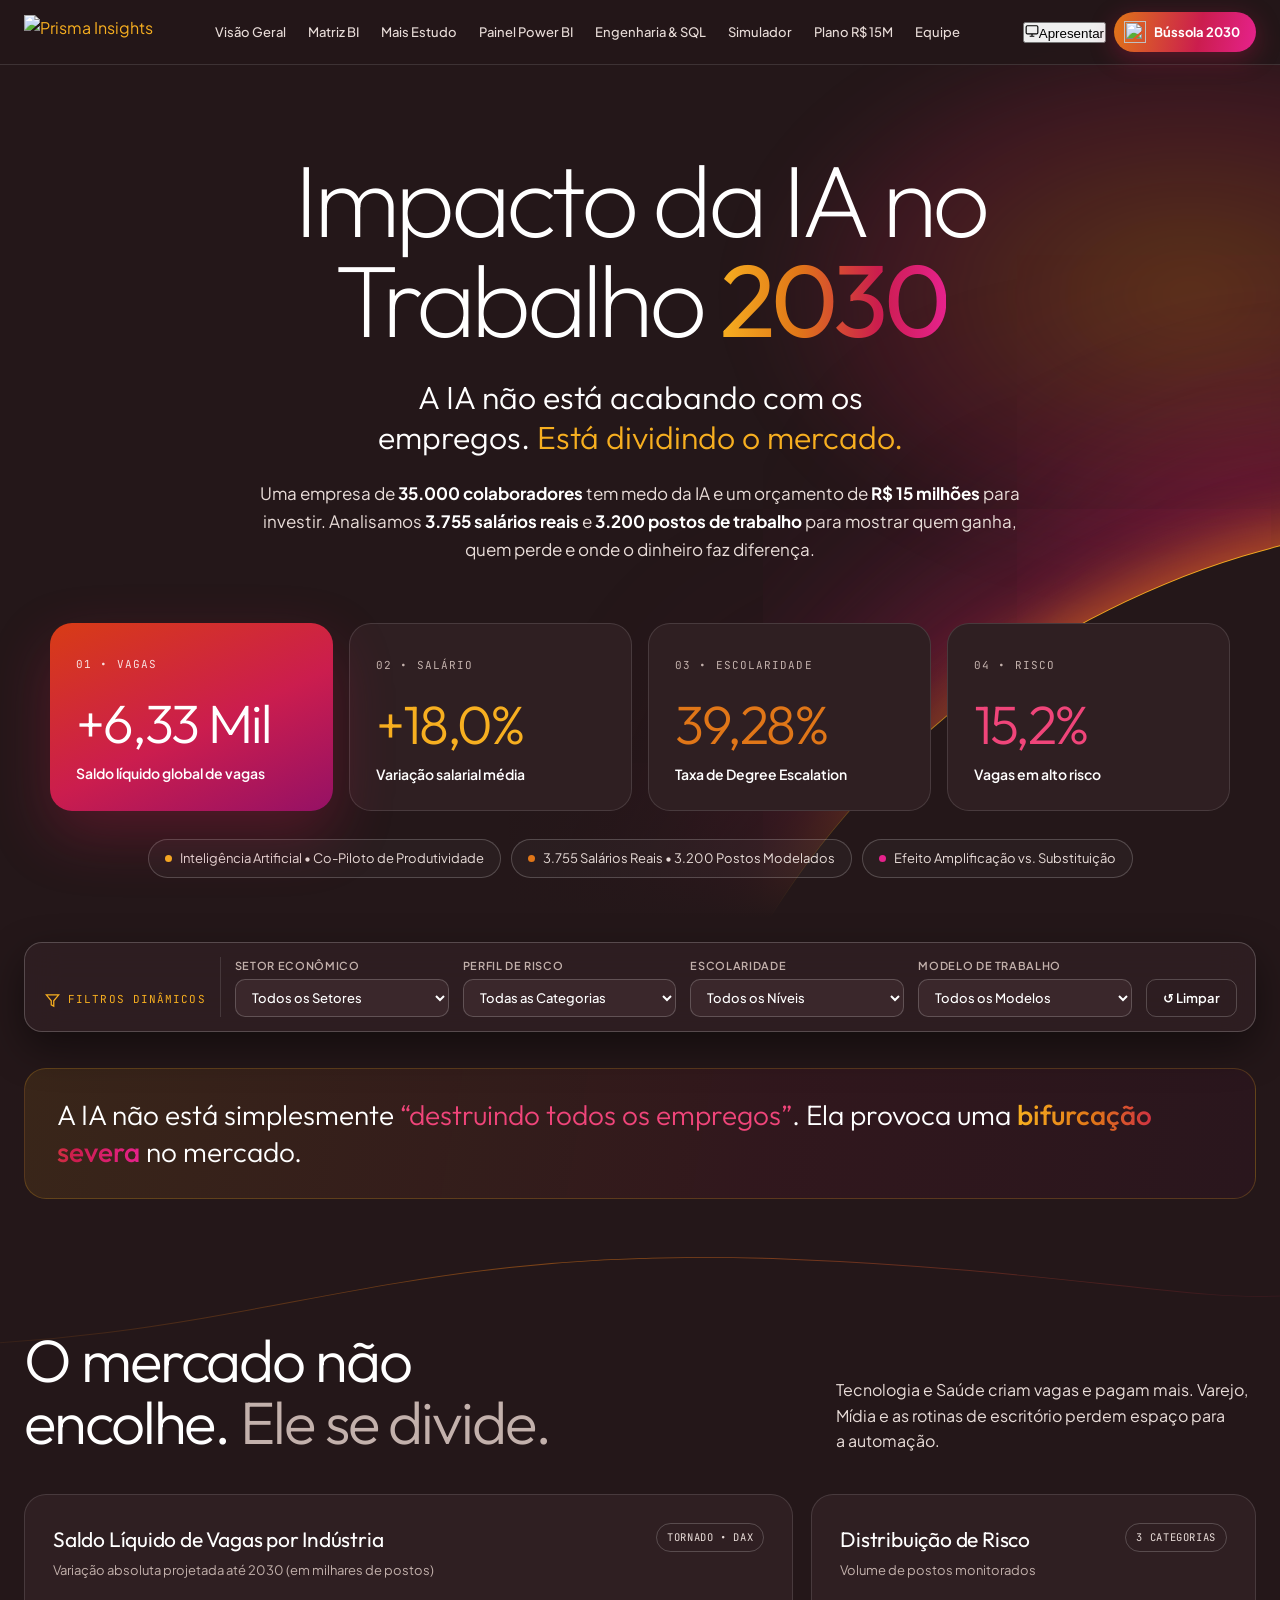
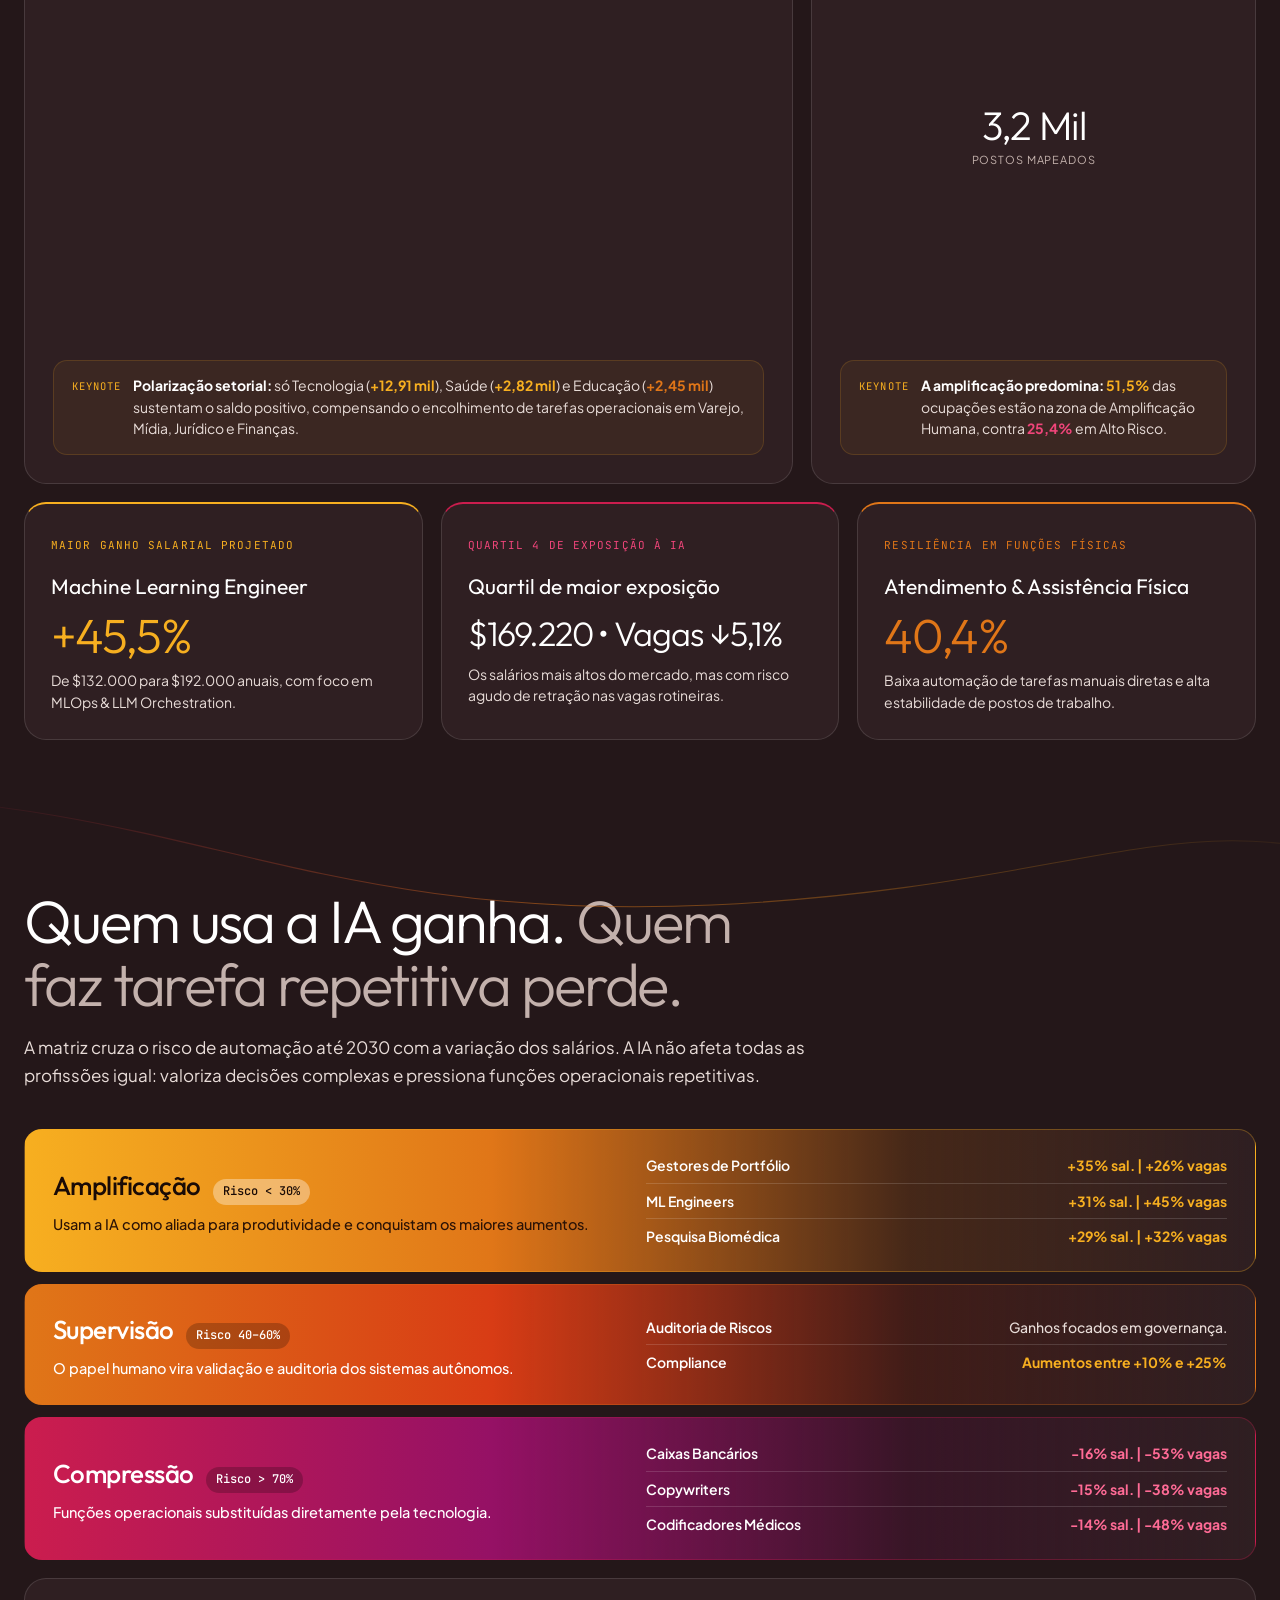
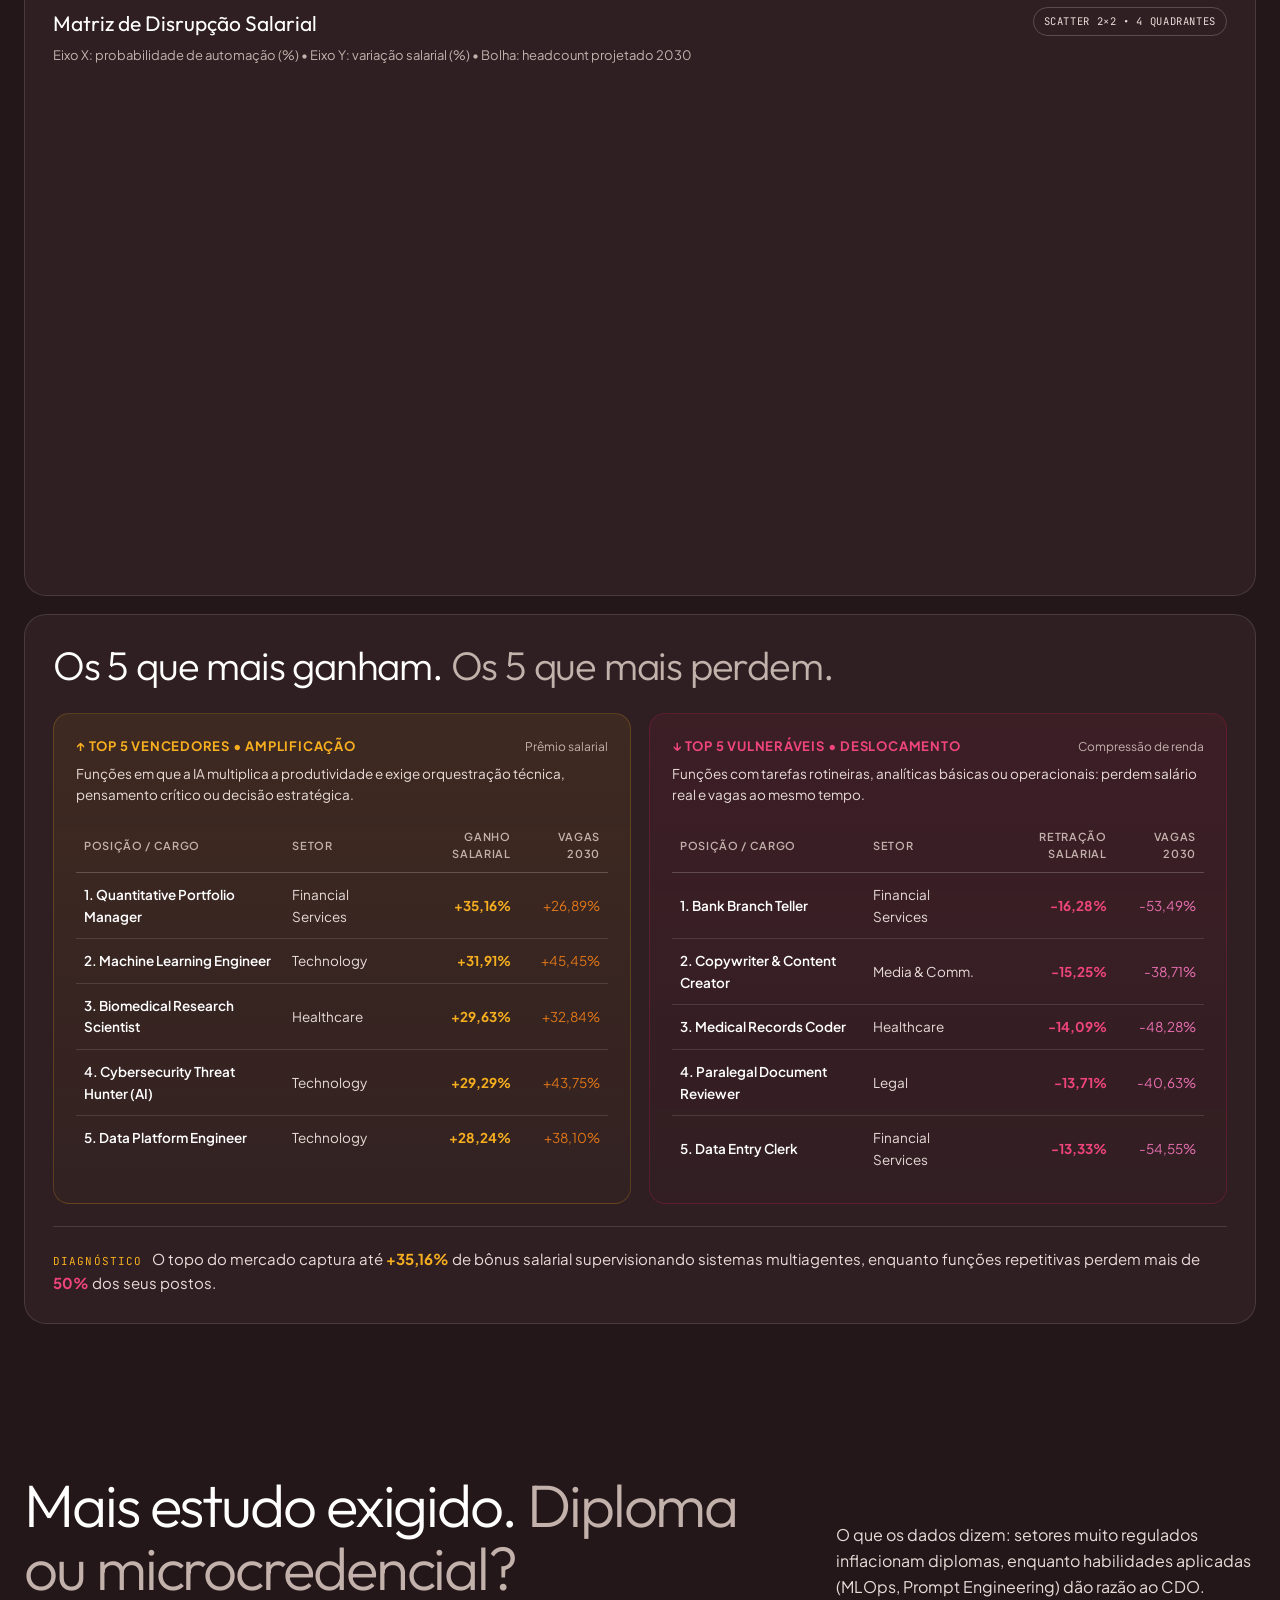
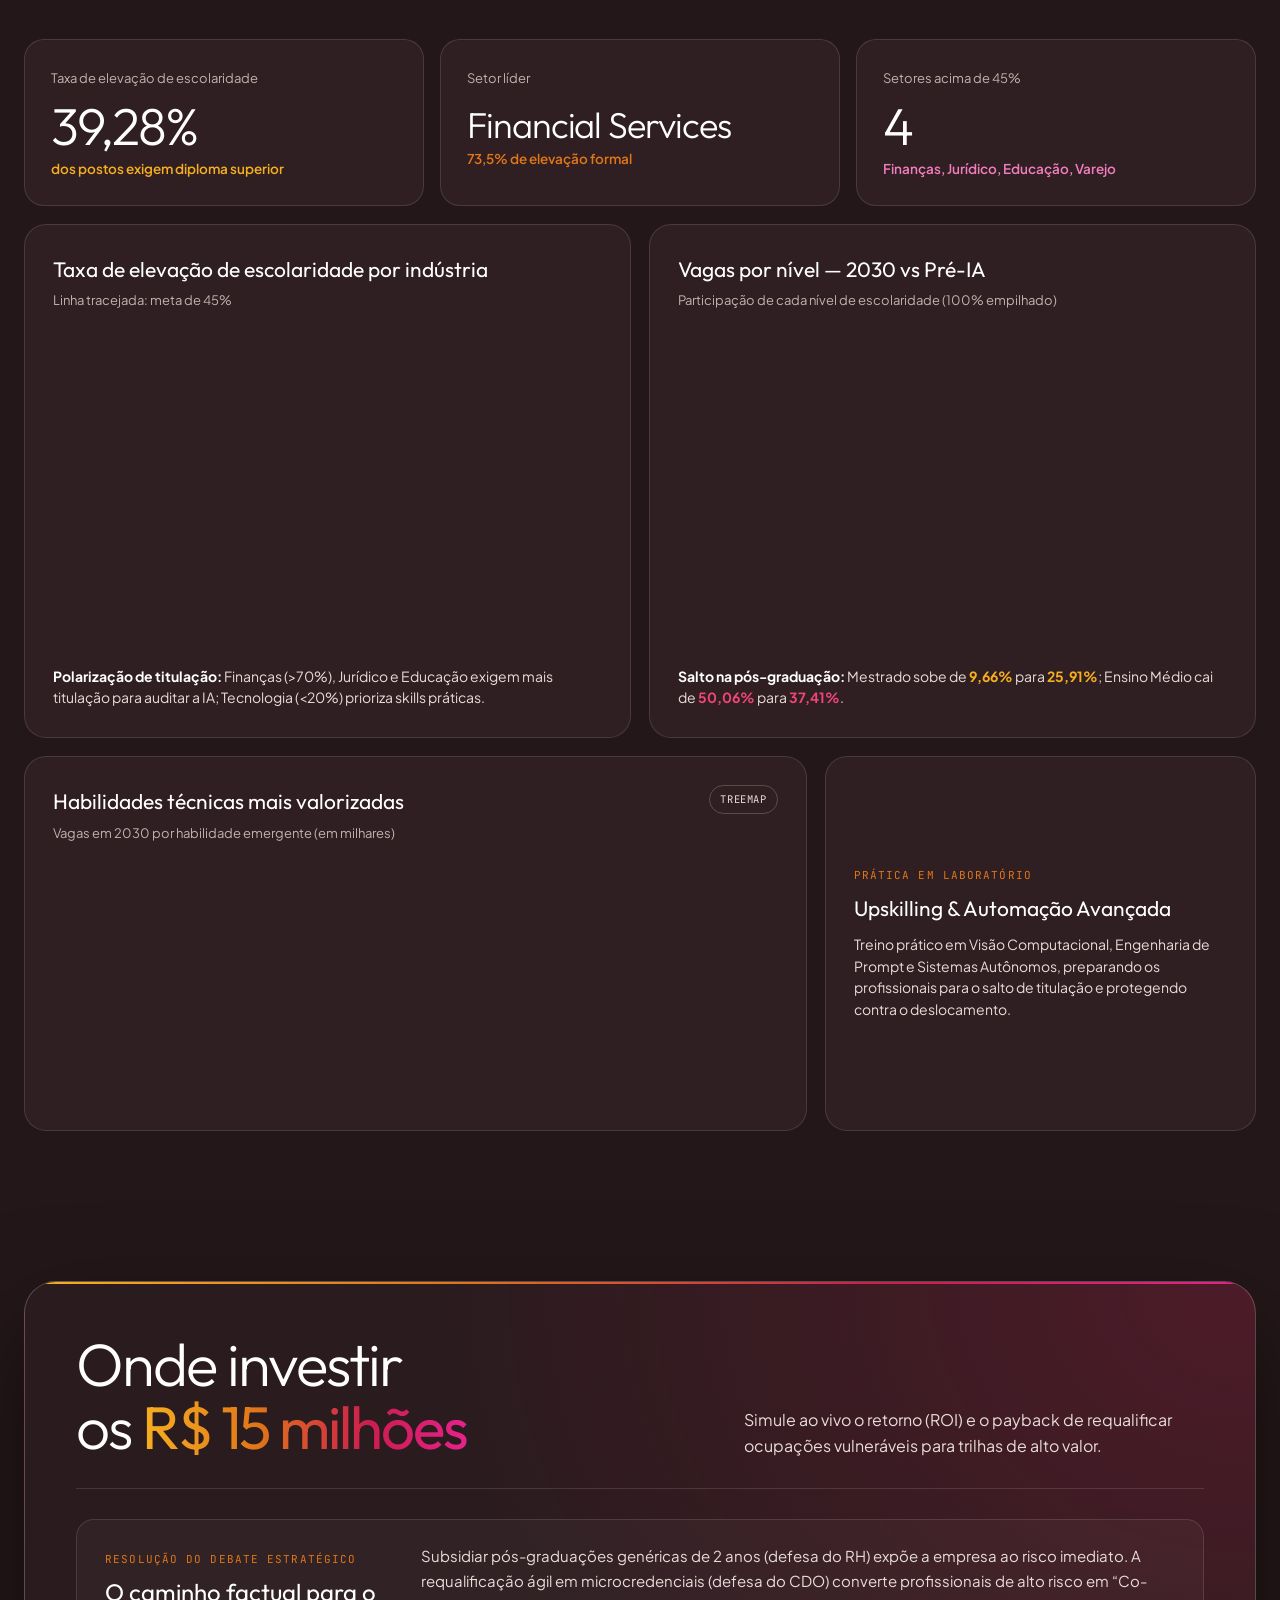
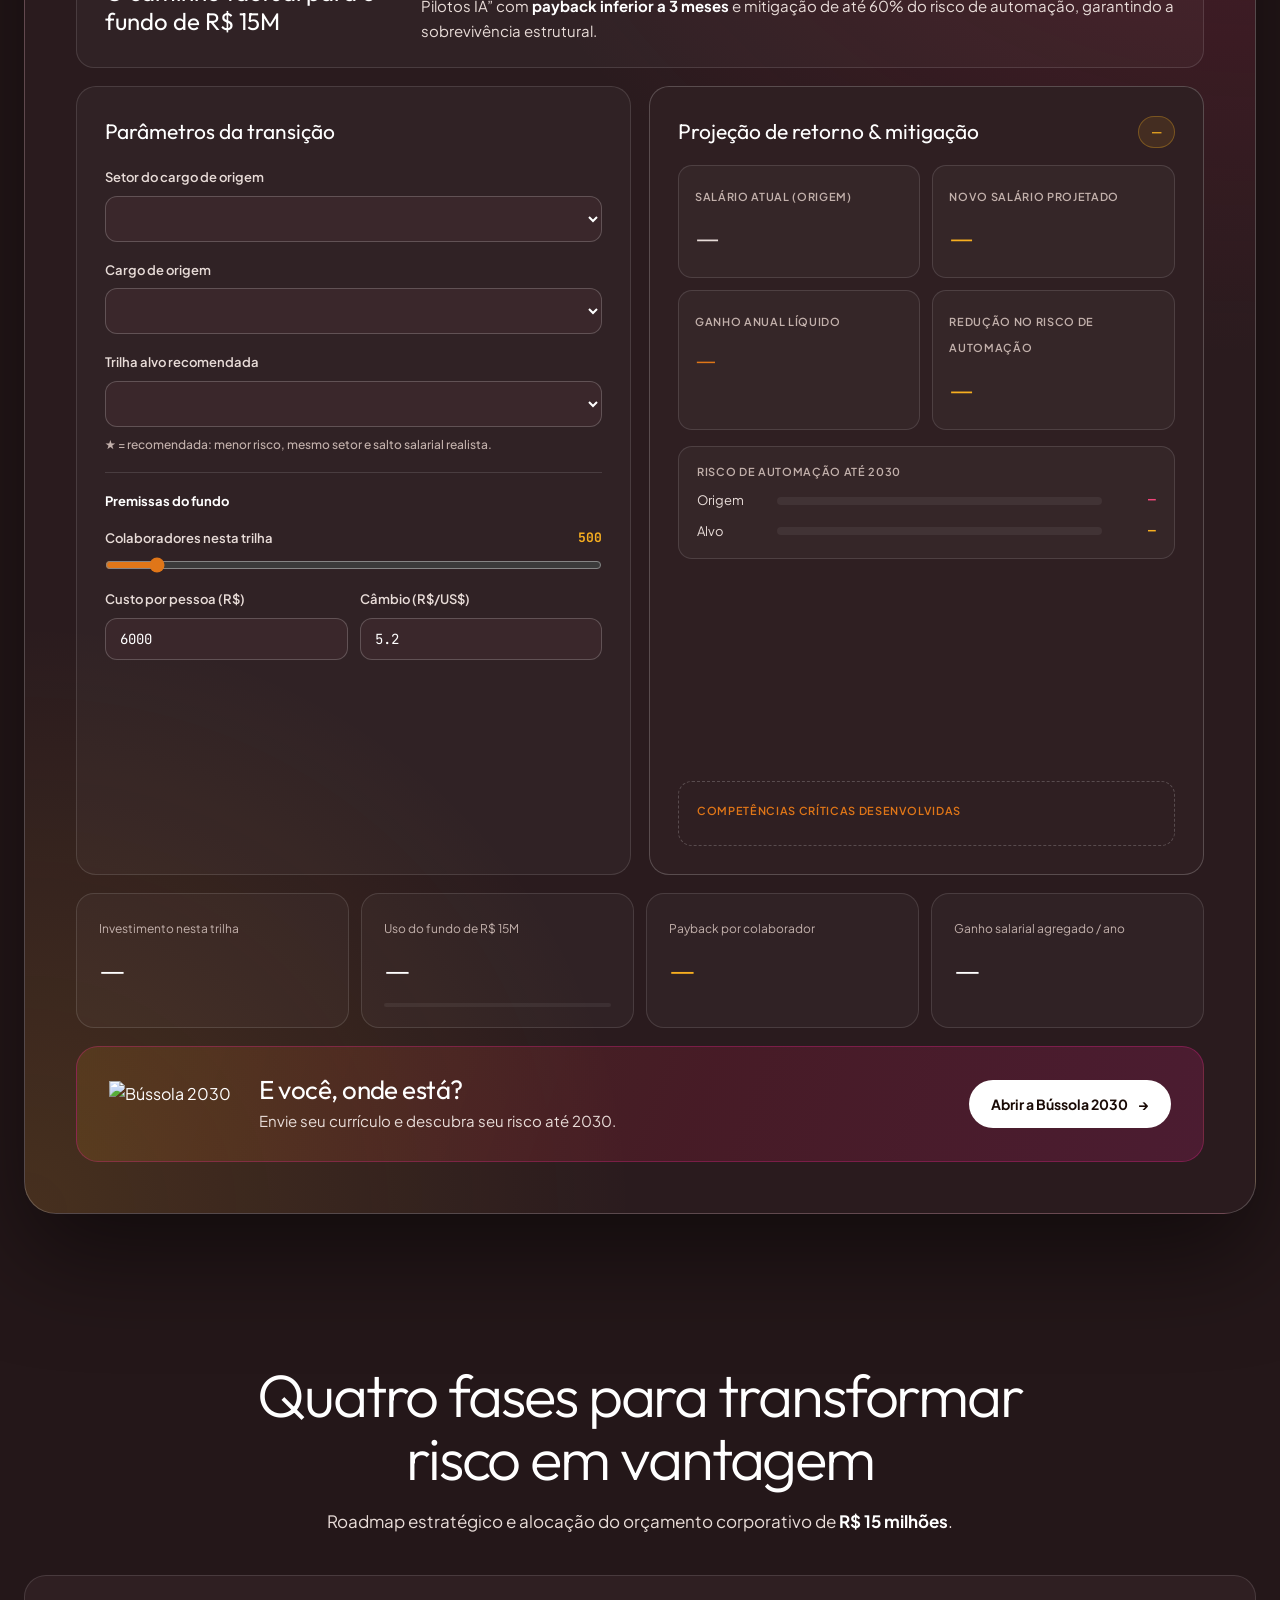
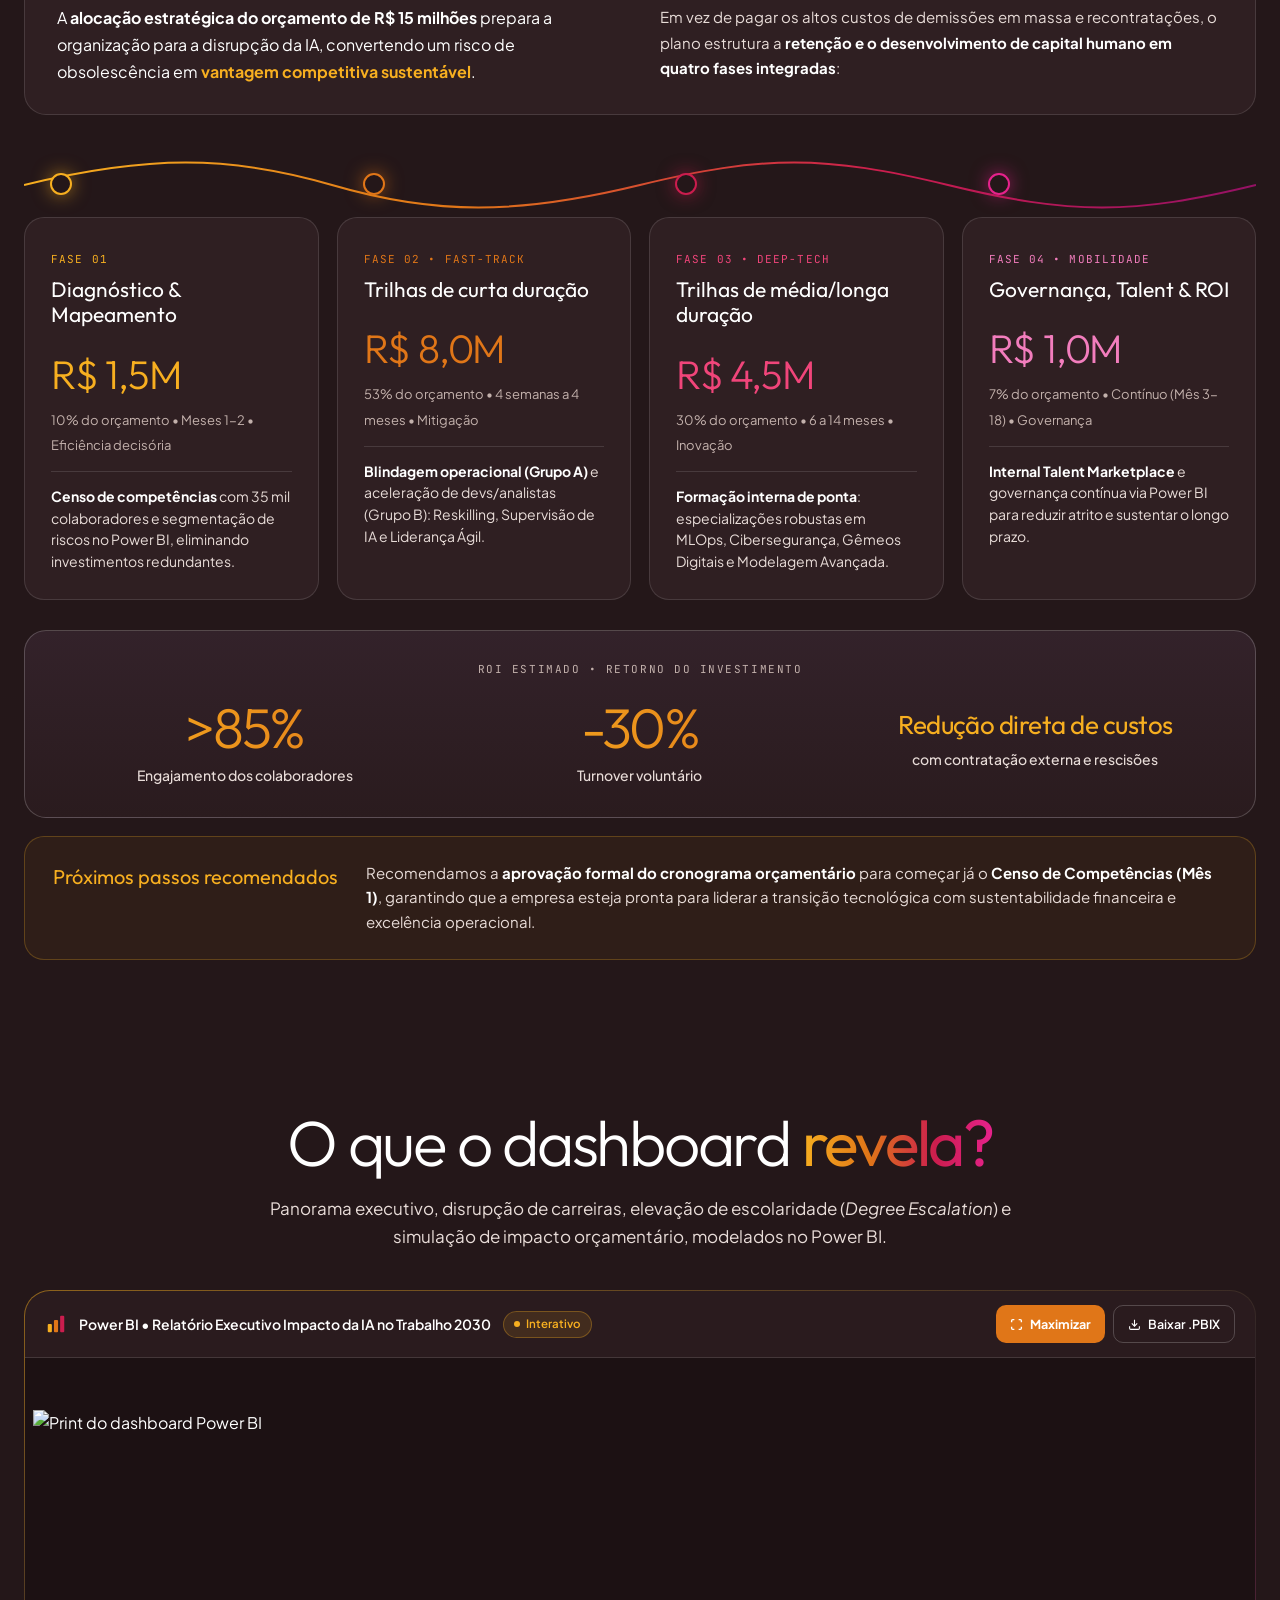
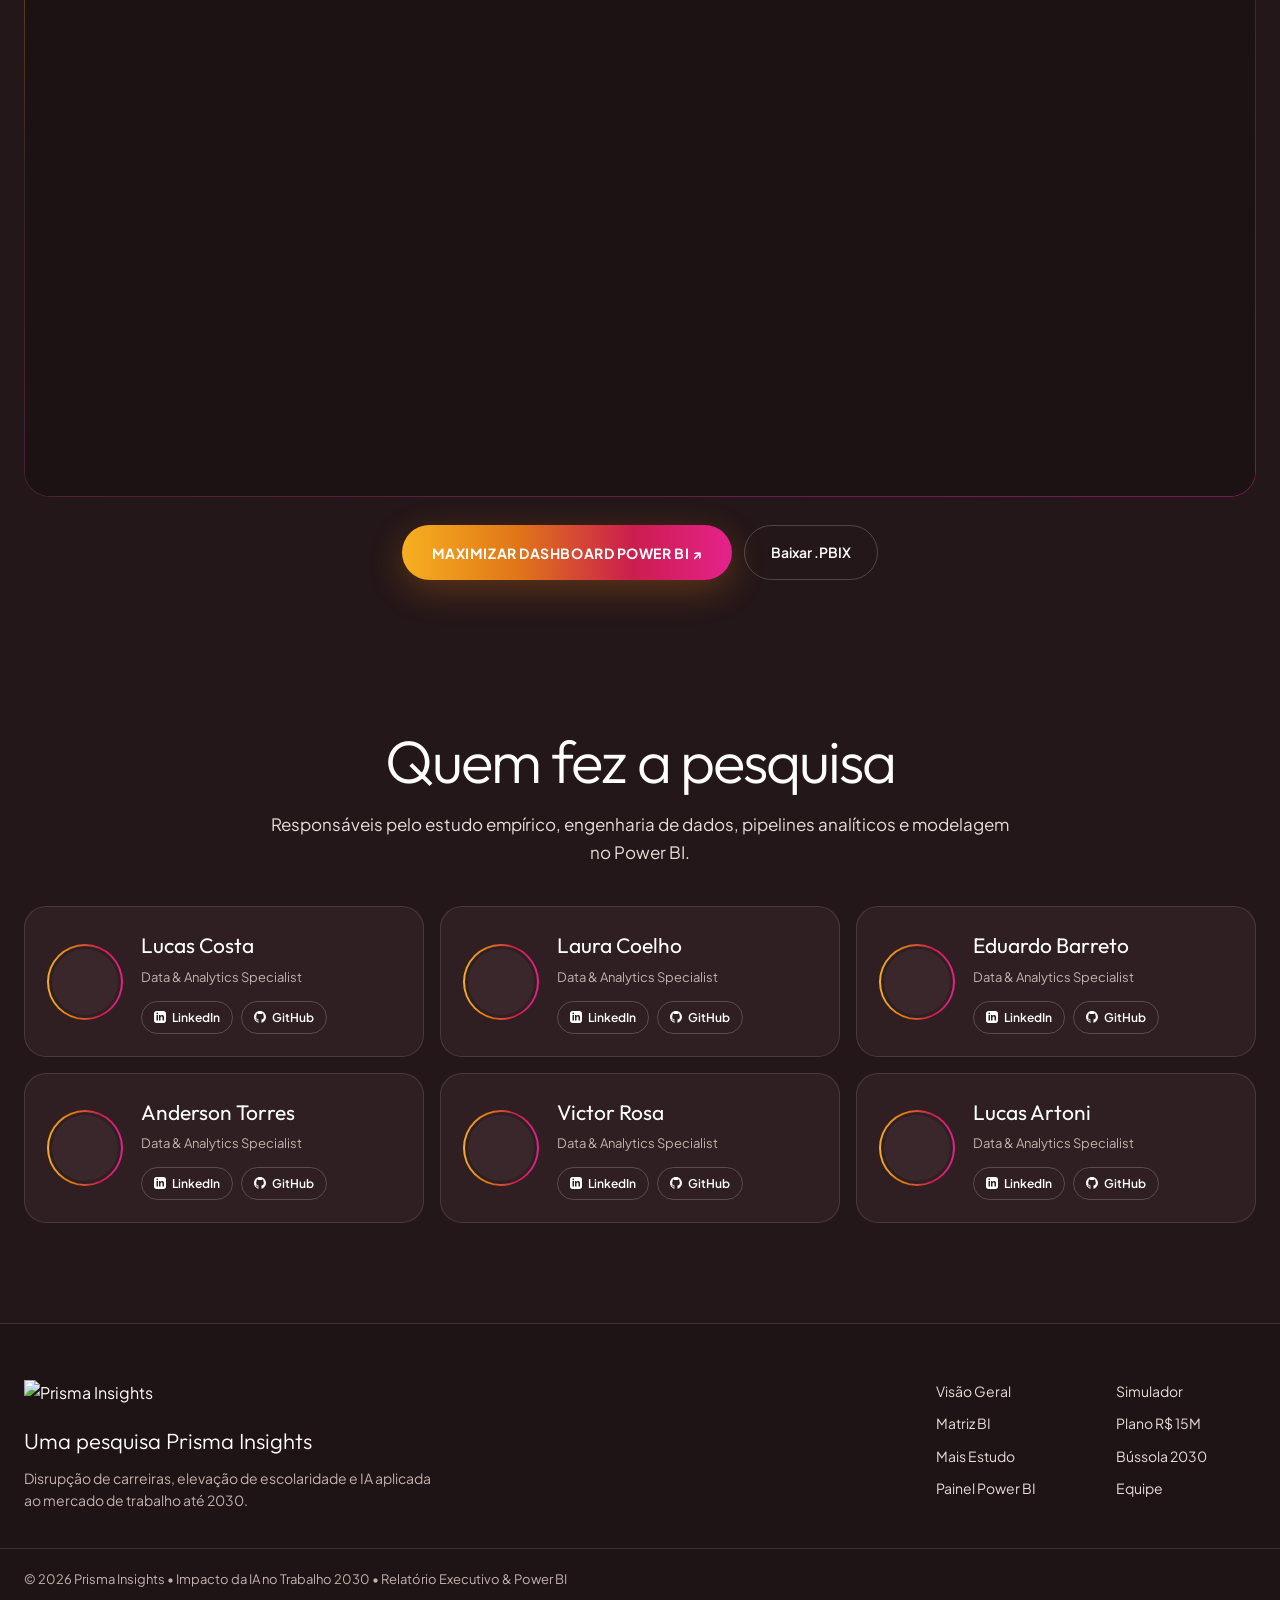
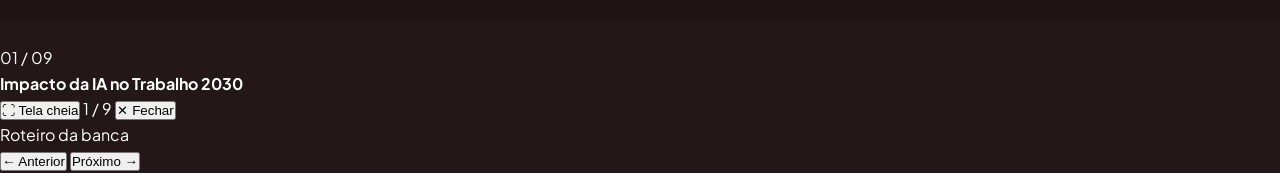
==== index.html @ dd41c708 "Add files via upload" ====
<!DOCTYPE html>
<html lang="pt-BR">
<head>
<meta charset="utf-8">
<meta name="viewport" content="width=device-width, initial-scale=1">
<link rel="icon" type="image/svg+xml" href="assets/logos/prisma-insights_icone_colorido.svg">
<title>Impacto da IA no Trabalho 2030 • Prisma Insights</title>
<link rel="preconnect" href="https://fonts.googleapis.com">
<link rel="stylesheet" href="https://fonts.googleapis.com/css2?family=Outfit:wght@200;300;400;500;600&amp;family=Plus+Jakarta+Sans:wght@400;500;600;700&amp;family=JetBrains+Mono:wght@400;500&amp;display=swap">
<style>
:root{
  --c-gold:#F7AF20;--c-amber:#E07618;--c-terracotta:#D83C15;--c-crimson:#CB1D4E;--c-magenta:#E6228C;--c-wine:#951165;--c-maroon:#780D34;--c-espresso:#580704;--c-white:#FFFFFF;
  --bg:#241719;--bg-2:#2A1B1E;--bg-card:#2F1F22;--bg-card-2:#3A272B;--line:rgba(255,255,255,0.12);--line-2:rgba(255,255,255,0.2);
  --text:#FFFFFF;--text-2:#E8DCD8;--text-3:#C3B1AC;
  --grad:linear-gradient(90deg,#F7AF20 0%,#E07618 35%,#CB1D4E 70%,#E6228C 100%);
  --grad-gain:linear-gradient(90deg,#F7AF20,#E07618);--grad-loss:linear-gradient(90deg,#CB1D4E,#951165);
  --font-display:'Outfit',system-ui,sans-serif;--font-sans:'Plus Jakarta Sans',system-ui,sans-serif;--font-mono:'JetBrains Mono',ui-monospace,monospace;
}
*,*::before,*::after{box-sizing:border-box;margin:0;padding:0}
html{scroll-behavior:smooth;scroll-padding-top:calc(var(--header-h, 64px) + 96px)}
body{background:var(--bg);color:var(--text);font-family:var(--font-sans);line-height:1.6;overflow-x:hidden;-webkit-font-smoothing:antialiased}
a{color:var(--c-gold);text-decoration:none}a:hover{color:#FFFFFF}
select option{background:#3A272B;color:#FFFFFF}
textarea::placeholder,input::placeholder{color:#A6938E}
@keyframes spin{to{transform:rotate(360deg)}}
::selection{background:rgba(230,34,140,.35)}
@keyframes glowBreath{0%,100%{opacity:.85;transform:translateX(-50%) scale(1)}50%{opacity:1;transform:translateX(-50%) scale(1.04)}}
@keyframes auroraDrift{0%,100%{transform:translate(-50%,0) rotate(0deg)}50%{transform:translate(-48%,-14px) rotate(4deg)}}
@keyframes pulseDot{0%,100%{opacity:1}50%{opacity:.35}}
</style>
<link rel="stylesheet" href="css/prisma.css?v=2">
<style>
.hv0:hover{color: #FFFFFF !important;background: rgba(255,255,255,0.06) !important}
.hv1:hover{color: #FFFFFF !important;background: rgba(255,255,255,0.06) !important}
.hv2:hover{color: #FFFFFF !important;background: rgba(255,255,255,0.06) !important}
.hv3:hover{color: #FFFFFF !important;background: rgba(255,255,255,0.06) !important}
.hv4:hover{color: #FFFFFF !important;background: rgba(255,255,255,0.06) !important}
.hv5:hover{color: #FFFFFF !important;background: rgba(255,255,255,0.06) !important}
.hv6:hover{color: #FFFFFF !important;background: rgba(255,255,255,0.06) !important}
.hv7:hover{color: #FFFFFF !important;background: rgba(255,255,255,0.06) !important}
.hv8:hover{color: #FFFFFF !important;filter: brightness(1.1) !important}
.hv9:hover{background: rgba(255,255,255,0.07) !important}
.hv10:hover{color: #FFFFFF !important;border-color: rgba(247,175,32,0.6) !important}
.hv11:hover{background: #D83C15 !important}
.hv12:hover{color: #FFFFFF !important;background: rgba(255,255,255,0.06) !important}
.hv13:hover{filter: brightness(1.1) !important}
.hv14:hover{color: #FFFFFF !important;background: rgba(255,255,255,0.06) !important}
.hv15:hover{border-color: rgba(247,175,32,0.35) !important}
.hv16:hover{color: #FFFFFF !important;background: rgba(255,255,255,0.08) !important}
.hv17:hover{color: #FFFFFF !important;background: rgba(255,255,255,0.08) !important}
.hv18:hover{border-color: rgba(247,175,32,0.35) !important}
.hv19:hover{color: #FFFFFF !important;background: rgba(255,255,255,0.08) !important}
.hv20:hover{color: #FFFFFF !important;background: rgba(255,255,255,0.08) !important}
.hv21:hover{border-color: rgba(247,175,32,0.35) !important}
.hv22:hover{color: #FFFFFF !important;background: rgba(255,255,255,0.08) !important}
.hv23:hover{color: #FFFFFF !important;background: rgba(255,255,255,0.08) !important}
.hv24:hover{border-color: rgba(247,175,32,0.35) !important}
.hv25:hover{color: #FFFFFF !important;background: rgba(255,255,255,0.08) !important}
.hv26:hover{color: #FFFFFF !important;background: rgba(255,255,255,0.08) !important}
.hv27:hover{border-color: rgba(247,175,32,0.35) !important}
.hv28:hover{color: #FFFFFF !important;background: rgba(255,255,255,0.08) !important}
.hv29:hover{color: #FFFFFF !important;background: rgba(255,255,255,0.08) !important}
.hv30:hover{border-color: rgba(247,175,32,0.35) !important}
.hv31:hover{color: #FFFFFF !important;background: rgba(255,255,255,0.08) !important}
.hv32:hover{color: #FFFFFF !important;background: rgba(255,255,255,0.08) !important}
.hv33:hover{color: #FFFFFF !important}
.hv34:hover{color: #FFFFFF !important}
.hv35:hover{color: #FFFFFF !important}
.hv36:hover{color: #FFFFFF !important}
.hv37:hover{color: #FFFFFF !important}
.hv38:hover{color: #FFFFFF !important}
.hv39:hover{color: #FFFFFF !important}
.hv40:hover{color: #FFFFFF !important}
</style>
</head>
<body>
<header id="siteHeader" data-screen-label="00 Header" style="position: fixed; top: 0; left: 0; right: 0; z-index: 100; background: rgba(36,23,25,0.86); backdrop-filter: blur(18px); -webkit-backdrop-filter: blur(18px); border-bottom: 1px solid var(--line);">
  <div style="max-width: 1400px; margin: 0 auto; padding: 12px 24px; display: flex; flex-wrap: wrap; align-items: center; justify-content: space-between; gap: 8px 20px;">
    <a href="#visao-geral" style="display: flex; align-items: center; flex-shrink: 0; order: 1;"><img src="assets/logos/prisma-insights_horizontal_branco.svg" alt="Prisma Insights" style="height: 34px; width: auto; display: block;"></a>
    <nav class="site-nav" style="flex: 1 1 0px; min-width: 0; order: 2; overflow-x: auto; scrollbar-width: none;">
      <ul style="list-style: none; display: flex; align-items: center; gap: 0; justify-content: center; white-space: nowrap; min-width: max-content; margin: 0 auto;">
        <li><a class="hv0" href="#visao-geral" style="display: block; padding: 8px 11px; border-radius: 999px; font-size: 13px; font-weight: 500; color: var(--text-2);">Visão Geral</a></li>
        <li><a class="hv1" href="#analise-bi" style="display: block; padding: 8px 11px; border-radius: 999px; font-size: 13px; font-weight: 500; color: var(--text-2);">Matriz BI</a></li>
        <li><a class="hv2" href="#painel-degree-escalation" title="Degree Escalation" style="display: block; padding: 8px 11px; border-radius: 999px; font-size: 13px; font-weight: 500; color: var(--text-2);">Mais Estudo</a></li>
        <li><a class="hv3" href="#painel-powerbi" style="display: block; padding: 8px 11px; border-radius: 999px; font-size: 13px; font-weight: 500; color: var(--text-2);">Painel Power BI</a></li>
        <li><button class="hv4" data-action="openCode" style="display: block; padding: 8px 11px; border-radius: 999px; font-size: 13px; font-weight: 500; color: var(--text-2); background: transparent; border: none; cursor: pointer; font-family: var(--font-sans);">Engenharia &amp; SQL</button></li>
        <li><a class="hv5" href="#simulador-carreira" style="display: block; padding: 8px 11px; border-radius: 999px; font-size: 13px; font-weight: 500; color: var(--text-2);">Simulador</a></li>
        <li><a class="hv6" href="#plano-orcamento-15m" style="display: block; padding: 8px 11px; border-radius: 999px; font-size: 13px; font-weight: 500; color: var(--text-2);">Plano R$ 15M</a></li>
        <li><a class="hv7" href="#equipe" style="display: block; padding: 8px 11px; border-radius: 999px; font-size: 13px; font-weight: 500; color: var(--text-2);">Equipe</a></li>
      </ul>
    </nav>
    <div style="display: flex; align-items: center; gap: 8px; flex-shrink: 0; white-space: nowrap; order: 3;">
      
      <button id="btnStartPresentation" type="button" class="hdr-present" title="Modo apresentação"><svg width="14" height="14" viewBox="0 0 24 24" fill="none" stroke="currentColor" stroke-width="2"><rect x="2" y="3" width="20" height="14" rx="2"/><path d="M8 21h8M12 17v4"/></svg><span>Apresentar</span></button>
      <a class="hv8" href="bussola.html" style="display: inline-flex; align-items: center; gap: 8px; padding: 9px 16px 9px 10px; border-radius: 999px; background: linear-gradient(100deg,#E07618 0%,#CB1D4E 60%,#E6228C 100%); color: #FFFFFF; font-size: 13px; font-weight: 700; box-shadow: 0 6px 24px rgba(203,29,78,0.35);">
        <img src="assets/logos/bussola-2030_icone_branco.svg" alt="" style="width: 22px; height: 22px;">
        <span>Bússola 2030</span>
      </a>
    </div>
  </div>
</header>

<main style="position: relative; overflow-x: clip;">

<!-- HERO -->
<section id="visao-geral" data-screen-label="01 Visão Geral" style="position: relative; padding: 150px 24px 40px; text-align: center; isolation: isolate;">
  <div aria-hidden="true" style="position:absolute;inset:0;z-index:0;pointer-events:none;overflow:hidden;"><div style="position:absolute;left:50%;top:-6%;width:1100px;height:700px;border-radius:50%;background:radial-gradient(closest-side, rgba(224,118,24,0.30), rgba(203,29,78,0.16) 55%, transparent 80%);filter:blur(30px);animation:auroraDrift 14s ease-in-out infinite;"></div><div style="position:absolute;left:50%;top:520px;width:1700px;height:1700px;border-radius:50%;background:#241719;box-shadow:0 -1px 0 rgba(247,175,32,0.95), 0 -18px 50px rgba(224,118,24,0.55), 0 -70px 160px rgba(203,29,78,0.42), 0 -140px 260px rgba(230,34,140,0.18);animation:glowBreath 9s ease-in-out infinite;"></div><div style="position:absolute;inset:0;background:linear-gradient(180deg, transparent 70%, #241719 100%);"></div></div>
  <div style="position: relative; z-index: 2; max-width: 1180px; margin: 0 auto;">
    
    <h1 style="font-family: var(--font-display); font-weight: 200; font-size: clamp(48px, 8vw, 104px); line-height: 0.98; letter-spacing: -0.045em; text-wrap: balance;">Impacto da IA no Trabalho <span style="font-weight: 400; background: var(--grad); -webkit-background-clip: text; background-clip: text; color: transparent;">2030</span></h1>
    <p style="font-family: var(--font-display); font-weight: 300; font-size: clamp(22px, 2.6vw, 32px); line-height: 1.25; color: #FFFFFF; margin: 26px auto 0; max-width: 820px; text-wrap: balance;">A IA não está acabando com os empregos. <span style="color: var(--c-gold);">Está dividindo o mercado.</span></p>
    <p style="font-size: 17px; color: var(--text-2); max-width: 760px; margin: 22px auto 0; line-height: 1.65; text-wrap: pretty;">Uma empresa de <strong style="color: #FFFFFF;">35.000 colaboradores</strong> tem medo da IA e um orçamento de <strong style="color: #FFFFFF;">R$ 15 milhões</strong> para investir. Analisamos <strong style="color: #FFFFFF;">3.755 salários reais</strong> e <strong style="color: #FFFFFF;">3.200 postos de trabalho</strong> para mostrar quem ganha, quem perde e onde o dinheiro faz diferença.</p>

    <div style="display: grid; grid-template-columns: repeat(auto-fit, minmax(230px, 1fr)); gap: 16px; margin-top: 60px; text-align: left;">
      <div data-reveal="1" style="position: relative; padding: 26px 26px 24px; border-radius: 22px; background: linear-gradient(155deg, #D83C15 0%, #CB1D4E 55%, #951165 100%); box-shadow: 0 24px 60px rgba(203,29,78,0.28); overflow: hidden;">
        <span style="font-family: var(--font-mono); font-size: 11px; letter-spacing: 0.1em; text-transform: uppercase; color: rgba(255,255,255,0.85);">01 • Vagas</span>
        <span id="kpiSaldoVagas" data-count="1" style="display: block; font-family: var(--font-display); font-weight: 300; font-size: 54px; letter-spacing: -0.04em; line-height: 1; margin-top: 22px; color: #FFFFFF;">+6,33 Mil</span>
        <span style="display: block; margin-top: 12px; font-size: 14px; font-weight: 600; color: #FFFFFF;">Saldo líquido global de vagas</span>
      </div>
      <div data-reveal="1" style="padding: 26px 26px 24px; border-radius: 22px; background: var(--bg-card); border: 1px solid var(--line);">
        <span style="font-family: var(--font-mono); font-size: 11px; letter-spacing: 0.1em; text-transform: uppercase; color: var(--text-3);">02 • Salário</span>
        <span id="kpiVariacaoSalarial" data-count="1" style="display: block; font-family: var(--font-display); font-weight: 300; font-size: 54px; letter-spacing: -0.04em; line-height: 1; margin-top: 22px; color: var(--c-gold);">+18,0%</span>
        <span style="display: block; margin-top: 12px; font-size: 14px; font-weight: 600; color: #FFFFFF;">Variação salarial média</span>
      </div>
      <div data-reveal="1" style="padding: 26px 26px 24px; border-radius: 22px; background: var(--bg-card); border: 1px solid var(--line);">
        <span style="font-family: var(--font-mono); font-size: 11px; letter-spacing: 0.1em; text-transform: uppercase; color: var(--text-3);">03 • Escolaridade</span>
        <span id="kpiElevacaoEscolaridade" data-count="1" style="display: block; font-family: var(--font-display); font-weight: 300; font-size: 54px; letter-spacing: -0.04em; line-height: 1; margin-top: 22px; color: var(--c-amber);">39,28%</span>
        <span style="display: block; margin-top: 12px; font-size: 14px; font-weight: 600; color: #FFFFFF;">Taxa de Degree Escalation</span>
      </div>
      <div data-reveal="1" style="padding: 26px 26px 24px; border-radius: 22px; background: var(--bg-card); border: 1px solid var(--line);">
        <span style="font-family: var(--font-mono); font-size: 11px; letter-spacing: 0.1em; text-transform: uppercase; color: var(--text-3);">04 • Risco</span>
        <span id="kpiVagasAltoRisco" data-count="1" style="display: block; font-family: var(--font-display); font-weight: 300; font-size: 54px; letter-spacing: -0.04em; line-height: 1; margin-top: 22px; color: #F0457A;">15,2%</span>
        <span style="display: block; margin-top: 12px; font-size: 14px; font-weight: 600; color: #FFFFFF;">Vagas em alto risco</span>
      </div>
    </div>

    <div style="display: flex; flex-wrap: wrap; justify-content: center; gap: 10px; margin-top: 28px;">
      <span style="display: inline-flex; align-items: center; gap: 8px; padding: 8px 16px; border-radius: 999px; border: 1px solid var(--line-2); background: rgba(255,255,255,0.03); font-size: 13px; color: var(--text-2);"><span style="width: 7px; height: 7px; border-radius: 50%; background: var(--c-gold);"></span>Inteligência Artificial • Co-Piloto de Produtividade</span>
      <span style="display: inline-flex; align-items: center; gap: 8px; padding: 8px 16px; border-radius: 999px; border: 1px solid var(--line-2); background: rgba(255,255,255,0.03); font-size: 13px; color: var(--text-2);"><span style="width: 7px; height: 7px; border-radius: 50%; background: var(--c-amber);"></span>3.755 Salários Reais • 3.200 Postos Modelados</span>
      <span style="display: inline-flex; align-items: center; gap: 8px; padding: 8px 16px; border-radius: 999px; border: 1px solid var(--line-2); background: rgba(255,255,255,0.03); font-size: 13px; color: var(--text-2);"><span style="width: 7px; height: 7px; border-radius: 50%; background: var(--c-magenta);"></span>Efeito Amplificação vs. Substituição</span>
    </div>
  </div>
</section>

<!-- FILTROS -->
<div style="position: sticky; top: calc(var(--header-h, 64px) + 10px); z-index: 60; max-width: 1280px; margin: 24px auto 0; padding: 0 24px;">
  <div style="display: flex; flex-wrap: wrap; align-items: flex-end; gap: 14px; padding: 14px 18px; border-radius: 18px; background: rgba(47,31,34,0.92); backdrop-filter: blur(18px); -webkit-backdrop-filter: blur(18px); border: 1px solid var(--line-2); box-shadow: 0 16px 40px rgba(0,0,0,0.45);">
    <div style="display: flex; align-items: center; gap: 8px; padding: 0 14px 9px 2px; border-right: 1px solid var(--line); font-family: var(--font-mono); font-size: 11px; letter-spacing: 0.1em; text-transform: uppercase; color: var(--c-gold); align-self: stretch;">
      <svg width="15" height="15" viewBox="0 0 24 24" fill="none" stroke="currentColor" stroke-width="2" style="align-self: flex-end;"><polygon points="22 3 2 3 10 12.46 10 19 14 21 14 12.46 22 3"></polygon></svg>
      <span style="align-self: flex-end;">Filtros dinâmicos</span>
    </div>
    <label style="flex: 1 1 150px; display: flex; flex-direction: column; gap: 5px; font-size: 11px; font-weight: 600; color: var(--text-3); text-transform: uppercase; letter-spacing: 0.06em;">Setor Econômico
      <select id="slicerSector" style="background: var(--bg-card-2); color: #FFFFFF; border: 1px solid var(--line-2); border-radius: 10px; padding: 9px 12px; font-family: var(--font-sans); font-size: 13px; font-weight: 500; text-transform: none; letter-spacing: 0; outline: none; cursor: pointer;">
        <option value="Todos">Todos os Setores</option>
      </select>
    </label>
    <label style="flex: 1 1 150px; display: flex; flex-direction: column; gap: 5px; font-size: 11px; font-weight: 600; color: var(--text-3); text-transform: uppercase; letter-spacing: 0.06em;">Perfil de Risco
      <select id="slicerRisk" style="background: var(--bg-card-2); color: #FFFFFF; border: 1px solid var(--line-2); border-radius: 10px; padding: 9px 12px; font-family: var(--font-sans); font-size: 13px; font-weight: 500; text-transform: none; letter-spacing: 0; outline: none; cursor: pointer;">
        <option value="Todos">Todas as Categorias</option>
      </select>
    </label>
    <label style="flex: 1 1 150px; display: flex; flex-direction: column; gap: 5px; font-size: 11px; font-weight: 600; color: var(--text-3); text-transform: uppercase; letter-spacing: 0.06em;">Escolaridade
      <select id="slicerEdu" style="background: var(--bg-card-2); color: #FFFFFF; border: 1px solid var(--line-2); border-radius: 10px; padding: 9px 12px; font-family: var(--font-sans); font-size: 13px; font-weight: 500; text-transform: none; letter-spacing: 0; outline: none; cursor: pointer;">
        <option value="Todos">Todos os Níveis</option>
      </select>
    </label>
    <label style="flex: 1 1 150px; display: flex; flex-direction: column; gap: 5px; font-size: 11px; font-weight: 600; color: var(--text-3); text-transform: uppercase; letter-spacing: 0.06em;">Modelo de Trabalho
      <select id="slicerWorkModel" style="background: var(--bg-card-2); color: #FFFFFF; border: 1px solid var(--line-2); border-radius: 10px; padding: 9px 12px; font-family: var(--font-sans); font-size: 13px; font-weight: 500; text-transform: none; letter-spacing: 0; outline: none; cursor: pointer;">
        <option value="Todos">Todos os Modelos</option>
      </select>
    </label>
    <button class="hv9" id="btnResetFilters" data-action="resetFilters" style="height: 38px; padding: 0 16px; border-radius: 10px; border: 1px solid var(--line-2); background: transparent; color: #FFFFFF; font-family: var(--font-sans); font-size: 13px; font-weight: 600; cursor: pointer;">↺ Limpar</button>
  </div>
</div>

<!-- DIAGNÓSTICO -->
<div data-reveal="1" style="max-width: 1280px; margin: 36px auto 0; padding: 0 24px;">
  <div style="position: relative; display: flex; flex-wrap: wrap; align-items: center; gap: 18px 32px; padding: 28px 32px; border-radius: 22px; background: linear-gradient(100deg, rgba(247,175,32,0.10) 0%, rgba(203,29,78,0.08) 60%, rgba(149,17,101,0.06) 100%); border: 1px solid rgba(247,175,32,0.22); overflow: hidden;">
    
    <p style="flex: 1 1 480px; font-family: var(--font-display); font-weight: 300; font-size: clamp(20px, 2.2vw, 28px); line-height: 1.3; color: #FFFFFF; text-wrap: pretty;">A IA não está simplesmente <span style="color: #F0457A;">“destruindo todos os empregos”</span>. Ela provoca uma <span style="font-weight: 500; background: var(--grad); -webkit-background-clip: text; background-clip: text; color: transparent;">bifurcação severa</span> no mercado.</p>
  </div>
</div>

<!-- PAINEL SALDO -->
<section id="painel-saldo" data-screen-label="02 Painel Saldo" style="position: relative; max-width: 1280px; margin: 0 auto; padding: 130px 24px 20px;">
  <svg viewBox="0 0 1280 200" preserveAspectRatio="none" style="position: absolute; top: 20px; left: -10%; width: 120%; height: 160px; pointer-events: none; opacity: 0.55;"><defs><linearGradient id="ln1" x1="0" x2="1"><stop offset="0" stop-color="#E07618" stop-opacity="0"></stop><stop offset=".5" stop-color="#E07618"></stop><stop offset="1" stop-color="#CB1D4E" stop-opacity="0"></stop></linearGradient></defs><path d="M0 160 C 320 160, 420 30, 760 50 S 1180 150, 1280 40" fill="none" stroke="url(#ln1)" stroke-width="1.2"></path></svg>
  <div data-reveal="1" style="display: flex; flex-wrap: wrap; justify-content: space-between; align-items: flex-end; gap: 20px 40px; margin-bottom: 40px;">
    <div style="max-width: 760px;">
      
      <h2 style="font-family: var(--font-display); font-weight: 300; font-size: clamp(36px, 5vw, 60px); line-height: 1.04; letter-spacing: -0.035em; text-wrap: balance;">O mercado não encolhe. <span style="color: var(--text-3);">Ele se divide.</span></h2>
    </div>
    <p style="max-width: 420px; font-size: 16px; color: var(--text-2); line-height: 1.6; text-wrap: pretty;">Tecnologia e Saúde criam vagas e pagam mais. Varejo, Mídia e as rotinas de escritório perdem espaço para a automação.</p>
  </div>

  <div style="display: flex; flex-wrap: wrap; gap: 18px;">
    <div data-reveal="1" style="flex: 2 1 560px; min-width: 0; display: flex; flex-direction: column; padding: 28px; border-radius: 22px; background: var(--bg-card); border: 1px solid var(--line);">
      <div style="display: flex; justify-content: space-between; align-items: flex-start; gap: 12px; margin-bottom: 20px;">
        <div>
          <h3 style="font-family: var(--font-display); font-weight: 400; font-size: 21px; letter-spacing: -0.01em;">Saldo Líquido de Vagas por Indústria</h3>
          <span style="font-size: 13px; color: var(--text-3);">Variação absoluta projetada até 2030 (em milhares de postos)</span>
        </div>
        <span style="flex-shrink: 0; font-family: var(--font-mono); font-size: 10.5px; letter-spacing: 0.06em; text-transform: uppercase; padding: 5px 10px; border-radius: 999px; border: 1px solid var(--line-2); color: var(--text-2);">Tornado • DAX</span>
      </div>
      <div style="position: relative; height: 340px;"><canvas id="chartNetJobs"></canvas></div>
      <div style="margin-top: 18px; padding: 14px 18px; border-radius: 14px; background: rgba(247,175,32,0.06); border: 1px solid rgba(247,175,32,0.16); display: flex; gap: 12px; align-items: flex-start;">
        <span style="flex-shrink: 0; font-family: var(--font-mono); font-size: 10.5px; letter-spacing: 0.1em; text-transform: uppercase; color: var(--c-gold); padding-top: 3px;">Keynote</span>
        <p style="font-size: 14px; color: var(--text-2); line-height: 1.55;"><strong style="color: #FFFFFF;">Polarização setorial:</strong> só Tecnologia (<span style="color: var(--c-gold); font-weight: 700;">+12,91 mil</span>), Saúde (<span style="color: var(--c-gold); font-weight: 700;">+2,82 mil</span>) e Educação (<span style="color: var(--c-amber); font-weight: 700;">+2,45 mil</span>) sustentam o saldo positivo, compensando o encolhimento de tarefas operacionais em Varejo, Mídia, Jurídico e Finanças.</p>
      </div>
    </div>

    <div data-reveal="1" style="flex: 1 1 340px; min-width: 0; display: flex; flex-direction: column; padding: 28px; border-radius: 22px; background: var(--bg-card); border: 1px solid var(--line);">
      <div style="display: flex; justify-content: space-between; align-items: flex-start; gap: 12px; margin-bottom: 20px;">
        <div>
          <h3 style="font-family: var(--font-display); font-weight: 400; font-size: 21px; letter-spacing: -0.01em;">Distribuição de Risco</h3>
          <span style="font-size: 13px; color: var(--text-3);">Volume de postos monitorados</span>
        </div>
        <span style="flex-shrink: 0; font-family: var(--font-mono); font-size: 10.5px; letter-spacing: 0.06em; text-transform: uppercase; padding: 5px 10px; border-radius: 999px; border: 1px solid var(--line-2); color: var(--text-2);">3 categorias</span>
      </div>
      <div style="position: relative; height: 340px;">
        <canvas id="chartRiskDonut"></canvas>
        <div style="position: absolute; top: 40%; left: 50%; transform: translate(-50%, -50%); text-align: center; pointer-events: none;">
          <span id="donutCenterNum" style="display: block; font-family: var(--font-display); font-weight: 300; font-size: 40px; letter-spacing: -0.03em; line-height: 1;">3,2 Mil</span>
          <span style="font-size: 11px; color: var(--text-3); text-transform: uppercase; letter-spacing: 0.08em;">Postos mapeados</span>
        </div>
      </div>
      <div style="margin-top: 18px; padding: 14px 18px; border-radius: 14px; background: rgba(247,175,32,0.06); border: 1px solid rgba(247,175,32,0.16); display: flex; gap: 12px; align-items: flex-start;">
        <span style="flex-shrink: 0; font-family: var(--font-mono); font-size: 10.5px; letter-spacing: 0.1em; text-transform: uppercase; color: var(--c-gold); padding-top: 3px;">Keynote</span>
        <p style="font-size: 14px; color: var(--text-2); line-height: 1.55;"><strong style="color: #FFFFFF;">A amplificação predomina:</strong> <span style="color: var(--c-gold); font-weight: 700;">51,5%</span> das ocupações estão na zona de Amplificação Humana, contra <span style="color: #F0457A; font-weight: 700;">25,4%</span> em Alto Risco.</p>
      </div>
    </div>
  </div>

  <div style="display: grid; grid-template-columns: repeat(auto-fit, minmax(280px, 1fr)); gap: 18px; margin-top: 18px;">
    <div data-reveal="1" style="padding: 26px; border-radius: 22px; background: var(--bg-card); border: 1px solid var(--line); border-top: 2px solid var(--c-gold);">
      <span style="font-family: var(--font-mono); font-size: 11px; letter-spacing: 0.1em; text-transform: uppercase; color: var(--c-gold);">Maior ganho salarial projetado</span>
      <h4 style="font-family: var(--font-display); font-weight: 400; font-size: 21px; margin-top: 14px;">Machine Learning Engineer</h4>
      <span id="kpiMaiorGanho" style="display: block; font-family: var(--font-display); font-weight: 300; font-size: 48px; letter-spacing: -0.035em; line-height: 1.1; color: var(--c-gold); margin-top: 6px;">+45,5%</span>
      <p style="font-size: 14px; color: var(--text-2); margin-top: 8px; line-height: 1.55;">De $132.000 para $192.000 anuais, com foco em MLOps &amp; LLM Orchestration.</p>
    </div>
    <div data-reveal="1" style="padding: 26px; border-radius: 22px; background: var(--bg-card); border: 1px solid var(--line); border-top: 2px solid var(--c-crimson);">
      <span style="font-family: var(--font-mono); font-size: 11px; letter-spacing: 0.1em; text-transform: uppercase; color: #F0457A;">Quartil 4 de exposição à IA</span>
      <h4 style="font-family: var(--font-display); font-weight: 400; font-size: 21px; margin-top: 14px;">Quartil de maior exposição</h4>
      <span id="kpiCardQ4" style="display: block; font-family: var(--font-display); font-weight: 300; font-size: 34px; letter-spacing: -0.03em; line-height: 1.25; color: #FFFFFF; margin-top: 10px;">$169.220 • Vagas ↓5,1%</span>
      <p style="font-size: 14px; color: var(--text-2); margin-top: 8px; line-height: 1.55;">Os salários mais altos do mercado, mas com risco agudo de retração nas vagas rotineiras.</p>
    </div>
    <div data-reveal="1" style="padding: 26px; border-radius: 22px; background: var(--bg-card); border: 1px solid var(--line); border-top: 2px solid var(--c-amber);">
      <span style="font-family: var(--font-mono); font-size: 11px; letter-spacing: 0.1em; text-transform: uppercase; color: var(--c-amber);">Resiliência em funções físicas</span>
      <h4 style="font-family: var(--font-display); font-weight: 400; font-size: 21px; margin-top: 14px;">Atendimento &amp; Assistência Física</h4>
      <span id="kpiAutomacaoPresencial" style="display: block; font-family: var(--font-display); font-weight: 300; font-size: 48px; letter-spacing: -0.035em; line-height: 1.1; color: var(--c-amber); margin-top: 6px;">40,4%</span>
      <p style="font-size: 14px; color: var(--text-2); margin-top: 8px; line-height: 1.55;">Baixa automação de tarefas manuais diretas e alta estabilidade de postos de trabalho.</p>
    </div>
  </div>
</section>

<!-- MATRIZ BI -->
<section id="analise-bi" data-screen-label="03 Matriz BI" style="position: relative; max-width: 1280px; margin: 0 auto; padding: 130px 24px 20px;">
  <svg viewBox="0 0 1280 200" preserveAspectRatio="none" style="position: absolute; top: 10px; left: -10%; width: 120%; height: 180px; pointer-events: none; opacity: 0.5;"><defs><linearGradient id="ln2" x1="0" x2="1"><stop offset="0" stop-color="#CB1D4E" stop-opacity="0"></stop><stop offset=".45" stop-color="#E07618"></stop><stop offset="1" stop-color="#F7AF20" stop-opacity="0"></stop></linearGradient></defs><path d="M0 30 C 260 40, 380 170, 700 150 S 1100 20, 1280 120" fill="none" stroke="url(#ln2)" stroke-width="1.2"></path></svg>
  <div data-reveal="1" style="max-width: 860px; margin-bottom: 40px;">
    
    <h2 style="font-family: var(--font-display); font-weight: 300; font-size: clamp(36px, 5vw, 60px); line-height: 1.04; letter-spacing: -0.035em; text-wrap: balance;">Quem usa a IA ganha. <span style="color: var(--text-3);">Quem faz tarefa repetitiva perde.</span></h2>
    <p style="font-size: 17px; color: var(--text-2); line-height: 1.65; margin-top: 18px; text-wrap: pretty;">A matriz cruza o risco de automação até 2030 com a variação dos salários. A IA não afeta todas as profissões igual: valoriza decisões complexas e pressiona funções operacionais repetitivas.</p>
  </div>

  <div style="display: flex; flex-direction: column; gap: 12px;">
    <div data-reveal="1" style="display: flex; flex-wrap: wrap; align-items: center; gap: 16px 32px; padding: 24px 28px; border-radius: 18px; background: linear-gradient(90deg, #F7AF20 0%, #E07618 38%, rgba(224,118,24,0.18) 72%, rgba(47,31,34,1) 100%); border: 1px solid rgba(247,175,32,0.3);">
      <div style="flex: 1 1 320px;">
        <div style="display: flex; align-items: baseline; gap: 12px; flex-wrap: wrap;">
          <h4 style="font-family: var(--font-display); font-weight: 500; font-size: 26px; color: #1A0B06; letter-spacing: -0.02em;">Amplificação</h4>
          <span style="font-family: var(--font-mono); font-size: 12px; font-weight: 500; color: #1A0B06; padding: 3px 10px; border-radius: 999px; background: rgba(255,255,255,0.35);">Risco &lt; 30%</span>
        </div>
        <p style="font-size: 14.5px; color: #2A1206; margin-top: 6px; font-weight: 500;">Usam a IA como aliada para produtividade e conquistam os maiores aumentos.</p>
      </div>
      <div style="flex: 1 1 340px; display: flex; flex-direction: column; gap: 6px; font-size: 14px; color: #FFFFFF;">
        <div style="display: flex; justify-content: space-between; gap: 12px; padding-bottom: 6px; border-bottom: 1px solid rgba(255,255,255,0.14);"><strong style="font-weight: 600;">Gestores de Portfólio</strong><span style="color: var(--c-gold); font-weight: 700; white-space: nowrap;">+35% sal. | +26% vagas</span></div>
        <div style="display: flex; justify-content: space-between; gap: 12px; padding-bottom: 6px; border-bottom: 1px solid rgba(255,255,255,0.14);"><strong style="font-weight: 600;">ML Engineers</strong><span style="color: var(--c-gold); font-weight: 700; white-space: nowrap;">+31% sal. | +45% vagas</span></div>
        <div style="display: flex; justify-content: space-between; gap: 12px;"><strong style="font-weight: 600;">Pesquisa Biomédica</strong><span style="color: var(--c-gold); font-weight: 700; white-space: nowrap;">+29% sal. | +32% vagas</span></div>
      </div>
    </div>
    <div data-reveal="1" style="display: flex; flex-wrap: wrap; align-items: center; gap: 16px 32px; padding: 24px 28px; border-radius: 18px; background: linear-gradient(90deg, #E07618 0%, #D83C15 38%, rgba(216,60,21,0.16) 72%, rgba(47,31,34,1) 100%); border: 1px solid rgba(224,118,24,0.3);">
      <div style="flex: 1 1 320px;">
        <div style="display: flex; align-items: baseline; gap: 12px; flex-wrap: wrap;">
          <h4 style="font-family: var(--font-display); font-weight: 500; font-size: 26px; color: #FFFFFF; letter-spacing: -0.02em;">Supervisão</h4>
          <span style="font-family: var(--font-mono); font-size: 12px; font-weight: 500; color: #FFFFFF; padding: 3px 10px; border-radius: 999px; background: rgba(0,0,0,0.22);">Risco 40–60%</span>
        </div>
        <p style="font-size: 14.5px; color: #FFFFFF; margin-top: 6px; font-weight: 500;">O papel humano vira validação e auditoria dos sistemas autônomos.</p>
      </div>
      <div style="flex: 1 1 340px; display: flex; flex-direction: column; gap: 6px; font-size: 14px; color: #FFFFFF;">
        <div style="display: flex; justify-content: space-between; gap: 12px; padding-bottom: 6px; border-bottom: 1px solid rgba(255,255,255,0.14);"><strong style="font-weight: 600;">Auditoria de Riscos</strong><span style="color: var(--text-2); font-weight: 500;">Ganhos focados em governança.</span></div>
        <div style="display: flex; justify-content: space-between; gap: 12px;"><strong style="font-weight: 600;">Compliance</strong><span style="color: var(--c-gold); font-weight: 700; white-space: nowrap;">Aumentos entre +10% e +25%</span></div>
      </div>
    </div>
    <div data-reveal="1" style="display: flex; flex-wrap: wrap; align-items: center; gap: 16px 32px; padding: 24px 28px; border-radius: 18px; background: linear-gradient(90deg, #CB1D4E 0%, #951165 38%, rgba(149,17,101,0.18) 72%, rgba(47,31,34,1) 100%); border: 1px solid rgba(203,29,78,0.32);">
      <div style="flex: 1 1 320px;">
        <div style="display: flex; align-items: baseline; gap: 12px; flex-wrap: wrap;">
          <h4 style="font-family: var(--font-display); font-weight: 500; font-size: 26px; color: #FFFFFF; letter-spacing: -0.02em;">Compressão</h4>
          <span style="font-family: var(--font-mono); font-size: 12px; font-weight: 500; color: #FFFFFF; padding: 3px 10px; border-radius: 999px; background: rgba(0,0,0,0.22);">Risco &gt; 70%</span>
        </div>
        <p style="font-size: 14.5px; color: #FFFFFF; margin-top: 6px; font-weight: 500;">Funções operacionais substituídas diretamente pela tecnologia.</p>
      </div>
      <div style="flex: 1 1 340px; display: flex; flex-direction: column; gap: 6px; font-size: 14px; color: #FFFFFF;">
        <div style="display: flex; justify-content: space-between; gap: 12px; padding-bottom: 6px; border-bottom: 1px solid rgba(255,255,255,0.14);"><strong style="font-weight: 600;">Caixas Bancários</strong><span style="color: #FF6B96; font-weight: 700; white-space: nowrap;">-16% sal. | -53% vagas</span></div>
        <div style="display: flex; justify-content: space-between; gap: 12px; padding-bottom: 6px; border-bottom: 1px solid rgba(255,255,255,0.14);"><strong style="font-weight: 600;">Copywriters</strong><span style="color: #FF6B96; font-weight: 700; white-space: nowrap;">-15% sal. | -38% vagas</span></div>
        <div style="display: flex; justify-content: space-between; gap: 12px;"><strong style="font-weight: 600;">Codificadores Médicos</strong><span style="color: #FF6B96; font-weight: 700; white-space: nowrap;">-14% sal. | -48% vagas</span></div>
      </div>
    </div>
  </div>

  <div data-reveal="1" style="margin-top: 18px; padding: 28px; border-radius: 22px; background: var(--bg-card); border: 1px solid var(--line);">
    <div style="display: flex; flex-wrap: wrap; justify-content: space-between; align-items: flex-start; gap: 12px; margin-bottom: 20px;">
      <div>
        <h3 style="font-family: var(--font-display); font-weight: 400; font-size: 21px;">Matriz de Disrupção Salarial</h3>
        <span style="font-size: 13px; color: var(--text-3);">Eixo X: probabilidade de automação (%) • Eixo Y: variação salarial (%) • Bolha: headcount projetado 2030</span>
      </div>
      <span style="flex-shrink: 0; font-family: var(--font-mono); font-size: 10.5px; letter-spacing: 0.06em; text-transform: uppercase; padding: 5px 10px; border-radius: 999px; border: 1px solid var(--line-2); color: var(--text-2);">Scatter 2×2 • 4 quadrantes</span>
    </div>
    <div style="position: relative; height: 480px;"><canvas id="chartScatter"></canvas></div>
  </div>

  <div data-reveal="1" style="margin-top: 18px; padding: 28px; border-radius: 22px; background: var(--bg-card); border: 1px solid var(--line);">
    
    <h3 style="font-family: var(--font-display); font-weight: 300; font-size: clamp(28px, 3.4vw, 40px); letter-spacing: -0.03em; line-height: 1.1;">Os 5 que mais ganham. <span style="color: var(--text-3);">Os 5 que mais perdem.</span></h3>
    <div style="display: grid; grid-template-columns: repeat(auto-fit, minmax(min(100%, 500px), 1fr)); gap: 18px; margin-top: 26px;">
      <div style="padding: 22px; border-radius: 16px; background: linear-gradient(180deg, rgba(247,175,32,0.08), rgba(247,175,32,0.02)); border: 1px solid rgba(247,175,32,0.2); min-width: 0;">
        <div style="display: flex; justify-content: space-between; gap: 10px; align-items: baseline;"><span style="font-size: 13px; font-weight: 700; color: var(--c-gold); text-transform: uppercase; letter-spacing: 0.06em;">↑ Top 5 Vencedores • Amplificação</span><span style="font-size: 12px; color: var(--text-3);">Prêmio salarial</span></div>
        <p style="font-size: 13.5px; color: var(--text-2); line-height: 1.5; margin: 8px 0 14px;">Funções em que a IA multiplica a produtividade e exige orquestração técnica, pensamento crítico ou decisão estratégica.</p>
        <div style="overflow-x: auto;">
          <table style="width: 100%; border-collapse: collapse; font-size: 13.5px; min-width: 440px;">
            <thead><tr><th style="text-align: left; padding: 9px 8px; font-size: 11px; font-weight: 600; color: var(--text-3); text-transform: uppercase; letter-spacing: 0.06em; border-bottom: 1px solid var(--line-2);">Posição / Cargo</th><th style="text-align: left; padding: 9px 8px; font-size: 11px; font-weight: 600; color: var(--text-3); text-transform: uppercase; letter-spacing: 0.06em; border-bottom: 1px solid var(--line-2);">Setor</th><th style="text-align: right; padding: 9px 8px; font-size: 11px; font-weight: 600; color: var(--text-3); text-transform: uppercase; letter-spacing: 0.06em; border-bottom: 1px solid var(--line-2);">Ganho salarial</th><th style="text-align: right; padding: 9px 8px; font-size: 11px; font-weight: 600; color: var(--text-3); text-transform: uppercase; letter-spacing: 0.06em; border-bottom: 1px solid var(--line-2);">Vagas 2030</th></tr></thead>
            <tbody>
              <tr><td style="padding: 11px 8px; border-bottom: 1px solid var(--line); font-weight: 600;">1. Quantitative Portfolio Manager</td><td style="padding: 11px 8px; border-bottom: 1px solid var(--line); color: var(--text-2);">Financial Services</td><td style="padding: 11px 8px; border-bottom: 1px solid var(--line); text-align: right; color: var(--c-gold); font-weight: 700;">+35,16%</td><td style="padding: 11px 8px; border-bottom: 1px solid var(--line); text-align: right; color: var(--c-amber);">+26,89%</td></tr>
              <tr><td style="padding: 11px 8px; border-bottom: 1px solid var(--line); font-weight: 600;">2. Machine Learning Engineer</td><td style="padding: 11px 8px; border-bottom: 1px solid var(--line); color: var(--text-2);">Technology</td><td style="padding: 11px 8px; border-bottom: 1px solid var(--line); text-align: right; color: var(--c-gold); font-weight: 700;">+31,91%</td><td style="padding: 11px 8px; border-bottom: 1px solid var(--line); text-align: right; color: var(--c-amber);">+45,45%</td></tr>
              <tr><td style="padding: 11px 8px; border-bottom: 1px solid var(--line); font-weight: 600;">3. Biomedical Research Scientist</td><td style="padding: 11px 8px; border-bottom: 1px solid var(--line); color: var(--text-2);">Healthcare</td><td style="padding: 11px 8px; border-bottom: 1px solid var(--line); text-align: right; color: var(--c-gold); font-weight: 700;">+29,63%</td><td style="padding: 11px 8px; border-bottom: 1px solid var(--line); text-align: right; color: var(--c-amber);">+32,84%</td></tr>
              <tr><td style="padding: 11px 8px; border-bottom: 1px solid var(--line); font-weight: 600;">4. Cybersecurity Threat Hunter (AI)</td><td style="padding: 11px 8px; border-bottom: 1px solid var(--line); color: var(--text-2);">Technology</td><td style="padding: 11px 8px; border-bottom: 1px solid var(--line); text-align: right; color: var(--c-gold); font-weight: 700;">+29,29%</td><td style="padding: 11px 8px; border-bottom: 1px solid var(--line); text-align: right; color: var(--c-amber);">+43,75%</td></tr>
              <tr><td style="padding: 11px 8px; font-weight: 600;">5. Data Platform Engineer</td><td style="padding: 11px 8px; color: var(--text-2);">Technology</td><td style="padding: 11px 8px; text-align: right; color: var(--c-gold); font-weight: 700;">+28,24%</td><td style="padding: 11px 8px; text-align: right; color: var(--c-amber);">+38,10%</td></tr>
            </tbody>
          </table>
        </div>
      </div>
      <div style="padding: 22px; border-radius: 16px; background: linear-gradient(180deg, rgba(203,29,78,0.09), rgba(203,29,78,0.02)); border: 1px solid rgba(203,29,78,0.24); min-width: 0;">
        <div style="display: flex; justify-content: space-between; gap: 10px; align-items: baseline;"><span style="font-size: 13px; font-weight: 700; color: #F0457A; text-transform: uppercase; letter-spacing: 0.06em;">↓ Top 5 Vulneráveis • Deslocamento</span><span style="font-size: 12px; color: var(--text-3);">Compressão de renda</span></div>
        <p style="font-size: 13.5px; color: var(--text-2); line-height: 1.5; margin: 8px 0 14px;">Funções com tarefas rotineiras, analíticas básicas ou operacionais: perdem salário real e vagas ao mesmo tempo.</p>
        <div style="overflow-x: auto;">
          <table style="width: 100%; border-collapse: collapse; font-size: 13.5px; min-width: 440px;">
            <thead><tr><th style="text-align: left; padding: 9px 8px; font-size: 11px; font-weight: 600; color: var(--text-3); text-transform: uppercase; letter-spacing: 0.06em; border-bottom: 1px solid var(--line-2);">Posição / Cargo</th><th style="text-align: left; padding: 9px 8px; font-size: 11px; font-weight: 600; color: var(--text-3); text-transform: uppercase; letter-spacing: 0.06em; border-bottom: 1px solid var(--line-2);">Setor</th><th style="text-align: right; padding: 9px 8px; font-size: 11px; font-weight: 600; color: var(--text-3); text-transform: uppercase; letter-spacing: 0.06em; border-bottom: 1px solid var(--line-2);">Retração salarial</th><th style="text-align: right; padding: 9px 8px; font-size: 11px; font-weight: 600; color: var(--text-3); text-transform: uppercase; letter-spacing: 0.06em; border-bottom: 1px solid var(--line-2);">Vagas 2030</th></tr></thead>
            <tbody>
              <tr><td style="padding: 11px 8px; border-bottom: 1px solid var(--line); font-weight: 600;">1. Bank Branch Teller</td><td style="padding: 11px 8px; border-bottom: 1px solid var(--line); color: var(--text-2);">Financial Services</td><td style="padding: 11px 8px; border-bottom: 1px solid var(--line); text-align: right; color: #F0457A; font-weight: 700;">-16,28%</td><td style="padding: 11px 8px; border-bottom: 1px solid var(--line); text-align: right; color: #E86FB0;">-53,49%</td></tr>
              <tr><td style="padding: 11px 8px; border-bottom: 1px solid var(--line); font-weight: 600;">2. Copywriter &amp; Content Creator</td><td style="padding: 11px 8px; border-bottom: 1px solid var(--line); color: var(--text-2);">Media &amp; Comm.</td><td style="padding: 11px 8px; border-bottom: 1px solid var(--line); text-align: right; color: #F0457A; font-weight: 700;">-15,25%</td><td style="padding: 11px 8px; border-bottom: 1px solid var(--line); text-align: right; color: #E86FB0;">-38,71%</td></tr>
              <tr><td style="padding: 11px 8px; border-bottom: 1px solid var(--line); font-weight: 600;">3. Medical Records Coder</td><td style="padding: 11px 8px; border-bottom: 1px solid var(--line); color: var(--text-2);">Healthcare</td><td style="padding: 11px 8px; border-bottom: 1px solid var(--line); text-align: right; color: #F0457A; font-weight: 700;">-14,09%</td><td style="padding: 11px 8px; border-bottom: 1px solid var(--line); text-align: right; color: #E86FB0;">-48,28%</td></tr>
              <tr><td style="padding: 11px 8px; border-bottom: 1px solid var(--line); font-weight: 600;">4. Paralegal Document Reviewer</td><td style="padding: 11px 8px; border-bottom: 1px solid var(--line); color: var(--text-2);">Legal</td><td style="padding: 11px 8px; border-bottom: 1px solid var(--line); text-align: right; color: #F0457A; font-weight: 700;">-13,71%</td><td style="padding: 11px 8px; border-bottom: 1px solid var(--line); text-align: right; color: #E86FB0;">-40,63%</td></tr>
              <tr><td style="padding: 11px 8px; font-weight: 600;">5. Data Entry Clerk</td><td style="padding: 11px 8px; color: var(--text-2);">Financial Services</td><td style="padding: 11px 8px; text-align: right; color: #F0457A; font-weight: 700;">-13,33%</td><td style="padding: 11px 8px; text-align: right; color: #E86FB0;">-54,55%</td></tr>
            </tbody>
          </table>
        </div>
      </div>
    </div>
    <p style="margin-top: 22px; padding-top: 20px; border-top: 1px solid var(--line); font-size: 15px; color: var(--text-2); line-height: 1.6;"><span style="font-family: var(--font-mono); font-size: 11px; letter-spacing: 0.1em; text-transform: uppercase; color: var(--c-gold); margin-right: 10px;">Diagnóstico</span>O topo do mercado captura até <strong style="color: var(--c-gold);">+35,16%</strong> de bônus salarial supervisionando sistemas multiagentes, enquanto funções repetitivas perdem mais de <strong style="color: #F0457A;">50%</strong> dos seus postos.</p>
  </div>
</section>

<!-- DEGREE ESCALATION -->
<section id="painel-degree-escalation" data-screen-label="04 Mais Estudo" style="position: relative; max-width: 1280px; margin: 0 auto; padding: 130px 24px 20px;">
  <div data-reveal="1" style="display: flex; flex-wrap: wrap; justify-content: space-between; align-items: flex-end; gap: 20px 40px; margin-bottom: 40px;">
    <div style="max-width: 760px;">
      
      <h2 style="font-family: var(--font-display); font-weight: 300; font-size: clamp(36px, 5vw, 60px); line-height: 1.04; letter-spacing: -0.035em; text-wrap: balance;">Mais estudo exigido. <span style="color: var(--text-3);">Diploma ou microcredencial?</span></h2>
    </div>
    <p style="max-width: 420px; font-size: 16px; color: var(--text-2); line-height: 1.6; text-wrap: pretty;">O que os dados dizem: setores muito regulados inflacionam diplomas, enquanto habilidades aplicadas (MLOps, Prompt Engineering) dão razão ao CDO.</p>
  </div>

  <div style="display: grid; grid-template-columns: repeat(auto-fit, minmax(260px, 1fr)); gap: 16px; margin-bottom: 18px;">
    <div data-reveal="1" style="padding: 24px 26px; border-radius: 20px; background: var(--bg-card); border: 1px solid var(--line);">
      <span style="font-size: 13px; color: var(--text-3);">Taxa de elevação de escolaridade</span>
      <span style="display: block; font-family: var(--font-display); font-weight: 300; font-size: 52px; letter-spacing: -0.04em; line-height: 1.1; margin-top: 8px;">39,28%</span>
      <span style="font-size: 13.5px; color: var(--c-gold); font-weight: 600;">dos postos exigem diploma superior</span>
    </div>
    <div data-reveal="1" style="padding: 24px 26px; border-radius: 20px; background: var(--bg-card); border: 1px solid var(--line);">
      <span style="font-size: 13px; color: var(--text-3);">Setor líder</span>
      <span style="display: block; font-family: var(--font-display); font-weight: 300; font-size: 36px; letter-spacing: -0.03em; line-height: 1.15; margin-top: 14px;">Financial Services</span>
      <span style="font-size: 13.5px; color: var(--c-amber); font-weight: 600;">73,5% de elevação formal</span>
    </div>
    <div data-reveal="1" style="padding: 24px 26px; border-radius: 20px; background: var(--bg-card); border: 1px solid var(--line);">
      <span style="font-size: 13px; color: var(--text-3);">Setores acima de 45%</span>
      <span style="display: block; font-family: var(--font-display); font-weight: 300; font-size: 52px; letter-spacing: -0.04em; line-height: 1.1; margin-top: 8px;">4</span>
      <span style="font-size: 13.5px; color: #F27DBD; font-weight: 600;">Finanças, Jurídico, Educação, Varejo</span>
    </div>
  </div>

  <div style="display: grid; grid-template-columns: repeat(auto-fit, minmax(min(100%, 480px), 1fr)); gap: 18px;">
    <div data-reveal="1" style="padding: 28px; border-radius: 22px; background: var(--bg-card); border: 1px solid var(--line); min-width: 0;">
      <h3 style="font-family: var(--font-display); font-weight: 400; font-size: 21px;">Taxa de elevação de escolaridade por indústria</h3>
      <span style="font-size: 13px; color: var(--text-3);">Linha tracejada: meta de 45%</span>
      <div style="position: relative; height: 320px; margin-top: 18px;"><canvas id="chartTaxaElevacaoSetor"></canvas></div>
      <p style="margin-top: 16px; font-size: 14px; color: var(--text-2); line-height: 1.55;"><strong style="color: #FFFFFF;">Polarização de titulação:</strong> Finanças (&gt;70%), Jurídico e Educação exigem mais titulação para auditar a IA; Tecnologia (&lt;20%) prioriza skills práticas.</p>
    </div>
    <div data-reveal="1" style="padding: 28px; border-radius: 22px; background: var(--bg-card); border: 1px solid var(--line); min-width: 0;">
      <h3 style="font-family: var(--font-display); font-weight: 400; font-size: 21px;">Vagas por nível — 2030 vs Pré-IA</h3>
      <span style="font-size: 13px; color: var(--text-3);">Participação de cada nível de escolaridade (100% empilhado)</span>
      <div style="position: relative; height: 320px; margin-top: 18px;"><canvas id="chartVagasPorNivelPeriodo"></canvas></div>
      <p style="margin-top: 16px; font-size: 14px; color: var(--text-2); line-height: 1.55;"><strong style="color: #FFFFFF;">Salto na pós-graduação:</strong> Mestrado sobe de <strong style="color: var(--c-gold);">9,66%</strong> para <strong style="color: var(--c-gold);">25,91%</strong>; Ensino Médio cai de <strong style="color: #F0457A;">50,06%</strong> para <strong style="color: #F0457A;">37,41%</strong>.</p>
    </div>
  </div>

  <div style="display: flex; flex-wrap: wrap; gap: 18px; margin-top: 18px;">
    <div data-reveal="1" style="flex: 2 1 560px; min-width: 0; padding: 28px; border-radius: 22px; background: var(--bg-card); border: 1px solid var(--line);">
      <div style="display: flex; justify-content: space-between; align-items: flex-start; gap: 12px; flex-wrap: wrap;">
        <div>
          <h3 style="font-family: var(--font-display); font-weight: 400; font-size: 21px;">Habilidades técnicas mais valorizadas</h3>
          <span style="font-size: 13px; color: var(--text-3);">Vagas em 2030 por habilidade emergente (em milhares)</span>
        </div>
        <span style="flex-shrink: 0; font-family: var(--font-mono); font-size: 10.5px; letter-spacing: 0.06em; text-transform: uppercase; padding: 5px 10px; border-radius: 999px; border: 1px solid var(--line-2); color: var(--text-2);">Treemap</span>
      </div>
      <div id="containerHabilidadesTecnicas" style="margin-top: 18px; min-height: 240px;"></div>
    </div>
    <div data-reveal="1" style="flex: 1 1 320px; min-width: 0; border-radius: 22px; background: var(--bg-card); border: 1px solid var(--line); overflow: hidden; display: flex; flex-direction: column;">
      <div style="padding: 28px; flex: 1; display: flex; flex-direction: column; justify-content: center;">
        <span style="font-family: var(--font-mono); font-size: 11px; letter-spacing: 0.1em; text-transform: uppercase; color: var(--c-amber);">Prática em laboratório</span>
        <h4 style="font-family: var(--font-display); font-weight: 400; font-size: 21px; margin-top: 8px;">Upskilling &amp; Automação Avançada</h4>
        <p style="font-size: 14px; color: var(--text-2); line-height: 1.55; margin-top: 8px;">Treino prático em Visão Computacional, Engenharia de Prompt e Sistemas Autônomos, preparando os profissionais para o salto de titulação e protegendo contra o deslocamento.</p>
      </div>
    </div>
  </div>
</section>

<!-- SIMULADOR -->
<section id="simulador-carreira" data-screen-label="05 Simulador" style="position: relative; max-width: 1280px; margin: 0 auto; padding: 130px 24px 20px;">
  <div data-reveal="1" style="position: relative; border-radius: 32px; padding: clamp(28px, 4vw, 52px); background: radial-gradient(120% 80% at 100% 0%, rgba(203,29,78,0.22) 0%, transparent 55%), radial-gradient(90% 70% at 0% 100%, rgba(247,175,32,0.14) 0%, transparent 55%), #2A1B1E; border: 1px solid var(--line-2); overflow: hidden; box-shadow: 0 40px 100px rgba(0,0,0,0.5);">
    <div style="position: absolute; top: 0; left: 0; right: 0; height: 2px; background: var(--grad);"></div>
    <div style="display: grid; grid-template-columns: repeat(auto-fit, minmax(min(100%, 340px), 1fr)); align-items: end; gap: 16px 48px; padding-bottom: 30px; border-bottom: 1px solid var(--line);">
      <div style="min-width: 0;">
        
        <h2 style="font-family: var(--font-display); font-weight: 300; font-size: clamp(36px, 5vw, 60px); line-height: 1.04; letter-spacing: -0.035em; text-wrap: balance;">Onde investir os <span style="background: var(--grad); -webkit-background-clip: text; background-clip: text; color: transparent; font-weight: 400;">R$ 15 milhões</span></h2>
      </div>
      <p style="max-width: 460px; font-size: 16px; color: var(--text-2); line-height: 1.6; justify-self: end;">Simule ao vivo o retorno (ROI) e o payback de requalificar ocupações vulneráveis para trilhas de alto valor.</p>
    </div>

    <div style="margin-top: 30px; display: flex; flex-wrap: wrap; gap: 16px 36px; padding: 24px 28px; border-radius: 18px; background: rgba(255,255,255,0.03); border: 1px solid var(--line);">
      <div style="flex: 0 1 280px;">
        <span style="font-family: var(--font-mono); font-size: 11px; letter-spacing: 0.1em; text-transform: uppercase; color: var(--c-amber);">Resolução do debate estratégico</span>
        <h3 style="font-family: var(--font-display); font-weight: 400; font-size: 24px; line-height: 1.2; margin-top: 8px;">O caminho factual para o fundo de R$ 15M</h3>
      </div>
      <p style="flex: 1 1 420px; font-size: 15px; color: var(--text-2); line-height: 1.65;">Subsidiar pós-graduações genéricas de 2 anos (defesa do RH) expõe a empresa ao risco imediato. A requalificação ágil em microcredenciais (defesa do CDO) converte profissionais de alto risco em “Co-Pilotos IA” com <strong style="color: #FFFFFF;">payback inferior a 3 meses</strong> e mitigação de até 60% do risco de automação, garantindo a sobrevivência estrutural.</p>
    </div>

    <div style="display: grid; grid-template-columns: repeat(auto-fit, minmax(min(100%, 380px), 1fr)); gap: 18px; margin-top: 18px;">
      <div style="padding: 28px; border-radius: 20px; background: rgba(255,255,255,0.03); border: 1px solid var(--line); display: flex; flex-direction: column; gap: 18px;">
        <h3 style="font-family: var(--font-display); font-weight: 400; font-size: 21px;">Parâmetros da transição</h3>
        <label style="display: flex; flex-direction: column; gap: 8px; font-size: 13px; font-weight: 600; color: var(--text-2);">Setor do cargo de origem
          <select id="simSector" style="background: var(--bg-card-2); color: #FFFFFF; border: 1px solid var(--line-2); border-radius: 12px; padding: 12px 14px; font-family: var(--font-sans); font-size: 14px; font-weight: 500; outline: none; cursor: pointer;">
            
          </select>
        </label>
        <label style="display: flex; flex-direction: column; gap: 8px; font-size: 13px; font-weight: 600; color: var(--text-2);">Cargo de origem
          <select id="simCurrentJob" style="background: var(--bg-card-2); color: #FFFFFF; border: 1px solid var(--line-2); border-radius: 12px; padding: 12px 14px; font-family: var(--font-sans); font-size: 14px; font-weight: 500; outline: none; cursor: pointer;">
            
          </select>
        </label>
        <label style="display: flex; flex-direction: column; gap: 8px; font-size: 13px; font-weight: 600; color: var(--text-2);">Trilha alvo recomendada
          <select id="simTargetTrack" style="background: var(--bg-card-2); color: #FFFFFF; border: 1px solid var(--line-2); border-radius: 12px; padding: 12px 14px; font-family: var(--font-sans); font-size: 14px; font-weight: 500; outline: none; cursor: pointer;">
            
          </select>
          <span style="font-size: 12px; font-weight: 500; color: var(--text-3);">★ = recomendada: menor risco, mesmo setor e salto salarial realista.</span>
        </label>
        <div style="padding-top: 18px; border-top: 1px solid var(--line); display: flex; flex-direction: column; gap: 16px;">
          <span style="font-size: 13px; font-weight: 700; color: #FFFFFF;">Premissas do fundo</span>
          <label style="display: flex; flex-direction: column; gap: 8px; font-size: 13px; font-weight: 600; color: var(--text-2);">
            <span style="display: flex; justify-content: space-between; gap: 10px;"><span>Colaboradores nesta trilha</span><strong style="color: var(--c-gold); font-family: var(--font-mono);" id="simPeopleLabel">500</strong></span>
            <input type="range" min="50" max="5000" step="50" id="simPeople" value="500" style="width: 100%; accent-color: #E07618; cursor: pointer;">
          </label>
          <div style="display: grid; grid-template-columns: repeat(2, minmax(0, 1fr)); gap: 12px;">
            <label style="display: flex; flex-direction: column; gap: 8px; font-size: 13px; font-weight: 600; color: var(--text-2);">Custo por pessoa (R$)
              <input type="number" min="0" step="500" id="simCost" value="6000" style="background: var(--bg-card-2); color: #FFFFFF; border: 1px solid var(--line-2); border-radius: 12px; padding: 11px 14px; font-family: var(--font-mono); font-size: 14px; outline: none; min-width: 0;">
            </label>
            <label style="display: flex; flex-direction: column; gap: 8px; font-size: 13px; font-weight: 600; color: var(--text-2);">Câmbio (R$/US$)
              <input type="number" min="1" step="0.1" id="simFx" value="5.2" style="background: var(--bg-card-2); color: #FFFFFF; border: 1px solid var(--line-2); border-radius: 12px; padding: 11px 14px; font-family: var(--font-mono); font-size: 14px; outline: none; min-width: 0;">
            </label>
          </div>
        </div>
      </div>
      <div style="padding: 28px; border-radius: 20px; background: var(--bg-card); border: 1px solid var(--line-2); display: flex; flex-direction: column; gap: 16px; min-width: 0;">
        <div style="display: flex; flex-wrap: wrap; justify-content: space-between; align-items: center; gap: 10px;">
          <h3 style="font-family: var(--font-display); font-weight: 400; font-size: 21px;">Projeção de retorno &amp; mitigação</h3>
          <span id="simTrackTitle" style="font-size: 12px; font-weight: 600; padding: 5px 12px; border-radius: 999px; background: rgba(247,175,32,0.1); border: 1px solid rgba(247,175,32,0.3); color: var(--c-gold);">—</span>
        </div>
        <div style="display: grid; grid-template-columns: repeat(2, minmax(0, 1fr)); gap: 12px;">
          <div style="padding: 16px; border-radius: 14px; background: rgba(255,255,255,0.03); border: 1px solid var(--line);"><span style="font-size: 11px; font-weight: 600; text-transform: uppercase; letter-spacing: 0.06em; color: var(--text-3);">Salário atual (origem)</span><span id="simOrigSalary" style="display: block; font-family: var(--font-display); font-weight: 300; font-size: 30px; letter-spacing: -0.02em; margin-top: 6px; color: var(--text-2);">—</span></div>
          <div style="padding: 16px; border-radius: 14px; background: rgba(255,255,255,0.03); border: 1px solid var(--line);"><span style="font-size: 11px; font-weight: 600; text-transform: uppercase; letter-spacing: 0.06em; color: var(--text-3);">Novo salário projetado</span><span id="simNewSalary" style="display: block; font-family: var(--font-display); font-weight: 300; font-size: 30px; letter-spacing: -0.02em; margin-top: 6px; color: var(--c-gold);">—</span></div>
          <div style="padding: 16px; border-radius: 14px; background: rgba(255,255,255,0.03); border: 1px solid var(--line);"><span style="font-size: 11px; font-weight: 600; text-transform: uppercase; letter-spacing: 0.06em; color: var(--text-3);">Ganho anual líquido</span><span id="simGainUsd" style="display: block; font-family: var(--font-display); font-weight: 300; font-size: 26px; letter-spacing: -0.02em; margin-top: 6px; color: #E07618;">—</span></div>
          <div style="padding: 16px; border-radius: 14px; background: rgba(255,255,255,0.03); border: 1px solid var(--line);"><span style="font-size: 11px; font-weight: 600; text-transform: uppercase; letter-spacing: 0.06em; color: var(--text-3);">Redução no risco de automação</span><span id="simRiskMitigation" style="display: block; font-family: var(--font-display); font-weight: 300; font-size: 30px; letter-spacing: -0.02em; margin-top: 6px; color: var(--c-gold);">—</span></div>
        </div>
        <div style="display: flex; flex-direction: column; gap: 10px; padding: 16px 18px; border-radius: 14px; background: rgba(255,255,255,0.03); border: 1px solid var(--line);">
          <span style="font-size: 11px; font-weight: 600; text-transform: uppercase; letter-spacing: 0.06em; color: var(--text-3);">Risco de automação até 2030</span>
          <div style="display: grid; grid-template-columns: 70px minmax(0, 1fr) 44px; align-items: center; gap: 10px; font-size: 13px;"><span style="color: var(--text-2);">Origem</span><div style="height: 8px; border-radius: 99px; background: rgba(255,255,255,0.06); overflow: hidden;"><div id="simOrigAutoBar" style="height: 100%; width: 0%; background: var(--grad-loss); border-radius: 99px; transition: width .5s;"></div></div><strong style="text-align: right; color: #F0457A; font-family: var(--font-mono);" id="simOrigAuto">—</strong></div>
          <div style="display: grid; grid-template-columns: 70px minmax(0, 1fr) 44px; align-items: center; gap: 10px; font-size: 13px;"><span style="color: var(--text-2);">Alvo</span><div style="height: 8px; border-radius: 99px; background: rgba(255,255,255,0.06); overflow: hidden;"><div id="simTgtAutoBar" style="height: 100%; width: 0%; background: var(--grad-gain); border-radius: 99px; transition: width .5s;"></div></div><strong style="text-align: right; color: var(--c-gold); font-family: var(--font-mono);" id="simTgtAuto">—</strong></div>
        </div>
        <div style="position: relative; height: 190px;"><canvas id="simChart"></canvas></div>
        <div style="padding: 14px 18px; border-radius: 14px; border: 1px dashed var(--line-2);">
          <span style="font-size: 11px; font-weight: 600; text-transform: uppercase; letter-spacing: 0.06em; color: var(--c-amber);">Competências críticas desenvolvidas</span>
          <div id="simSkillsList" style="display: flex; flex-wrap: wrap; gap: 8px; margin-top: 10px;">
            
          </div>
        </div>
      </div>
    </div>

    <div style="display: grid; grid-template-columns: repeat(auto-fit, minmax(200px, 1fr)); gap: 12px; margin-top: 18px;">
      <div style="padding: 20px 22px; border-radius: 18px; background: rgba(255,255,255,0.03); border: 1px solid var(--line);"><span style="font-size: 12px; color: var(--text-3);">Investimento nesta trilha</span><span style="display: block; font-family: var(--font-display); font-weight: 300; font-size: 32px; letter-spacing: -0.02em; margin-top: 4px;" id="simInvest">—</span></div>
      <div style="padding: 20px 22px; border-radius: 18px; background: rgba(255,255,255,0.03); border: 1px solid var(--line);"><span style="font-size: 12px; color: var(--text-3);">Uso do fundo de R$ 15M</span><span style="display: block; font-family: var(--font-display); font-weight: 300; font-size: 32px; letter-spacing: -0.02em; margin-top: 4px; color: #FFFFFF;" id="simFundPct">—</span><div style="height: 4px; border-radius: 99px; background: rgba(255,255,255,0.06); margin-top: 8px; overflow: hidden;"><div id="simFundBar" style="height: 100%; width: 0%; background: var(--grad);"></div></div></div>
      <div style="padding: 20px 22px; border-radius: 18px; background: rgba(255,255,255,0.03); border: 1px solid var(--line);"><span style="font-size: 12px; color: var(--text-3);">Payback por colaborador</span><span style="display: block; font-family: var(--font-display); font-weight: 300; font-size: 32px; letter-spacing: -0.02em; margin-top: 4px; color: var(--c-gold);" id="simPayback">—</span></div>
      <div style="padding: 20px 22px; border-radius: 18px; background: rgba(255,255,255,0.03); border: 1px solid var(--line);"><span style="font-size: 12px; color: var(--text-3);">Ganho salarial agregado / ano</span><span style="display: block; font-family: var(--font-display); font-weight: 300; font-size: 32px; letter-spacing: -0.02em; margin-top: 4px;" id="simAggGain">—</span></div>
    </div>

    <a class="hv10" href="bussola.html" style="margin-top: 18px; display: flex; flex-wrap: wrap; align-items: center; justify-content: space-between; gap: 22px 32px; padding: 28px 32px; border-radius: 22px; background: linear-gradient(110deg, rgba(247,175,32,0.12) 0%, rgba(203,29,78,0.18) 55%, rgba(230,34,140,0.18) 100%); border: 1px solid rgba(230,34,140,0.32); color: #FFFFFF;">
      <div style="display: flex; flex-wrap: wrap; align-items: center; gap: 18px 28px; flex: 1 1 520px;">
        <img src="assets/logos/bussola-2030_horizontal_branco.svg" alt="Bússola 2030" style="height: 46px; width: auto;">
        <div style="flex: 1 1 300px;">
          <h4 style="font-family: var(--font-display); font-weight: 400; font-size: 26px; line-height: 1.15; letter-spacing: -0.02em;">E você, onde está?</h4>
          <p style="font-size: 15px; color: var(--text-2); margin-top: 4px;">Envie seu currículo e descubra seu risco até 2030.</p>
        </div>
      </div>
      <span style="display: inline-flex; align-items: center; gap: 10px; padding: 13px 22px; border-radius: 999px; background: #FFFFFF; color: #1A0B06; font-size: 14px; font-weight: 700;">Abrir a Bússola 2030 <span>→</span></span>
    </a>
  </div>
</section>

<!-- PLANO 15M -->
<section id="plano-orcamento-15m" data-screen-label="06 Plano R$ 15M" style="position: relative; max-width: 1280px; margin: 0 auto; padding: 130px 24px 20px;">
  <div data-reveal="1" style="text-align: center; max-width: 860px; margin: 0 auto 40px;">
    
    <h2 style="font-family: var(--font-display); font-weight: 300; font-size: clamp(36px, 5vw, 60px); line-height: 1.04; letter-spacing: -0.035em; text-wrap: balance;">Quatro fases para transformar risco em vantagem</h2>
    <p style="font-size: 17px; color: var(--text-2); line-height: 1.65; margin-top: 18px;">Roadmap estratégico e alocação do orçamento corporativo de <strong style="color: #FFFFFF;">R$ 15 milhões</strong>.</p>
  </div>

  <div data-reveal="1" style="display: grid; grid-template-columns: repeat(auto-fit, minmax(min(100%, 420px), 1fr)); gap: 18px 40px; padding: 28px 32px; border-radius: 22px; background: var(--bg-card); border: 1px solid var(--line); margin-bottom: 30px;">
    <p style="font-size: 16px; line-height: 1.7; color: #FFFFFF;">A <strong>alocação estratégica do orçamento de R$ 15 milhões</strong> prepara a organização para a disrupção da IA, convertendo um risco de obsolescência em <strong style="color: var(--c-gold);">vantagem competitiva sustentável</strong>.</p>
    <p style="font-size: 15px; line-height: 1.7; color: var(--text-2);">Em vez de pagar os altos custos de demissões em massa e recontratações, o plano estrutura a <strong style="color: #FFFFFF;">retenção e o desenvolvimento de capital humano em quatro fases integradas</strong>:</p>
  </div>

  <div style="position: relative;">
    <svg viewBox="0 0 1200 80" preserveAspectRatio="none" style="position: absolute; top: 0; left: 0; width: 100%; height: 80px; pointer-events: none;"><defs><linearGradient id="lnTl" x1="0" x2="1"><stop offset="0" stop-color="#F7AF20"></stop><stop offset=".35" stop-color="#E07618"></stop><stop offset=".7" stop-color="#CB1D4E"></stop><stop offset="1" stop-color="#951165"></stop></linearGradient></defs><path d="M0 40 C 120 10, 200 10, 300 40 S 480 70, 600 40 S 780 10, 900 40 S 1080 70, 1200 40" fill="none" stroke="url(#lnTl)" stroke-width="2"></path></svg>
    <div style="position: relative; display: grid; grid-template-columns: repeat(auto-fit, minmax(240px, 1fr)); gap: 18px; padding-top: 28px;">
      <div data-reveal="1" style="display: flex; flex-direction: column;">
        <span style="width: 22px; height: 22px; border-radius: 50%; background: #241719; border: 2px solid var(--c-gold); box-shadow: 0 0 18px rgba(247,175,32,0.6); margin: 0 0 22px 26px;"></span>
        <div style="flex: 1; padding: 26px; border-radius: 20px; background: var(--bg-card); border: 1px solid var(--line);">
          <span style="font-family: var(--font-mono); font-size: 11px; letter-spacing: 0.1em; color: var(--c-gold);">FASE 01</span>
          <h4 style="font-family: var(--font-display); font-weight: 400; font-size: 21px; line-height: 1.2; margin-top: 8px;">Diagnóstico &amp; Mapeamento</h4>
          <span style="display: block; font-family: var(--font-display); font-weight: 300; font-size: 40px; letter-spacing: -0.03em; margin-top: 14px; color: var(--c-gold);">R$ 1,5M</span>
          <span style="font-size: 13px; color: var(--text-3);">10% do orçamento • Meses 1-2 • Eficiência decisória</span>
          <p style="font-size: 14px; color: var(--text-2); line-height: 1.55; margin-top: 14px; padding-top: 14px; border-top: 1px solid var(--line);"><strong style="color: #FFFFFF;">Censo de competências</strong> com 35 mil colaboradores e segmentação de riscos no Power BI, eliminando investimentos redundantes.</p>
        </div>
      </div>
      <div data-reveal="1" style="display: flex; flex-direction: column;">
        <span style="width: 22px; height: 22px; border-radius: 50%; background: #241719; border: 2px solid var(--c-amber); box-shadow: 0 0 18px rgba(224,118,24,0.6); margin: 0 0 22px 26px;"></span>
        <div style="flex: 1; padding: 26px; border-radius: 20px; background: var(--bg-card); border: 1px solid var(--line);">
          <span style="font-family: var(--font-mono); font-size: 11px; letter-spacing: 0.1em; color: var(--c-amber);">FASE 02 • FAST-TRACK</span>
          <h4 style="font-family: var(--font-display); font-weight: 400; font-size: 21px; line-height: 1.2; margin-top: 8px;">Trilhas de curta duração</h4>
          <span style="display: block; font-family: var(--font-display); font-weight: 300; font-size: 40px; letter-spacing: -0.03em; margin-top: 14px; color: var(--c-amber);">R$ 8,0M</span>
          <span style="font-size: 13px; color: var(--text-3);">53% do orçamento • 4 semanas a 4 meses • Mitigação</span>
          <p style="font-size: 14px; color: var(--text-2); line-height: 1.55; margin-top: 14px; padding-top: 14px; border-top: 1px solid var(--line);"><strong style="color: #FFFFFF;">Blindagem operacional (Grupo A)</strong> e aceleração de devs/analistas (Grupo B): Reskilling, Supervisão de IA e Liderança Ágil.</p>
        </div>
      </div>
      <div data-reveal="1" style="display: flex; flex-direction: column;">
        <span style="width: 22px; height: 22px; border-radius: 50%; background: #241719; border: 2px solid var(--c-crimson); box-shadow: 0 0 18px rgba(203,29,78,0.6); margin: 0 0 22px 26px;"></span>
        <div style="flex: 1; padding: 26px; border-radius: 20px; background: var(--bg-card); border: 1px solid var(--line);">
          <span style="font-family: var(--font-mono); font-size: 11px; letter-spacing: 0.1em; color: #F0457A;">FASE 03 • DEEP-TECH</span>
          <h4 style="font-family: var(--font-display); font-weight: 400; font-size: 21px; line-height: 1.2; margin-top: 8px;">Trilhas de média/longa duração</h4>
          <span style="display: block; font-family: var(--font-display); font-weight: 300; font-size: 40px; letter-spacing: -0.03em; margin-top: 14px; color: #F0457A;">R$ 4,5M</span>
          <span style="font-size: 13px; color: var(--text-3);">30% do orçamento • 6 a 14 meses • Inovação</span>
          <p style="font-size: 14px; color: var(--text-2); line-height: 1.55; margin-top: 14px; padding-top: 14px; border-top: 1px solid var(--line);"><strong style="color: #FFFFFF;">Formação interna de ponta</strong>: especializações robustas em MLOps, Cibersegurança, Gêmeos Digitais e Modelagem Avançada.</p>
        </div>
      </div>
      <div data-reveal="1" style="display: flex; flex-direction: column;">
        <span style="width: 22px; height: 22px; border-radius: 50%; background: #241719; border: 2px solid var(--c-magenta); box-shadow: 0 0 18px rgba(230,34,140,0.6); margin: 0 0 22px 26px;"></span>
        <div style="flex: 1; padding: 26px; border-radius: 20px; background: var(--bg-card); border: 1px solid var(--line);">
          <span style="font-family: var(--font-mono); font-size: 11px; letter-spacing: 0.1em; color: #F27DBD;">FASE 04 • MOBILIDADE</span>
          <h4 style="font-family: var(--font-display); font-weight: 400; font-size: 21px; line-height: 1.2; margin-top: 8px;">Governança, Talent &amp; ROI</h4>
          <span style="display: block; font-family: var(--font-display); font-weight: 300; font-size: 40px; letter-spacing: -0.03em; margin-top: 14px; color: #F27DBD;">R$ 1,0M</span>
          <span style="font-size: 13px; color: var(--text-3);">7% do orçamento • Contínuo (Mês 3-18) • Governança</span>
          <p style="font-size: 14px; color: var(--text-2); line-height: 1.55; margin-top: 14px; padding-top: 14px; border-top: 1px solid var(--line);"><strong style="color: #FFFFFF;">Internal Talent Marketplace</strong> e governança contínua via Power BI para reduzir atrito e sustentar o longo prazo.</p>
        </div>
      </div>
    </div>
  </div>

  <div data-reveal="1" style="margin-top: 30px; padding: 30px 32px; border-radius: 22px; background: linear-gradient(180deg, #33222A, #2A1B1E); border: 1px solid var(--line-2);">
    <span style="display: block; text-align: center; font-family: var(--font-mono); font-size: 11px; letter-spacing: 0.14em; text-transform: uppercase; color: var(--text-3); margin-bottom: 22px;">ROI estimado • Retorno do investimento</span>
    <div style="display: grid; grid-template-columns: repeat(auto-fit, minmax(220px, 1fr)); gap: 20px; text-align: center;">
      <div><span style="display: block; font-family: var(--font-display); font-weight: 300; font-size: 56px; letter-spacing: -0.04em; line-height: 1; background: var(--grad-gain); -webkit-background-clip: text; background-clip: text; color: transparent;">&gt;85%</span><span style="display: block; margin-top: 8px; font-size: 14px; color: var(--text-2); font-weight: 500;">Engajamento dos colaboradores</span></div>
      <div><span style="display: block; font-family: var(--font-display); font-weight: 300; font-size: 56px; letter-spacing: -0.04em; line-height: 1; background: var(--grad-gain); -webkit-background-clip: text; background-clip: text; color: transparent;">-30%</span><span style="display: block; margin-top: 8px; font-size: 14px; color: var(--text-2); font-weight: 500;">Turnover voluntário</span></div>
      <div><span style="display: block; font-family: var(--font-display); font-weight: 400; font-size: 26px; letter-spacing: -0.02em; line-height: 1.15; padding-top: 10px; color: var(--c-gold);">Redução direta de custos</span><span style="display: block; margin-top: 8px; font-size: 14px; color: var(--text-2); font-weight: 500;">com contratação externa e rescisões</span></div>
    </div>
  </div>

  <div data-reveal="1" style="margin-top: 18px; display: flex; flex-wrap: wrap; gap: 14px 28px; padding: 24px 28px; border-radius: 20px; border: 1px solid rgba(247,175,32,0.25); background: rgba(247,175,32,0.05);">
    <h4 style="flex: 0 0 auto; font-family: var(--font-display); font-weight: 400; font-size: 20px; color: var(--c-gold);">Próximos passos recomendados</h4>
    <p style="flex: 1 1 480px; font-size: 15px; color: var(--text-2); line-height: 1.65;">Recomendamos a <strong style="color: #FFFFFF;">aprovação formal do cronograma orçamentário</strong> para começar já o <strong style="color: #FFFFFF;">Censo de Competências (Mês 1)</strong>, garantindo que a empresa esteja pronta para liderar a transição tecnológica com sustentabilidade financeira e excelência operacional.</p>
  </div>
</section>

<!-- POWER BI -->
<section id="painel-powerbi" data-screen-label="07 Power BI" style="position: relative; max-width: 1280px; margin: 0 auto; padding: 130px 24px 20px;">
  <div data-reveal="1" style="text-align: center; max-width: 820px; margin: 0 auto 40px;">
    
    <h2 style="font-family: var(--font-display); font-weight: 300; font-size: clamp(36px, 5vw, 64px); line-height: 1.04; letter-spacing: -0.035em;">O que o dashboard <span style="font-weight: 400; background: var(--grad); -webkit-background-clip: text; background-clip: text; color: transparent;">revela?</span></h2>
    <p style="font-size: 17px; color: var(--text-2); line-height: 1.65; margin-top: 18px;">Panorama executivo, disrupção de carreiras, elevação de escolaridade (<em>Degree Escalation</em>) e simulação de impacto orçamentário, modelados no Power BI.</p>
  </div>

  <div data-reveal="1" style="position: relative; border-radius: 26px; padding: 1px; background: linear-gradient(160deg, rgba(247,175,32,0.5), rgba(255,255,255,0.06) 40%, rgba(230,34,140,0.45));">
    <div id="pbiFrame" style="border-radius: 25px; background: #2A1B1E; overflow: hidden; display: flex; flex-direction: column;">
      <div style="display: flex; flex-wrap: wrap; align-items: center; justify-content: space-between; gap: 12px; padding: 14px 20px; border-bottom: 1px solid var(--line);">
        <div style="display: flex; align-items: center; gap: 12px; flex-wrap: wrap;">
          <svg width="22" height="22" viewBox="0 0 32 32"><rect x="4" y="16" width="6" height="12" rx="1.5" fill="#F7AF20"></rect><rect x="13" y="10" width="6" height="18" rx="1.5" fill="#E07618"></rect><rect x="22" y="4" width="6" height="24" rx="1.5" fill="#CB1D4E"></rect></svg>
          <span style="font-size: 14px; font-weight: 600;">Power BI • Relatório Executivo Impacto da IA no Trabalho 2030</span>
          <span style="display: inline-flex; align-items: center; gap: 6px; font-size: 11.5px; font-weight: 600; padding: 3px 10px; border-radius: 999px; background: rgba(247,175,32,0.12); color: var(--c-gold); border: 1px solid rgba(247,175,32,0.3);"><span style="width: 6px; height: 6px; border-radius: 50%; background: var(--c-gold); animation: pulseDot 1.6s ease-in-out infinite;"></span>Interativo</span>
        </div>
        <div style="display: flex; gap: 8px;">
          <button class="hv11" data-action="maximizePbi" style="display: inline-flex; align-items: center; gap: 7px; padding: 8px 14px; border-radius: 10px; border: none; background: var(--c-amber); color: #FFFFFF; font-family: var(--font-sans); font-size: 12.5px; font-weight: 700; cursor: pointer;"><svg width="13" height="13" viewBox="0 0 24 24" fill="none" stroke="currentColor" stroke-width="2.5"><path d="M8 3H5a2 2 0 0 0-2 2v3m18 0V5a2 2 0 0 0-2-2h-3m0 18h3a2 2 0 0 0 2-2v-3M3 16v3a2 2 0 0 0 2 2h3"></path></svg>Maximizar</button>
          <a class="hv12" href="downloads/BI_Final_v2.pbix" download="" style="display: inline-flex; align-items: center; gap: 7px; padding: 8px 14px; border-radius: 10px; border: 1px solid var(--line-2); color: #FFFFFF; font-size: 12.5px; font-weight: 600;"><svg width="13" height="13" viewBox="0 0 24 24" fill="none" stroke="currentColor" stroke-width="2"><path d="M21 15v4a2 2 0 0 1-2 2H5a2 2 0 0 1-2-2v-4"></path><polyline points="7 10 12 15 17 10"></polyline><line x1="12" y1="15" x2="12" y2="3"></line></svg>Baixar .PBIX</a>
        </div>
      </div>
      <div style="position: relative; width: 100%; aspect-ratio: 16 / 9.6; min-height: 420px; flex: 1; background: #1C1113;">
        <div id="pbiTabs" class="pbi-tabs"><button type="button" class="pbi-tab active" data-pbi="01-visao-geral">Visão geral</button><button type="button" class="pbi-tab" data-pbi="02-escolaridade">Escolaridade</button><button type="button" class="pbi-tab" data-pbi="03-matriz">Matriz de disrupção</button><button type="button" class="pbi-tab" data-pbi="04-exposicao">Exposição à IA</button><button type="button" class="pbi-tab" data-pbi="05-presencial-remoto">Presencial x remoto</button><button type="button" class="pbi-tab" data-pbi="06-simulador">Simulador</button><button type="button" class="pbi-tab pbi-live" data-action="pbiLive">● Abrir relatório interativo</button></div><img id="pbiShot" src="assets/pbi/01-visao-geral.png" alt="Print do dashboard Power BI" style="position:absolute;inset:0;width:100%;height:100%;object-fit:contain;background:#1C1113;padding:52px 8px 8px;"><iframe id="pbiIframe" title="Relatório Power BI — Impacto da IA no Trabalho 2030" data-src="https://app.powerbi.com/reportEmbed?reportId=799c9a93-bc89-4f5b-9754-1f4e22e6c983&amp;autoAuth=true&amp;ctid=6f9e3b1e-1809-444a-81d3-82d40a928812" allowfullscreen="true" style="display:none;position:absolute;inset:0;width:100%;height:100%;border:0;background:#FFFFFF;"></iframe>
      </div>
    </div>
  </div>

  <div style="display: flex; flex-wrap: wrap; justify-content: center; gap: 12px; margin-top: 28px;">
    <button class="hv13" data-action="maximizePbi" style="display: inline-flex; align-items: center; gap: 10px; padding: 15px 30px; border-radius: 999px; border: none; background: var(--grad); color: #FFFFFF; font-family: var(--font-sans); font-size: 14px; font-weight: 700; letter-spacing: 0.04em; text-transform: uppercase; cursor: pointer; box-shadow: 0 10px 34px rgba(224,118,24,0.3);">Maximizar dashboard Power BI ↗</button>
    <a class="hv14" href="downloads/BI_Final_v2.pbix" download="" style="display: inline-flex; align-items: center; gap: 8px; padding: 15px 26px; border-radius: 999px; border: 1px solid var(--line-2); color: #FFFFFF; font-size: 14px; font-weight: 600;">Baixar .PBIX</a>
  </div>
</section>

<!-- EQUIPE -->
<section id="equipe" data-screen-label="09 Equipe" style="position: relative; max-width: 1280px; margin: 0 auto; padding: 130px 24px 100px;">
  <div data-reveal="1" style="text-align: center; max-width: 760px; margin: 0 auto 40px;">
    
    <h2 style="font-family: var(--font-display); font-weight: 300; font-size: clamp(36px, 5vw, 60px); line-height: 1.04; letter-spacing: -0.035em;">Quem fez a pesquisa</h2>
    <p style="font-size: 17px; color: var(--text-2); line-height: 1.65; margin-top: 18px;">Responsáveis pelo estudo empírico, engenharia de dados, pipelines analíticos e modelagem no Power BI.</p>
  </div>
  <div style="display: grid; grid-template-columns: repeat(auto-fit, minmax(min(100%, 340px), 1fr)); gap: 16px;">
    
      <div class="hv15" data-reveal="1" style="display: flex; align-items: center; gap: 18px; padding: 22px; border-radius: 22px; background: var(--bg-card); border: 1px solid var(--line);">
        <div style="flex-shrink: 0; width: 76px; height: 76px; border-radius: 50%; padding: 2px; background: var(--grad);">
          <div role="img" aria-label="Lucas Costa" style="width: 100%; height: 100%; border-radius: 50%; border: 3px solid #2F1F22; background-color: #3A272B; background-size: cover; background-position: center; background-image: url(&quot;https://lh3.googleusercontent.com/aida-public/[base64]&quot;);"></div>
        </div>
        <div style="flex: 1; min-width: 0;">
          <h3 style="font-family: var(--font-display); font-weight: 400; font-size: 21px;">Lucas Costa</h3>
          <span style="font-size: 13px; color: var(--text-3);">Data &amp; Analytics Specialist</span>
          <div style="display: flex; gap: 8px; margin-top: 12px;">
            <a class="hv16" href="https://www.linkedin.com/in/lucascostafe/" target="_blank" rel="noopener noreferrer" style="display: inline-flex; align-items: center; gap: 6px; padding: 6px 12px; border-radius: 999px; border: 1px solid var(--line-2); font-size: 12px; font-weight: 600; color: #FFFFFF;"><svg width="12" height="12" viewBox="0 0 24 24" fill="currentColor"><path d="M19 0h-14c-2.761 0-5 2.239-5 5v14c0 2.761 2.239 5 5 5h14c2.762 0 5-2.239 5-5v-14c0-2.761-2.238-5-5-5zm-11 19h-3v-11h3v11zm-1.5-12.268c-.966 0-1.75-.79-1.75-1.764s.784-1.764 1.75-1.764 1.75.79 1.75 1.764-.783 1.764-1.75 1.764zm13.5 12.268h-3v-5.604c0-3.368-4-3.113-4 0v5.604h-3v-11h3v1.765c1.396-2.586 7-2.777 7 2.476v6.759z"></path></svg>LinkedIn</a>
            <a class="hv17" href="https://github.com/costasantafe-lgtm" target="_blank" rel="noopener noreferrer" style="display: inline-flex; align-items: center; gap: 6px; padding: 6px 12px; border-radius: 999px; border: 1px solid var(--line-2); font-size: 12px; font-weight: 600; color: #FFFFFF;"><svg width="12" height="12" viewBox="0 0 24 24" fill="currentColor"><path d="M12 0c-6.626 0-12 5.373-12 12 0 5.302 3.438 9.8 8.207 11.387.599.111.793-.261.793-.577v-2.234c-3.338.726-4.033-1.416-4.033-1.416-.546-1.387-1.333-1.756-1.333-1.756-1.089-.745.083-.729.083-.729 1.205.084 1.839 1.237 1.839 1.237 1.07 1.834 2.807 1.304 3.492.997.107-.775.418-1.305.762-1.604-2.665-.305-5.467-1.334-5.467-5.931 0-1.311.469-2.381 1.236-3.221-.124-.303-.535-1.524.117-3.176 0 0 1.008-.322 3.301 1.23.957-.266 1.983-.399 3.003-.404 1.02.005 2.047.138 3.006.404 2.291-1.552 3.297-1.23 3.297-1.23.653 1.653.242 2.874.118 3.176.77.84 1.235 1.911 1.235 3.221 0 4.609-2.807 5.624-5.479 5.921.43.372.823 1.102.823 2.222v3.293c0 .319.192.694.801.576 4.765-1.589 8.199-6.086 8.199-11.386 0-6.627-5.373-12-12-12z"></path></svg>GitHub</a>
          </div>
        </div>
      </div>
    

      <div class="hv18" data-reveal="1" style="display: flex; align-items: center; gap: 18px; padding: 22px; border-radius: 22px; background: var(--bg-card); border: 1px solid var(--line);">
        <div style="flex-shrink: 0; width: 76px; height: 76px; border-radius: 50%; padding: 2px; background: var(--grad);">
          <div role="img" aria-label="Laura Coelho" style="width: 100%; height: 100%; border-radius: 50%; border: 3px solid #2F1F22; background-color: #3A272B; background-size: cover; background-position: center; background-image: url(&quot;https://lh3.googleusercontent.com/aida-public/[base64]&quot;);"></div>
        </div>
        <div style="flex: 1; min-width: 0;">
          <h3 style="font-family: var(--font-display); font-weight: 400; font-size: 21px;">Laura Coelho</h3>
          <span style="font-size: 13px; color: var(--text-3);">Data &amp; Analytics Specialist</span>
          <div style="display: flex; gap: 8px; margin-top: 12px;">
            <a class="hv19" href="https://www.linkedin.com/in/coelhoaura/" target="_blank" rel="noopener noreferrer" style="display: inline-flex; align-items: center; gap: 6px; padding: 6px 12px; border-radius: 999px; border: 1px solid var(--line-2); font-size: 12px; font-weight: 600; color: #FFFFFF;"><svg width="12" height="12" viewBox="0 0 24 24" fill="currentColor"><path d="M19 0h-14c-2.761 0-5 2.239-5 5v14c0 2.761 2.239 5 5 5h14c2.762 0 5-2.239 5-5v-14c0-2.761-2.238-5-5-5zm-11 19h-3v-11h3v11zm-1.5-12.268c-.966 0-1.75-.79-1.75-1.764s.784-1.764 1.75-1.764 1.75.79 1.75 1.764-.783 1.764-1.75 1.764zm13.5 12.268h-3v-5.604c0-3.368-4-3.113-4 0v5.604h-3v-11h3v1.765c1.396-2.586 7-2.777 7 2.476v6.759z"></path></svg>LinkedIn</a>
            <a class="hv20" href="https://github.com/coelhoaura" target="_blank" rel="noopener noreferrer" style="display: inline-flex; align-items: center; gap: 6px; padding: 6px 12px; border-radius: 999px; border: 1px solid var(--line-2); font-size: 12px; font-weight: 600; color: #FFFFFF;"><svg width="12" height="12" viewBox="0 0 24 24" fill="currentColor"><path d="M12 0c-6.626 0-12 5.373-12 12 0 5.302 3.438 9.8 8.207 11.387.599.111.793-.261.793-.577v-2.234c-3.338.726-4.033-1.416-4.033-1.416-.546-1.387-1.333-1.756-1.333-1.756-1.089-.745.083-.729.083-.729 1.205.084 1.839 1.237 1.839 1.237 1.07 1.834 2.807 1.304 3.492.997.107-.775.418-1.305.762-1.604-2.665-.305-5.467-1.334-5.467-5.931 0-1.311.469-2.381 1.236-3.221-.124-.303-.535-1.524.117-3.176 0 0 1.008-.322 3.301 1.23.957-.266 1.983-.399 3.003-.404 1.02.005 2.047.138 3.006.404 2.291-1.552 3.297-1.23 3.297-1.23.653 1.653.242 2.874.118 3.176.77.84 1.235 1.911 1.235 3.221 0 4.609-2.807 5.624-5.479 5.921.43.372.823 1.102.823 2.222v3.293c0 .319.192.694.801.576 4.765-1.589 8.199-6.086 8.199-11.386 0-6.627-5.373-12-12-12z"></path></svg>GitHub</a>
          </div>
        </div>
      </div>
    

      <div class="hv21" data-reveal="1" style="display: flex; align-items: center; gap: 18px; padding: 22px; border-radius: 22px; background: var(--bg-card); border: 1px solid var(--line);">
        <div style="flex-shrink: 0; width: 76px; height: 76px; border-radius: 50%; padding: 2px; background: var(--grad);">
          <div role="img" aria-label="Eduardo Barreto" style="width: 100%; height: 100%; border-radius: 50%; border: 3px solid #2F1F22; background-color: #3A272B; background-size: cover; background-position: center; background-image: url(&quot;https://lh3.googleusercontent.com/aida-public/[base64]&quot;);"></div>
        </div>
        <div style="flex: 1; min-width: 0;">
          <h3 style="font-family: var(--font-display); font-weight: 400; font-size: 21px;">Eduardo Barreto</h3>
          <span style="font-size: 13px; color: var(--text-3);">Data &amp; Analytics Specialist</span>
          <div style="display: flex; gap: 8px; margin-top: 12px;">
            <a class="hv22" href="https://www.linkedin.com/in/eduardo-bbbarreto/" target="_blank" rel="noopener noreferrer" style="display: inline-flex; align-items: center; gap: 6px; padding: 6px 12px; border-radius: 999px; border: 1px solid var(--line-2); font-size: 12px; font-weight: 600; color: #FFFFFF;"><svg width="12" height="12" viewBox="0 0 24 24" fill="currentColor"><path d="M19 0h-14c-2.761 0-5 2.239-5 5v14c0 2.761 2.239 5 5 5h14c2.762 0 5-2.239 5-5v-14c0-2.761-2.238-5-5-5zm-11 19h-3v-11h3v11zm-1.5-12.268c-.966 0-1.75-.79-1.75-1.764s.784-1.764 1.75-1.764 1.75.79 1.75 1.764-.783 1.764-1.75 1.764zm13.5 12.268h-3v-5.604c0-3.368-4-3.113-4 0v5.604h-3v-11h3v1.765c1.396-2.586 7-2.777 7 2.476v6.759z"></path></svg>LinkedIn</a>
            <a class="hv23" href="https://github.com/VieiraEduardo" target="_blank" rel="noopener noreferrer" style="display: inline-flex; align-items: center; gap: 6px; padding: 6px 12px; border-radius: 999px; border: 1px solid var(--line-2); font-size: 12px; font-weight: 600; color: #FFFFFF;"><svg width="12" height="12" viewBox="0 0 24 24" fill="currentColor"><path d="M12 0c-6.626 0-12 5.373-12 12 0 5.302 3.438 9.8 8.207 11.387.599.111.793-.261.793-.577v-2.234c-3.338.726-4.033-1.416-4.033-1.416-.546-1.387-1.333-1.756-1.333-1.756-1.089-.745.083-.729.083-.729 1.205.084 1.839 1.237 1.839 1.237 1.07 1.834 2.807 1.304 3.492.997.107-.775.418-1.305.762-1.604-2.665-.305-5.467-1.334-5.467-5.931 0-1.311.469-2.381 1.236-3.221-.124-.303-.535-1.524.117-3.176 0 0 1.008-.322 3.301 1.23.957-.266 1.983-.399 3.003-.404 1.02.005 2.047.138 3.006.404 2.291-1.552 3.297-1.23 3.297-1.23.653 1.653.242 2.874.118 3.176.77.84 1.235 1.911 1.235 3.221 0 4.609-2.807 5.624-5.479 5.921.43.372.823 1.102.823 2.222v3.293c0 .319.192.694.801.576 4.765-1.589 8.199-6.086 8.199-11.386 0-6.627-5.373-12-12-12z"></path></svg>GitHub</a>
          </div>
        </div>
      </div>
    

      <div class="hv24" data-reveal="1" style="display: flex; align-items: center; gap: 18px; padding: 22px; border-radius: 22px; background: var(--bg-card); border: 1px solid var(--line);">
        <div style="flex-shrink: 0; width: 76px; height: 76px; border-radius: 50%; padding: 2px; background: var(--grad);">
          <div role="img" aria-label="Anderson Torres" style="width: 100%; height: 100%; border-radius: 50%; border: 3px solid #2F1F22; background-color: #3A272B; background-size: cover; background-position: center; background-image: url(&quot;https://lh3.googleusercontent.com/aida-public/[base64]&quot;);"></div>
        </div>
        <div style="flex: 1; min-width: 0;">
          <h3 style="font-family: var(--font-display); font-weight: 400; font-size: 21px;">Anderson Torres</h3>
          <span style="font-size: 13px; color: var(--text-3);">Data &amp; Analytics Specialist</span>
          <div style="display: flex; gap: 8px; margin-top: 12px;">
            <a class="hv25" href="https://www.linkedin.com/in/anderson-torres-s/" target="_blank" rel="noopener noreferrer" style="display: inline-flex; align-items: center; gap: 6px; padding: 6px 12px; border-radius: 999px; border: 1px solid var(--line-2); font-size: 12px; font-weight: 600; color: #FFFFFF;"><svg width="12" height="12" viewBox="0 0 24 24" fill="currentColor"><path d="M19 0h-14c-2.761 0-5 2.239-5 5v14c0 2.761 2.239 5 5 5h14c2.762 0 5-2.239 5-5v-14c0-2.761-2.238-5-5-5zm-11 19h-3v-11h3v11zm-1.5-12.268c-.966 0-1.75-.79-1.75-1.764s.784-1.764 1.75-1.764 1.75.79 1.75 1.764-.783 1.764-1.75 1.764zm13.5 12.268h-3v-5.604c0-3.368-4-3.113-4 0v5.604h-3v-11h3v1.765c1.396-2.586 7-2.777 7 2.476v6.759z"></path></svg>LinkedIn</a>
            <a class="hv26" href="https://github.com/torres970823-cyber" target="_blank" rel="noopener noreferrer" style="display: inline-flex; align-items: center; gap: 6px; padding: 6px 12px; border-radius: 999px; border: 1px solid var(--line-2); font-size: 12px; font-weight: 600; color: #FFFFFF;"><svg width="12" height="12" viewBox="0 0 24 24" fill="currentColor"><path d="M12 0c-6.626 0-12 5.373-12 12 0 5.302 3.438 9.8 8.207 11.387.599.111.793-.261.793-.577v-2.234c-3.338.726-4.033-1.416-4.033-1.416-.546-1.387-1.333-1.756-1.333-1.756-1.089-.745.083-.729.083-.729 1.205.084 1.839 1.237 1.839 1.237 1.07 1.834 2.807 1.304 3.492.997.107-.775.418-1.305.762-1.604-2.665-.305-5.467-1.334-5.467-5.931 0-1.311.469-2.381 1.236-3.221-.124-.303-.535-1.524.117-3.176 0 0 1.008-.322 3.301 1.23.957-.266 1.983-.399 3.003-.404 1.02.005 2.047.138 3.006.404 2.291-1.552 3.297-1.23 3.297-1.23.653 1.653.242 2.874.118 3.176.77.84 1.235 1.911 1.235 3.221 0 4.609-2.807 5.624-5.479 5.921.43.372.823 1.102.823 2.222v3.293c0 .319.192.694.801.576 4.765-1.589 8.199-6.086 8.199-11.386 0-6.627-5.373-12-12-12z"></path></svg>GitHub</a>
          </div>
        </div>
      </div>
    

      <div class="hv27" data-reveal="1" style="display: flex; align-items: center; gap: 18px; padding: 22px; border-radius: 22px; background: var(--bg-card); border: 1px solid var(--line);">
        <div style="flex-shrink: 0; width: 76px; height: 76px; border-radius: 50%; padding: 2px; background: var(--grad);">
          <div role="img" aria-label="Victor Rosa" style="width: 100%; height: 100%; border-radius: 50%; border: 3px solid #2F1F22; background-color: #3A272B; background-size: cover; background-position: center; background-image: url(&quot;https://lh3.googleusercontent.com/aida-public/[base64]&quot;);"></div>
        </div>
        <div style="flex: 1; min-width: 0;">
          <h3 style="font-family: var(--font-display); font-weight: 400; font-size: 21px;">Victor Rosa</h3>
          <span style="font-size: 13px; color: var(--text-3);">Data &amp; Analytics Specialist</span>
          <div style="display: flex; gap: 8px; margin-top: 12px;">
            <a class="hv28" href="https://www.linkedin.com/in/victor-rosa-ribeiro-ab6306172/" target="_blank" rel="noopener noreferrer" style="display: inline-flex; align-items: center; gap: 6px; padding: 6px 12px; border-radius: 999px; border: 1px solid var(--line-2); font-size: 12px; font-weight: 600; color: #FFFFFF;"><svg width="12" height="12" viewBox="0 0 24 24" fill="currentColor"><path d="M19 0h-14c-2.761 0-5 2.239-5 5v14c0 2.761 2.239 5 5 5h14c2.762 0 5-2.239 5-5v-14c0-2.761-2.238-5-5-5zm-11 19h-3v-11h3v11zm-1.5-12.268c-.966 0-1.75-.79-1.75-1.764s.784-1.764 1.75-1.764 1.75.79 1.75 1.764-.783 1.764-1.75 1.764zm13.5 12.268h-3v-5.604c0-3.368-4-3.113-4 0v5.604h-3v-11h3v1.765c1.396-2.586 7-2.777 7 2.476v6.759z"></path></svg>LinkedIn</a>
            <a class="hv29" href="https://github.com/PaiRosa" target="_blank" rel="noopener noreferrer" style="display: inline-flex; align-items: center; gap: 6px; padding: 6px 12px; border-radius: 999px; border: 1px solid var(--line-2); font-size: 12px; font-weight: 600; color: #FFFFFF;"><svg width="12" height="12" viewBox="0 0 24 24" fill="currentColor"><path d="M12 0c-6.626 0-12 5.373-12 12 0 5.302 3.438 9.8 8.207 11.387.599.111.793-.261.793-.577v-2.234c-3.338.726-4.033-1.416-4.033-1.416-.546-1.387-1.333-1.756-1.333-1.756-1.089-.745.083-.729.083-.729 1.205.084 1.839 1.237 1.839 1.237 1.07 1.834 2.807 1.304 3.492.997.107-.775.418-1.305.762-1.604-2.665-.305-5.467-1.334-5.467-5.931 0-1.311.469-2.381 1.236-3.221-.124-.303-.535-1.524.117-3.176 0 0 1.008-.322 3.301 1.23.957-.266 1.983-.399 3.003-.404 1.02.005 2.047.138 3.006.404 2.291-1.552 3.297-1.23 3.297-1.23.653 1.653.242 2.874.118 3.176.77.84 1.235 1.911 1.235 3.221 0 4.609-2.807 5.624-5.479 5.921.43.372.823 1.102.823 2.222v3.293c0 .319.192.694.801.576 4.765-1.589 8.199-6.086 8.199-11.386 0-6.627-5.373-12-12-12z"></path></svg>GitHub</a>
          </div>
        </div>
      </div>
    

      <div class="hv30" data-reveal="1" style="display: flex; align-items: center; gap: 18px; padding: 22px; border-radius: 22px; background: var(--bg-card); border: 1px solid var(--line);">
        <div style="flex-shrink: 0; width: 76px; height: 76px; border-radius: 50%; padding: 2px; background: var(--grad);">
          <div role="img" aria-label="Lucas Artoni" style="width: 100%; height: 100%; border-radius: 50%; border: 3px solid #2F1F22; background-color: #3A272B; background-size: cover; background-position: center; background-image: url(&quot;https://lh3.googleusercontent.com/aida-public/[base64]&quot;);"></div>
        </div>
        <div style="flex: 1; min-width: 0;">
          <h3 style="font-family: var(--font-display); font-weight: 400; font-size: 21px;">Lucas Artoni</h3>
          <span style="font-size: 13px; color: var(--text-3);">Data &amp; Analytics Specialist</span>
          <div style="display: flex; gap: 8px; margin-top: 12px;">
            <a class="hv31" href="https://www.linkedin.com/in/lucas-artoni-alves-a843bb222/" target="_blank" rel="noopener noreferrer" style="display: inline-flex; align-items: center; gap: 6px; padding: 6px 12px; border-radius: 999px; border: 1px solid var(--line-2); font-size: 12px; font-weight: 600; color: #FFFFFF;"><svg width="12" height="12" viewBox="0 0 24 24" fill="currentColor"><path d="M19 0h-14c-2.761 0-5 2.239-5 5v14c0 2.761 2.239 5 5 5h14c2.762 0 5-2.239 5-5v-14c0-2.761-2.238-5-5-5zm-11 19h-3v-11h3v11zm-1.5-12.268c-.966 0-1.75-.79-1.75-1.764s.784-1.764 1.75-1.764 1.75.79 1.75 1.764-.783 1.764-1.75 1.764zm13.5 12.268h-3v-5.604c0-3.368-4-3.113-4 0v5.604h-3v-11h3v1.765c1.396-2.586 7-2.777 7 2.476v6.759z"></path></svg>LinkedIn</a>
            <a class="hv32" href="https://github.com/LucasArtoni1983" target="_blank" rel="noopener noreferrer" style="display: inline-flex; align-items: center; gap: 6px; padding: 6px 12px; border-radius: 999px; border: 1px solid var(--line-2); font-size: 12px; font-weight: 600; color: #FFFFFF;"><svg width="12" height="12" viewBox="0 0 24 24" fill="currentColor"><path d="M12 0c-6.626 0-12 5.373-12 12 0 5.302 3.438 9.8 8.207 11.387.599.111.793-.261.793-.577v-2.234c-3.338.726-4.033-1.416-4.033-1.416-.546-1.387-1.333-1.756-1.333-1.756-1.089-.745.083-.729.083-.729 1.205.084 1.839 1.237 1.839 1.237 1.07 1.834 2.807 1.304 3.492.997.107-.775.418-1.305.762-1.604-2.665-.305-5.467-1.334-5.467-5.931 0-1.311.469-2.381 1.236-3.221-.124-.303-.535-1.524.117-3.176 0 0 1.008-.322 3.301 1.23.957-.266 1.983-.399 3.003-.404 1.02.005 2.047.138 3.006.404 2.291-1.552 3.297-1.23 3.297-1.23.653 1.653.242 2.874.118 3.176.77.84 1.235 1.911 1.235 3.221 0 4.609-2.807 5.624-5.479 5.921.43.372.823 1.102.823 2.222v3.293c0 .319.192.694.801.576 4.765-1.589 8.199-6.086 8.199-11.386 0-6.627-5.373-12-12-12z"></path></svg>GitHub</a>
          </div>
        </div>
      </div>
    
  </div>
</section>
</main>

<!-- FOOTER -->
<footer data-screen-label="10 Footer" style="position: relative; border-top: 1px solid var(--line); background: #1E1315; overflow: hidden;">
  <div style="position: absolute; left: 50%; top: -1px; transform: translateX(-50%); width: 60%; height: 1px; background: var(--grad);"></div>
  <div style="max-width: 1280px; margin: 0 auto; padding: 56px 24px 36px; display: flex; flex-wrap: wrap; justify-content: space-between; gap: 32px 60px;">
    <div style="flex: 1 1 320px; max-width: 420px;">
      <img src="assets/logos/prisma-insights_horizontal_branco.svg" alt="Prisma Insights" style="height: 44px; width: auto;">
      <p style="font-family: var(--font-display); font-weight: 300; font-size: 22px; margin-top: 18px;">Uma pesquisa Prisma Insights</p>
      <p style="font-size: 14px; color: var(--text-3); margin-top: 8px; line-height: 1.6;">Disrupção de carreiras, elevação de escolaridade e IA aplicada ao mercado de trabalho até 2030.</p>
    </div>
    <nav style="display: grid; grid-template-columns: repeat(2, minmax(140px, auto)); gap: 10px 40px; font-size: 14px; align-content: start;">
      <a class="hv33" href="#visao-geral" style="color: var(--text-2);">Visão Geral</a>
      <a class="hv34" href="#simulador-carreira" style="color: var(--text-2);">Simulador</a>
      <a class="hv35" href="#analise-bi" style="color: var(--text-2);">Matriz BI</a>
      <a class="hv36" href="#plano-orcamento-15m" style="color: var(--text-2);">Plano R$ 15M</a>
      <a class="hv37" href="#painel-degree-escalation" style="color: var(--text-2);">Mais Estudo</a>
      <a class="hv38" href="bussola.html" style="color: var(--text-2);">Bússola 2030</a>
      <a class="hv39" href="#painel-powerbi" style="color: var(--text-2);">Painel Power BI</a>
      <a class="hv40" href="#equipe" style="color: var(--text-2);">Equipe</a>
    </nav>
  </div>
  <div style="max-width: 1280px; margin: 0 auto; padding: 20px 24px 30px; border-top: 1px solid var(--line); font-size: 13px; color: var(--text-3);">© 2026 Prisma Insights • Impacto da IA no Trabalho 2030 • Relatório Executivo &amp; Power BI</div>
</footer>

<!-- MODAL ENGENHARIA & SQL -->
<div id="codeModal" data-action="codeBackdrop" style="display: none; position: fixed; inset: 0; z-index: 450; background: rgba(8,4,4,0.86); backdrop-filter: blur(10px); align-items: center; justify-content: center; padding: 24px;">
  <div style="position: relative; width: 100%; max-width: 1160px; max-height: 90vh; overflow-y: auto; border-radius: 26px; background: #2A1B1E; border: 1px solid var(--line-2); padding: clamp(24px, 4vw, 40px);">
    <button data-action="closeCode" aria-label="Fechar" style="position: absolute; top: 16px; right: 18px; width: 38px; height: 38px; border-radius: 50%; border: 1px solid var(--line-2); background: transparent; color: #FFFFFF; font-size: 18px; cursor: pointer;">×</button>
    <section id="engenharia-sql">
      
      <h2 style="font-family: var(--font-display); font-weight: 300; font-size: clamp(30px, 4vw, 44px); letter-spacing: -0.03em; line-height: 1.1;">Arquitetura de Dados: SQL &amp; Métricas DAX</h2>
      <p style="font-size: 15px; color: var(--text-2); line-height: 1.6; margin-top: 10px; max-width: 820px;">Documentação técnica da ingestão, tratamento (Star Schema) e funções analíticas exigidas na rubrica de avaliação da Prisma Insights.</p>
      <div style="display: grid; grid-template-columns: repeat(auto-fit, minmax(min(100%, 440px), 1fr)); gap: 16px; margin-top: 26px;">
        <div style="border-radius: 18px; background: #1C1113; border: 1px solid var(--line); overflow: hidden; min-width: 0;">
          <div style="display: flex; justify-content: space-between; align-items: flex-start; gap: 10px; padding: 16px 20px; border-bottom: 1px solid var(--line);">
            <div><h3 style="font-size: 15px; font-weight: 600;">Consultas analíticas avançadas (SQL)</h3><span style="font-size: 12px; color: var(--text-3);">Window Functions, CTEs e NTILE • SQLite/PostgreSQL</span></div>
            <span style="flex-shrink: 0; font-family: var(--font-mono); font-size: 10.5px; padding: 4px 9px; border-radius: 999px; background: rgba(247,175,32,0.12); color: var(--c-gold);">Query Engine</span>
          </div>
          <div style="height: 380px; overflow: auto; padding: 16px 20px;"><pre style="margin:0;font-family:var(--font-mono);font-size:12.5px;line-height:1.65;color:#E8DCD8;white-space:pre"><span style="color:#B59D97;font-style:italic">-- Desafio 1: Diagnostico de Elevacao de Escolaridade</span>
<span style="color:#F7AF20">WITH</span> Vagas_Escaladas <span style="color:#F7AF20">AS</span> (
  <span style="color:#F7AF20">SELECT</span>
    s.industry,
    <span style="color:#F08A3C">COUNT</span>(f.job_record_id) <span style="color:#F7AF20">AS</span> total_vagas_escaladas
  <span style="color:#F7AF20">FROM</span> fato_ai_job_impact f
  <span style="color:#F7AF20">JOIN</span> dim_setor s <span style="color:#F7AF20">ON</span> f.setor_id = s.setor_id
  <span style="color:#F7AF20">WHERE</span> f.education_shift_type = <span style="color:#F27DBD">&#x27;Exigencia Elevada (Upgraded)&#x27;</span>
  <span style="color:#F7AF20">GROUP BY</span> s.industry
)
<span style="color:#F7AF20">SELECT</span>
  v.industry,
  v.total_vagas_escaladas,
  <span style="color:#F08A3C">SUM</span>(v.total_vagas_escaladas) <span style="color:#F7AF20">OVER</span> () <span style="color:#F7AF20">AS</span> total_geral,
  <span style="color:#F08A3C">ROUND</span>(v.total_vagas_escaladas * 100.0 / <span style="color:#F08A3C">SUM</span>(v.total_vagas_escaladas) <span style="color:#F7AF20">OVER</span> (), 2) <span style="color:#F7AF20">AS</span> pct_representatividade
<span style="color:#F7AF20">FROM</span> Vagas_Escaladas v
<span style="color:#F7AF20">ORDER BY</span> pct_representatividade <span style="color:#F7AF20">DESC</span>;

<span style="color:#B59D97;font-style:italic">-- Desafio 2 &amp; 3: Ranking e Quartis (NTILE) de Exposicao IA</span>
<span style="color:#F7AF20">SELECT</span>
  c.job_title,
  f.salary_growth_pct,
  <span style="color:#F08A3C">NTILE</span>(4) <span style="color:#F7AF20">OVER</span> (<span style="color:#F7AF20">ORDER BY</span> f.ai_exposure_index <span style="color:#F7AF20">DESC</span>) <span style="color:#F7AF20">AS</span> exposure_quartile,
  <span style="color:#F08A3C">ROW_NUMBER</span>() <span style="color:#F7AF20">OVER</span> (<span style="color:#F7AF20">ORDER BY</span> f.salary_growth_pct <span style="color:#F7AF20">DESC</span>) <span style="color:#F7AF20">AS</span> rank_vencedores
<span style="color:#F7AF20">FROM</span> fato_ai_job_impact f
<span style="color:#F7AF20">JOIN</span> dim_cargo c <span style="color:#F7AF20">ON</span> f.cargo_id = c.cargo_id;</pre></div>
        </div>
        <div style="border-radius: 18px; background: #1C1113; border: 1px solid var(--line); overflow: hidden; min-width: 0;">
          <div style="display: flex; justify-content: space-between; align-items: flex-start; gap: 10px; padding: 16px 20px; border-bottom: 1px solid var(--line);">
            <div><h3 style="font-size: 15px; font-weight: 600;">Modelagem semântica &amp; DAX (Power BI)</h3><span style="font-size: 12px; color: var(--text-3);">Measure branching e formatação condicional dinâmica</span></div>
            <span style="flex-shrink: 0; font-family: var(--font-mono); font-size: 10.5px; padding: 4px 9px; border-radius: 999px; background: rgba(230,34,140,0.14); color: #F27DBD;">DAX Measures</span>
          </div>
          <div style="height: 380px; overflow: auto; padding: 16px 20px;"><pre style="margin:0;font-family:var(--font-mono);font-size:12.5px;line-height:1.65;color:#E8DCD8;white-space:pre"><span style="color:#B59D97;font-style:italic">// Medida 1: Saldo Liquido de Vagas (Volume)</span>
<span style="color:#FFFFFF;font-weight:600">Saldo_Vagas_Liquido_k =</span>
<span style="color:#F08A3C">SUM</span>(<span style="color:#F27DBD">&#x27;fato_ai_job_impact&#x27;</span>[Job_Volume_2030_k]) -
<span style="color:#F08A3C">SUM</span>(<span style="color:#F27DBD">&#x27;fato_ai_job_impact&#x27;</span>[Job_Volume_Pre_AI_k])

<span style="color:#B59D97;font-style:italic">// Medida 2: Variacao Salarial Percentual</span>
<span style="color:#FFFFFF;font-weight:600">Variacao_Salarial_% =</span>
<span style="color:#F08A3C">DIVIDE</span>(
    <span style="color:#F08A3C">AVERAGE</span>(<span style="color:#F27DBD">&#x27;fato_ai_job_impact&#x27;</span>[Salary_Post_AI_USD]) -
    <span style="color:#F08A3C">AVERAGE</span>(<span style="color:#F27DBD">&#x27;fato_ai_job_impact&#x27;</span>[Salary_Pre_AI_USD]),
    <span style="color:#F08A3C">AVERAGE</span>(<span style="color:#F27DBD">&#x27;fato_ai_job_impact&#x27;</span>[Salary_Pre_AI_USD]),
    0
)

<span style="color:#B59D97;font-style:italic">// Medida 3: Taxa de Elevacao de Escolaridade (Degree Escalation)</span>
<span style="color:#FFFFFF;font-weight:600">Taxa_Elevacao_Escolaridade =</span>
<span style="color:#F08A3C">DIVIDE</span>(
    <span style="color:#F08A3C">CALCULATE</span>(
        <span style="color:#F08A3C">COUNTROWS</span>(<span style="color:#F27DBD">&#x27;fato_ai_job_impact&#x27;</span>),
        <span style="color:#F27DBD">&#x27;fato_ai_job_impact&#x27;</span>[Education_Shift_Type] = <span style="color:#F27DBD">&quot;Exigencia Elevada (Upgraded)&quot;</span>
    ),
    <span style="color:#F08A3C">COUNTROWS</span>(<span style="color:#F27DBD">&#x27;fato_ai_job_impact&#x27;</span>),
    0
)

<span style="color:#B59D97;font-style:italic">// Medida 4: Formatacao Condicional Dinamica (Cores)</span>
<span style="color:#FFFFFF;font-weight:600">Cor_Variacao_Salarial =</span>
<span style="color:#F08A3C">SWITCH</span>(
    <span style="color:#F7AF20">TRUE</span>(),
    [Variacao_Salarial_%] &gt; 0.15, <span style="color:#F27DBD">&quot;#10B981&quot;</span>,
    [Variacao_Salarial_%] &gt;= 0, <span style="color:#F27DBD">&quot;#0EA5E9&quot;</span>,
    <span style="color:#F27DBD">&quot;#EF4444&quot;</span>
)</pre></div>
        </div>
      </div>
    </section>
  </div>
</div>
<!-- MODO APRESENTAÇÃO (deck com roteiro da banca) -->
<div id="presentationModal" class="presentation-modal" aria-hidden="true">
  <div class="modal-deck-header">
    <div class="deck-head-left">
      <img src="assets/logos/prisma-insights_icone_branco.svg" alt="" class="deck-logo">
      <div>
        <span id="slideCategoryPill" class="deck-category-pill">01 / 09</span>
        <h4 id="slideHeaderTitle" class="deck-head-title">Impacto da IA no Trabalho 2030</h4>
        <span id="slideHeaderSub" class="deck-head-sub"></span>
      </div>
    </div>
    <div id="deckStepDots" class="deck-step-dots"></div>
    <div class="deck-head-right">
      <button id="btnToggleFullscreen" class="btn-ghost-nav" title="Tela cheia (F)">⛶ Tela cheia</button>
      <span id="slideCounter" class="deck-counter">1 / 9</span>
      <button id="btnClosePresentation" class="btn-ghost-nav" title="Fechar (Esc)">✕ Fechar</button>
    </div>
  </div>
  <div class="deck-progress-line"><div id="slideProgressFill" class="deck-progress-fill" style="width: 11.1%;"></div></div>
  <div class="modal-deck-body"><div id="presentationContent" class="deck-slide-card"></div></div>
  <div class="speaker-notes-bar">
    <div class="speaker-notes-text">
      <span class="speaker-notes-label">Roteiro da banca</span>
      <p id="speakerNoteText"></p>
    </div>
    <div class="speaker-notes-nav">
      <button id="btnPrevSlide" class="btn-ghost-nav">&larr; Anterior</button>
      <button id="btnNextSlide" class="btn-glow-primary">Próximo &rarr;</button>
    </div>
  </div>
</div>

<!-- Scripts originais do projeto (dados, gráficos, simulador, apresentação) -->
<script src="vendor/chart.umd.js"></script>
<script src="js/data.js?v=2"></script>
<script src="js/sql-engine.js?v=2"></script>
<script src="js/charts.js?v=2"></script>
<script src="js/simulator.js?v=2"></script>
<script src="js/presentation.js?v=2"></script>
<script src="js/app.js?v=2"></script>
<script src="js/site.js?v=2"></script>
</body>
</html>
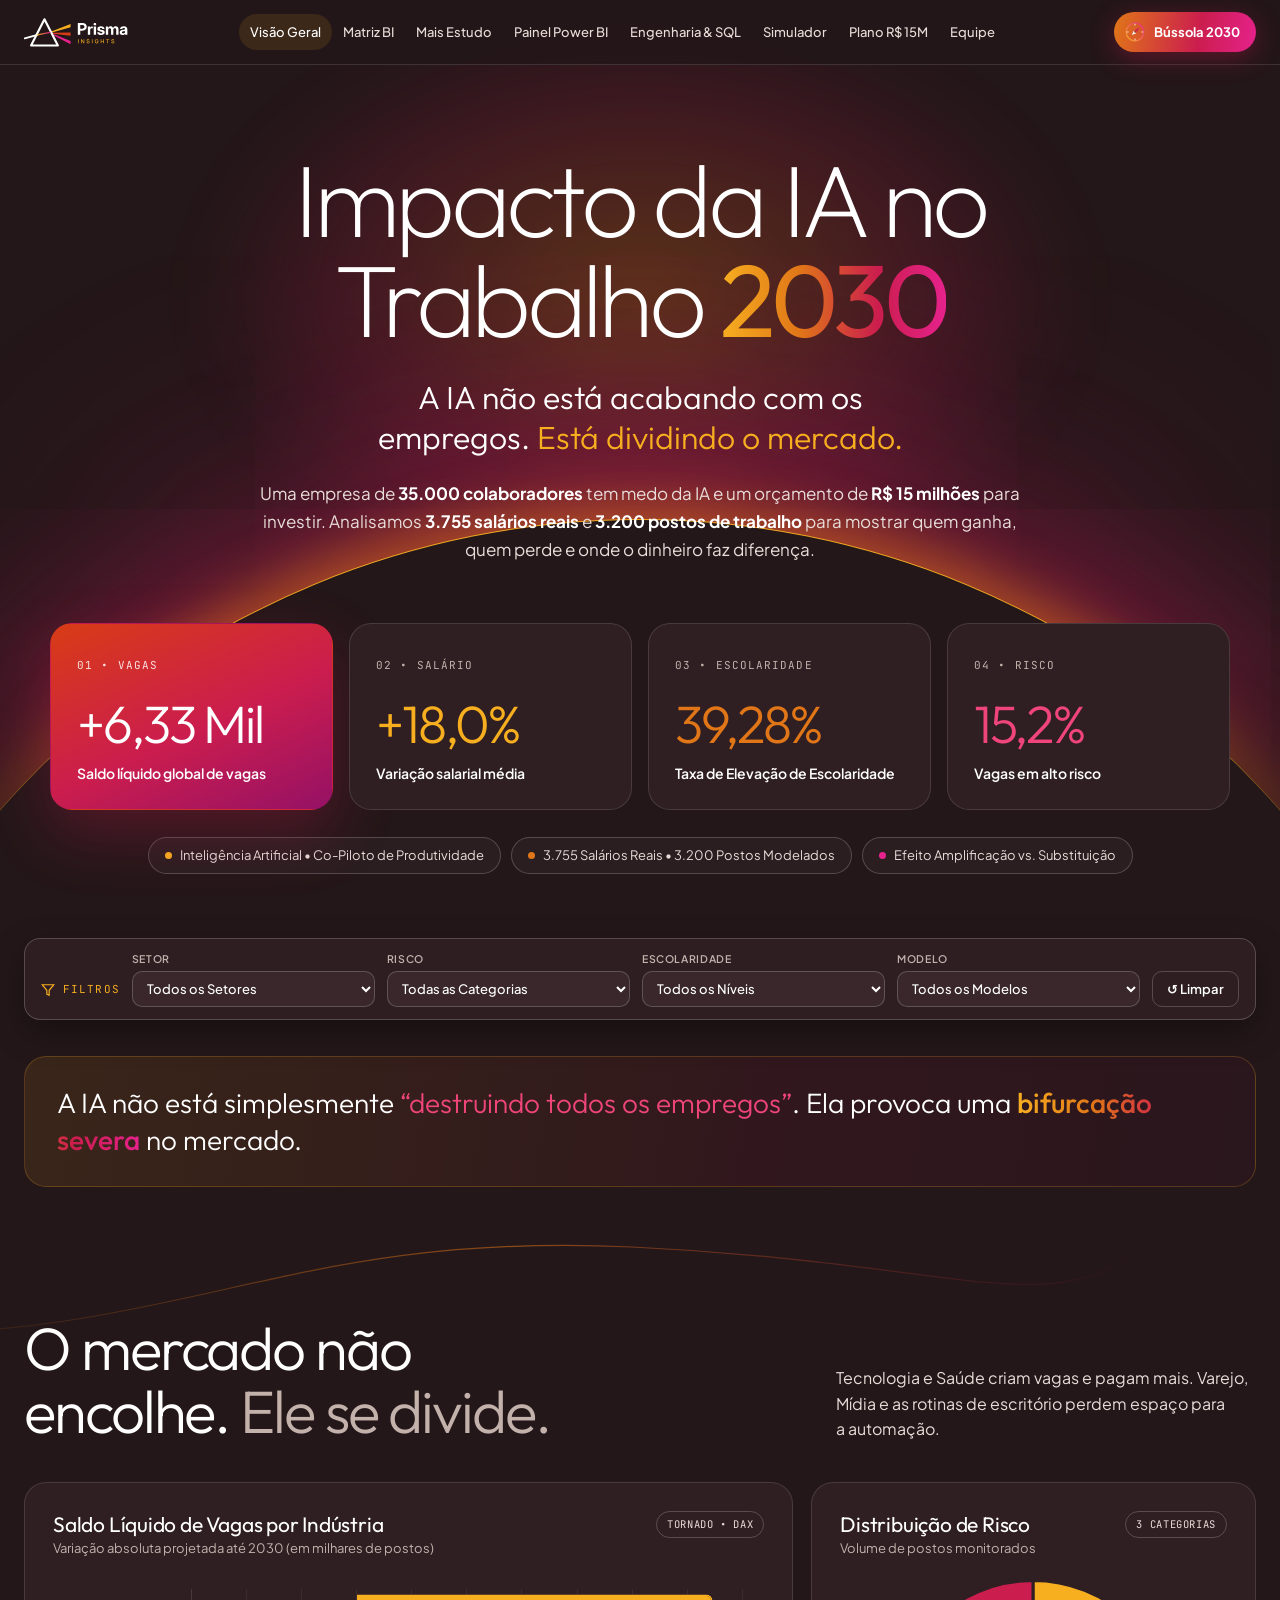
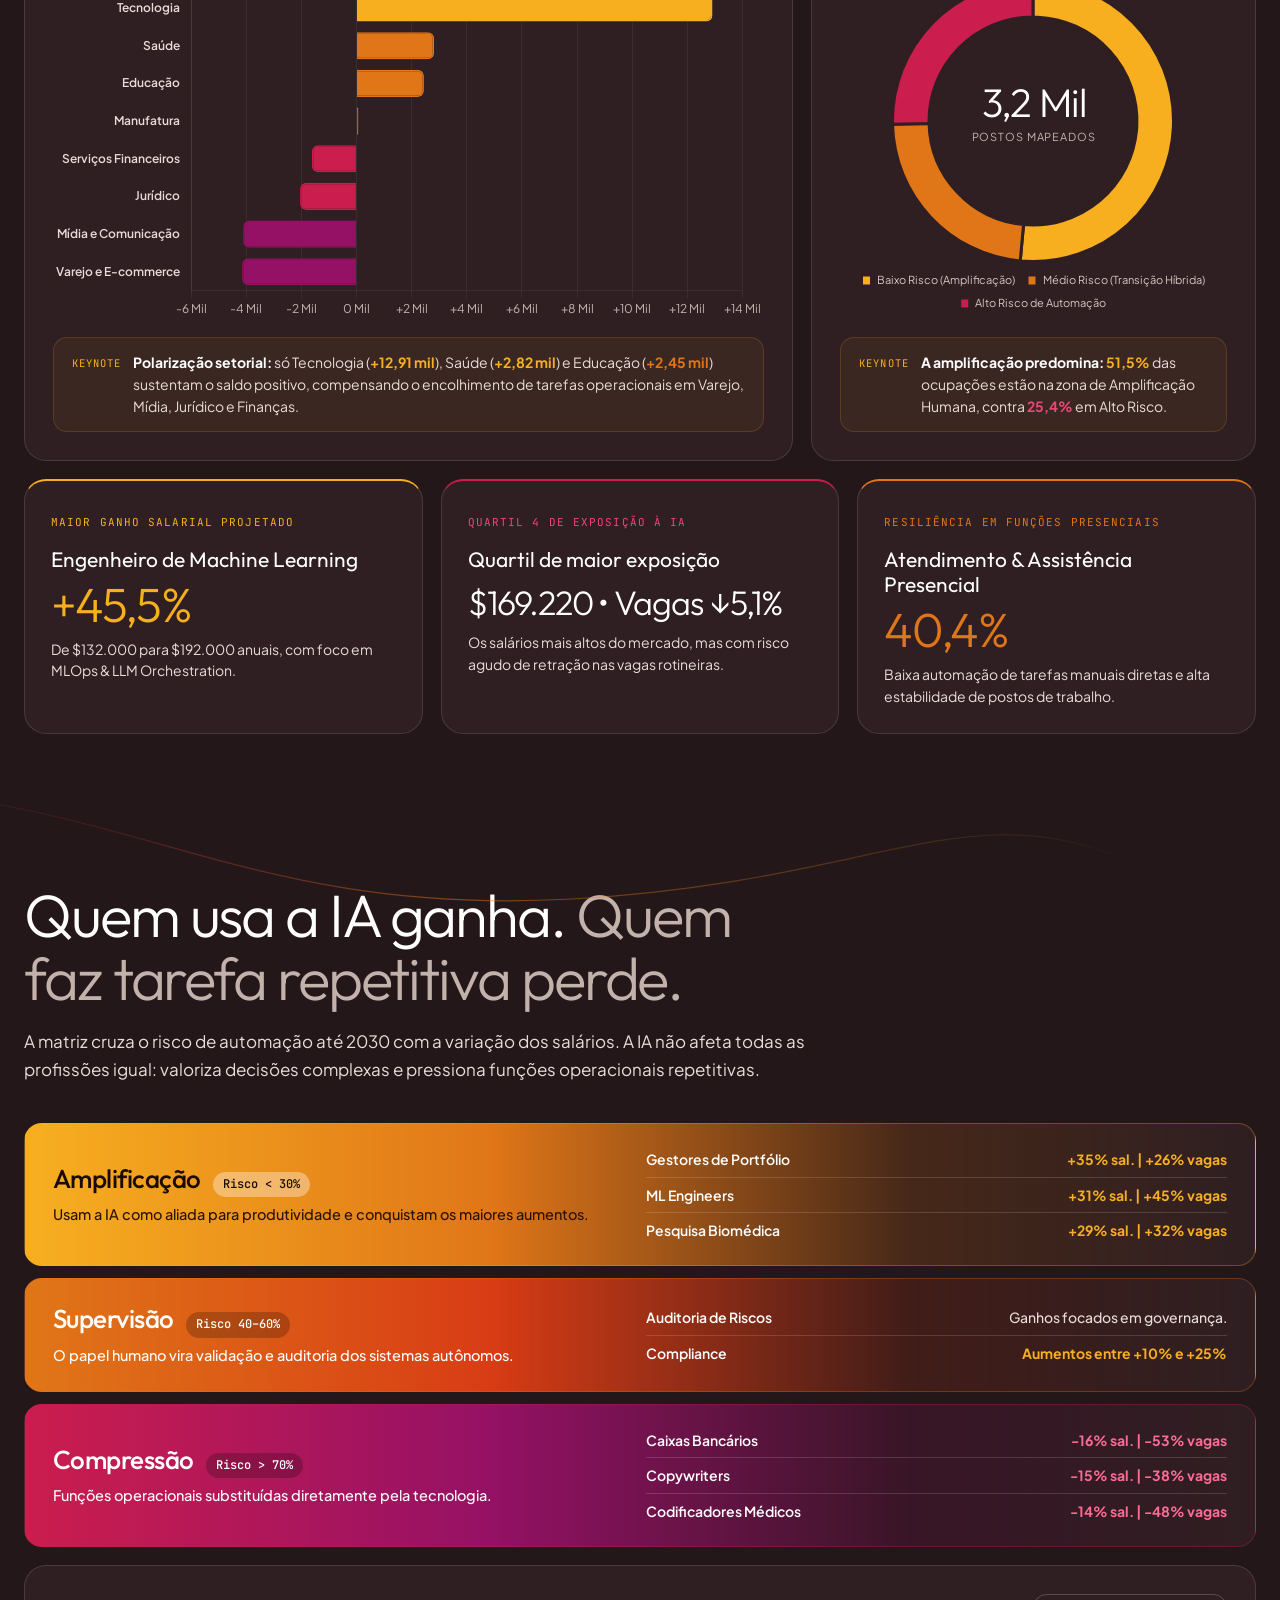
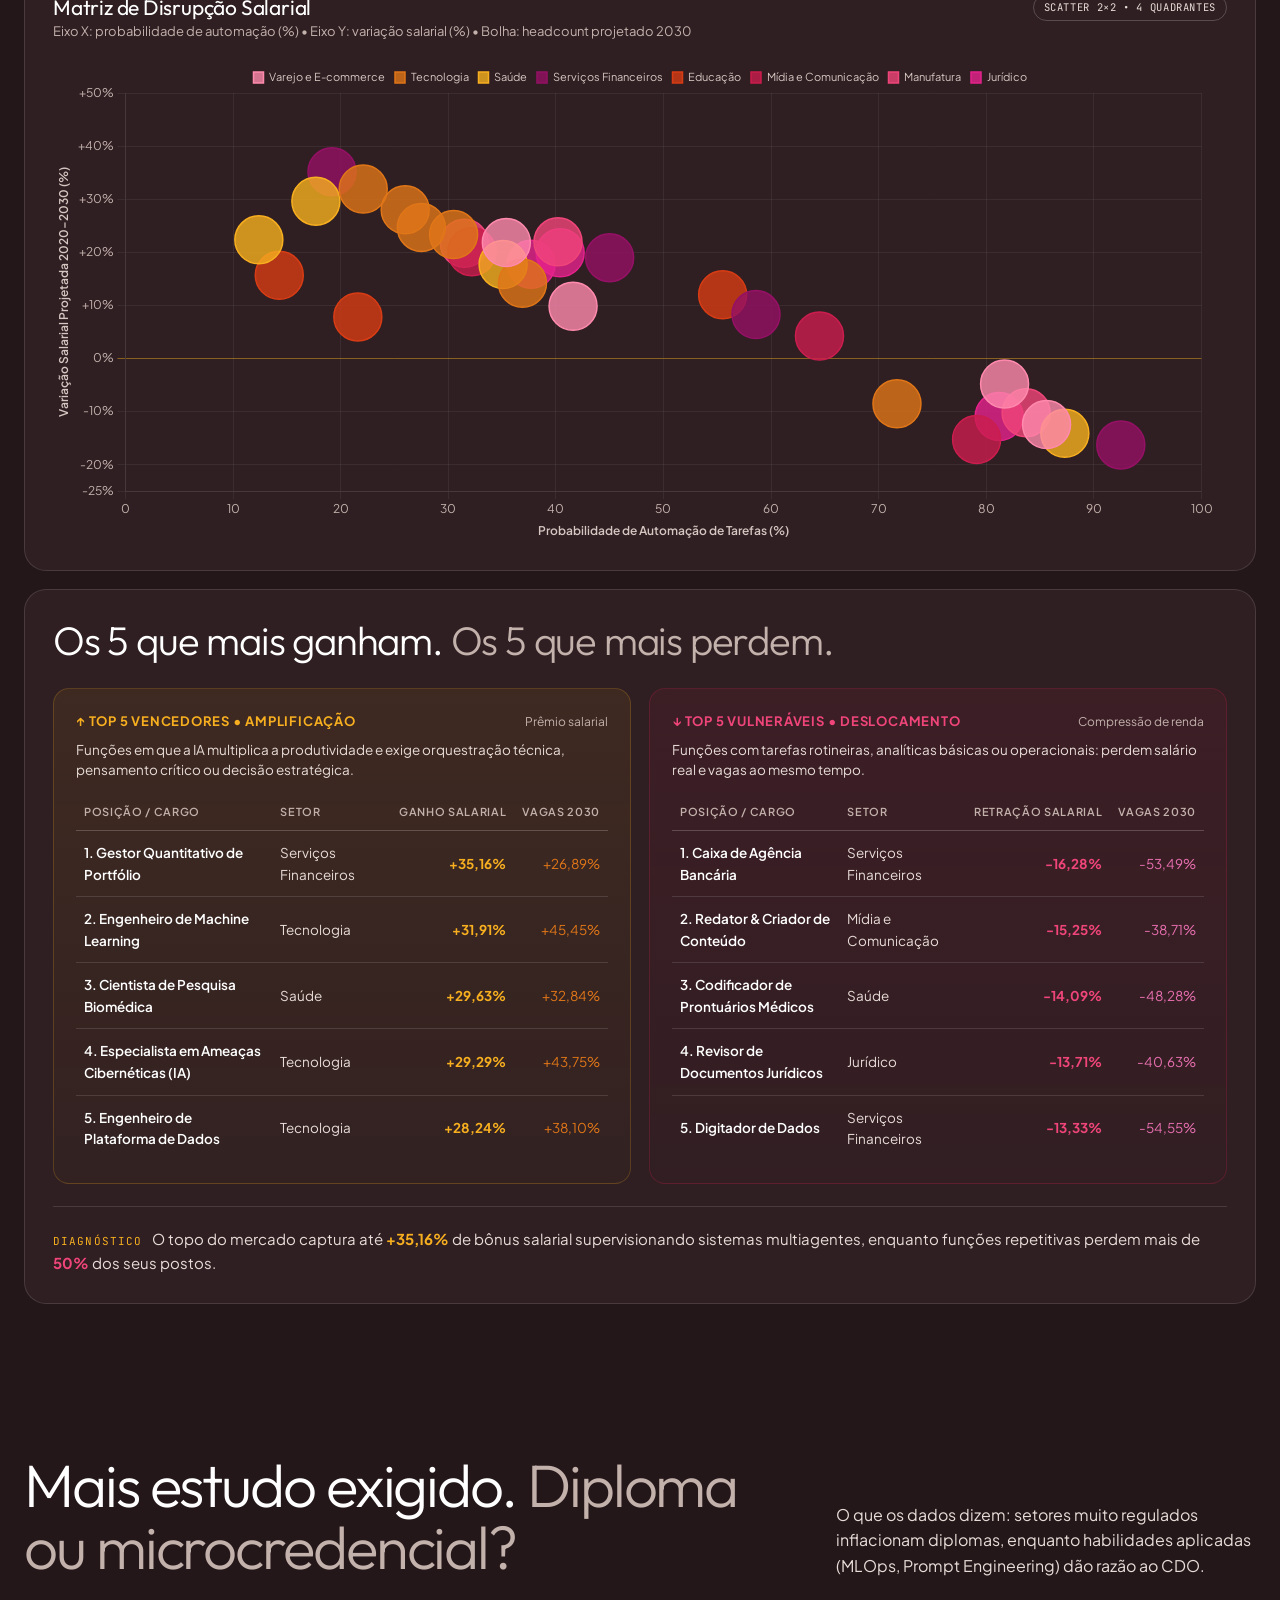
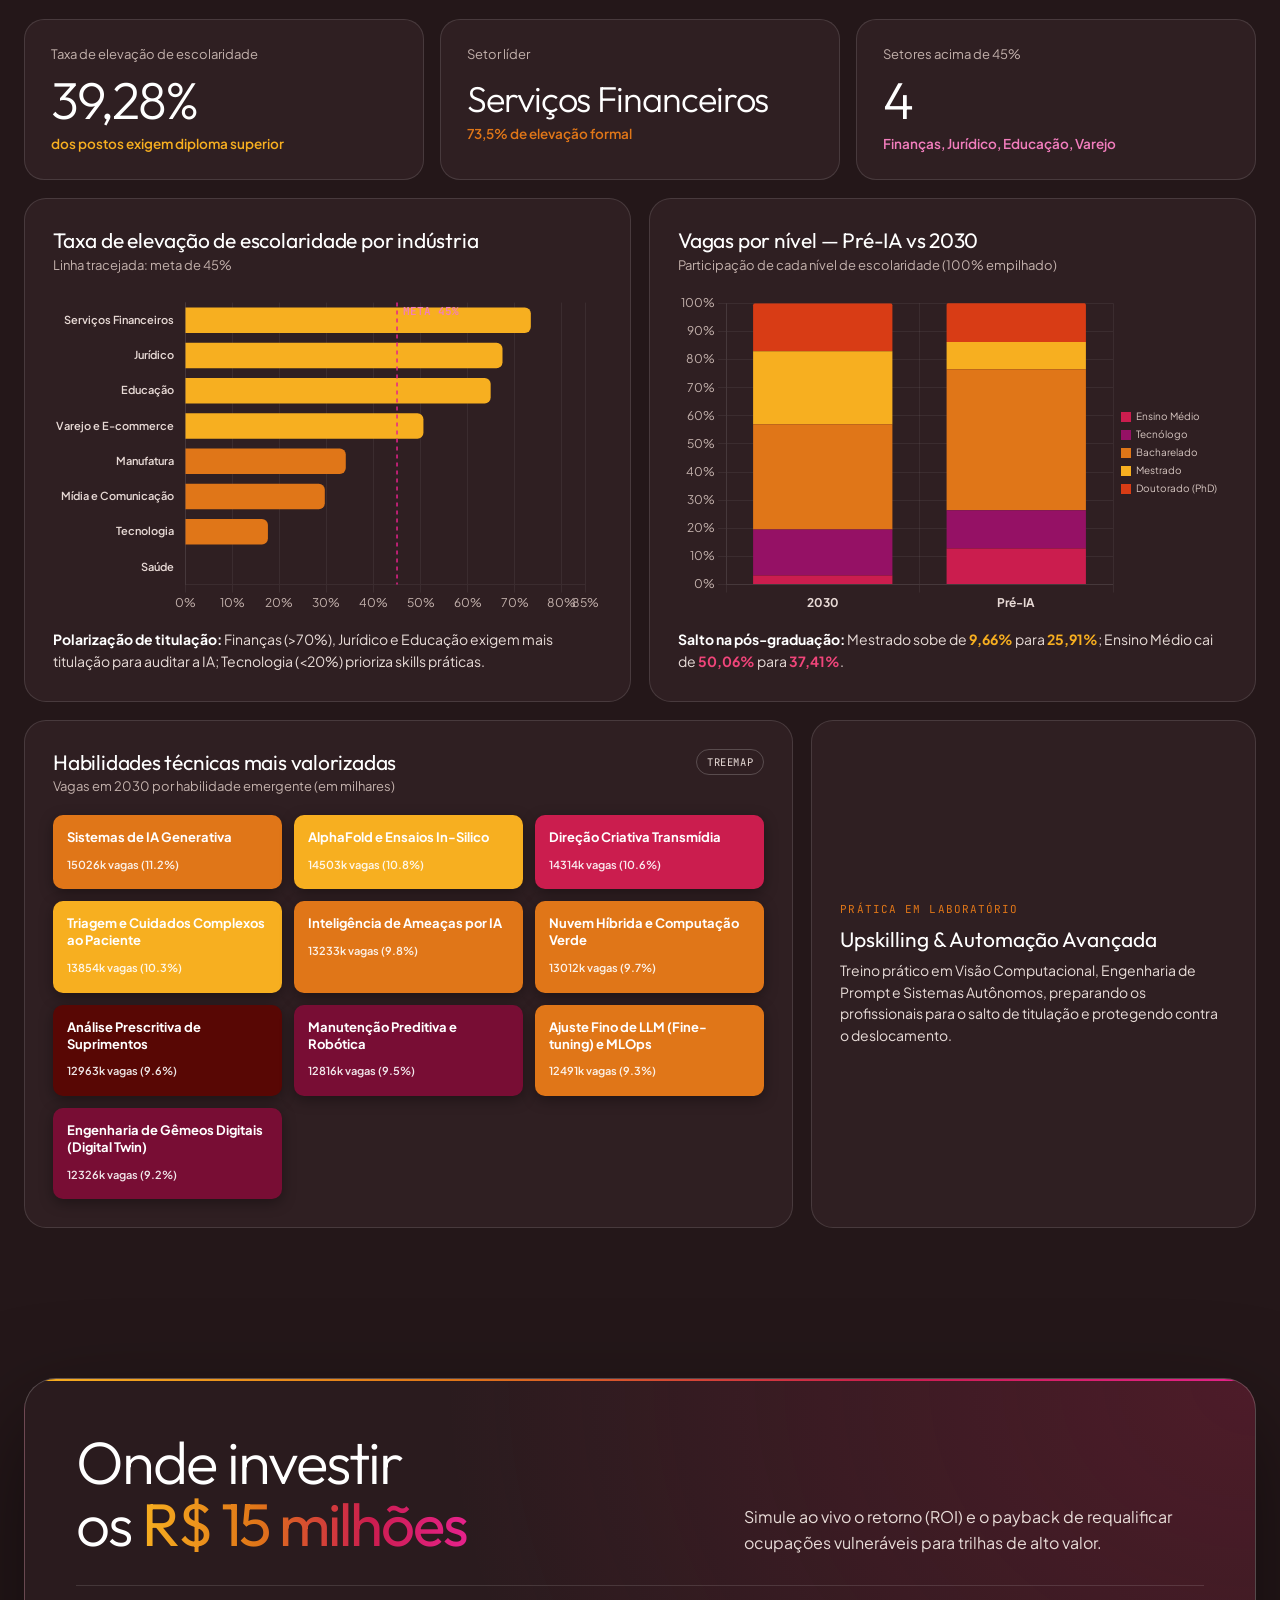
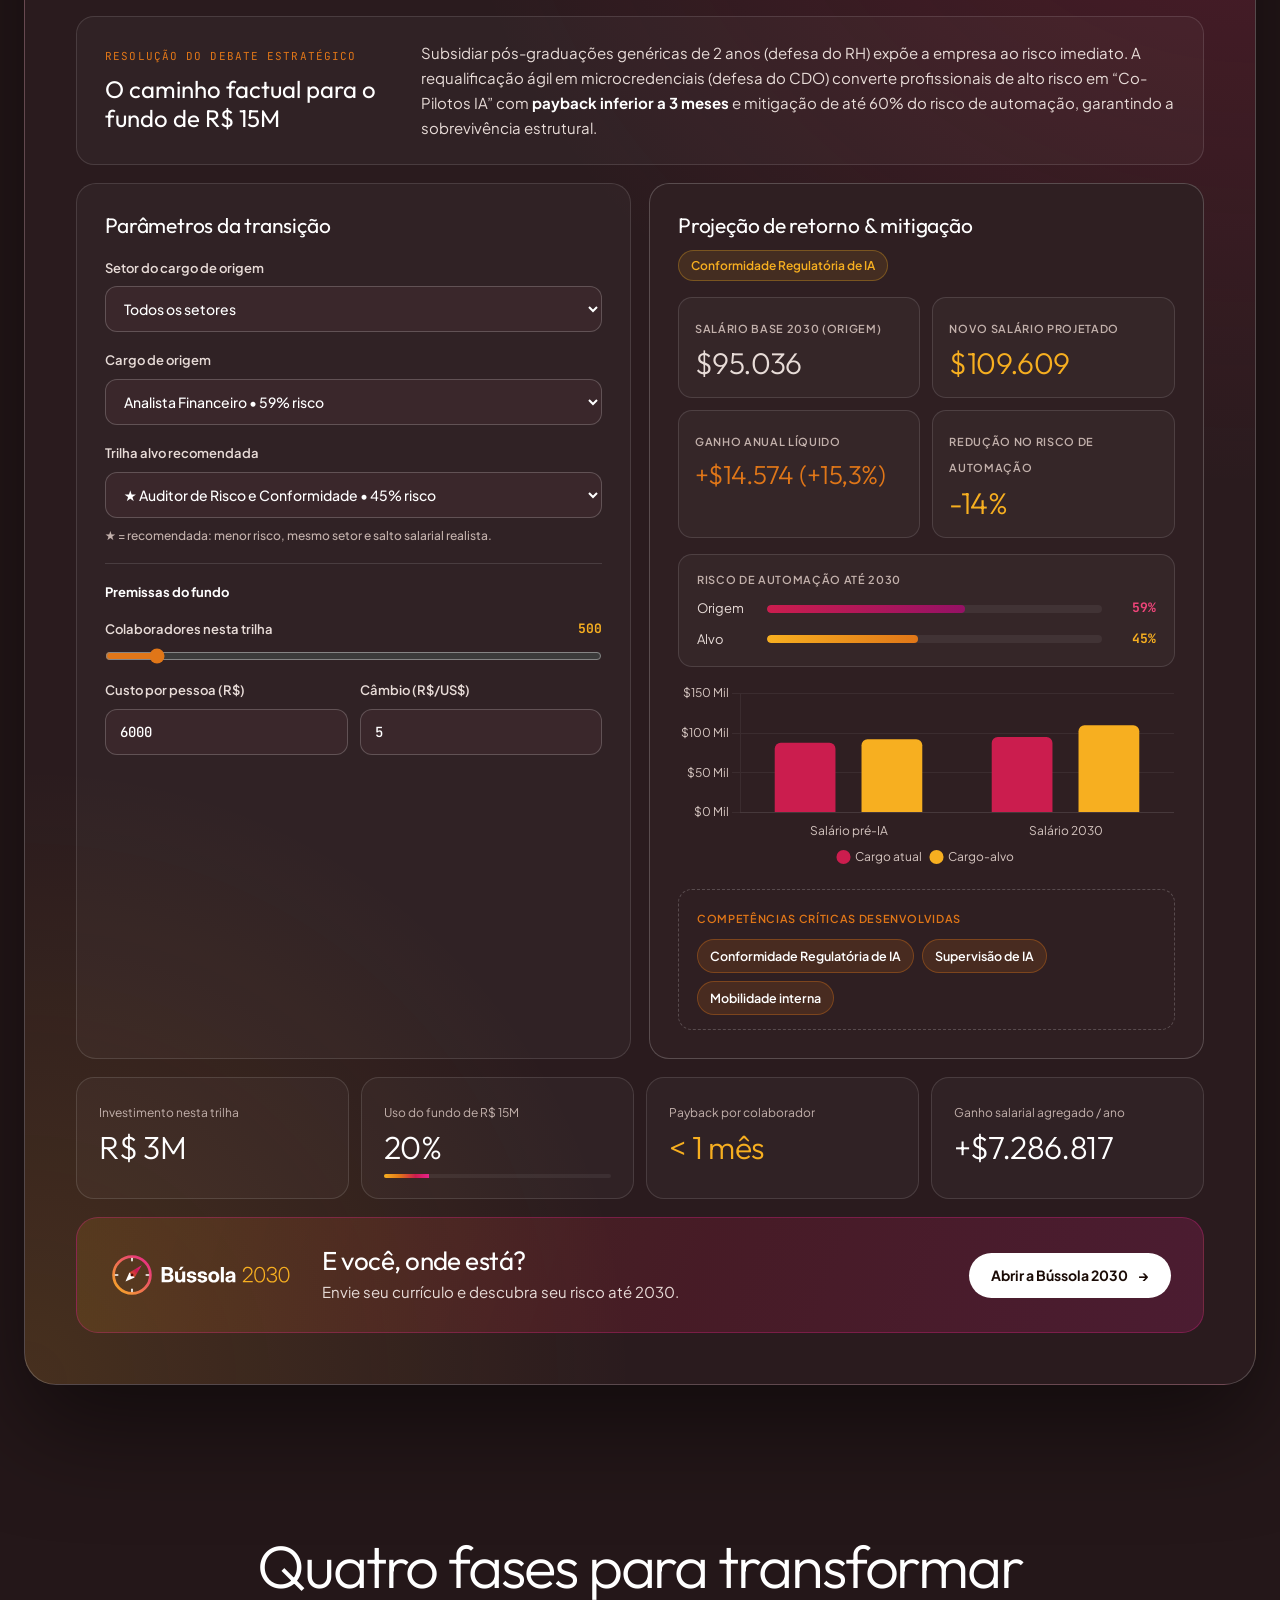
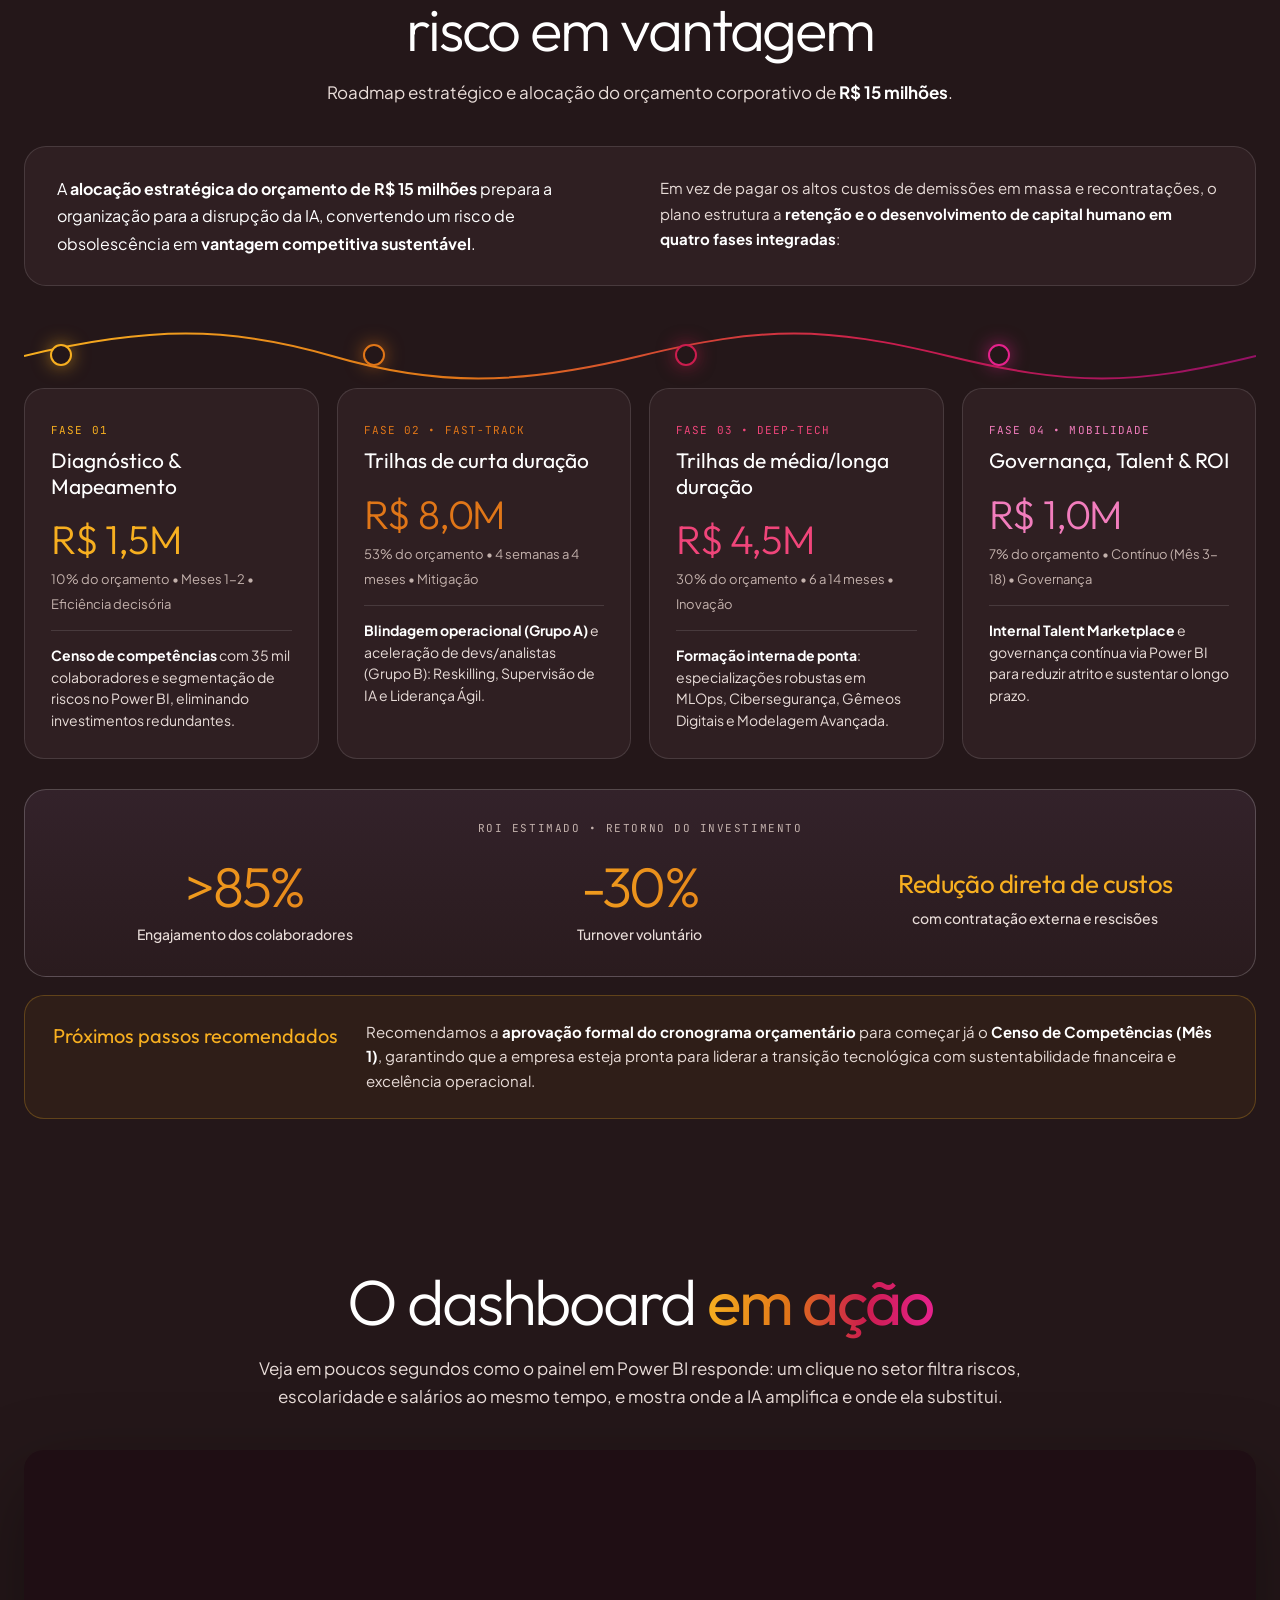
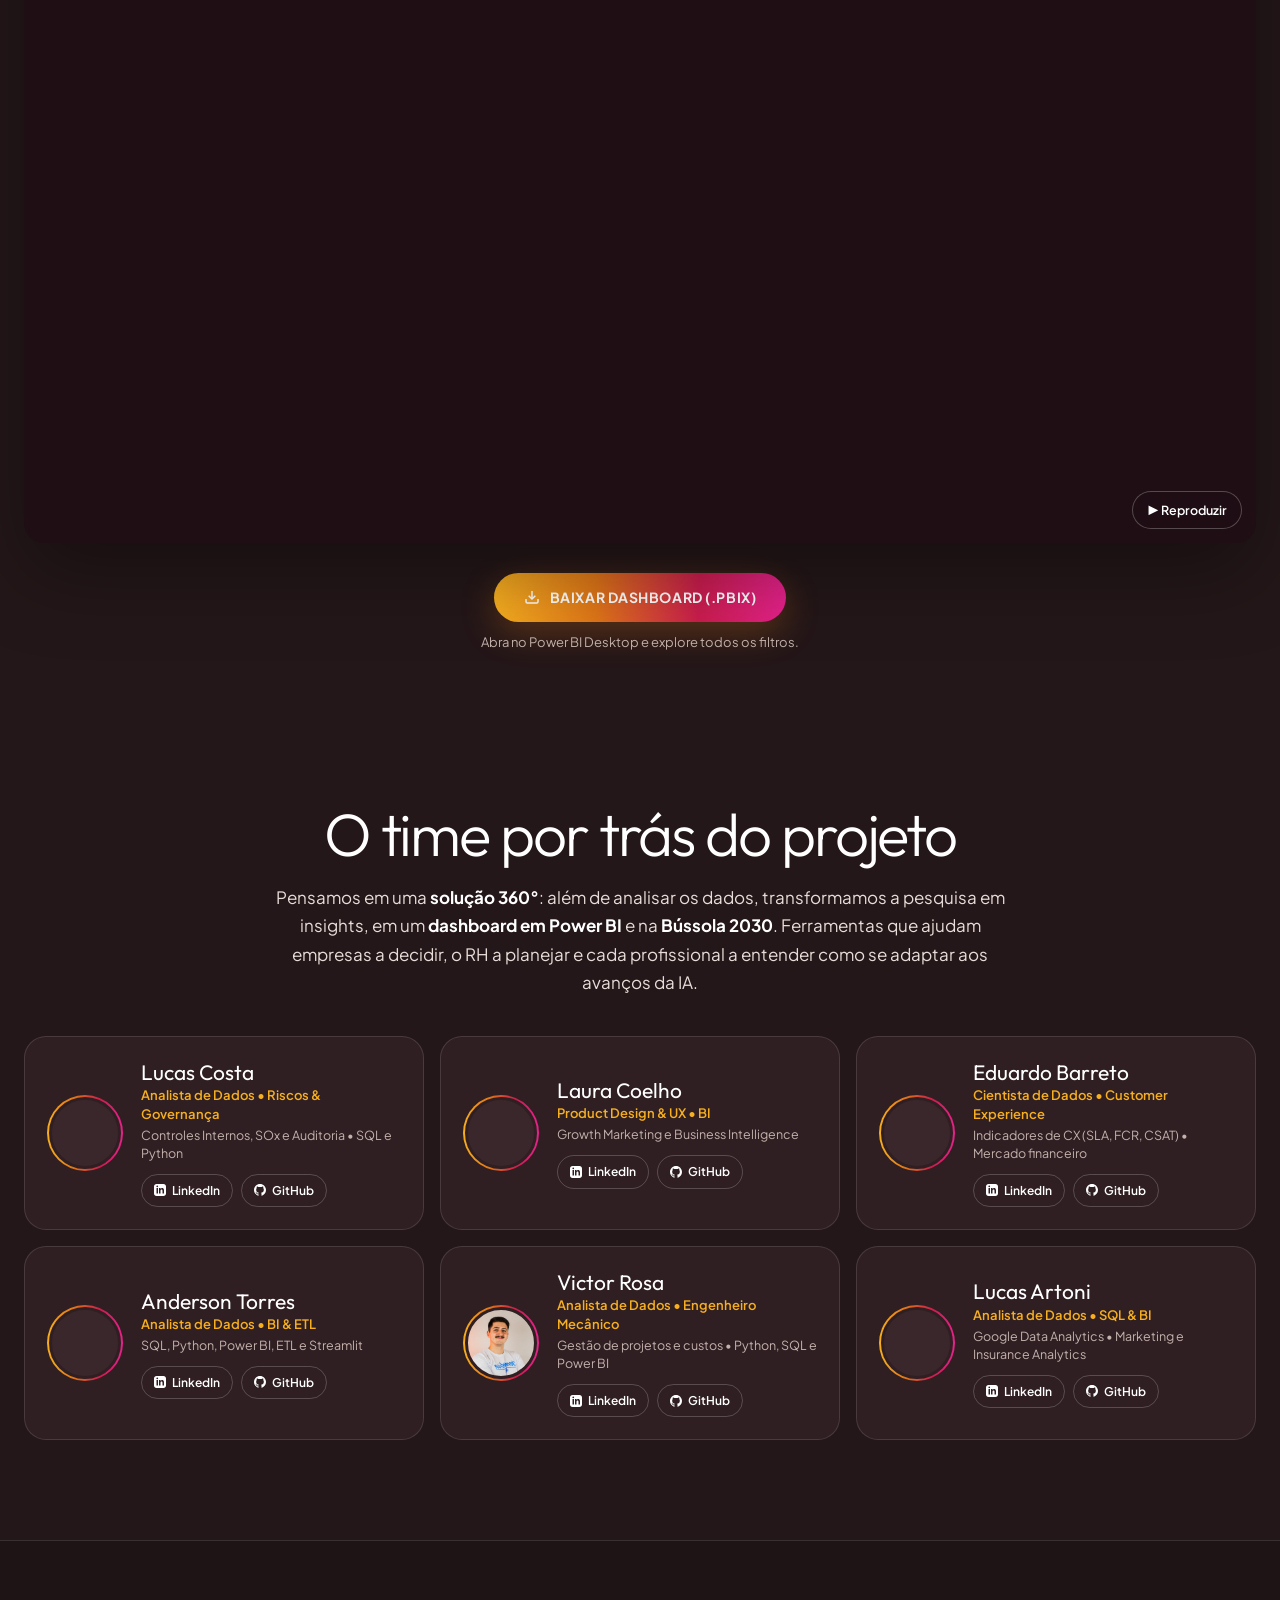
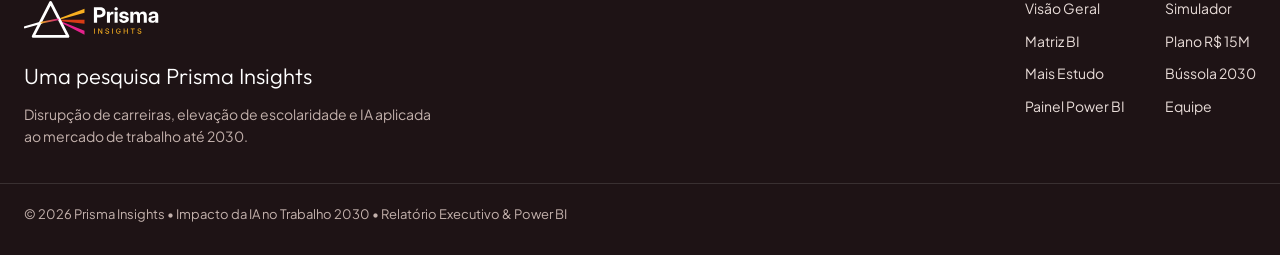
==== commit d8f89441: "feat(landing): implementa o redesign v2 da landing page - Estrutura com classes (css/landing.css) no" ====
--- a/index.html
+++ b/index.html
@@ -3,881 +3,736 @@
 <head>
 <meta charset="utf-8">
 <meta name="viewport" content="width=device-width, initial-scale=1">
+<title>Impacto da IA no Trabalho 2030 • Prisma Insights</title>
+<meta name="description" content="Pesquisa de people analytics da Prisma Insights: como a IA divide o mercado de trabalho até 2030, quem ganha, quem perde e onde investir R$ 15 milhões.">
+<meta name="theme-color" content="#241719">
 <link rel="icon" type="image/svg+xml" href="assets/logos/prisma-insights_icone_colorido.svg">
-<title>Impacto da IA no Trabalho 2030 • Prisma Insights</title>
 <link rel="preconnect" href="https://fonts.googleapis.com">
+<link rel="preconnect" href="https://fonts.gstatic.com" crossorigin>
 <link rel="stylesheet" href="https://fonts.googleapis.com/css2?family=Outfit:wght@200;300;400;500;600&amp;family=Plus+Jakarta+Sans:wght@400;500;600;700&amp;family=JetBrains+Mono:wght@400;500&amp;display=swap">
-<style>
-:root{
-  --c-gold:#F7AF20;--c-amber:#E07618;--c-terracotta:#D83C15;--c-crimson:#CB1D4E;--c-magenta:#E6228C;--c-wine:#951165;--c-maroon:#780D34;--c-espresso:#580704;--c-white:#FFFFFF;
-  --bg:#241719;--bg-2:#2A1B1E;--bg-card:#2F1F22;--bg-card-2:#3A272B;--line:rgba(255,255,255,0.12);--line-2:rgba(255,255,255,0.2);
-  --text:#FFFFFF;--text-2:#E8DCD8;--text-3:#C3B1AC;
-  --grad:linear-gradient(90deg,#F7AF20 0%,#E07618 35%,#CB1D4E 70%,#E6228C 100%);
-  --grad-gain:linear-gradient(90deg,#F7AF20,#E07618);--grad-loss:linear-gradient(90deg,#CB1D4E,#951165);
-  --font-display:'Outfit',system-ui,sans-serif;--font-sans:'Plus Jakarta Sans',system-ui,sans-serif;--font-mono:'JetBrains Mono',ui-monospace,monospace;
-}
-*,*::before,*::after{box-sizing:border-box;margin:0;padding:0}
-html{scroll-behavior:smooth;scroll-padding-top:calc(var(--header-h, 64px) + 96px)}
-body{background:var(--bg);color:var(--text);font-family:var(--font-sans);line-height:1.6;overflow-x:hidden;-webkit-font-smoothing:antialiased}
-a{color:var(--c-gold);text-decoration:none}a:hover{color:#FFFFFF}
-select option{background:#3A272B;color:#FFFFFF}
-textarea::placeholder,input::placeholder{color:#A6938E}
-@keyframes spin{to{transform:rotate(360deg)}}
-::selection{background:rgba(230,34,140,.35)}
-@keyframes glowBreath{0%,100%{opacity:.85;transform:translateX(-50%) scale(1)}50%{opacity:1;transform:translateX(-50%) scale(1.04)}}
-@keyframes auroraDrift{0%,100%{transform:translate(-50%,0) rotate(0deg)}50%{transform:translate(-48%,-14px) rotate(4deg)}}
-@keyframes pulseDot{0%,100%{opacity:1}50%{opacity:.35}}
-</style>
-<link rel="stylesheet" href="css/prisma.css?v=2">
-<style>
-.hv0:hover{color: #FFFFFF !important;background: rgba(255,255,255,0.06) !important}
-.hv1:hover{color: #FFFFFF !important;background: rgba(255,255,255,0.06) !important}
-.hv2:hover{color: #FFFFFF !important;background: rgba(255,255,255,0.06) !important}
-.hv3:hover{color: #FFFFFF !important;background: rgba(255,255,255,0.06) !important}
-.hv4:hover{color: #FFFFFF !important;background: rgba(255,255,255,0.06) !important}
-.hv5:hover{color: #FFFFFF !important;background: rgba(255,255,255,0.06) !important}
-.hv6:hover{color: #FFFFFF !important;background: rgba(255,255,255,0.06) !important}
-.hv7:hover{color: #FFFFFF !important;background: rgba(255,255,255,0.06) !important}
-.hv8:hover{color: #FFFFFF !important;filter: brightness(1.1) !important}
-.hv9:hover{background: rgba(255,255,255,0.07) !important}
-.hv10:hover{color: #FFFFFF !important;border-color: rgba(247,175,32,0.6) !important}
-.hv11:hover{background: #D83C15 !important}
-.hv12:hover{color: #FFFFFF !important;background: rgba(255,255,255,0.06) !important}
-.hv13:hover{filter: brightness(1.1) !important}
-.hv14:hover{color: #FFFFFF !important;background: rgba(255,255,255,0.06) !important}
-.hv15:hover{border-color: rgba(247,175,32,0.35) !important}
-.hv16:hover{color: #FFFFFF !important;background: rgba(255,255,255,0.08) !important}
-.hv17:hover{color: #FFFFFF !important;background: rgba(255,255,255,0.08) !important}
-.hv18:hover{border-color: rgba(247,175,32,0.35) !important}
-.hv19:hover{color: #FFFFFF !important;background: rgba(255,255,255,0.08) !important}
-.hv20:hover{color: #FFFFFF !important;background: rgba(255,255,255,0.08) !important}
-.hv21:hover{border-color: rgba(247,175,32,0.35) !important}
-.hv22:hover{color: #FFFFFF !important;background: rgba(255,255,255,0.08) !important}
-.hv23:hover{color: #FFFFFF !important;background: rgba(255,255,255,0.08) !important}
-.hv24:hover{border-color: rgba(247,175,32,0.35) !important}
-.hv25:hover{color: #FFFFFF !important;background: rgba(255,255,255,0.08) !important}
-.hv26:hover{color: #FFFFFF !important;background: rgba(255,255,255,0.08) !important}
-.hv27:hover{border-color: rgba(247,175,32,0.35) !important}
-.hv28:hover{color: #FFFFFF !important;background: rgba(255,255,255,0.08) !important}
-.hv29:hover{color: #FFFFFF !important;background: rgba(255,255,255,0.08) !important}
-.hv30:hover{border-color: rgba(247,175,32,0.35) !important}
-.hv31:hover{color: #FFFFFF !important;background: rgba(255,255,255,0.08) !important}
-.hv32:hover{color: #FFFFFF !important;background: rgba(255,255,255,0.08) !important}
-.hv33:hover{color: #FFFFFF !important}
-.hv34:hover{color: #FFFFFF !important}
-.hv35:hover{color: #FFFFFF !important}
-.hv36:hover{color: #FFFFFF !important}
-.hv37:hover{color: #FFFFFF !important}
-.hv38:hover{color: #FFFFFF !important}
-.hv39:hover{color: #FFFFFF !important}
-.hv40:hover{color: #FFFFFF !important}
-</style>
+<link rel="stylesheet" href="css/site.css?v=3">
+<link rel="stylesheet" href="css/landing.css?v=3">
 </head>
 <body>
-<header id="siteHeader" data-screen-label="00 Header" style="position: fixed; top: 0; left: 0; right: 0; z-index: 100; background: rgba(36,23,25,0.86); backdrop-filter: blur(18px); -webkit-backdrop-filter: blur(18px); border-bottom: 1px solid var(--line);">
-  <div style="max-width: 1400px; margin: 0 auto; padding: 12px 24px; display: flex; flex-wrap: wrap; align-items: center; justify-content: space-between; gap: 8px 20px;">
-    <a href="#visao-geral" style="display: flex; align-items: center; flex-shrink: 0; order: 1;"><img src="assets/logos/prisma-insights_horizontal_branco.svg" alt="Prisma Insights" style="height: 34px; width: auto; display: block;"></a>
-    <nav class="site-nav" style="flex: 1 1 0px; min-width: 0; order: 2; overflow-x: auto; scrollbar-width: none;">
-      <ul style="list-style: none; display: flex; align-items: center; gap: 0; justify-content: center; white-space: nowrap; min-width: max-content; margin: 0 auto;">
-        <li><a class="hv0" href="#visao-geral" style="display: block; padding: 8px 11px; border-radius: 999px; font-size: 13px; font-weight: 500; color: var(--text-2);">Visão Geral</a></li>
-        <li><a class="hv1" href="#analise-bi" style="display: block; padding: 8px 11px; border-radius: 999px; font-size: 13px; font-weight: 500; color: var(--text-2);">Matriz BI</a></li>
-        <li><a class="hv2" href="#painel-degree-escalation" title="Degree Escalation" style="display: block; padding: 8px 11px; border-radius: 999px; font-size: 13px; font-weight: 500; color: var(--text-2);">Mais Estudo</a></li>
-        <li><a class="hv3" href="#painel-powerbi" style="display: block; padding: 8px 11px; border-radius: 999px; font-size: 13px; font-weight: 500; color: var(--text-2);">Painel Power BI</a></li>
-        <li><button class="hv4" data-action="openCode" style="display: block; padding: 8px 11px; border-radius: 999px; font-size: 13px; font-weight: 500; color: var(--text-2); background: transparent; border: none; cursor: pointer; font-family: var(--font-sans);">Engenharia &amp; SQL</button></li>
-        <li><a class="hv5" href="#simulador-carreira" style="display: block; padding: 8px 11px; border-radius: 999px; font-size: 13px; font-weight: 500; color: var(--text-2);">Simulador</a></li>
-        <li><a class="hv6" href="#plano-orcamento-15m" style="display: block; padding: 8px 11px; border-radius: 999px; font-size: 13px; font-weight: 500; color: var(--text-2);">Plano R$ 15M</a></li>
-        <li><a class="hv7" href="#equipe" style="display: block; padding: 8px 11px; border-radius: 999px; font-size: 13px; font-weight: 500; color: var(--text-2);">Equipe</a></li>
+
+<!-- 0. HEADER -->
+<header id="siteHeader" class="site-header">
+  <div class="site-header__inner">
+    <a class="site-header__logo" href="#visao-geral"><img src="assets/logos/prisma-insights_horizontal_branco.svg" alt="Prisma Insights — início" width="150" height="34"></a>
+    <nav class="site-nav" aria-label="Seções da página">
+      <ul>
+        <li><a href="#visao-geral">Visão Geral</a></li>
+        <li><a href="#analise-bi">Matriz BI</a></li>
+        <li><a href="#painel-degree-escalation" title="Degree Escalation">Mais Estudo</a></li>
+        <li><a href="#painel-powerbi">Painel Power BI</a></li>
+        <li><button type="button" data-action="openCode" aria-haspopup="dialog" aria-controls="codeModal">Engenharia &amp; SQL</button></li>
+        <li><a href="#simulador-carreira">Simulador</a></li>
+        <li><a href="#plano-orcamento-15m">Plano R$ 15M</a></li>
+        <li><a href="#equipe">Equipe</a></li>
       </ul>
     </nav>
-    <div style="display: flex; align-items: center; gap: 8px; flex-shrink: 0; white-space: nowrap; order: 3;">
-      
-      <button id="btnStartPresentation" type="button" class="hdr-present" title="Modo apresentação"><svg width="14" height="14" viewBox="0 0 24 24" fill="none" stroke="currentColor" stroke-width="2"><rect x="2" y="3" width="20" height="14" rx="2"/><path d="M8 21h8M12 17v4"/></svg><span>Apresentar</span></button>
-      <a class="hv8" href="bussola.html" style="display: inline-flex; align-items: center; gap: 8px; padding: 9px 16px 9px 10px; border-radius: 999px; background: linear-gradient(100deg,#E07618 0%,#CB1D4E 60%,#E6228C 100%); color: #FFFFFF; font-size: 13px; font-weight: 700; box-shadow: 0 6px 24px rgba(203,29,78,0.35);">
-        <img src="assets/logos/bussola-2030_icone_branco.svg" alt="" style="width: 22px; height: 22px;">
+    <div class="site-header__actions">
+      <a class="btn-bussola" href="bussola.html">
+        <img src="assets/logos/bussola-2030_icone_branco.svg" alt="">
         <span>Bússola 2030</span>
       </a>
     </div>
   </div>
 </header>
 
-<main style="position: relative; overflow-x: clip;">
-
-<!-- HERO -->
-<section id="visao-geral" data-screen-label="01 Visão Geral" style="position: relative; padding: 150px 24px 40px; text-align: center; isolation: isolate;">
-  <div aria-hidden="true" style="position:absolute;inset:0;z-index:0;pointer-events:none;overflow:hidden;"><div style="position:absolute;left:50%;top:-6%;width:1100px;height:700px;border-radius:50%;background:radial-gradient(closest-side, rgba(224,118,24,0.30), rgba(203,29,78,0.16) 55%, transparent 80%);filter:blur(30px);animation:auroraDrift 14s ease-in-out infinite;"></div><div style="position:absolute;left:50%;top:520px;width:1700px;height:1700px;border-radius:50%;background:#241719;box-shadow:0 -1px 0 rgba(247,175,32,0.95), 0 -18px 50px rgba(224,118,24,0.55), 0 -70px 160px rgba(203,29,78,0.42), 0 -140px 260px rgba(230,34,140,0.18);animation:glowBreath 9s ease-in-out infinite;"></div><div style="position:absolute;inset:0;background:linear-gradient(180deg, transparent 70%, #241719 100%);"></div></div>
-  <div style="position: relative; z-index: 2; max-width: 1180px; margin: 0 auto;">
-    
-    <h1 style="font-family: var(--font-display); font-weight: 200; font-size: clamp(48px, 8vw, 104px); line-height: 0.98; letter-spacing: -0.045em; text-wrap: balance;">Impacto da IA no Trabalho <span style="font-weight: 400; background: var(--grad); -webkit-background-clip: text; background-clip: text; color: transparent;">2030</span></h1>
-    <p style="font-family: var(--font-display); font-weight: 300; font-size: clamp(22px, 2.6vw, 32px); line-height: 1.25; color: #FFFFFF; margin: 26px auto 0; max-width: 820px; text-wrap: balance;">A IA não está acabando com os empregos. <span style="color: var(--c-gold);">Está dividindo o mercado.</span></p>
-    <p style="font-size: 17px; color: var(--text-2); max-width: 760px; margin: 22px auto 0; line-height: 1.65; text-wrap: pretty;">Uma empresa de <strong style="color: #FFFFFF;">35.000 colaboradores</strong> tem medo da IA e um orçamento de <strong style="color: #FFFFFF;">R$ 15 milhões</strong> para investir. Analisamos <strong style="color: #FFFFFF;">3.755 salários reais</strong> e <strong style="color: #FFFFFF;">3.200 postos de trabalho</strong> para mostrar quem ganha, quem perde e onde o dinheiro faz diferença.</p>
-
-    <div style="display: grid; grid-template-columns: repeat(auto-fit, minmax(230px, 1fr)); gap: 16px; margin-top: 60px; text-align: left;">
-      <div data-reveal="1" style="position: relative; padding: 26px 26px 24px; border-radius: 22px; background: linear-gradient(155deg, #D83C15 0%, #CB1D4E 55%, #951165 100%); box-shadow: 0 24px 60px rgba(203,29,78,0.28); overflow: hidden;">
-        <span style="font-family: var(--font-mono); font-size: 11px; letter-spacing: 0.1em; text-transform: uppercase; color: rgba(255,255,255,0.85);">01 • Vagas</span>
-        <span id="kpiSaldoVagas" data-count="1" style="display: block; font-family: var(--font-display); font-weight: 300; font-size: 54px; letter-spacing: -0.04em; line-height: 1; margin-top: 22px; color: #FFFFFF;">+6,33 Mil</span>
-        <span style="display: block; margin-top: 12px; font-size: 14px; font-weight: 600; color: #FFFFFF;">Saldo líquido global de vagas</span>
-      </div>
-      <div data-reveal="1" style="padding: 26px 26px 24px; border-radius: 22px; background: var(--bg-card); border: 1px solid var(--line);">
-        <span style="font-family: var(--font-mono); font-size: 11px; letter-spacing: 0.1em; text-transform: uppercase; color: var(--text-3);">02 • Salário</span>
-        <span id="kpiVariacaoSalarial" data-count="1" style="display: block; font-family: var(--font-display); font-weight: 300; font-size: 54px; letter-spacing: -0.04em; line-height: 1; margin-top: 22px; color: var(--c-gold);">+18,0%</span>
-        <span style="display: block; margin-top: 12px; font-size: 14px; font-weight: 600; color: #FFFFFF;">Variação salarial média</span>
-      </div>
-      <div data-reveal="1" style="padding: 26px 26px 24px; border-radius: 22px; background: var(--bg-card); border: 1px solid var(--line);">
-        <span style="font-family: var(--font-mono); font-size: 11px; letter-spacing: 0.1em; text-transform: uppercase; color: var(--text-3);">03 • Escolaridade</span>
-        <span id="kpiElevacaoEscolaridade" data-count="1" style="display: block; font-family: var(--font-display); font-weight: 300; font-size: 54px; letter-spacing: -0.04em; line-height: 1; margin-top: 22px; color: var(--c-amber);">39,28%</span>
-        <span style="display: block; margin-top: 12px; font-size: 14px; font-weight: 600; color: #FFFFFF;">Taxa de Degree Escalation</span>
-      </div>
-      <div data-reveal="1" style="padding: 26px 26px 24px; border-radius: 22px; background: var(--bg-card); border: 1px solid var(--line);">
-        <span style="font-family: var(--font-mono); font-size: 11px; letter-spacing: 0.1em; text-transform: uppercase; color: var(--text-3);">04 • Risco</span>
-        <span id="kpiVagasAltoRisco" data-count="1" style="display: block; font-family: var(--font-display); font-weight: 300; font-size: 54px; letter-spacing: -0.04em; line-height: 1; margin-top: 22px; color: #F0457A;">15,2%</span>
-        <span style="display: block; margin-top: 12px; font-size: 14px; font-weight: 600; color: #FFFFFF;">Vagas em alto risco</span>
-      </div>
-    </div>
-
-    <div style="display: flex; flex-wrap: wrap; justify-content: center; gap: 10px; margin-top: 28px;">
-      <span style="display: inline-flex; align-items: center; gap: 8px; padding: 8px 16px; border-radius: 999px; border: 1px solid var(--line-2); background: rgba(255,255,255,0.03); font-size: 13px; color: var(--text-2);"><span style="width: 7px; height: 7px; border-radius: 50%; background: var(--c-gold);"></span>Inteligência Artificial • Co-Piloto de Produtividade</span>
-      <span style="display: inline-flex; align-items: center; gap: 8px; padding: 8px 16px; border-radius: 999px; border: 1px solid var(--line-2); background: rgba(255,255,255,0.03); font-size: 13px; color: var(--text-2);"><span style="width: 7px; height: 7px; border-radius: 50%; background: var(--c-amber);"></span>3.755 Salários Reais • 3.200 Postos Modelados</span>
-      <span style="display: inline-flex; align-items: center; gap: 8px; padding: 8px 16px; border-radius: 999px; border: 1px solid var(--line-2); background: rgba(255,255,255,0.03); font-size: 13px; color: var(--text-2);"><span style="width: 7px; height: 7px; border-radius: 50%; background: var(--c-magenta);"></span>Efeito Amplificação vs. Substituição</span>
+<main>
+
+<!-- 1. HERO -->
+<section id="visao-geral" class="hero">
+  <div class="hero__glow" aria-hidden="true"><div class="hero__aurora"></div><div class="hero__arc"></div><div class="hero__fade"></div></div>
+  <div class="hero__inner">
+    <h1 class="hero__title">Impacto da IA no Trabalho <span class="grad-text">2030</span></h1>
+    <p class="hero__sub">A IA não está acabando com os empregos. <span class="c-gold">Está dividindo o mercado.</span></p>
+    <p class="hero__support">Uma empresa de <strong>35.000 colaboradores</strong> tem medo da IA e um orçamento de <strong>R$ 15 milhões</strong> para investir. Analisamos <strong>3.755 salários reais</strong> e <strong>3.200 postos de trabalho</strong> para mostrar quem ganha, quem perde e onde o dinheiro faz diferença.</p>
+
+    <div class="kpi-grid">
+      <div class="kpi kpi--hot" data-reveal>
+        <span class="kpi__label">01 • Vagas</span>
+        <span id="kpiSaldoVagas" class="kpi__value" data-count>+6,33 Mil</span>
+        <span class="kpi__caption">Saldo líquido global de vagas</span>
+      </div>
+      <div class="kpi" data-reveal>
+        <span class="kpi__label">02 • Salário</span>
+        <span id="kpiVariacaoSalarial" class="kpi__value c-gold" data-count>+18,0%</span>
+        <span class="kpi__caption">Variação salarial média</span>
+      </div>
+      <div class="kpi" data-reveal>
+        <span class="kpi__label">03 • Escolaridade</span>
+        <span id="kpiElevacaoEscolaridade" class="kpi__value c-amber" data-count>39,28%</span>
+        <span class="kpi__caption">Taxa de Elevação de Escolaridade</span>
+      </div>
+      <div class="kpi" data-reveal>
+        <span class="kpi__label">04 • Risco</span>
+        <span id="kpiVagasAltoRisco" class="kpi__value c-loss" data-count>15,2%</span>
+        <span class="kpi__caption">Vagas em alto risco</span>
+      </div>
+    </div>
+
+    <div class="chips">
+      <span class="chip"><span class="chip__dot" style="--dot: var(--c-gold)"></span>Inteligência Artificial • Co-Piloto de Produtividade</span>
+      <span class="chip"><span class="chip__dot" style="--dot: var(--c-amber)"></span>3.755 Salários Reais • 3.200 Postos Modelados</span>
+      <span class="chip"><span class="chip__dot" style="--dot: var(--c-magenta)"></span>Efeito Amplificação vs. Substituição</span>
     </div>
   </div>
 </section>
 
-<!-- FILTROS -->
-<div style="position: sticky; top: calc(var(--header-h, 64px) + 10px); z-index: 60; max-width: 1280px; margin: 24px auto 0; padding: 0 24px;">
-  <div style="display: flex; flex-wrap: wrap; align-items: flex-end; gap: 14px; padding: 14px 18px; border-radius: 18px; background: rgba(47,31,34,0.92); backdrop-filter: blur(18px); -webkit-backdrop-filter: blur(18px); border: 1px solid var(--line-2); box-shadow: 0 16px 40px rgba(0,0,0,0.45);">
-    <div style="display: flex; align-items: center; gap: 8px; padding: 0 14px 9px 2px; border-right: 1px solid var(--line); font-family: var(--font-mono); font-size: 11px; letter-spacing: 0.1em; text-transform: uppercase; color: var(--c-gold); align-self: stretch;">
-      <svg width="15" height="15" viewBox="0 0 24 24" fill="none" stroke="currentColor" stroke-width="2" style="align-self: flex-end;"><polygon points="22 3 2 3 10 12.46 10 19 14 21 14 12.46 22 3"></polygon></svg>
-      <span style="align-self: flex-end;">Filtros dinâmicos</span>
-    </div>
-    <label style="flex: 1 1 150px; display: flex; flex-direction: column; gap: 5px; font-size: 11px; font-weight: 600; color: var(--text-3); text-transform: uppercase; letter-spacing: 0.06em;">Setor Econômico
-      <select id="slicerSector" style="background: var(--bg-card-2); color: #FFFFFF; border: 1px solid var(--line-2); border-radius: 10px; padding: 9px 12px; font-family: var(--font-sans); font-size: 13px; font-weight: 500; text-transform: none; letter-spacing: 0; outline: none; cursor: pointer;">
-        <option value="Todos">Todos os Setores</option>
-      </select>
-    </label>
-    <label style="flex: 1 1 150px; display: flex; flex-direction: column; gap: 5px; font-size: 11px; font-weight: 600; color: var(--text-3); text-transform: uppercase; letter-spacing: 0.06em;">Perfil de Risco
-      <select id="slicerRisk" style="background: var(--bg-card-2); color: #FFFFFF; border: 1px solid var(--line-2); border-radius: 10px; padding: 9px 12px; font-family: var(--font-sans); font-size: 13px; font-weight: 500; text-transform: none; letter-spacing: 0; outline: none; cursor: pointer;">
-        <option value="Todos">Todas as Categorias</option>
-      </select>
-    </label>
-    <label style="flex: 1 1 150px; display: flex; flex-direction: column; gap: 5px; font-size: 11px; font-weight: 600; color: var(--text-3); text-transform: uppercase; letter-spacing: 0.06em;">Escolaridade
-      <select id="slicerEdu" style="background: var(--bg-card-2); color: #FFFFFF; border: 1px solid var(--line-2); border-radius: 10px; padding: 9px 12px; font-family: var(--font-sans); font-size: 13px; font-weight: 500; text-transform: none; letter-spacing: 0; outline: none; cursor: pointer;">
-        <option value="Todos">Todos os Níveis</option>
-      </select>
-    </label>
-    <label style="flex: 1 1 150px; display: flex; flex-direction: column; gap: 5px; font-size: 11px; font-weight: 600; color: var(--text-3); text-transform: uppercase; letter-spacing: 0.06em;">Modelo de Trabalho
-      <select id="slicerWorkModel" style="background: var(--bg-card-2); color: #FFFFFF; border: 1px solid var(--line-2); border-radius: 10px; padding: 9px 12px; font-family: var(--font-sans); font-size: 13px; font-weight: 500; text-transform: none; letter-spacing: 0; outline: none; cursor: pointer;">
-        <option value="Todos">Todos os Modelos</option>
-      </select>
-    </label>
-    <button class="hv9" id="btnResetFilters" data-action="resetFilters" style="height: 38px; padding: 0 16px; border-radius: 10px; border: 1px solid var(--line-2); background: transparent; color: #FFFFFF; font-family: var(--font-sans); font-size: 13px; font-weight: 600; cursor: pointer;">↺ Limpar</button>
+<!-- Escopo dos filtros: a barra só fica fixa até o fim de "Mais Estudo" -->
+<div id="filterScope">
+
+<!-- BARRA DE FILTROS -->
+<div id="filterBar" class="filters">
+  <div class="filters__card">
+    <button type="button" id="filtersToggle" class="filters__toggle" aria-expanded="false" aria-controls="filtersPanel">
+      <svg width="15" height="15" viewBox="0 0 24 24" fill="none" stroke="#F7AF20" stroke-width="2" aria-hidden="true"><polygon points="22 3 2 3 10 12.46 10 19 14 21 14 12.46 22 3"></polygon></svg>
+      <span>Filtros</span>
+      <span id="filtersBadge" class="filters__badge" aria-label="filtros ativos"></span>
+      <span class="filters__chevron" aria-hidden="true">▾</span>
+    </button>
+    <div id="filtersPanel" class="filters__panel">
+      <div class="filters__title">
+        <svg width="14" height="14" viewBox="0 0 24 24" fill="none" stroke="currentColor" stroke-width="2" aria-hidden="true"><polygon points="22 3 2 3 10 12.46 10 19 14 21 14 12.46 22 3"></polygon></svg>
+        <span>Filtros</span>
+      </div>
+      <label class="filters__field">Setor
+        <select id="slicerSector"><option value="Todos">Todos os Setores</option></select>
+      </label>
+      <label class="filters__field">Risco
+        <select id="slicerRisk"><option value="Todos">Todas as Categorias</option></select>
+      </label>
+      <label class="filters__field">Escolaridade
+        <select id="slicerEdu"><option value="Todos">Todos os Níveis</option></select>
+      </label>
+      <label class="filters__field">Modelo
+        <select id="slicerWorkModel"><option value="Todos">Todos os Modelos</option></select>
+      </label>
+      <button type="button" id="btnResetFilters" class="filters__reset">↺ Limpar</button>
+    </div>
   </div>
 </div>
 
-<!-- DIAGNÓSTICO -->
-<div data-reveal="1" style="max-width: 1280px; margin: 36px auto 0; padding: 0 24px;">
-  <div style="position: relative; display: flex; flex-wrap: wrap; align-items: center; gap: 18px 32px; padding: 28px 32px; border-radius: 22px; background: linear-gradient(100deg, rgba(247,175,32,0.10) 0%, rgba(203,29,78,0.08) 60%, rgba(149,17,101,0.06) 100%); border: 1px solid rgba(247,175,32,0.22); overflow: hidden;">
-    
-    <p style="flex: 1 1 480px; font-family: var(--font-display); font-weight: 300; font-size: clamp(20px, 2.2vw, 28px); line-height: 1.3; color: #FFFFFF; text-wrap: pretty;">A IA não está simplesmente <span style="color: #F0457A;">“destruindo todos os empregos”</span>. Ela provoca uma <span style="font-weight: 500; background: var(--grad); -webkit-background-clip: text; background-clip: text; color: transparent;">bifurcação severa</span> no mercado.</p>
+<!-- DIAGNÓSTICO CENTRAL -->
+<div class="diag-wrap" data-reveal>
+  <div class="diag">
+    <p>A IA não está simplesmente <span class="hl-loss">“destruindo todos os empregos”</span>. Ela provoca uma <span class="hl-grad grad-text">bifurcação severa</span> no mercado.</p>
   </div>
 </div>
 
-<!-- PAINEL SALDO -->
-<section id="painel-saldo" data-screen-label="02 Painel Saldo" style="position: relative; max-width: 1280px; margin: 0 auto; padding: 130px 24px 20px;">
-  <svg viewBox="0 0 1280 200" preserveAspectRatio="none" style="position: absolute; top: 20px; left: -10%; width: 120%; height: 160px; pointer-events: none; opacity: 0.55;"><defs><linearGradient id="ln1" x1="0" x2="1"><stop offset="0" stop-color="#E07618" stop-opacity="0"></stop><stop offset=".5" stop-color="#E07618"></stop><stop offset="1" stop-color="#CB1D4E" stop-opacity="0"></stop></linearGradient></defs><path d="M0 160 C 320 160, 420 30, 760 50 S 1180 150, 1280 40" fill="none" stroke="url(#ln1)" stroke-width="1.2"></path></svg>
-  <div data-reveal="1" style="display: flex; flex-wrap: wrap; justify-content: space-between; align-items: flex-end; gap: 20px 40px; margin-bottom: 40px;">
-    <div style="max-width: 760px;">
-      
-      <h2 style="font-family: var(--font-display); font-weight: 300; font-size: clamp(36px, 5vw, 60px); line-height: 1.04; letter-spacing: -0.035em; text-wrap: balance;">O mercado não encolhe. <span style="color: var(--text-3);">Ele se divide.</span></h2>
-    </div>
-    <p style="max-width: 420px; font-size: 16px; color: var(--text-2); line-height: 1.6; text-wrap: pretty;">Tecnologia e Saúde criam vagas e pagam mais. Varejo, Mídia e as rotinas de escritório perdem espaço para a automação.</p>
-  </div>
-
-  <div style="display: flex; flex-wrap: wrap; gap: 18px;">
-    <div data-reveal="1" style="flex: 2 1 560px; min-width: 0; display: flex; flex-direction: column; padding: 28px; border-radius: 22px; background: var(--bg-card); border: 1px solid var(--line);">
-      <div style="display: flex; justify-content: space-between; align-items: flex-start; gap: 12px; margin-bottom: 20px;">
+<!-- 2. PAINEL SALDO -->
+<section id="painel-saldo" class="section">
+  <svg class="section-lines" viewBox="0 0 1280 200" preserveAspectRatio="none" style="top: 20px; height: 160px; opacity: .55;" aria-hidden="true"><defs><linearGradient id="ln1" x1="0" x2="1"><stop offset="0" stop-color="#E07618" stop-opacity="0"></stop><stop offset=".5" stop-color="#E07618"></stop><stop offset="1" stop-color="#CB1D4E" stop-opacity="0"></stop></linearGradient></defs><path d="M0 160 C 320 160, 420 30, 760 50 S 1180 150, 1280 40" fill="none" stroke="url(#ln1)" stroke-width="1.2" vector-effect="non-scaling-stroke"></path></svg>
+  <div class="section-head" data-reveal>
+    <div class="section-head__title">
+      <h2 class="h2">O mercado não encolhe. <span class="muted">Ele se divide.</span></h2>
+    </div>
+    <p class="section-head__aside">Tecnologia e Saúde criam vagas e pagam mais. Varejo, Mídia e as rotinas de escritório perdem espaço para a automação.</p>
+  </div>
+
+  <div class="flex-row">
+    <div class="card card--flex flex-2" data-reveal>
+      <div class="card-head">
         <div>
-          <h3 style="font-family: var(--font-display); font-weight: 400; font-size: 21px; letter-spacing: -0.01em;">Saldo Líquido de Vagas por Indústria</h3>
-          <span style="font-size: 13px; color: var(--text-3);">Variação absoluta projetada até 2030 (em milhares de postos)</span>
-        </div>
-        <span style="flex-shrink: 0; font-family: var(--font-mono); font-size: 10.5px; letter-spacing: 0.06em; text-transform: uppercase; padding: 5px 10px; border-radius: 999px; border: 1px solid var(--line-2); color: var(--text-2);">Tornado • DAX</span>
-      </div>
-      <div style="position: relative; height: 340px;"><canvas id="chartNetJobs"></canvas></div>
-      <div style="margin-top: 18px; padding: 14px 18px; border-radius: 14px; background: rgba(247,175,32,0.06); border: 1px solid rgba(247,175,32,0.16); display: flex; gap: 12px; align-items: flex-start;">
-        <span style="flex-shrink: 0; font-family: var(--font-mono); font-size: 10.5px; letter-spacing: 0.1em; text-transform: uppercase; color: var(--c-gold); padding-top: 3px;">Keynote</span>
-        <p style="font-size: 14px; color: var(--text-2); line-height: 1.55;"><strong style="color: #FFFFFF;">Polarização setorial:</strong> só Tecnologia (<span style="color: var(--c-gold); font-weight: 700;">+12,91 mil</span>), Saúde (<span style="color: var(--c-gold); font-weight: 700;">+2,82 mil</span>) e Educação (<span style="color: var(--c-amber); font-weight: 700;">+2,45 mil</span>) sustentam o saldo positivo, compensando o encolhimento de tarefas operacionais em Varejo, Mídia, Jurídico e Finanças.</p>
-      </div>
-    </div>
-
-    <div data-reveal="1" style="flex: 1 1 340px; min-width: 0; display: flex; flex-direction: column; padding: 28px; border-radius: 22px; background: var(--bg-card); border: 1px solid var(--line);">
-      <div style="display: flex; justify-content: space-between; align-items: flex-start; gap: 12px; margin-bottom: 20px;">
+          <h3 class="h3">Saldo Líquido de Vagas por Indústria</h3>
+          <span class="meta">Variação absoluta projetada até 2030 (em milhares de postos)</span>
+        </div>
+        <span class="tag">Tornado • DAX</span>
+      </div>
+      <div class="chart" style="--h: 340px;"><canvas id="chartNetJobs" role="img" aria-label="Gráfico de barras: saldo líquido de vagas por indústria até 2030"></canvas></div>
+      <div class="keynote">
+        <span class="keynote__label">Keynote</span>
+        <p><strong>Polarização setorial:</strong> só Tecnologia (<span class="c-gold b">+12,91 mil</span>), Saúde (<span class="c-gold b">+2,82 mil</span>) e Educação (<span class="c-amber b">+2,45 mil</span>) sustentam o saldo positivo, compensando o encolhimento de tarefas operacionais em Varejo, Mídia, Jurídico e Finanças.</p>
+      </div>
+    </div>
+
+    <div class="card card--flex flex-1" data-reveal>
+      <div class="card-head">
         <div>
-          <h3 style="font-family: var(--font-display); font-weight: 400; font-size: 21px; letter-spacing: -0.01em;">Distribuição de Risco</h3>
-          <span style="font-size: 13px; color: var(--text-3);">Volume de postos monitorados</span>
-        </div>
-        <span style="flex-shrink: 0; font-family: var(--font-mono); font-size: 10.5px; letter-spacing: 0.06em; text-transform: uppercase; padding: 5px 10px; border-radius: 999px; border: 1px solid var(--line-2); color: var(--text-2);">3 categorias</span>
-      </div>
-      <div style="position: relative; height: 340px;">
-        <canvas id="chartRiskDonut"></canvas>
-        <div style="position: absolute; top: 40%; left: 50%; transform: translate(-50%, -50%); text-align: center; pointer-events: none;">
-          <span id="donutCenterNum" style="display: block; font-family: var(--font-display); font-weight: 300; font-size: 40px; letter-spacing: -0.03em; line-height: 1;">3,2 Mil</span>
-          <span style="font-size: 11px; color: var(--text-3); text-transform: uppercase; letter-spacing: 0.08em;">Postos mapeados</span>
-        </div>
-      </div>
-      <div style="margin-top: 18px; padding: 14px 18px; border-radius: 14px; background: rgba(247,175,32,0.06); border: 1px solid rgba(247,175,32,0.16); display: flex; gap: 12px; align-items: flex-start;">
-        <span style="flex-shrink: 0; font-family: var(--font-mono); font-size: 10.5px; letter-spacing: 0.1em; text-transform: uppercase; color: var(--c-gold); padding-top: 3px;">Keynote</span>
-        <p style="font-size: 14px; color: var(--text-2); line-height: 1.55;"><strong style="color: #FFFFFF;">A amplificação predomina:</strong> <span style="color: var(--c-gold); font-weight: 700;">51,5%</span> das ocupações estão na zona de Amplificação Humana, contra <span style="color: #F0457A; font-weight: 700;">25,4%</span> em Alto Risco.</p>
-      </div>
-    </div>
-  </div>
-
-  <div style="display: grid; grid-template-columns: repeat(auto-fit, minmax(280px, 1fr)); gap: 18px; margin-top: 18px;">
-    <div data-reveal="1" style="padding: 26px; border-radius: 22px; background: var(--bg-card); border: 1px solid var(--line); border-top: 2px solid var(--c-gold);">
-      <span style="font-family: var(--font-mono); font-size: 11px; letter-spacing: 0.1em; text-transform: uppercase; color: var(--c-gold);">Maior ganho salarial projetado</span>
-      <h4 style="font-family: var(--font-display); font-weight: 400; font-size: 21px; margin-top: 14px;">Machine Learning Engineer</h4>
-      <span id="kpiMaiorGanho" style="display: block; font-family: var(--font-display); font-weight: 300; font-size: 48px; letter-spacing: -0.035em; line-height: 1.1; color: var(--c-gold); margin-top: 6px;">+45,5%</span>
-      <p style="font-size: 14px; color: var(--text-2); margin-top: 8px; line-height: 1.55;">De $132.000 para $192.000 anuais, com foco em MLOps &amp; LLM Orchestration.</p>
-    </div>
-    <div data-reveal="1" style="padding: 26px; border-radius: 22px; background: var(--bg-card); border: 1px solid var(--line); border-top: 2px solid var(--c-crimson);">
-      <span style="font-family: var(--font-mono); font-size: 11px; letter-spacing: 0.1em; text-transform: uppercase; color: #F0457A;">Quartil 4 de exposição à IA</span>
-      <h4 style="font-family: var(--font-display); font-weight: 400; font-size: 21px; margin-top: 14px;">Quartil de maior exposição</h4>
-      <span id="kpiCardQ4" style="display: block; font-family: var(--font-display); font-weight: 300; font-size: 34px; letter-spacing: -0.03em; line-height: 1.25; color: #FFFFFF; margin-top: 10px;">$169.220 • Vagas ↓5,1%</span>
-      <p style="font-size: 14px; color: var(--text-2); margin-top: 8px; line-height: 1.55;">Os salários mais altos do mercado, mas com risco agudo de retração nas vagas rotineiras.</p>
-    </div>
-    <div data-reveal="1" style="padding: 26px; border-radius: 22px; background: var(--bg-card); border: 1px solid var(--line); border-top: 2px solid var(--c-amber);">
-      <span style="font-family: var(--font-mono); font-size: 11px; letter-spacing: 0.1em; text-transform: uppercase; color: var(--c-amber);">Resiliência em funções físicas</span>
-      <h4 style="font-family: var(--font-display); font-weight: 400; font-size: 21px; margin-top: 14px;">Atendimento &amp; Assistência Física</h4>
-      <span id="kpiAutomacaoPresencial" style="display: block; font-family: var(--font-display); font-weight: 300; font-size: 48px; letter-spacing: -0.035em; line-height: 1.1; color: var(--c-amber); margin-top: 6px;">40,4%</span>
-      <p style="font-size: 14px; color: var(--text-2); margin-top: 8px; line-height: 1.55;">Baixa automação de tarefas manuais diretas e alta estabilidade de postos de trabalho.</p>
+          <h3 class="h3">Distribuição de Risco</h3>
+          <span class="meta">Volume de postos monitorados</span>
+        </div>
+        <span class="tag">3 categorias</span>
+      </div>
+      <div class="chart" style="--h: 340px; --h-mobile: 1;">
+        <canvas id="chartRiskDonut" role="img" aria-label="Gráfico de rosca: distribuição dos postos por categoria de risco"></canvas>
+        <div class="donut-center">
+          <span id="donutCenterNum" class="donut-center__num">3,2 Mil</span>
+          <span class="donut-center__label">Postos mapeados</span>
+        </div>
+      </div>
+      <div class="keynote">
+        <span class="keynote__label">Keynote</span>
+        <p><strong>A amplificação predomina:</strong> <span class="c-gold b">51,5%</span> das ocupações estão na zona de Amplificação Humana, contra <span class="c-loss b">25,4%</span> em Alto Risco.</p>
+      </div>
+    </div>
+  </div>
+
+  <div class="grid-auto mt-18" style="--min: 280px;">
+    <div class="card card--accent highlight-card" style="--accent: var(--c-gold);" data-reveal>
+      <span class="highlight-card__label">Maior ganho salarial projetado</span>
+      <h4 class="h4">Engenheiro de Machine Learning</h4>
+      <span id="kpiMaiorGanho" class="stat-big">+45,5%</span>
+      <p>De $132.000 para $192.000 anuais, com foco em MLOps &amp; LLM Orchestration.</p>
+    </div>
+    <div class="card card--accent highlight-card" style="--accent: var(--c-crimson); --accent-text: var(--loss);" data-reveal>
+      <span class="highlight-card__label">Quartil 4 de exposição à IA</span>
+      <h4 class="h4">Quartil de maior exposição</h4>
+      <span id="kpiCardQ4" class="stat-big stat-big--sm">$169.220 • Vagas ↓5,1%</span>
+      <p>Os salários mais altos do mercado, mas com risco agudo de retração nas vagas rotineiras.</p>
+    </div>
+    <div class="card card--accent highlight-card" style="--accent: var(--c-amber);" data-reveal>
+      <span class="highlight-card__label">Resiliência em funções presenciais</span>
+      <h4 class="h4">Atendimento &amp; Assistência Presencial</h4>
+      <span id="kpiAutomacaoPresencial" class="stat-big">40,4%</span>
+      <p>Baixa automação de tarefas manuais diretas e alta estabilidade de postos de trabalho.</p>
     </div>
   </div>
 </section>
 
-<!-- MATRIZ BI -->
-<section id="analise-bi" data-screen-label="03 Matriz BI" style="position: relative; max-width: 1280px; margin: 0 auto; padding: 130px 24px 20px;">
-  <svg viewBox="0 0 1280 200" preserveAspectRatio="none" style="position: absolute; top: 10px; left: -10%; width: 120%; height: 180px; pointer-events: none; opacity: 0.5;"><defs><linearGradient id="ln2" x1="0" x2="1"><stop offset="0" stop-color="#CB1D4E" stop-opacity="0"></stop><stop offset=".45" stop-color="#E07618"></stop><stop offset="1" stop-color="#F7AF20" stop-opacity="0"></stop></linearGradient></defs><path d="M0 30 C 260 40, 380 170, 700 150 S 1100 20, 1280 120" fill="none" stroke="url(#ln2)" stroke-width="1.2"></path></svg>
-  <div data-reveal="1" style="max-width: 860px; margin-bottom: 40px;">
-    
-    <h2 style="font-family: var(--font-display); font-weight: 300; font-size: clamp(36px, 5vw, 60px); line-height: 1.04; letter-spacing: -0.035em; text-wrap: balance;">Quem usa a IA ganha. <span style="color: var(--text-3);">Quem faz tarefa repetitiva perde.</span></h2>
-    <p style="font-size: 17px; color: var(--text-2); line-height: 1.65; margin-top: 18px; text-wrap: pretty;">A matriz cruza o risco de automação até 2030 com a variação dos salários. A IA não afeta todas as profissões igual: valoriza decisões complexas e pressiona funções operacionais repetitivas.</p>
-  </div>
-
-  <div style="display: flex; flex-direction: column; gap: 12px;">
-    <div data-reveal="1" style="display: flex; flex-wrap: wrap; align-items: center; gap: 16px 32px; padding: 24px 28px; border-radius: 18px; background: linear-gradient(90deg, #F7AF20 0%, #E07618 38%, rgba(224,118,24,0.18) 72%, rgba(47,31,34,1) 100%); border: 1px solid rgba(247,175,32,0.3);">
-      <div style="flex: 1 1 320px;">
-        <div style="display: flex; align-items: baseline; gap: 12px; flex-wrap: wrap;">
-          <h4 style="font-family: var(--font-display); font-weight: 500; font-size: 26px; color: #1A0B06; letter-spacing: -0.02em;">Amplificação</h4>
-          <span style="font-family: var(--font-mono); font-size: 12px; font-weight: 500; color: #1A0B06; padding: 3px 10px; border-radius: 999px; background: rgba(255,255,255,0.35);">Risco &lt; 30%</span>
-        </div>
-        <p style="font-size: 14.5px; color: #2A1206; margin-top: 6px; font-weight: 500;">Usam a IA como aliada para produtividade e conquistam os maiores aumentos.</p>
-      </div>
-      <div style="flex: 1 1 340px; display: flex; flex-direction: column; gap: 6px; font-size: 14px; color: #FFFFFF;">
-        <div style="display: flex; justify-content: space-between; gap: 12px; padding-bottom: 6px; border-bottom: 1px solid rgba(255,255,255,0.14);"><strong style="font-weight: 600;">Gestores de Portfólio</strong><span style="color: var(--c-gold); font-weight: 700; white-space: nowrap;">+35% sal. | +26% vagas</span></div>
-        <div style="display: flex; justify-content: space-between; gap: 12px; padding-bottom: 6px; border-bottom: 1px solid rgba(255,255,255,0.14);"><strong style="font-weight: 600;">ML Engineers</strong><span style="color: var(--c-gold); font-weight: 700; white-space: nowrap;">+31% sal. | +45% vagas</span></div>
-        <div style="display: flex; justify-content: space-between; gap: 12px;"><strong style="font-weight: 600;">Pesquisa Biomédica</strong><span style="color: var(--c-gold); font-weight: 700; white-space: nowrap;">+29% sal. | +32% vagas</span></div>
-      </div>
-    </div>
-    <div data-reveal="1" style="display: flex; flex-wrap: wrap; align-items: center; gap: 16px 32px; padding: 24px 28px; border-radius: 18px; background: linear-gradient(90deg, #E07618 0%, #D83C15 38%, rgba(216,60,21,0.16) 72%, rgba(47,31,34,1) 100%); border: 1px solid rgba(224,118,24,0.3);">
-      <div style="flex: 1 1 320px;">
-        <div style="display: flex; align-items: baseline; gap: 12px; flex-wrap: wrap;">
-          <h4 style="font-family: var(--font-display); font-weight: 500; font-size: 26px; color: #FFFFFF; letter-spacing: -0.02em;">Supervisão</h4>
-          <span style="font-family: var(--font-mono); font-size: 12px; font-weight: 500; color: #FFFFFF; padding: 3px 10px; border-radius: 999px; background: rgba(0,0,0,0.22);">Risco 40–60%</span>
-        </div>
-        <p style="font-size: 14.5px; color: #FFFFFF; margin-top: 6px; font-weight: 500;">O papel humano vira validação e auditoria dos sistemas autônomos.</p>
-      </div>
-      <div style="flex: 1 1 340px; display: flex; flex-direction: column; gap: 6px; font-size: 14px; color: #FFFFFF;">
-        <div style="display: flex; justify-content: space-between; gap: 12px; padding-bottom: 6px; border-bottom: 1px solid rgba(255,255,255,0.14);"><strong style="font-weight: 600;">Auditoria de Riscos</strong><span style="color: var(--text-2); font-weight: 500;">Ganhos focados em governança.</span></div>
-        <div style="display: flex; justify-content: space-between; gap: 12px;"><strong style="font-weight: 600;">Compliance</strong><span style="color: var(--c-gold); font-weight: 700; white-space: nowrap;">Aumentos entre +10% e +25%</span></div>
-      </div>
-    </div>
-    <div data-reveal="1" style="display: flex; flex-wrap: wrap; align-items: center; gap: 16px 32px; padding: 24px 28px; border-radius: 18px; background: linear-gradient(90deg, #CB1D4E 0%, #951165 38%, rgba(149,17,101,0.18) 72%, rgba(47,31,34,1) 100%); border: 1px solid rgba(203,29,78,0.32);">
-      <div style="flex: 1 1 320px;">
-        <div style="display: flex; align-items: baseline; gap: 12px; flex-wrap: wrap;">
-          <h4 style="font-family: var(--font-display); font-weight: 500; font-size: 26px; color: #FFFFFF; letter-spacing: -0.02em;">Compressão</h4>
-          <span style="font-family: var(--font-mono); font-size: 12px; font-weight: 500; color: #FFFFFF; padding: 3px 10px; border-radius: 999px; background: rgba(0,0,0,0.22);">Risco &gt; 70%</span>
-        </div>
-        <p style="font-size: 14.5px; color: #FFFFFF; margin-top: 6px; font-weight: 500;">Funções operacionais substituídas diretamente pela tecnologia.</p>
-      </div>
-      <div style="flex: 1 1 340px; display: flex; flex-direction: column; gap: 6px; font-size: 14px; color: #FFFFFF;">
-        <div style="display: flex; justify-content: space-between; gap: 12px; padding-bottom: 6px; border-bottom: 1px solid rgba(255,255,255,0.14);"><strong style="font-weight: 600;">Caixas Bancários</strong><span style="color: #FF6B96; font-weight: 700; white-space: nowrap;">-16% sal. | -53% vagas</span></div>
-        <div style="display: flex; justify-content: space-between; gap: 12px; padding-bottom: 6px; border-bottom: 1px solid rgba(255,255,255,0.14);"><strong style="font-weight: 600;">Copywriters</strong><span style="color: #FF6B96; font-weight: 700; white-space: nowrap;">-15% sal. | -38% vagas</span></div>
-        <div style="display: flex; justify-content: space-between; gap: 12px;"><strong style="font-weight: 600;">Codificadores Médicos</strong><span style="color: #FF6B96; font-weight: 700; white-space: nowrap;">-14% sal. | -48% vagas</span></div>
-      </div>
-    </div>
-  </div>
-
-  <div data-reveal="1" style="margin-top: 18px; padding: 28px; border-radius: 22px; background: var(--bg-card); border: 1px solid var(--line);">
-    <div style="display: flex; flex-wrap: wrap; justify-content: space-between; align-items: flex-start; gap: 12px; margin-bottom: 20px;">
+<!-- 3. MATRIZ BI -->
+<section id="analise-bi" class="section">
+  <svg class="section-lines" viewBox="0 0 1280 200" preserveAspectRatio="none" style="top: 10px; height: 180px; opacity: .5;" aria-hidden="true"><defs><linearGradient id="ln2" x1="0" x2="1"><stop offset="0" stop-color="#CB1D4E" stop-opacity="0"></stop><stop offset=".45" stop-color="#E07618"></stop><stop offset="1" stop-color="#F7AF20" stop-opacity="0"></stop></linearGradient></defs><path d="M0 30 C 260 40, 380 170, 700 150 S 1100 20, 1280 120" fill="none" stroke="url(#ln2)" stroke-width="1.2" vector-effect="non-scaling-stroke"></path></svg>
+  <div class="section-head section-head--stack" data-reveal>
+    <h2 class="h2">Quem usa a IA ganha. <span class="muted">Quem faz tarefa repetitiva perde.</span></h2>
+    <p class="lead">A matriz cruza o risco de automação até 2030 com a variação dos salários. A IA não afeta todas as profissões igual: valoriza decisões complexas e pressiona funções operacionais repetitivas.</p>
+  </div>
+
+  <div class="zones">
+    <div class="zone zone--gain" data-reveal>
+      <div class="zone__intro">
+        <div class="zone__title-row"><h4 class="zone__title">Amplificação</h4><span class="zone__pill">Risco &lt; 30%</span></div>
+        <p class="zone__desc">Usam a IA como aliada para produtividade e conquistam os maiores aumentos.</p>
+      </div>
+      <div class="zone__list">
+        <div class="zone__row"><strong>Gestores de Portfólio</strong><span class="zone__val">+35% sal. | +26% vagas</span></div>
+        <div class="zone__row"><strong>ML Engineers</strong><span class="zone__val">+31% sal. | +45% vagas</span></div>
+        <div class="zone__row"><strong>Pesquisa Biomédica</strong><span class="zone__val">+29% sal. | +32% vagas</span></div>
+      </div>
+    </div>
+    <div class="zone zone--mid" data-reveal>
+      <div class="zone__intro">
+        <div class="zone__title-row"><h4 class="zone__title">Supervisão</h4><span class="zone__pill">Risco 40–60%</span></div>
+        <p class="zone__desc">O papel humano vira validação e auditoria dos sistemas autônomos.</p>
+      </div>
+      <div class="zone__list">
+        <div class="zone__row"><strong>Auditoria de Riscos</strong><span class="zone__val zone__val--muted">Ganhos focados em governança.</span></div>
+        <div class="zone__row"><strong>Compliance</strong><span class="zone__val">Aumentos entre +10% e +25%</span></div>
+      </div>
+    </div>
+    <div class="zone zone--loss" data-reveal>
+      <div class="zone__intro">
+        <div class="zone__title-row"><h4 class="zone__title">Compressão</h4><span class="zone__pill">Risco &gt; 70%</span></div>
+        <p class="zone__desc">Funções operacionais substituídas diretamente pela tecnologia.</p>
+      </div>
+      <div class="zone__list">
+        <div class="zone__row"><strong>Caixas Bancários</strong><span class="zone__val zone__val--loss">-16% sal. | -53% vagas</span></div>
+        <div class="zone__row"><strong>Copywriters</strong><span class="zone__val zone__val--loss">-15% sal. | -38% vagas</span></div>
+        <div class="zone__row"><strong>Codificadores Médicos</strong><span class="zone__val zone__val--loss">-14% sal. | -48% vagas</span></div>
+      </div>
+    </div>
+  </div>
+
+  <div class="card mt-18" data-reveal>
+    <div class="card-head">
       <div>
-        <h3 style="font-family: var(--font-display); font-weight: 400; font-size: 21px;">Matriz de Disrupção Salarial</h3>
-        <span style="font-size: 13px; color: var(--text-3);">Eixo X: probabilidade de automação (%) • Eixo Y: variação salarial (%) • Bolha: headcount projetado 2030</span>
-      </div>
-      <span style="flex-shrink: 0; font-family: var(--font-mono); font-size: 10.5px; letter-spacing: 0.06em; text-transform: uppercase; padding: 5px 10px; border-radius: 999px; border: 1px solid var(--line-2); color: var(--text-2);">Scatter 2×2 • 4 quadrantes</span>
-    </div>
-    <div style="position: relative; height: 480px;"><canvas id="chartScatter"></canvas></div>
-  </div>
-
-  <div data-reveal="1" style="margin-top: 18px; padding: 28px; border-radius: 22px; background: var(--bg-card); border: 1px solid var(--line);">
-    
-    <h3 style="font-family: var(--font-display); font-weight: 300; font-size: clamp(28px, 3.4vw, 40px); letter-spacing: -0.03em; line-height: 1.1;">Os 5 que mais ganham. <span style="color: var(--text-3);">Os 5 que mais perdem.</span></h3>
-    <div style="display: grid; grid-template-columns: repeat(auto-fit, minmax(min(100%, 500px), 1fr)); gap: 18px; margin-top: 26px;">
-      <div style="padding: 22px; border-radius: 16px; background: linear-gradient(180deg, rgba(247,175,32,0.08), rgba(247,175,32,0.02)); border: 1px solid rgba(247,175,32,0.2); min-width: 0;">
-        <div style="display: flex; justify-content: space-between; gap: 10px; align-items: baseline;"><span style="font-size: 13px; font-weight: 700; color: var(--c-gold); text-transform: uppercase; letter-spacing: 0.06em;">↑ Top 5 Vencedores • Amplificação</span><span style="font-size: 12px; color: var(--text-3);">Prêmio salarial</span></div>
-        <p style="font-size: 13.5px; color: var(--text-2); line-height: 1.5; margin: 8px 0 14px;">Funções em que a IA multiplica a produtividade e exige orquestração técnica, pensamento crítico ou decisão estratégica.</p>
-        <div style="overflow-x: auto;">
-          <table style="width: 100%; border-collapse: collapse; font-size: 13.5px; min-width: 440px;">
-            <thead><tr><th style="text-align: left; padding: 9px 8px; font-size: 11px; font-weight: 600; color: var(--text-3); text-transform: uppercase; letter-spacing: 0.06em; border-bottom: 1px solid var(--line-2);">Posição / Cargo</th><th style="text-align: left; padding: 9px 8px; font-size: 11px; font-weight: 600; color: var(--text-3); text-transform: uppercase; letter-spacing: 0.06em; border-bottom: 1px solid var(--line-2);">Setor</th><th style="text-align: right; padding: 9px 8px; font-size: 11px; font-weight: 600; color: var(--text-3); text-transform: uppercase; letter-spacing: 0.06em; border-bottom: 1px solid var(--line-2);">Ganho salarial</th><th style="text-align: right; padding: 9px 8px; font-size: 11px; font-weight: 600; color: var(--text-3); text-transform: uppercase; letter-spacing: 0.06em; border-bottom: 1px solid var(--line-2);">Vagas 2030</th></tr></thead>
+        <h3 class="h3">Matriz de Disrupção Salarial</h3>
+        <span class="meta">Eixo X: probabilidade de automação (%) • Eixo Y: variação salarial (%) • Bolha: headcount projetado 2030</span>
+      </div>
+      <span class="tag">Scatter 2×2 • 4 quadrantes</span>
+    </div>
+    <div class="chart" style="--h: 480px; --h-mobile: .8;"><canvas id="chartScatter" role="img" aria-label="Gráfico de bolhas: probabilidade de automação versus variação salarial por cargo"></canvas></div>
+  </div>
+
+  <div class="card mt-18" data-reveal>
+    <h3 class="rank-title">Os 5 que mais ganham. <span class="muted">Os 5 que mais perdem.</span></h3>
+    <div class="rank-grid">
+      <div class="rank rank--gain">
+        <div class="rank__head"><span class="rank__kicker">↑ Top 5 Vencedores • Amplificação</span><span class="rank__note">Prêmio salarial</span></div>
+        <p class="rank__desc">Funções em que a IA multiplica a produtividade e exige orquestração técnica, pensamento crítico ou decisão estratégica.</p>
+        <div class="table-scroll" tabindex="0" role="region" aria-label="Top 5 vencedores">
+          <table class="rank-table">
+            <thead><tr><th scope="col">Posição / Cargo</th><th scope="col">Setor</th><th scope="col" class="num">Ganho salarial</th><th scope="col" class="num">Vagas 2030</th></tr></thead>
             <tbody>
-              <tr><td style="padding: 11px 8px; border-bottom: 1px solid var(--line); font-weight: 600;">1. Quantitative Portfolio Manager</td><td style="padding: 11px 8px; border-bottom: 1px solid var(--line); color: var(--text-2);">Financial Services</td><td style="padding: 11px 8px; border-bottom: 1px solid var(--line); text-align: right; color: var(--c-gold); font-weight: 700;">+35,16%</td><td style="padding: 11px 8px; border-bottom: 1px solid var(--line); text-align: right; color: var(--c-amber);">+26,89%</td></tr>
-              <tr><td style="padding: 11px 8px; border-bottom: 1px solid var(--line); font-weight: 600;">2. Machine Learning Engineer</td><td style="padding: 11px 8px; border-bottom: 1px solid var(--line); color: var(--text-2);">Technology</td><td style="padding: 11px 8px; border-bottom: 1px solid var(--line); text-align: right; color: var(--c-gold); font-weight: 700;">+31,91%</td><td style="padding: 11px 8px; border-bottom: 1px solid var(--line); text-align: right; color: var(--c-amber);">+45,45%</td></tr>
-              <tr><td style="padding: 11px 8px; border-bottom: 1px solid var(--line); font-weight: 600;">3. Biomedical Research Scientist</td><td style="padding: 11px 8px; border-bottom: 1px solid var(--line); color: var(--text-2);">Healthcare</td><td style="padding: 11px 8px; border-bottom: 1px solid var(--line); text-align: right; color: var(--c-gold); font-weight: 700;">+29,63%</td><td style="padding: 11px 8px; border-bottom: 1px solid var(--line); text-align: right; color: var(--c-amber);">+32,84%</td></tr>
-              <tr><td style="padding: 11px 8px; border-bottom: 1px solid var(--line); font-weight: 600;">4. Cybersecurity Threat Hunter (AI)</td><td style="padding: 11px 8px; border-bottom: 1px solid var(--line); color: var(--text-2);">Technology</td><td style="padding: 11px 8px; border-bottom: 1px solid var(--line); text-align: right; color: var(--c-gold); font-weight: 700;">+29,29%</td><td style="padding: 11px 8px; border-bottom: 1px solid var(--line); text-align: right; color: var(--c-amber);">+43,75%</td></tr>
-              <tr><td style="padding: 11px 8px; font-weight: 600;">5. Data Platform Engineer</td><td style="padding: 11px 8px; color: var(--text-2);">Technology</td><td style="padding: 11px 8px; text-align: right; color: var(--c-gold); font-weight: 700;">+28,24%</td><td style="padding: 11px 8px; text-align: right; color: var(--c-amber);">+38,10%</td></tr>
+              <tr><td>1. Gestor Quantitativo de Portfólio</td><td data-label="Setor">Serviços Financeiros</td><td class="num num-main" data-label="Ganho salarial">+35,16%</td><td class="num num-sub" data-label="Vagas 2030">+26,89%</td></tr>
+              <tr><td>2. Engenheiro de Machine Learning</td><td data-label="Setor">Tecnologia</td><td class="num num-main" data-label="Ganho salarial">+31,91%</td><td class="num num-sub" data-label="Vagas 2030">+45,45%</td></tr>
+              <tr><td>3. Cientista de Pesquisa Biomédica</td><td data-label="Setor">Saúde</td><td class="num num-main" data-label="Ganho salarial">+29,63%</td><td class="num num-sub" data-label="Vagas 2030">+32,84%</td></tr>
+              <tr><td>4. Especialista em Ameaças Cibernéticas (IA)</td><td data-label="Setor">Tecnologia</td><td class="num num-main" data-label="Ganho salarial">+29,29%</td><td class="num num-sub" data-label="Vagas 2030">+43,75%</td></tr>
+              <tr><td>5. Engenheiro de Plataforma de Dados</td><td data-label="Setor">Tecnologia</td><td class="num num-main" data-label="Ganho salarial">+28,24%</td><td class="num num-sub" data-label="Vagas 2030">+38,10%</td></tr>
             </tbody>
           </table>
         </div>
       </div>
-      <div style="padding: 22px; border-radius: 16px; background: linear-gradient(180deg, rgba(203,29,78,0.09), rgba(203,29,78,0.02)); border: 1px solid rgba(203,29,78,0.24); min-width: 0;">
-        <div style="display: flex; justify-content: space-between; gap: 10px; align-items: baseline;"><span style="font-size: 13px; font-weight: 700; color: #F0457A; text-transform: uppercase; letter-spacing: 0.06em;">↓ Top 5 Vulneráveis • Deslocamento</span><span style="font-size: 12px; color: var(--text-3);">Compressão de renda</span></div>
-        <p style="font-size: 13.5px; color: var(--text-2); line-height: 1.5; margin: 8px 0 14px;">Funções com tarefas rotineiras, analíticas básicas ou operacionais: perdem salário real e vagas ao mesmo tempo.</p>
-        <div style="overflow-x: auto;">
-          <table style="width: 100%; border-collapse: collapse; font-size: 13.5px; min-width: 440px;">
-            <thead><tr><th style="text-align: left; padding: 9px 8px; font-size: 11px; font-weight: 600; color: var(--text-3); text-transform: uppercase; letter-spacing: 0.06em; border-bottom: 1px solid var(--line-2);">Posição / Cargo</th><th style="text-align: left; padding: 9px 8px; font-size: 11px; font-weight: 600; color: var(--text-3); text-transform: uppercase; letter-spacing: 0.06em; border-bottom: 1px solid var(--line-2);">Setor</th><th style="text-align: right; padding: 9px 8px; font-size: 11px; font-weight: 600; color: var(--text-3); text-transform: uppercase; letter-spacing: 0.06em; border-bottom: 1px solid var(--line-2);">Retração salarial</th><th style="text-align: right; padding: 9px 8px; font-size: 11px; font-weight: 600; color: var(--text-3); text-transform: uppercase; letter-spacing: 0.06em; border-bottom: 1px solid var(--line-2);">Vagas 2030</th></tr></thead>
+      <div class="rank rank--loss">
+        <div class="rank__head"><span class="rank__kicker">↓ Top 5 Vulneráveis • Deslocamento</span><span class="rank__note">Compressão de renda</span></div>
+        <p class="rank__desc">Funções com tarefas rotineiras, analíticas básicas ou operacionais: perdem salário real e vagas ao mesmo tempo.</p>
+        <div class="table-scroll" tabindex="0" role="region" aria-label="Top 5 vulneráveis">
+          <table class="rank-table">
+            <thead><tr><th scope="col">Posição / Cargo</th><th scope="col">Setor</th><th scope="col" class="num">Retração salarial</th><th scope="col" class="num">Vagas 2030</th></tr></thead>
             <tbody>
-              <tr><td style="padding: 11px 8px; border-bottom: 1px solid var(--line); font-weight: 600;">1. Bank Branch Teller</td><td style="padding: 11px 8px; border-bottom: 1px solid var(--line); color: var(--text-2);">Financial Services</td><td style="padding: 11px 8px; border-bottom: 1px solid var(--line); text-align: right; color: #F0457A; font-weight: 700;">-16,28%</td><td style="padding: 11px 8px; border-bottom: 1px solid var(--line); text-align: right; color: #E86FB0;">-53,49%</td></tr>
-              <tr><td style="padding: 11px 8px; border-bottom: 1px solid var(--line); font-weight: 600;">2. Copywriter &amp; Content Creator</td><td style="padding: 11px 8px; border-bottom: 1px solid var(--line); color: var(--text-2);">Media &amp; Comm.</td><td style="padding: 11px 8px; border-bottom: 1px solid var(--line); text-align: right; color: #F0457A; font-weight: 700;">-15,25%</td><td style="padding: 11px 8px; border-bottom: 1px solid var(--line); text-align: right; color: #E86FB0;">-38,71%</td></tr>
-              <tr><td style="padding: 11px 8px; border-bottom: 1px solid var(--line); font-weight: 600;">3. Medical Records Coder</td><td style="padding: 11px 8px; border-bottom: 1px solid var(--line); color: var(--text-2);">Healthcare</td><td style="padding: 11px 8px; border-bottom: 1px solid var(--line); text-align: right; color: #F0457A; font-weight: 700;">-14,09%</td><td style="padding: 11px 8px; border-bottom: 1px solid var(--line); text-align: right; color: #E86FB0;">-48,28%</td></tr>
-              <tr><td style="padding: 11px 8px; border-bottom: 1px solid var(--line); font-weight: 600;">4. Paralegal Document Reviewer</td><td style="padding: 11px 8px; border-bottom: 1px solid var(--line); color: var(--text-2);">Legal</td><td style="padding: 11px 8px; border-bottom: 1px solid var(--line); text-align: right; color: #F0457A; font-weight: 700;">-13,71%</td><td style="padding: 11px 8px; border-bottom: 1px solid var(--line); text-align: right; color: #E86FB0;">-40,63%</td></tr>
-              <tr><td style="padding: 11px 8px; font-weight: 600;">5. Data Entry Clerk</td><td style="padding: 11px 8px; color: var(--text-2);">Financial Services</td><td style="padding: 11px 8px; text-align: right; color: #F0457A; font-weight: 700;">-13,33%</td><td style="padding: 11px 8px; text-align: right; color: #E86FB0;">-54,55%</td></tr>
+              <tr><td>1. Caixa de Agência Bancária</td><td data-label="Setor">Serviços Financeiros</td><td class="num num-main" data-label="Retração salarial">-16,28%</td><td class="num num-sub" data-label="Vagas 2030">-53,49%</td></tr>
+              <tr><td>2. Redator &amp; Criador de Conteúdo</td><td data-label="Setor">Mídia e Comunicação</td><td class="num num-main" data-label="Retração salarial">-15,25%</td><td class="num num-sub" data-label="Vagas 2030">-38,71%</td></tr>
+              <tr><td>3. Codificador de Prontuários Médicos</td><td data-label="Setor">Saúde</td><td class="num num-main" data-label="Retração salarial">-14,09%</td><td class="num num-sub" data-label="Vagas 2030">-48,28%</td></tr>
+              <tr><td>4. Revisor de Documentos Jurídicos</td><td data-label="Setor">Jurídico</td><td class="num num-main" data-label="Retração salarial">-13,71%</td><td class="num num-sub" data-label="Vagas 2030">-40,63%</td></tr>
+              <tr><td>5. Digitador de Dados</td><td data-label="Setor">Serviços Financeiros</td><td class="num num-main" data-label="Retração salarial">-13,33%</td><td class="num num-sub" data-label="Vagas 2030">-54,55%</td></tr>
             </tbody>
           </table>
         </div>
       </div>
     </div>
-    <p style="margin-top: 22px; padding-top: 20px; border-top: 1px solid var(--line); font-size: 15px; color: var(--text-2); line-height: 1.6;"><span style="font-family: var(--font-mono); font-size: 11px; letter-spacing: 0.1em; text-transform: uppercase; color: var(--c-gold); margin-right: 10px;">Diagnóstico</span>O topo do mercado captura até <strong style="color: var(--c-gold);">+35,16%</strong> de bônus salarial supervisionando sistemas multiagentes, enquanto funções repetitivas perdem mais de <strong style="color: #F0457A;">50%</strong> dos seus postos.</p>
+    <p class="rank-diag"><span class="mono-label">Diagnóstico</span>O topo do mercado captura até <strong class="c-gold">+35,16%</strong> de bônus salarial supervisionando sistemas multiagentes, enquanto funções repetitivas perdem mais de <strong class="c-loss">50%</strong> dos seus postos.</p>
   </div>
 </section>
 
-<!-- DEGREE ESCALATION -->
-<section id="painel-degree-escalation" data-screen-label="04 Mais Estudo" style="position: relative; max-width: 1280px; margin: 0 auto; padding: 130px 24px 20px;">
-  <div data-reveal="1" style="display: flex; flex-wrap: wrap; justify-content: space-between; align-items: flex-end; gap: 20px 40px; margin-bottom: 40px;">
-    <div style="max-width: 760px;">
-      
-      <h2 style="font-family: var(--font-display); font-weight: 300; font-size: clamp(36px, 5vw, 60px); line-height: 1.04; letter-spacing: -0.035em; text-wrap: balance;">Mais estudo exigido. <span style="color: var(--text-3);">Diploma ou microcredencial?</span></h2>
-    </div>
-    <p style="max-width: 420px; font-size: 16px; color: var(--text-2); line-height: 1.6; text-wrap: pretty;">O que os dados dizem: setores muito regulados inflacionam diplomas, enquanto habilidades aplicadas (MLOps, Prompt Engineering) dão razão ao CDO.</p>
-  </div>
-
-  <div style="display: grid; grid-template-columns: repeat(auto-fit, minmax(260px, 1fr)); gap: 16px; margin-bottom: 18px;">
-    <div data-reveal="1" style="padding: 24px 26px; border-radius: 20px; background: var(--bg-card); border: 1px solid var(--line);">
-      <span style="font-size: 13px; color: var(--text-3);">Taxa de elevação de escolaridade</span>
-      <span style="display: block; font-family: var(--font-display); font-weight: 300; font-size: 52px; letter-spacing: -0.04em; line-height: 1.1; margin-top: 8px;">39,28%</span>
-      <span style="font-size: 13.5px; color: var(--c-gold); font-weight: 600;">dos postos exigem diploma superior</span>
-    </div>
-    <div data-reveal="1" style="padding: 24px 26px; border-radius: 20px; background: var(--bg-card); border: 1px solid var(--line);">
-      <span style="font-size: 13px; color: var(--text-3);">Setor líder</span>
-      <span style="display: block; font-family: var(--font-display); font-weight: 300; font-size: 36px; letter-spacing: -0.03em; line-height: 1.15; margin-top: 14px;">Financial Services</span>
-      <span style="font-size: 13.5px; color: var(--c-amber); font-weight: 600;">73,5% de elevação formal</span>
-    </div>
-    <div data-reveal="1" style="padding: 24px 26px; border-radius: 20px; background: var(--bg-card); border: 1px solid var(--line);">
-      <span style="font-size: 13px; color: var(--text-3);">Setores acima de 45%</span>
-      <span style="display: block; font-family: var(--font-display); font-weight: 300; font-size: 52px; letter-spacing: -0.04em; line-height: 1.1; margin-top: 8px;">4</span>
-      <span style="font-size: 13.5px; color: #F27DBD; font-weight: 600;">Finanças, Jurídico, Educação, Varejo</span>
-    </div>
-  </div>
-
-  <div style="display: grid; grid-template-columns: repeat(auto-fit, minmax(min(100%, 480px), 1fr)); gap: 18px;">
-    <div data-reveal="1" style="padding: 28px; border-radius: 22px; background: var(--bg-card); border: 1px solid var(--line); min-width: 0;">
-      <h3 style="font-family: var(--font-display); font-weight: 400; font-size: 21px;">Taxa de elevação de escolaridade por indústria</h3>
-      <span style="font-size: 13px; color: var(--text-3);">Linha tracejada: meta de 45%</span>
-      <div style="position: relative; height: 320px; margin-top: 18px;"><canvas id="chartTaxaElevacaoSetor"></canvas></div>
-      <p style="margin-top: 16px; font-size: 14px; color: var(--text-2); line-height: 1.55;"><strong style="color: #FFFFFF;">Polarização de titulação:</strong> Finanças (&gt;70%), Jurídico e Educação exigem mais titulação para auditar a IA; Tecnologia (&lt;20%) prioriza skills práticas.</p>
-    </div>
-    <div data-reveal="1" style="padding: 28px; border-radius: 22px; background: var(--bg-card); border: 1px solid var(--line); min-width: 0;">
-      <h3 style="font-family: var(--font-display); font-weight: 400; font-size: 21px;">Vagas por nível — 2030 vs Pré-IA</h3>
-      <span style="font-size: 13px; color: var(--text-3);">Participação de cada nível de escolaridade (100% empilhado)</span>
-      <div style="position: relative; height: 320px; margin-top: 18px;"><canvas id="chartVagasPorNivelPeriodo"></canvas></div>
-      <p style="margin-top: 16px; font-size: 14px; color: var(--text-2); line-height: 1.55;"><strong style="color: #FFFFFF;">Salto na pós-graduação:</strong> Mestrado sobe de <strong style="color: var(--c-gold);">9,66%</strong> para <strong style="color: var(--c-gold);">25,91%</strong>; Ensino Médio cai de <strong style="color: #F0457A;">50,06%</strong> para <strong style="color: #F0457A;">37,41%</strong>.</p>
-    </div>
-  </div>
-
-  <div style="display: flex; flex-wrap: wrap; gap: 18px; margin-top: 18px;">
-    <div data-reveal="1" style="flex: 2 1 560px; min-width: 0; padding: 28px; border-radius: 22px; background: var(--bg-card); border: 1px solid var(--line);">
-      <div style="display: flex; justify-content: space-between; align-items: flex-start; gap: 12px; flex-wrap: wrap;">
+<!-- 4. MAIS ESTUDO (DEGREE ESCALATION) -->
+<section id="painel-degree-escalation" class="section">
+  <div class="section-head" data-reveal>
+    <div class="section-head__title">
+      <h2 class="h2">Mais estudo exigido. <span class="muted">Diploma ou microcredencial?</span></h2>
+    </div>
+    <p class="section-head__aside">O que os dados dizem: setores muito regulados inflacionam diplomas, enquanto habilidades aplicadas (MLOps, Prompt Engineering) dão razão ao CDO.</p>
+  </div>
+
+  <div class="grid-auto" style="--min: 260px; gap: 16px; margin-bottom: 18px;">
+    <div class="edu-kpi" data-reveal>
+      <span class="edu-kpi__label">Taxa de elevação de escolaridade</span>
+      <span class="edu-kpi__value">39,28%</span>
+      <span class="edu-kpi__note c-gold">dos postos exigem diploma superior</span>
+    </div>
+    <div class="edu-kpi" data-reveal>
+      <span class="edu-kpi__label">Setor líder</span>
+      <span class="edu-kpi__value edu-kpi__value--text">Serviços Financeiros</span>
+      <span class="edu-kpi__note c-amber">73,5% de elevação formal</span>
+    </div>
+    <div class="edu-kpi" data-reveal>
+      <span class="edu-kpi__label">Setores acima de 45%</span>
+      <span class="edu-kpi__value">4</span>
+      <span class="edu-kpi__note c-magenta">Finanças, Jurídico, Educação, Varejo</span>
+    </div>
+  </div>
+
+  <div class="grid-auto" style="--min: 480px;">
+    <div class="card" data-reveal>
+      <h3 class="h3">Taxa de elevação de escolaridade por indústria</h3>
+      <span class="meta">Linha tracejada: meta de 45%</span>
+      <div class="chart" style="--h: 320px; margin-top: 18px;"><canvas id="chartTaxaElevacaoSetor" role="img" aria-label="Gráfico de barras: taxa de elevação de escolaridade por indústria, com meta de 45%"></canvas></div>
+      <p class="body-sm" style="margin-top: 16px;"><strong class="c-white">Polarização de titulação:</strong> Finanças (&gt;70%), Jurídico e Educação exigem mais titulação para auditar a IA; Tecnologia (&lt;20%) prioriza skills práticas.</p>
+    </div>
+    <div class="card" data-reveal>
+      <h3 class="h3">Vagas por nível — Pré-IA vs 2030</h3>
+      <span class="meta">Participação de cada nível de escolaridade (100% empilhado)</span>
+      <div class="chart" style="--h: 320px; --h-mobile: 1.15; margin-top: 18px;"><canvas id="chartVagasPorNivelPeriodo" role="img" aria-label="Gráfico de colunas 100% empilhadas: vagas por nível de escolaridade, pré-IA e 2030"></canvas></div>
+      <p class="body-sm" style="margin-top: 16px;"><strong class="c-white">Salto na pós-graduação:</strong> Mestrado sobe de <strong class="c-gold">9,66%</strong> para <strong class="c-gold">25,91%</strong>; Ensino Médio cai de <strong class="c-loss">50,06%</strong> para <strong class="c-loss">37,41%</strong>.</p>
+    </div>
+  </div>
+
+  <div class="flex-row mt-18">
+    <div class="card flex-2" data-reveal>
+      <div class="card-head" style="margin-bottom: 0;">
         <div>
-          <h3 style="font-family: var(--font-display); font-weight: 400; font-size: 21px;">Habilidades técnicas mais valorizadas</h3>
-          <span style="font-size: 13px; color: var(--text-3);">Vagas em 2030 por habilidade emergente (em milhares)</span>
-        </div>
-        <span style="flex-shrink: 0; font-family: var(--font-mono); font-size: 10.5px; letter-spacing: 0.06em; text-transform: uppercase; padding: 5px 10px; border-radius: 999px; border: 1px solid var(--line-2); color: var(--text-2);">Treemap</span>
-      </div>
-      <div id="containerHabilidadesTecnicas" style="margin-top: 18px; min-height: 240px;"></div>
-    </div>
-    <div data-reveal="1" style="flex: 1 1 320px; min-width: 0; border-radius: 22px; background: var(--bg-card); border: 1px solid var(--line); overflow: hidden; display: flex; flex-direction: column;">
-      <div style="padding: 28px; flex: 1; display: flex; flex-direction: column; justify-content: center;">
-        <span style="font-family: var(--font-mono); font-size: 11px; letter-spacing: 0.1em; text-transform: uppercase; color: var(--c-amber);">Prática em laboratório</span>
-        <h4 style="font-family: var(--font-display); font-weight: 400; font-size: 21px; margin-top: 8px;">Upskilling &amp; Automação Avançada</h4>
-        <p style="font-size: 14px; color: var(--text-2); line-height: 1.55; margin-top: 8px;">Treino prático em Visão Computacional, Engenharia de Prompt e Sistemas Autônomos, preparando os profissionais para o salto de titulação e protegendo contra o deslocamento.</p>
-      </div>
+          <h3 class="h3">Habilidades técnicas mais valorizadas</h3>
+          <span class="meta">Vagas em 2030 por habilidade emergente (em milhares)</span>
+        </div>
+        <span class="tag">Treemap</span>
+      </div>
+      <div id="containerHabilidadesTecnicas" class="treemap"></div>
+    </div>
+    <div class="card flex-1 lab-card" data-reveal>
+      <span class="mono-label c-amber">Prática em laboratório</span>
+      <h4 class="h4" style="margin-top: 8px;">Upskilling &amp; Automação Avançada</h4>
+      <p>Treino prático em Visão Computacional, Engenharia de Prompt e Sistemas Autônomos, preparando os profissionais para o salto de titulação e protegendo contra o deslocamento.</p>
     </div>
   </div>
 </section>
 
-<!-- SIMULADOR -->
-<section id="simulador-carreira" data-screen-label="05 Simulador" style="position: relative; max-width: 1280px; margin: 0 auto; padding: 130px 24px 20px;">
-  <div data-reveal="1" style="position: relative; border-radius: 32px; padding: clamp(28px, 4vw, 52px); background: radial-gradient(120% 80% at 100% 0%, rgba(203,29,78,0.22) 0%, transparent 55%), radial-gradient(90% 70% at 0% 100%, rgba(247,175,32,0.14) 0%, transparent 55%), #2A1B1E; border: 1px solid var(--line-2); overflow: hidden; box-shadow: 0 40px 100px rgba(0,0,0,0.5);">
-    <div style="position: absolute; top: 0; left: 0; right: 0; height: 2px; background: var(--grad);"></div>
-    <div style="display: grid; grid-template-columns: repeat(auto-fit, minmax(min(100%, 340px), 1fr)); align-items: end; gap: 16px 48px; padding-bottom: 30px; border-bottom: 1px solid var(--line);">
+</div><!-- /#filterScope -->
+
+<!-- 5. SIMULADOR -->
+<section id="simulador-carreira" class="section">
+  <div class="sim" data-reveal>
+    <div class="sim__head">
       <div style="min-width: 0;">
-        
-        <h2 style="font-family: var(--font-display); font-weight: 300; font-size: clamp(36px, 5vw, 60px); line-height: 1.04; letter-spacing: -0.035em; text-wrap: balance;">Onde investir os <span style="background: var(--grad); -webkit-background-clip: text; background-clip: text; color: transparent; font-weight: 400;">R$ 15 milhões</span></h2>
-      </div>
-      <p style="max-width: 460px; font-size: 16px; color: var(--text-2); line-height: 1.6; justify-self: end;">Simule ao vivo o retorno (ROI) e o payback de requalificar ocupações vulneráveis para trilhas de alto valor.</p>
-    </div>
-
-    <div style="margin-top: 30px; display: flex; flex-wrap: wrap; gap: 16px 36px; padding: 24px 28px; border-radius: 18px; background: rgba(255,255,255,0.03); border: 1px solid var(--line);">
-      <div style="flex: 0 1 280px;">
-        <span style="font-family: var(--font-mono); font-size: 11px; letter-spacing: 0.1em; text-transform: uppercase; color: var(--c-amber);">Resolução do debate estratégico</span>
-        <h3 style="font-family: var(--font-display); font-weight: 400; font-size: 24px; line-height: 1.2; margin-top: 8px;">O caminho factual para o fundo de R$ 15M</h3>
-      </div>
-      <p style="flex: 1 1 420px; font-size: 15px; color: var(--text-2); line-height: 1.65;">Subsidiar pós-graduações genéricas de 2 anos (defesa do RH) expõe a empresa ao risco imediato. A requalificação ágil em microcredenciais (defesa do CDO) converte profissionais de alto risco em “Co-Pilotos IA” com <strong style="color: #FFFFFF;">payback inferior a 3 meses</strong> e mitigação de até 60% do risco de automação, garantindo a sobrevivência estrutural.</p>
-    </div>
-
-    <div style="display: grid; grid-template-columns: repeat(auto-fit, minmax(min(100%, 380px), 1fr)); gap: 18px; margin-top: 18px;">
-      <div style="padding: 28px; border-radius: 20px; background: rgba(255,255,255,0.03); border: 1px solid var(--line); display: flex; flex-direction: column; gap: 18px;">
-        <h3 style="font-family: var(--font-display); font-weight: 400; font-size: 21px;">Parâmetros da transição</h3>
-        <label style="display: flex; flex-direction: column; gap: 8px; font-size: 13px; font-weight: 600; color: var(--text-2);">Setor do cargo de origem
-          <select id="simSector" style="background: var(--bg-card-2); color: #FFFFFF; border: 1px solid var(--line-2); border-radius: 12px; padding: 12px 14px; font-family: var(--font-sans); font-size: 14px; font-weight: 500; outline: none; cursor: pointer;">
-            
-          </select>
+        <h2 class="h2">Onde investir os <span class="grad-text">R$ 15 milhões</span></h2>
+      </div>
+      <p>Simule ao vivo o retorno (ROI) e o payback de requalificar ocupações vulneráveis para trilhas de alto valor.</p>
+    </div>
+
+    <div class="sim__debate">
+      <div>
+        <span class="mono-label c-amber">Resolução do debate estratégico</span>
+        <h3>O caminho factual para o fundo de R$ 15M</h3>
+      </div>
+      <p>Subsidiar pós-graduações genéricas de 2 anos (defesa do RH) expõe a empresa ao risco imediato. A requalificação ágil em microcredenciais (defesa do CDO) converte profissionais de alto risco em “Co-Pilotos IA” com <strong>payback inferior a 3 meses</strong> e mitigação de até 60% do risco de automação, garantindo a sobrevivência estrutural.</p>
+    </div>
+
+    <div class="sim__cols">
+      <div class="sim-panel">
+        <h3 class="h3">Parâmetros da transição</h3>
+        <label class="sim-field">Setor do cargo de origem
+          <select id="simSector"></select>
         </label>
-        <label style="display: flex; flex-direction: column; gap: 8px; font-size: 13px; font-weight: 600; color: var(--text-2);">Cargo de origem
-          <select id="simCurrentJob" style="background: var(--bg-card-2); color: #FFFFFF; border: 1px solid var(--line-2); border-radius: 12px; padding: 12px 14px; font-family: var(--font-sans); font-size: 14px; font-weight: 500; outline: none; cursor: pointer;">
-            
-          </select>
+        <label class="sim-field">Cargo de origem
+          <select id="simCurrentJob"></select>
         </label>
-        <label style="display: flex; flex-direction: column; gap: 8px; font-size: 13px; font-weight: 600; color: var(--text-2);">Trilha alvo recomendada
-          <select id="simTargetTrack" style="background: var(--bg-card-2); color: #FFFFFF; border: 1px solid var(--line-2); border-radius: 12px; padding: 12px 14px; font-family: var(--font-sans); font-size: 14px; font-weight: 500; outline: none; cursor: pointer;">
-            
-          </select>
-          <span style="font-size: 12px; font-weight: 500; color: var(--text-3);">★ = recomendada: menor risco, mesmo setor e salto salarial realista.</span>
+        <label class="sim-field">Trilha alvo recomendada
+          <select id="simTargetTrack"></select>
+          <span class="sim-field__hint">★ = recomendada: menor risco, mesmo setor e salto salarial realista.</span>
         </label>
-        <div style="padding-top: 18px; border-top: 1px solid var(--line); display: flex; flex-direction: column; gap: 16px;">
-          <span style="font-size: 13px; font-weight: 700; color: #FFFFFF;">Premissas do fundo</span>
-          <label style="display: flex; flex-direction: column; gap: 8px; font-size: 13px; font-weight: 600; color: var(--text-2);">
-            <span style="display: flex; justify-content: space-between; gap: 10px;"><span>Colaboradores nesta trilha</span><strong style="color: var(--c-gold); font-family: var(--font-mono);" id="simPeopleLabel">500</strong></span>
-            <input type="range" min="50" max="5000" step="50" id="simPeople" value="500" style="width: 100%; accent-color: #E07618; cursor: pointer;">
+        <div class="sim-premises">
+          <span class="sim-premises__title">Premissas do fundo</span>
+          <label class="sim-field">
+            <span class="sim-field__top"><span>Colaboradores nesta trilha</span><strong id="simPeopleLabel">500</strong></span>
+            <input type="range" id="simPeople" min="50" max="5000" step="50" value="500">
           </label>
-          <div style="display: grid; grid-template-columns: repeat(2, minmax(0, 1fr)); gap: 12px;">
-            <label style="display: flex; flex-direction: column; gap: 8px; font-size: 13px; font-weight: 600; color: var(--text-2);">Custo por pessoa (R$)
-              <input type="number" min="0" step="500" id="simCost" value="6000" style="background: var(--bg-card-2); color: #FFFFFF; border: 1px solid var(--line-2); border-radius: 12px; padding: 11px 14px; font-family: var(--font-mono); font-size: 14px; outline: none; min-width: 0;">
+          <div class="sim-2col">
+            <label class="sim-field">Custo por pessoa (R$)
+              <input type="number" id="simCost" min="0" step="500" value="6000" inputmode="numeric">
             </label>
-            <label style="display: flex; flex-direction: column; gap: 8px; font-size: 13px; font-weight: 600; color: var(--text-2);">Câmbio (R$/US$)
-              <input type="number" min="1" step="0.1" id="simFx" value="5.2" style="background: var(--bg-card-2); color: #FFFFFF; border: 1px solid var(--line-2); border-radius: 12px; padding: 11px 14px; font-family: var(--font-mono); font-size: 14px; outline: none; min-width: 0;">
+            <label class="sim-field">Câmbio (R$/US$)
+              <input type="number" id="simFx" min="1" step="0.1" value="5" inputmode="decimal">
             </label>
           </div>
         </div>
       </div>
-      <div style="padding: 28px; border-radius: 20px; background: var(--bg-card); border: 1px solid var(--line-2); display: flex; flex-direction: column; gap: 16px; min-width: 0;">
-        <div style="display: flex; flex-wrap: wrap; justify-content: space-between; align-items: center; gap: 10px;">
-          <h3 style="font-family: var(--font-display); font-weight: 400; font-size: 21px;">Projeção de retorno &amp; mitigação</h3>
-          <span id="simTrackTitle" style="font-size: 12px; font-weight: 600; padding: 5px 12px; border-radius: 999px; background: rgba(247,175,32,0.1); border: 1px solid rgba(247,175,32,0.3); color: var(--c-gold);">—</span>
-        </div>
-        <div style="display: grid; grid-template-columns: repeat(2, minmax(0, 1fr)); gap: 12px;">
-          <div style="padding: 16px; border-radius: 14px; background: rgba(255,255,255,0.03); border: 1px solid var(--line);"><span style="font-size: 11px; font-weight: 600; text-transform: uppercase; letter-spacing: 0.06em; color: var(--text-3);">Salário atual (origem)</span><span id="simOrigSalary" style="display: block; font-family: var(--font-display); font-weight: 300; font-size: 30px; letter-spacing: -0.02em; margin-top: 6px; color: var(--text-2);">—</span></div>
-          <div style="padding: 16px; border-radius: 14px; background: rgba(255,255,255,0.03); border: 1px solid var(--line);"><span style="font-size: 11px; font-weight: 600; text-transform: uppercase; letter-spacing: 0.06em; color: var(--text-3);">Novo salário projetado</span><span id="simNewSalary" style="display: block; font-family: var(--font-display); font-weight: 300; font-size: 30px; letter-spacing: -0.02em; margin-top: 6px; color: var(--c-gold);">—</span></div>
-          <div style="padding: 16px; border-radius: 14px; background: rgba(255,255,255,0.03); border: 1px solid var(--line);"><span style="font-size: 11px; font-weight: 600; text-transform: uppercase; letter-spacing: 0.06em; color: var(--text-3);">Ganho anual líquido</span><span id="simGainUsd" style="display: block; font-family: var(--font-display); font-weight: 300; font-size: 26px; letter-spacing: -0.02em; margin-top: 6px; color: #E07618;">—</span></div>
-          <div style="padding: 16px; border-radius: 14px; background: rgba(255,255,255,0.03); border: 1px solid var(--line);"><span style="font-size: 11px; font-weight: 600; text-transform: uppercase; letter-spacing: 0.06em; color: var(--text-3);">Redução no risco de automação</span><span id="simRiskMitigation" style="display: block; font-family: var(--font-display); font-weight: 300; font-size: 30px; letter-spacing: -0.02em; margin-top: 6px; color: var(--c-gold);">—</span></div>
-        </div>
-        <div style="display: flex; flex-direction: column; gap: 10px; padding: 16px 18px; border-radius: 14px; background: rgba(255,255,255,0.03); border: 1px solid var(--line);">
-          <span style="font-size: 11px; font-weight: 600; text-transform: uppercase; letter-spacing: 0.06em; color: var(--text-3);">Risco de automação até 2030</span>
-          <div style="display: grid; grid-template-columns: 70px minmax(0, 1fr) 44px; align-items: center; gap: 10px; font-size: 13px;"><span style="color: var(--text-2);">Origem</span><div style="height: 8px; border-radius: 99px; background: rgba(255,255,255,0.06); overflow: hidden;"><div id="simOrigAutoBar" style="height: 100%; width: 0%; background: var(--grad-loss); border-radius: 99px; transition: width .5s;"></div></div><strong style="text-align: right; color: #F0457A; font-family: var(--font-mono);" id="simOrigAuto">—</strong></div>
-          <div style="display: grid; grid-template-columns: 70px minmax(0, 1fr) 44px; align-items: center; gap: 10px; font-size: 13px;"><span style="color: var(--text-2);">Alvo</span><div style="height: 8px; border-radius: 99px; background: rgba(255,255,255,0.06); overflow: hidden;"><div id="simTgtAutoBar" style="height: 100%; width: 0%; background: var(--grad-gain); border-radius: 99px; transition: width .5s;"></div></div><strong style="text-align: right; color: var(--c-gold); font-family: var(--font-mono);" id="simTgtAuto">—</strong></div>
-        </div>
-        <div style="position: relative; height: 190px;"><canvas id="simChart"></canvas></div>
-        <div style="padding: 14px 18px; border-radius: 14px; border: 1px dashed var(--line-2);">
-          <span style="font-size: 11px; font-weight: 600; text-transform: uppercase; letter-spacing: 0.06em; color: var(--c-amber);">Competências críticas desenvolvidas</span>
-          <div id="simSkillsList" style="display: flex; flex-wrap: wrap; gap: 8px; margin-top: 10px;">
-            
+
+      <div class="sim-panel sim-panel--out" aria-live="polite">
+        <div class="sim-out-head">
+          <h3 class="h3">Projeção de retorno &amp; mitigação</h3>
+          <span id="simTrackTitle" class="sim-pill">—</span>
+        </div>
+        <div class="sim-metrics">
+          <div class="sim-metric"><span class="sim-metric__label">Salário base 2030 (origem)</span><span id="simOrigSalary" class="sim-metric__value" style="color: var(--text-2);">—</span></div>
+          <div class="sim-metric"><span class="sim-metric__label">Novo salário projetado</span><span id="simNewSalary" class="sim-metric__value c-gold">—</span></div>
+          <div class="sim-metric"><span class="sim-metric__label">Ganho anual líquido</span><span id="simGainUsd" class="sim-metric__value sim-metric__value--sm c-amber">—</span></div>
+          <div class="sim-metric"><span class="sim-metric__label">Redução no risco de automação</span><span id="simRiskMitigation" class="sim-metric__value c-gold">—</span></div>
+        </div>
+        <div class="sim-bars">
+          <span class="sim-small-label">Risco de automação até 2030</span>
+          <div class="sim-bar"><span>Origem</span><div class="sim-bar__track"><div id="simOrigAutoBar" class="sim-bar__fill sim-bar__fill--loss"></div></div><strong id="simOrigAuto" class="c-loss">—</strong></div>
+          <div class="sim-bar"><span>Alvo</span><div class="sim-bar__track"><div id="simTgtAutoBar" class="sim-bar__fill sim-bar__fill--gain"></div></div><strong id="simTgtAuto" class="c-gold">—</strong></div>
+        </div>
+        <div class="chart" style="--h: 190px; --h-mobile: 1.1;"><canvas id="simChart" role="img" aria-label="Gráfico de barras: salário pré-IA e 2030 do cargo atual e do cargo-alvo"></canvas></div>
+        <div class="sim-skills">
+          <span class="sim-small-label">Competências críticas desenvolvidas</span>
+          <div id="simSkillsList" class="sim-skills__list"></div>
+        </div>
+      </div>
+    </div>
+
+    <div class="sim-results" aria-live="polite">
+      <div class="sim-result"><span class="sim-result__label">Investimento nesta trilha</span><span id="simInvest" class="sim-result__value">—</span></div>
+      <div class="sim-result"><span class="sim-result__label">Uso do fundo de R$ 15M</span><span id="simFundPct" class="sim-result__value">—</span><div id="simFundBarWrap" class="sim-fund-bar"><div id="simFundBar"></div></div></div>
+      <div class="sim-result"><span class="sim-result__label">Payback por colaborador</span><span id="simPayback" class="sim-result__value c-gold">—</span></div>
+      <div class="sim-result"><span class="sim-result__label">Ganho salarial agregado / ano</span><span id="simAggGain" class="sim-result__value">—</span></div>
+    </div>
+
+    <a class="cta-bussola" href="bussola.html">
+      <div class="cta-bussola__main">
+        <img src="assets/logos/bussola-2030_horizontal_branco.svg" alt="Bússola 2030">
+        <div>
+          <h4>E você, onde está?</h4>
+          <p>Envie seu currículo e descubra seu risco até 2030.</p>
+        </div>
+      </div>
+      <span class="btn btn--white">Abrir a Bússola 2030 <span aria-hidden="true">→</span></span>
+    </a>
+  </div>
+</section>
+
+<!-- 6. PLANO R$ 15M -->
+<section id="plano-orcamento-15m" class="section">
+  <div class="section-head--center" data-reveal>
+    <h2 class="h2">Quatro fases para transformar risco em vantagem</h2>
+    <p class="lead">Roadmap estratégico e alocação do orçamento corporativo de <strong class="c-white">R$ 15 milhões</strong>.</p>
+  </div>
+
+  <div class="plan-intro" data-reveal>
+    <p>A <strong>alocação estratégica do orçamento de R$ 15 milhões</strong> prepara a organização para a disrupção da IA, convertendo um risco de obsolescência em <strong class="c-gold">vantagem competitiva sustentável</strong>.</p>
+    <p>Em vez de pagar os altos custos de demissões em massa e recontratações, o plano estrutura a <strong>retenção e o desenvolvimento de capital humano em quatro fases integradas</strong>:</p>
+  </div>
+
+  <div class="timeline">
+    <svg class="timeline__wave" viewBox="0 0 1200 80" preserveAspectRatio="none" aria-hidden="true"><defs><linearGradient id="lnTl" x1="0" x2="1"><stop offset="0" stop-color="#F7AF20"></stop><stop offset=".35" stop-color="#E07618"></stop><stop offset=".7" stop-color="#CB1D4E"></stop><stop offset="1" stop-color="#951165"></stop></linearGradient></defs><path d="M0 40 C 120 10, 200 10, 300 40 S 480 70, 600 40 S 780 10, 900 40 S 1080 70, 1200 40" fill="none" stroke="url(#lnTl)" stroke-width="2" vector-effect="non-scaling-stroke"></path></svg>
+    <div class="timeline__grid">
+      <div class="phase" style="--node: var(--c-gold); --node-glow: rgba(247,175,32,0.6); --phase-text: var(--c-gold);" data-reveal>
+        <span class="phase__node"></span>
+        <div class="phase__card">
+          <span class="phase__tag">FASE 01</span>
+          <h4 class="h4">Diagnóstico &amp; Mapeamento</h4>
+          <span class="phase__value">R$ 1,5M</span>
+          <span class="phase__meta">10% do orçamento • Meses 1-2 • Eficiência decisória</span>
+          <p><strong>Censo de competências</strong> com 35 mil colaboradores e segmentação de riscos no Power BI, eliminando investimentos redundantes.</p>
+        </div>
+      </div>
+      <div class="phase" style="--node: var(--c-amber); --node-glow: rgba(224,118,24,0.6); --phase-text: var(--c-amber);" data-reveal>
+        <span class="phase__node"></span>
+        <div class="phase__card">
+          <span class="phase__tag">FASE 02 • FAST-TRACK</span>
+          <h4 class="h4">Trilhas de curta duração</h4>
+          <span class="phase__value">R$ 8,0M</span>
+          <span class="phase__meta">53% do orçamento • 4 semanas a 4 meses • Mitigação</span>
+          <p><strong>Blindagem operacional (Grupo A)</strong> e aceleração de devs/analistas (Grupo B): Reskilling, Supervisão de IA e Liderança Ágil.</p>
+        </div>
+      </div>
+      <div class="phase" style="--node: var(--c-crimson); --node-glow: rgba(203,29,78,0.6); --phase-text: var(--loss);" data-reveal>
+        <span class="phase__node"></span>
+        <div class="phase__card">
+          <span class="phase__tag">FASE 03 • DEEP-TECH</span>
+          <h4 class="h4">Trilhas de média/longa duração</h4>
+          <span class="phase__value">R$ 4,5M</span>
+          <span class="phase__meta">30% do orçamento • 6 a 14 meses • Inovação</span>
+          <p><strong>Formação interna de ponta</strong>: especializações robustas em MLOps, Cibersegurança, Gêmeos Digitais e Modelagem Avançada.</p>
+        </div>
+      </div>
+      <div class="phase" style="--node: var(--c-magenta); --node-glow: rgba(230,34,140,0.6); --phase-text: var(--magenta-soft);" data-reveal>
+        <span class="phase__node"></span>
+        <div class="phase__card">
+          <span class="phase__tag">FASE 04 • MOBILIDADE</span>
+          <h4 class="h4">Governança, Talent &amp; ROI</h4>
+          <span class="phase__value">R$ 1,0M</span>
+          <span class="phase__meta">7% do orçamento • Contínuo (Mês 3-18) • Governança</span>
+          <p><strong>Internal Talent Marketplace</strong> e governança contínua via Power BI para reduzir atrito e sustentar o longo prazo.</p>
+        </div>
+      </div>
+    </div>
+  </div>
+
+  <div class="roi" data-reveal>
+    <span class="roi__label">ROI estimado • Retorno do investimento</span>
+    <div class="roi__grid">
+      <div><span class="roi__num grad-gain-text">&gt;85%</span><span class="roi__desc">Engajamento dos colaboradores</span></div>
+      <div><span class="roi__num grad-gain-text">-30%</span><span class="roi__desc">Turnover voluntário</span></div>
+      <div><span class="roi__num roi__num--text">Redução direta de custos</span><span class="roi__desc">com contratação externa e rescisões</span></div>
+    </div>
+  </div>
+
+  <div class="next-steps" data-reveal>
+    <h4>Próximos passos recomendados</h4>
+    <p>Recomendamos a <strong>aprovação formal do cronograma orçamentário</strong> para começar já o <strong>Censo de Competências (Mês 1)</strong>, garantindo que a empresa esteja pronta para liderar a transição tecnológica com sustentabilidade financeira e excelência operacional.</p>
+  </div>
+</section>
+
+<!-- 7. DASHBOARD EM AÇÃO (VÍDEO) -->
+<section id="painel-powerbi" class="section">
+  <div class="section-head--center" data-reveal style="max-width: 820px;">
+    <h2 class="h2 h2--xl">O dashboard <span class="grad-text" style="font-weight: 400;">em ação</span></h2>
+    <p class="lead">Veja em poucos segundos como o painel em Power BI responde: um clique no setor filtra riscos, escolaridade e salários ao mesmo tempo, e mostra onde a IA amplifica e onde ela substitui.</p>
+  </div>
+
+  <div data-reveal>
+    <div class="video-frame">
+      <video id="dashVideo" data-src="assets/video/dashboard-demo.mp4" data-start="12" muted playsinline preload="none" aria-label="Demonstração do dashboard Power BI: filtros por setor atualizando riscos, escolaridade e salários"></video>
+      <button type="button" id="dashVideoToggle" class="video-frame__play" aria-pressed="false">Pausar</button>
+    </div>
+  </div>
+
+  <div class="download-cta" data-reveal>
+    <a class="btn btn--grad" href="downloads/BI_Final_v2.pbix" download>
+      <svg width="16" height="16" viewBox="0 0 24 24" fill="none" stroke="currentColor" stroke-width="2.2" aria-hidden="true"><path d="M21 15v4a2 2 0 0 1-2 2H5a2 2 0 0 1-2-2v-4"></path><polyline points="7 10 12 15 17 10"></polyline><line x1="12" y1="15" x2="12" y2="3"></line></svg>
+      Baixar dashboard (.PBIX)
+    </a>
+    <span>Abra no Power BI Desktop e explore todos os filtros.</span>
+  </div>
+</section>
+
+<!-- 9. EQUIPE -->
+<section id="equipe" class="section" style="padding-bottom: 100px;">
+  <div class="section-head--center" data-reveal style="max-width: 760px;">
+    <h2 class="h2">O time por trás do projeto</h2>
+    <p class="lead">Pensamos em uma <strong class="c-white">solução 360°</strong>: além de analisar os dados, transformamos a pesquisa em insights, em um <strong class="c-white">dashboard em Power BI</strong> e na <strong class="c-white">Bússola 2030</strong>. Ferramentas que ajudam empresas a decidir, o RH a planejar e cada profissional a entender como se adaptar aos avanços da IA.</p>
+  </div>
+  <div class="team-grid">
+    <article class="member" data-reveal>
+      <div class="member__ring"><div class="member__photo" role="img" aria-label="Foto de Lucas Costa" style="background-image: url('https://lh3.googleusercontent.com/aida-public/[base64]');"></div></div>
+      <div class="member__body">
+        <h3 class="member__name">Lucas Costa</h3>
+        <span class="member__role">Analista de Dados • Riscos &amp; Governança</span>
+        <span class="member__sub">Controles Internos, SOx e Auditoria • SQL e Python</span>
+        <div class="member__links">
+          <a href="https://www.linkedin.com/in/lucascostafe/" target="_blank" rel="noopener noreferrer" aria-label="LinkedIn de Lucas Costa"><svg width="12" height="12" viewBox="0 0 24 24" fill="currentColor" aria-hidden="true"><path d="M19 0h-14c-2.761 0-5 2.239-5 5v14c0 2.761 2.239 5 5 5h14c2.762 0 5-2.239 5-5v-14c0-2.761-2.238-5-5-5zm-11 19h-3v-11h3v11zm-1.5-12.268c-.966 0-1.75-.79-1.75-1.764s.784-1.764 1.75-1.764 1.75.79 1.75 1.764-.783 1.764-1.75 1.764zm13.5 12.268h-3v-5.604c0-3.368-4-3.113-4 0v5.604h-3v-11h3v1.765c1.396-2.586 7-2.777 7 2.476v6.759z"></path></svg>LinkedIn</a>
+          <a href="https://github.com/costasantafe-lgtm" target="_blank" rel="noopener noreferrer" aria-label="GitHub de Lucas Costa"><svg width="12" height="12" viewBox="0 0 24 24" fill="currentColor" aria-hidden="true"><path d="M12 0c-6.626 0-12 5.373-12 12 0 5.302 3.438 9.8 8.207 11.387.599.111.793-.261.793-.577v-2.234c-3.338.726-4.033-1.416-4.033-1.416-.546-1.387-1.333-1.756-1.333-1.756-1.089-.745.083-.729.083-.729 1.205.084 1.839 1.237 1.839 1.237 1.07 1.834 2.807 1.304 3.492.997.107-.775.418-1.305.762-1.604-2.665-.305-5.467-1.334-5.467-5.931 0-1.311.469-2.381 1.236-3.221-.124-.303-.535-1.524.117-3.176 0 0 1.008-.322 3.301 1.23.957-.266 1.983-.399 3.003-.404 1.02.005 2.047.138 3.006.404 2.291-1.552 3.297-1.23 3.297-1.23.653 1.653.242 2.874.118 3.176.77.84 1.235 1.911 1.235 3.221 0 4.609-2.807 5.624-5.479 5.921.43.372.823 1.102.823 2.222v3.293c0 .319.192.694.801.576 4.765-1.589 8.199-6.086 8.199-11.386 0-6.627-5.373-12-12-12z"></path></svg>GitHub</a>
+        </div>
+      </div>
+    </article>
+    <article class="member" data-reveal>
+      <div class="member__ring"><div class="member__photo" role="img" aria-label="Foto de Laura Coelho" style="background-image: url('https://lh3.googleusercontent.com/aida-public/[base64]');"></div></div>
+      <div class="member__body">
+        <h3 class="member__name">Laura Coelho</h3>
+        <span class="member__role">Product Design &amp; UX • BI</span>
+        <span class="member__sub">Growth Marketing e Business Intelligence</span>
+        <div class="member__links">
+          <a href="https://www.linkedin.com/in/coelhoaura/" target="_blank" rel="noopener noreferrer" aria-label="LinkedIn de Laura Coelho"><svg width="12" height="12" viewBox="0 0 24 24" fill="currentColor" aria-hidden="true"><path d="M19 0h-14c-2.761 0-5 2.239-5 5v14c0 2.761 2.239 5 5 5h14c2.762 0 5-2.239 5-5v-14c0-2.761-2.238-5-5-5zm-11 19h-3v-11h3v11zm-1.5-12.268c-.966 0-1.75-.79-1.75-1.764s.784-1.764 1.75-1.764 1.75.79 1.75 1.764-.783 1.764-1.75 1.764zm13.5 12.268h-3v-5.604c0-3.368-4-3.113-4 0v5.604h-3v-11h3v1.765c1.396-2.586 7-2.777 7 2.476v6.759z"></path></svg>LinkedIn</a>
+          <a href="https://github.com/coelhoaura" target="_blank" rel="noopener noreferrer" aria-label="GitHub de Laura Coelho"><svg width="12" height="12" viewBox="0 0 24 24" fill="currentColor" aria-hidden="true"><path d="M12 0c-6.626 0-12 5.373-12 12 0 5.302 3.438 9.8 8.207 11.387.599.111.793-.261.793-.577v-2.234c-3.338.726-4.033-1.416-4.033-1.416-.546-1.387-1.333-1.756-1.333-1.756-1.089-.745.083-.729.083-.729 1.205.084 1.839 1.237 1.839 1.237 1.07 1.834 2.807 1.304 3.492.997.107-.775.418-1.305.762-1.604-2.665-.305-5.467-1.334-5.467-5.931 0-1.311.469-2.381 1.236-3.221-.124-.303-.535-1.524.117-3.176 0 0 1.008-.322 3.301 1.23.957-.266 1.983-.399 3.003-.404 1.02.005 2.047.138 3.006.404 2.291-1.552 3.297-1.23 3.297-1.23.653 1.653.242 2.874.118 3.176.77.84 1.235 1.911 1.235 3.221 0 4.609-2.807 5.624-5.479 5.921.43.372.823 1.102.823 2.222v3.293c0 .319.192.694.801.576 4.765-1.589 8.199-6.086 8.199-11.386 0-6.627-5.373-12-12-12z"></path></svg>GitHub</a>
+        </div>
+      </div>
+    </article>
+    <article class="member" data-reveal>
+      <div class="member__ring"><div class="member__photo" role="img" aria-label="Foto de Eduardo Barreto" style="background-image: url('https://lh3.googleusercontent.com/aida-public/[base64]');"></div></div>
+      <div class="member__body">
+        <h3 class="member__name">Eduardo Barreto</h3>
+        <span class="member__role">Cientista de Dados • Customer Experience</span>
+        <span class="member__sub">Indicadores de CX (SLA, FCR, CSAT) • Mercado financeiro</span>
+        <div class="member__links">
+          <a href="https://www.linkedin.com/in/eduardo-bbbarreto/" target="_blank" rel="noopener noreferrer" aria-label="LinkedIn de Eduardo Barreto"><svg width="12" height="12" viewBox="0 0 24 24" fill="currentColor" aria-hidden="true"><path d="M19 0h-14c-2.761 0-5 2.239-5 5v14c0 2.761 2.239 5 5 5h14c2.762 0 5-2.239 5-5v-14c0-2.761-2.238-5-5-5zm-11 19h-3v-11h3v11zm-1.5-12.268c-.966 0-1.75-.79-1.75-1.764s.784-1.764 1.75-1.764 1.75.79 1.75 1.764-.783 1.764-1.75 1.764zm13.5 12.268h-3v-5.604c0-3.368-4-3.113-4 0v5.604h-3v-11h3v1.765c1.396-2.586 7-2.777 7 2.476v6.759z"></path></svg>LinkedIn</a>
+          <a href="https://github.com/VieiraEduardo" target="_blank" rel="noopener noreferrer" aria-label="GitHub de Eduardo Barreto"><svg width="12" height="12" viewBox="0 0 24 24" fill="currentColor" aria-hidden="true"><path d="M12 0c-6.626 0-12 5.373-12 12 0 5.302 3.438 9.8 8.207 11.387.599.111.793-.261.793-.577v-2.234c-3.338.726-4.033-1.416-4.033-1.416-.546-1.387-1.333-1.756-1.333-1.756-1.089-.745.083-.729.083-.729 1.205.084 1.839 1.237 1.839 1.237 1.07 1.834 2.807 1.304 3.492.997.107-.775.418-1.305.762-1.604-2.665-.305-5.467-1.334-5.467-5.931 0-1.311.469-2.381 1.236-3.221-.124-.303-.535-1.524.117-3.176 0 0 1.008-.322 3.301 1.23.957-.266 1.983-.399 3.003-.404 1.02.005 2.047.138 3.006.404 2.291-1.552 3.297-1.23 3.297-1.23.653 1.653.242 2.874.118 3.176.77.84 1.235 1.911 1.235 3.221 0 4.609-2.807 5.624-5.479 5.921.43.372.823 1.102.823 2.222v3.293c0 .319.192.694.801.576 4.765-1.589 8.199-6.086 8.199-11.386 0-6.627-5.373-12-12-12z"></path></svg>GitHub</a>
+        </div>
+      </div>
+    </article>
+    <article class="member" data-reveal>
+      <div class="member__ring"><div class="member__photo" role="img" aria-label="Foto de Anderson Torres" style="background-image: url('https://lh3.googleusercontent.com/aida-public/[base64]');"></div></div>
+      <div class="member__body">
+        <h3 class="member__name">Anderson Torres</h3>
+        <span class="member__role">Analista de Dados • BI &amp; ETL</span>
+        <span class="member__sub">SQL, Python, Power BI, ETL e Streamlit</span>
+        <div class="member__links">
+          <a href="https://www.linkedin.com/in/anderson-torres-s/" target="_blank" rel="noopener noreferrer" aria-label="LinkedIn de Anderson Torres"><svg width="12" height="12" viewBox="0 0 24 24" fill="currentColor" aria-hidden="true"><path d="M19 0h-14c-2.761 0-5 2.239-5 5v14c0 2.761 2.239 5 5 5h14c2.762 0 5-2.239 5-5v-14c0-2.761-2.238-5-5-5zm-11 19h-3v-11h3v11zm-1.5-12.268c-.966 0-1.75-.79-1.75-1.764s.784-1.764 1.75-1.764 1.75.79 1.75 1.764-.783 1.764-1.75 1.764zm13.5 12.268h-3v-5.604c0-3.368-4-3.113-4 0v5.604h-3v-11h3v1.765c1.396-2.586 7-2.777 7 2.476v6.759z"></path></svg>LinkedIn</a>
+          <a href="https://github.com/torres970823-cyber" target="_blank" rel="noopener noreferrer" aria-label="GitHub de Anderson Torres"><svg width="12" height="12" viewBox="0 0 24 24" fill="currentColor" aria-hidden="true"><path d="M12 0c-6.626 0-12 5.373-12 12 0 5.302 3.438 9.8 8.207 11.387.599.111.793-.261.793-.577v-2.234c-3.338.726-4.033-1.416-4.033-1.416-.546-1.387-1.333-1.756-1.333-1.756-1.089-.745.083-.729.083-.729 1.205.084 1.839 1.237 1.839 1.237 1.07 1.834 2.807 1.304 3.492.997.107-.775.418-1.305.762-1.604-2.665-.305-5.467-1.334-5.467-5.931 0-1.311.469-2.381 1.236-3.221-.124-.303-.535-1.524.117-3.176 0 0 1.008-.322 3.301 1.23.957-.266 1.983-.399 3.003-.404 1.02.005 2.047.138 3.006.404 2.291-1.552 3.297-1.23 3.297-1.23.653 1.653.242 2.874.118 3.176.77.84 1.235 1.911 1.235 3.221 0 4.609-2.807 5.624-5.479 5.921.43.372.823 1.102.823 2.222v3.293c0 .319.192.694.801.576 4.765-1.589 8.199-6.086 8.199-11.386 0-6.627-5.373-12-12-12z"></path></svg>GitHub</a>
+        </div>
+      </div>
+    </article>
+    <article class="member" data-reveal>
+      <div class="member__ring"><div class="member__photo" role="img" aria-label="Foto de Victor Rosa" style="background-image: url('assets/equipe/victor-rosa.png');"></div></div>
+      <div class="member__body">
+        <h3 class="member__name">Victor Rosa</h3>
+        <span class="member__role">Analista de Dados • Engenheiro Mecânico</span>
+        <span class="member__sub">Gestão de projetos e custos • Python, SQL e Power BI</span>
+        <div class="member__links">
+          <a href="https://www.linkedin.com/in/victor-rosa-ribeiro-ab6306172/" target="_blank" rel="noopener noreferrer" aria-label="LinkedIn de Victor Rosa"><svg width="12" height="12" viewBox="0 0 24 24" fill="currentColor" aria-hidden="true"><path d="M19 0h-14c-2.761 0-5 2.239-5 5v14c0 2.761 2.239 5 5 5h14c2.762 0 5-2.239 5-5v-14c0-2.761-2.238-5-5-5zm-11 19h-3v-11h3v11zm-1.5-12.268c-.966 0-1.75-.79-1.75-1.764s.784-1.764 1.75-1.764 1.75.79 1.75 1.764-.783 1.764-1.75 1.764zm13.5 12.268h-3v-5.604c0-3.368-4-3.113-4 0v5.604h-3v-11h3v1.765c1.396-2.586 7-2.777 7 2.476v6.759z"></path></svg>LinkedIn</a>
+          <a href="https://github.com/PaiRosa" target="_blank" rel="noopener noreferrer" aria-label="GitHub de Victor Rosa"><svg width="12" height="12" viewBox="0 0 24 24" fill="currentColor" aria-hidden="true"><path d="M12 0c-6.626 0-12 5.373-12 12 0 5.302 3.438 9.8 8.207 11.387.599.111.793-.261.793-.577v-2.234c-3.338.726-4.033-1.416-4.033-1.416-.546-1.387-1.333-1.756-1.333-1.756-1.089-.745.083-.729.083-.729 1.205.084 1.839 1.237 1.839 1.237 1.07 1.834 2.807 1.304 3.492.997.107-.775.418-1.305.762-1.604-2.665-.305-5.467-1.334-5.467-5.931 0-1.311.469-2.381 1.236-3.221-.124-.303-.535-1.524.117-3.176 0 0 1.008-.322 3.301 1.23.957-.266 1.983-.399 3.003-.404 1.02.005 2.047.138 3.006.404 2.291-1.552 3.297-1.23 3.297-1.23.653 1.653.242 2.874.118 3.176.77.84 1.235 1.911 1.235 3.221 0 4.609-2.807 5.624-5.479 5.921.43.372.823 1.102.823 2.222v3.293c0 .319.192.694.801.576 4.765-1.589 8.199-6.086 8.199-11.386 0-6.627-5.373-12-12-12z"></path></svg>GitHub</a>
+        </div>
+      </div>
+    </article>
+    <article class="member" data-reveal>
+      <div class="member__ring"><div class="member__photo" role="img" aria-label="Foto de Lucas Artoni" style="background-image: url('https://lh3.googleusercontent.com/aida-public/[base64]'); --photo-size: 145%; --photo-pos: 50% 28%;"></div></div>
+      <div class="member__body">
+        <h3 class="member__name">Lucas Artoni</h3>
+        <span class="member__role">Analista de Dados • SQL &amp; BI</span>
+        <span class="member__sub">Google Data Analytics • Marketing e Insurance Analytics</span>
+        <div class="member__links">
+          <a href="https://www.linkedin.com/in/lucas-artoni-alves-a843bb222/" target="_blank" rel="noopener noreferrer" aria-label="LinkedIn de Lucas Artoni"><svg width="12" height="12" viewBox="0 0 24 24" fill="currentColor" aria-hidden="true"><path d="M19 0h-14c-2.761 0-5 2.239-5 5v14c0 2.761 2.239 5 5 5h14c2.762 0 5-2.239 5-5v-14c0-2.761-2.238-5-5-5zm-11 19h-3v-11h3v11zm-1.5-12.268c-.966 0-1.75-.79-1.75-1.764s.784-1.764 1.75-1.764 1.75.79 1.75 1.764-.783 1.764-1.75 1.764zm13.5 12.268h-3v-5.604c0-3.368-4-3.113-4 0v5.604h-3v-11h3v1.765c1.396-2.586 7-2.777 7 2.476v6.759z"></path></svg>LinkedIn</a>
+          <a href="https://github.com/LucasArtoni1983" target="_blank" rel="noopener noreferrer" aria-label="GitHub de Lucas Artoni"><svg width="12" height="12" viewBox="0 0 24 24" fill="currentColor" aria-hidden="true"><path d="M12 0c-6.626 0-12 5.373-12 12 0 5.302 3.438 9.8 8.207 11.387.599.111.793-.261.793-.577v-2.234c-3.338.726-4.033-1.416-4.033-1.416-.546-1.387-1.333-1.756-1.333-1.756-1.089-.745.083-.729.083-.729 1.205.084 1.839 1.237 1.839 1.237 1.07 1.834 2.807 1.304 3.492.997.107-.775.418-1.305.762-1.604-2.665-.305-5.467-1.334-5.467-5.931 0-1.311.469-2.381 1.236-3.221-.124-.303-.535-1.524.117-3.176 0 0 1.008-.322 3.301 1.23.957-.266 1.983-.399 3.003-.404 1.02.005 2.047.138 3.006.404 2.291-1.552 3.297-1.23 3.297-1.23.653 1.653.242 2.874.118 3.176.77.84 1.235 1.911 1.235 3.221 0 4.609-2.807 5.624-5.479 5.921.43.372.823 1.102.823 2.222v3.293c0 .319.192.694.801.576 4.765-1.589 8.199-6.086 8.199-11.386 0-6.627-5.373-12-12-12z"></path></svg>GitHub</a>
+        </div>
+      </div>
+    </article>
+  </div>
+</section>
+
+</main>
+
+<!-- 10. FOOTER -->
+<footer class="site-footer">
+  <div class="site-footer__inner">
+    <div class="site-footer__brand">
+      <img src="assets/logos/prisma-insights_horizontal_branco.svg" alt="Prisma Insights" width="194" height="44">
+      <p class="site-footer__title">Uma pesquisa Prisma Insights</p>
+      <p class="site-footer__desc">Disrupção de carreiras, elevação de escolaridade e IA aplicada ao mercado de trabalho até 2030.</p>
+    </div>
+    <nav class="site-footer__nav" aria-label="Rodapé">
+      <a href="#visao-geral">Visão Geral</a>
+      <a href="#simulador-carreira">Simulador</a>
+      <a href="#analise-bi">Matriz BI</a>
+      <a href="#plano-orcamento-15m">Plano R$ 15M</a>
+      <a href="#painel-degree-escalation">Mais Estudo</a>
+      <a href="bussola.html">Bússola 2030</a>
+      <a href="#painel-powerbi">Painel Power BI</a>
+      <a href="#equipe">Equipe</a>
+    </nav>
+  </div>
+  <div class="site-footer__copy">© 2026 Prisma Insights • Impacto da IA no Trabalho 2030 • Relatório Executivo &amp; Power BI</div>
+</footer>
+
+<!-- MODAL ENGENHARIA & SQL -->
+<div id="codeModal" class="code-modal" role="dialog" aria-modal="true" aria-labelledby="engenharia-sql-title" hidden>
+  <div class="code-modal__card" tabindex="-1">
+    <button type="button" class="code-modal__close" data-action="closeCode" aria-label="Fechar">×</button>
+    <section id="engenharia-sql">
+      <h2 id="engenharia-sql-title">Arquitetura de Dados: SQL &amp; Métricas DAX</h2>
+      <p class="code-modal__intro">Documentação técnica da ingestão, tratamento (Star Schema) e funções analíticas exigidas na rubrica de avaliação da Prisma Insights.</p>
+      <div class="code-grid">
+        <div class="code-box">
+          <div class="code-box__head">
+            <div><h3>Consultas analíticas avançadas (SQL)</h3><span class="meta">Window Functions, CTEs e NTILE • SQLite/PostgreSQL</span></div>
+            <span class="code-box__tag" style="background: rgba(247,175,32,0.12); color: var(--c-gold);">Query Engine</span>
           </div>
-        </div>
-      </div>
-    </div>
-
-    <div style="display: grid; grid-template-columns: repeat(auto-fit, minmax(200px, 1fr)); gap: 12px; margin-top: 18px;">
-      <div style="padding: 20px 22px; border-radius: 18px; background: rgba(255,255,255,0.03); border: 1px solid var(--line);"><span style="font-size: 12px; color: var(--text-3);">Investimento nesta trilha</span><span style="display: block; font-family: var(--font-display); font-weight: 300; font-size: 32px; letter-spacing: -0.02em; margin-top: 4px;" id="simInvest">—</span></div>
-      <div style="padding: 20px 22px; border-radius: 18px; background: rgba(255,255,255,0.03); border: 1px solid var(--line);"><span style="font-size: 12px; color: var(--text-3);">Uso do fundo de R$ 15M</span><span style="display: block; font-family: var(--font-display); font-weight: 300; font-size: 32px; letter-spacing: -0.02em; margin-top: 4px; color: #FFFFFF;" id="simFundPct">—</span><div style="height: 4px; border-radius: 99px; background: rgba(255,255,255,0.06); margin-top: 8px; overflow: hidden;"><div id="simFundBar" style="height: 100%; width: 0%; background: var(--grad);"></div></div></div>
-      <div style="padding: 20px 22px; border-radius: 18px; background: rgba(255,255,255,0.03); border: 1px solid var(--line);"><span style="font-size: 12px; color: var(--text-3);">Payback por colaborador</span><span style="display: block; font-family: var(--font-display); font-weight: 300; font-size: 32px; letter-spacing: -0.02em; margin-top: 4px; color: var(--c-gold);" id="simPayback">—</span></div>
-      <div style="padding: 20px 22px; border-radius: 18px; background: rgba(255,255,255,0.03); border: 1px solid var(--line);"><span style="font-size: 12px; color: var(--text-3);">Ganho salarial agregado / ano</span><span style="display: block; font-family: var(--font-display); font-weight: 300; font-size: 32px; letter-spacing: -0.02em; margin-top: 4px;" id="simAggGain">—</span></div>
-    </div>
-
-    <a class="hv10" href="bussola.html" style="margin-top: 18px; display: flex; flex-wrap: wrap; align-items: center; justify-content: space-between; gap: 22px 32px; padding: 28px 32px; border-radius: 22px; background: linear-gradient(110deg, rgba(247,175,32,0.12) 0%, rgba(203,29,78,0.18) 55%, rgba(230,34,140,0.18) 100%); border: 1px solid rgba(230,34,140,0.32); color: #FFFFFF;">
-      <div style="display: flex; flex-wrap: wrap; align-items: center; gap: 18px 28px; flex: 1 1 520px;">
-        <img src="assets/logos/bussola-2030_horizontal_branco.svg" alt="Bússola 2030" style="height: 46px; width: auto;">
-        <div style="flex: 1 1 300px;">
-          <h4 style="font-family: var(--font-display); font-weight: 400; font-size: 26px; line-height: 1.15; letter-spacing: -0.02em;">E você, onde está?</h4>
-          <p style="font-size: 15px; color: var(--text-2); margin-top: 4px;">Envie seu currículo e descubra seu risco até 2030.</p>
-        </div>
-      </div>
-      <span style="display: inline-flex; align-items: center; gap: 10px; padding: 13px 22px; border-radius: 999px; background: #FFFFFF; color: #1A0B06; font-size: 14px; font-weight: 700;">Abrir a Bússola 2030 <span>→</span></span>
-    </a>
-  </div>
-</section>
-
-<!-- PLANO 15M -->
-<section id="plano-orcamento-15m" data-screen-label="06 Plano R$ 15M" style="position: relative; max-width: 1280px; margin: 0 auto; padding: 130px 24px 20px;">
-  <div data-reveal="1" style="text-align: center; max-width: 860px; margin: 0 auto 40px;">
-    
-    <h2 style="font-family: var(--font-display); font-weight: 300; font-size: clamp(36px, 5vw, 60px); line-height: 1.04; letter-spacing: -0.035em; text-wrap: balance;">Quatro fases para transformar risco em vantagem</h2>
-    <p style="font-size: 17px; color: var(--text-2); line-height: 1.65; margin-top: 18px;">Roadmap estratégico e alocação do orçamento corporativo de <strong style="color: #FFFFFF;">R$ 15 milhões</strong>.</p>
-  </div>
-
-  <div data-reveal="1" style="display: grid; grid-template-columns: repeat(auto-fit, minmax(min(100%, 420px), 1fr)); gap: 18px 40px; padding: 28px 32px; border-radius: 22px; background: var(--bg-card); border: 1px solid var(--line); margin-bottom: 30px;">
-    <p style="font-size: 16px; line-height: 1.7; color: #FFFFFF;">A <strong>alocação estratégica do orçamento de R$ 15 milhões</strong> prepara a organização para a disrupção da IA, convertendo um risco de obsolescência em <strong style="color: var(--c-gold);">vantagem competitiva sustentável</strong>.</p>
-    <p style="font-size: 15px; line-height: 1.7; color: var(--text-2);">Em vez de pagar os altos custos de demissões em massa e recontratações, o plano estrutura a <strong style="color: #FFFFFF;">retenção e o desenvolvimento de capital humano em quatro fases integradas</strong>:</p>
-  </div>
-
-  <div style="position: relative;">
-    <svg viewBox="0 0 1200 80" preserveAspectRatio="none" style="position: absolute; top: 0; left: 0; width: 100%; height: 80px; pointer-events: none;"><defs><linearGradient id="lnTl" x1="0" x2="1"><stop offset="0" stop-color="#F7AF20"></stop><stop offset=".35" stop-color="#E07618"></stop><stop offset=".7" stop-color="#CB1D4E"></stop><stop offset="1" stop-color="#951165"></stop></linearGradient></defs><path d="M0 40 C 120 10, 200 10, 300 40 S 480 70, 600 40 S 780 10, 900 40 S 1080 70, 1200 40" fill="none" stroke="url(#lnTl)" stroke-width="2"></path></svg>
-    <div style="position: relative; display: grid; grid-template-columns: repeat(auto-fit, minmax(240px, 1fr)); gap: 18px; padding-top: 28px;">
-      <div data-reveal="1" style="display: flex; flex-direction: column;">
-        <span style="width: 22px; height: 22px; border-radius: 50%; background: #241719; border: 2px solid var(--c-gold); box-shadow: 0 0 18px rgba(247,175,32,0.6); margin: 0 0 22px 26px;"></span>
-        <div style="flex: 1; padding: 26px; border-radius: 20px; background: var(--bg-card); border: 1px solid var(--line);">
-          <span style="font-family: var(--font-mono); font-size: 11px; letter-spacing: 0.1em; color: var(--c-gold);">FASE 01</span>
-          <h4 style="font-family: var(--font-display); font-weight: 400; font-size: 21px; line-height: 1.2; margin-top: 8px;">Diagnóstico &amp; Mapeamento</h4>
-          <span style="display: block; font-family: var(--font-display); font-weight: 300; font-size: 40px; letter-spacing: -0.03em; margin-top: 14px; color: var(--c-gold);">R$ 1,5M</span>
-          <span style="font-size: 13px; color: var(--text-3);">10% do orçamento • Meses 1-2 • Eficiência decisória</span>
-          <p style="font-size: 14px; color: var(--text-2); line-height: 1.55; margin-top: 14px; padding-top: 14px; border-top: 1px solid var(--line);"><strong style="color: #FFFFFF;">Censo de competências</strong> com 35 mil colaboradores e segmentação de riscos no Power BI, eliminando investimentos redundantes.</p>
-        </div>
-      </div>
-      <div data-reveal="1" style="display: flex; flex-direction: column;">
-        <span style="width: 22px; height: 22px; border-radius: 50%; background: #241719; border: 2px solid var(--c-amber); box-shadow: 0 0 18px rgba(224,118,24,0.6); margin: 0 0 22px 26px;"></span>
-        <div style="flex: 1; padding: 26px; border-radius: 20px; background: var(--bg-card); border: 1px solid var(--line);">
-          <span style="font-family: var(--font-mono); font-size: 11px; letter-spacing: 0.1em; color: var(--c-amber);">FASE 02 • FAST-TRACK</span>
-          <h4 style="font-family: var(--font-display); font-weight: 400; font-size: 21px; line-height: 1.2; margin-top: 8px;">Trilhas de curta duração</h4>
-          <span style="display: block; font-family: var(--font-display); font-weight: 300; font-size: 40px; letter-spacing: -0.03em; margin-top: 14px; color: var(--c-amber);">R$ 8,0M</span>
-          <span style="font-size: 13px; color: var(--text-3);">53% do orçamento • 4 semanas a 4 meses • Mitigação</span>
-          <p style="font-size: 14px; color: var(--text-2); line-height: 1.55; margin-top: 14px; padding-top: 14px; border-top: 1px solid var(--line);"><strong style="color: #FFFFFF;">Blindagem operacional (Grupo A)</strong> e aceleração de devs/analistas (Grupo B): Reskilling, Supervisão de IA e Liderança Ágil.</p>
-        </div>
-      </div>
-      <div data-reveal="1" style="display: flex; flex-direction: column;">
-        <span style="width: 22px; height: 22px; border-radius: 50%; background: #241719; border: 2px solid var(--c-crimson); box-shadow: 0 0 18px rgba(203,29,78,0.6); margin: 0 0 22px 26px;"></span>
-        <div style="flex: 1; padding: 26px; border-radius: 20px; background: var(--bg-card); border: 1px solid var(--line);">
-          <span style="font-family: var(--font-mono); font-size: 11px; letter-spacing: 0.1em; color: #F0457A;">FASE 03 • DEEP-TECH</span>
-          <h4 style="font-family: var(--font-display); font-weight: 400; font-size: 21px; line-height: 1.2; margin-top: 8px;">Trilhas de média/longa duração</h4>
-          <span style="display: block; font-family: var(--font-display); font-weight: 300; font-size: 40px; letter-spacing: -0.03em; margin-top: 14px; color: #F0457A;">R$ 4,5M</span>
-          <span style="font-size: 13px; color: var(--text-3);">30% do orçamento • 6 a 14 meses • Inovação</span>
-          <p style="font-size: 14px; color: var(--text-2); line-height: 1.55; margin-top: 14px; padding-top: 14px; border-top: 1px solid var(--line);"><strong style="color: #FFFFFF;">Formação interna de ponta</strong>: especializações robustas em MLOps, Cibersegurança, Gêmeos Digitais e Modelagem Avançada.</p>
-        </div>
-      </div>
-      <div data-reveal="1" style="display: flex; flex-direction: column;">
-        <span style="width: 22px; height: 22px; border-radius: 50%; background: #241719; border: 2px solid var(--c-magenta); box-shadow: 0 0 18px rgba(230,34,140,0.6); margin: 0 0 22px 26px;"></span>
-        <div style="flex: 1; padding: 26px; border-radius: 20px; background: var(--bg-card); border: 1px solid var(--line);">
-          <span style="font-family: var(--font-mono); font-size: 11px; letter-spacing: 0.1em; color: #F27DBD;">FASE 04 • MOBILIDADE</span>
-          <h4 style="font-family: var(--font-display); font-weight: 400; font-size: 21px; line-height: 1.2; margin-top: 8px;">Governança, Talent &amp; ROI</h4>
-          <span style="display: block; font-family: var(--font-display); font-weight: 300; font-size: 40px; letter-spacing: -0.03em; margin-top: 14px; color: #F27DBD;">R$ 1,0M</span>
-          <span style="font-size: 13px; color: var(--text-3);">7% do orçamento • Contínuo (Mês 3-18) • Governança</span>
-          <p style="font-size: 14px; color: var(--text-2); line-height: 1.55; margin-top: 14px; padding-top: 14px; border-top: 1px solid var(--line);"><strong style="color: #FFFFFF;">Internal Talent Marketplace</strong> e governança contínua via Power BI para reduzir atrito e sustentar o longo prazo.</p>
-        </div>
-      </div>
-    </div>
-  </div>
-
-  <div data-reveal="1" style="margin-top: 30px; padding: 30px 32px; border-radius: 22px; background: linear-gradient(180deg, #33222A, #2A1B1E); border: 1px solid var(--line-2);">
-    <span style="display: block; text-align: center; font-family: var(--font-mono); font-size: 11px; letter-spacing: 0.14em; text-transform: uppercase; color: var(--text-3); margin-bottom: 22px;">ROI estimado • Retorno do investimento</span>
-    <div style="display: grid; grid-template-columns: repeat(auto-fit, minmax(220px, 1fr)); gap: 20px; text-align: center;">
-      <div><span style="display: block; font-family: var(--font-display); font-weight: 300; font-size: 56px; letter-spacing: -0.04em; line-height: 1; background: var(--grad-gain); -webkit-background-clip: text; background-clip: text; color: transparent;">&gt;85%</span><span style="display: block; margin-top: 8px; font-size: 14px; color: var(--text-2); font-weight: 500;">Engajamento dos colaboradores</span></div>
-      <div><span style="display: block; font-family: var(--font-display); font-weight: 300; font-size: 56px; letter-spacing: -0.04em; line-height: 1; background: var(--grad-gain); -webkit-background-clip: text; background-clip: text; color: transparent;">-30%</span><span style="display: block; margin-top: 8px; font-size: 14px; color: var(--text-2); font-weight: 500;">Turnover voluntário</span></div>
-      <div><span style="display: block; font-family: var(--font-display); font-weight: 400; font-size: 26px; letter-spacing: -0.02em; line-height: 1.15; padding-top: 10px; color: var(--c-gold);">Redução direta de custos</span><span style="display: block; margin-top: 8px; font-size: 14px; color: var(--text-2); font-weight: 500;">com contratação externa e rescisões</span></div>
-    </div>
-  </div>
-
-  <div data-reveal="1" style="margin-top: 18px; display: flex; flex-wrap: wrap; gap: 14px 28px; padding: 24px 28px; border-radius: 20px; border: 1px solid rgba(247,175,32,0.25); background: rgba(247,175,32,0.05);">
-    <h4 style="flex: 0 0 auto; font-family: var(--font-display); font-weight: 400; font-size: 20px; color: var(--c-gold);">Próximos passos recomendados</h4>
-    <p style="flex: 1 1 480px; font-size: 15px; color: var(--text-2); line-height: 1.65;">Recomendamos a <strong style="color: #FFFFFF;">aprovação formal do cronograma orçamentário</strong> para começar já o <strong style="color: #FFFFFF;">Censo de Competências (Mês 1)</strong>, garantindo que a empresa esteja pronta para liderar a transição tecnológica com sustentabilidade financeira e excelência operacional.</p>
-  </div>
-</section>
-
-<!-- POWER BI -->
-<section id="painel-powerbi" data-screen-label="07 Power BI" style="position: relative; max-width: 1280px; margin: 0 auto; padding: 130px 24px 20px;">
-  <div data-reveal="1" style="text-align: center; max-width: 820px; margin: 0 auto 40px;">
-    
-    <h2 style="font-family: var(--font-display); font-weight: 300; font-size: clamp(36px, 5vw, 64px); line-height: 1.04; letter-spacing: -0.035em;">O que o dashboard <span style="font-weight: 400; background: var(--grad); -webkit-background-clip: text; background-clip: text; color: transparent;">revela?</span></h2>
-    <p style="font-size: 17px; color: var(--text-2); line-height: 1.65; margin-top: 18px;">Panorama executivo, disrupção de carreiras, elevação de escolaridade (<em>Degree Escalation</em>) e simulação de impacto orçamentário, modelados no Power BI.</p>
-  </div>
-
-  <div data-reveal="1" style="position: relative; border-radius: 26px; padding: 1px; background: linear-gradient(160deg, rgba(247,175,32,0.5), rgba(255,255,255,0.06) 40%, rgba(230,34,140,0.45));">
-    <div id="pbiFrame" style="border-radius: 25px; background: #2A1B1E; overflow: hidden; display: flex; flex-direction: column;">
-      <div style="display: flex; flex-wrap: wrap; align-items: center; justify-content: space-between; gap: 12px; padding: 14px 20px; border-bottom: 1px solid var(--line);">
-        <div style="display: flex; align-items: center; gap: 12px; flex-wrap: wrap;">
-          <svg width="22" height="22" viewBox="0 0 32 32"><rect x="4" y="16" width="6" height="12" rx="1.5" fill="#F7AF20"></rect><rect x="13" y="10" width="6" height="18" rx="1.5" fill="#E07618"></rect><rect x="22" y="4" width="6" height="24" rx="1.5" fill="#CB1D4E"></rect></svg>
-          <span style="font-size: 14px; font-weight: 600;">Power BI • Relatório Executivo Impacto da IA no Trabalho 2030</span>
-          <span style="display: inline-flex; align-items: center; gap: 6px; font-size: 11.5px; font-weight: 600; padding: 3px 10px; border-radius: 999px; background: rgba(247,175,32,0.12); color: var(--c-gold); border: 1px solid rgba(247,175,32,0.3);"><span style="width: 6px; height: 6px; border-radius: 50%; background: var(--c-gold); animation: pulseDot 1.6s ease-in-out infinite;"></span>Interativo</span>
-        </div>
-        <div style="display: flex; gap: 8px;">
-          <button class="hv11" data-action="maximizePbi" style="display: inline-flex; align-items: center; gap: 7px; padding: 8px 14px; border-radius: 10px; border: none; background: var(--c-amber); color: #FFFFFF; font-family: var(--font-sans); font-size: 12.5px; font-weight: 700; cursor: pointer;"><svg width="13" height="13" viewBox="0 0 24 24" fill="none" stroke="currentColor" stroke-width="2.5"><path d="M8 3H5a2 2 0 0 0-2 2v3m18 0V5a2 2 0 0 0-2-2h-3m0 18h3a2 2 0 0 0 2-2v-3M3 16v3a2 2 0 0 0 2 2h3"></path></svg>Maximizar</button>
-          <a class="hv12" href="downloads/BI_Final_v2.pbix" download="" style="display: inline-flex; align-items: center; gap: 7px; padding: 8px 14px; border-radius: 10px; border: 1px solid var(--line-2); color: #FFFFFF; font-size: 12.5px; font-weight: 600;"><svg width="13" height="13" viewBox="0 0 24 24" fill="none" stroke="currentColor" stroke-width="2"><path d="M21 15v4a2 2 0 0 1-2 2H5a2 2 0 0 1-2-2v-4"></path><polyline points="7 10 12 15 17 10"></polyline><line x1="12" y1="15" x2="12" y2="3"></line></svg>Baixar .PBIX</a>
-        </div>
-      </div>
-      <div style="position: relative; width: 100%; aspect-ratio: 16 / 9.6; min-height: 420px; flex: 1; background: #1C1113;">
-        <div id="pbiTabs" class="pbi-tabs"><button type="button" class="pbi-tab active" data-pbi="01-visao-geral">Visão geral</button><button type="button" class="pbi-tab" data-pbi="02-escolaridade">Escolaridade</button><button type="button" class="pbi-tab" data-pbi="03-matriz">Matriz de disrupção</button><button type="button" class="pbi-tab" data-pbi="04-exposicao">Exposição à IA</button><button type="button" class="pbi-tab" data-pbi="05-presencial-remoto">Presencial x remoto</button><button type="button" class="pbi-tab" data-pbi="06-simulador">Simulador</button><button type="button" class="pbi-tab pbi-live" data-action="pbiLive">● Abrir relatório interativo</button></div><img id="pbiShot" src="assets/pbi/01-visao-geral.png" alt="Print do dashboard Power BI" style="position:absolute;inset:0;width:100%;height:100%;object-fit:contain;background:#1C1113;padding:52px 8px 8px;"><iframe id="pbiIframe" title="Relatório Power BI — Impacto da IA no Trabalho 2030" data-src="https://app.powerbi.com/reportEmbed?reportId=799c9a93-bc89-4f5b-9754-1f4e22e6c983&amp;autoAuth=true&amp;ctid=6f9e3b1e-1809-444a-81d3-82d40a928812" allowfullscreen="true" style="display:none;position:absolute;inset:0;width:100%;height:100%;border:0;background:#FFFFFF;"></iframe>
-      </div>
-    </div>
-  </div>
-
-  <div style="display: flex; flex-wrap: wrap; justify-content: center; gap: 12px; margin-top: 28px;">
-    <button class="hv13" data-action="maximizePbi" style="display: inline-flex; align-items: center; gap: 10px; padding: 15px 30px; border-radius: 999px; border: none; background: var(--grad); color: #FFFFFF; font-family: var(--font-sans); font-size: 14px; font-weight: 700; letter-spacing: 0.04em; text-transform: uppercase; cursor: pointer; box-shadow: 0 10px 34px rgba(224,118,24,0.3);">Maximizar dashboard Power BI ↗</button>
-    <a class="hv14" href="downloads/BI_Final_v2.pbix" download="" style="display: inline-flex; align-items: center; gap: 8px; padding: 15px 26px; border-radius: 999px; border: 1px solid var(--line-2); color: #FFFFFF; font-size: 14px; font-weight: 600;">Baixar .PBIX</a>
-  </div>
-</section>
-
-<!-- EQUIPE -->
-<section id="equipe" data-screen-label="09 Equipe" style="position: relative; max-width: 1280px; margin: 0 auto; padding: 130px 24px 100px;">
-  <div data-reveal="1" style="text-align: center; max-width: 760px; margin: 0 auto 40px;">
-    
-    <h2 style="font-family: var(--font-display); font-weight: 300; font-size: clamp(36px, 5vw, 60px); line-height: 1.04; letter-spacing: -0.035em;">Quem fez a pesquisa</h2>
-    <p style="font-size: 17px; color: var(--text-2); line-height: 1.65; margin-top: 18px;">Responsáveis pelo estudo empírico, engenharia de dados, pipelines analíticos e modelagem no Power BI.</p>
-  </div>
-  <div style="display: grid; grid-template-columns: repeat(auto-fit, minmax(min(100%, 340px), 1fr)); gap: 16px;">
-    
-      <div class="hv15" data-reveal="1" style="display: flex; align-items: center; gap: 18px; padding: 22px; border-radius: 22px; background: var(--bg-card); border: 1px solid var(--line);">
-        <div style="flex-shrink: 0; width: 76px; height: 76px; border-radius: 50%; padding: 2px; background: var(--grad);">
-          <div role="img" aria-label="Lucas Costa" style="width: 100%; height: 100%; border-radius: 50%; border: 3px solid #2F1F22; background-color: #3A272B; background-size: cover; background-position: center; background-image: url(&quot;https://lh3.googleusercontent.com/aida-public/[base64]&quot;);"></div>
-        </div>
-        <div style="flex: 1; min-width: 0;">
-          <h3 style="font-family: var(--font-display); font-weight: 400; font-size: 21px;">Lucas Costa</h3>
-          <span style="font-size: 13px; color: var(--text-3);">Data &amp; Analytics Specialist</span>
-          <div style="display: flex; gap: 8px; margin-top: 12px;">
-            <a class="hv16" href="https://www.linkedin.com/in/lucascostafe/" target="_blank" rel="noopener noreferrer" style="display: inline-flex; align-items: center; gap: 6px; padding: 6px 12px; border-radius: 999px; border: 1px solid var(--line-2); font-size: 12px; font-weight: 600; color: #FFFFFF;"><svg width="12" height="12" viewBox="0 0 24 24" fill="currentColor"><path d="M19 0h-14c-2.761 0-5 2.239-5 5v14c0 2.761 2.239 5 5 5h14c2.762 0 5-2.239 5-5v-14c0-2.761-2.238-5-5-5zm-11 19h-3v-11h3v11zm-1.5-12.268c-.966 0-1.75-.79-1.75-1.764s.784-1.764 1.75-1.764 1.75.79 1.75 1.764-.783 1.764-1.75 1.764zm13.5 12.268h-3v-5.604c0-3.368-4-3.113-4 0v5.604h-3v-11h3v1.765c1.396-2.586 7-2.777 7 2.476v6.759z"></path></svg>LinkedIn</a>
-            <a class="hv17" href="https://github.com/costasantafe-lgtm" target="_blank" rel="noopener noreferrer" style="display: inline-flex; align-items: center; gap: 6px; padding: 6px 12px; border-radius: 999px; border: 1px solid var(--line-2); font-size: 12px; font-weight: 600; color: #FFFFFF;"><svg width="12" height="12" viewBox="0 0 24 24" fill="currentColor"><path d="M12 0c-6.626 0-12 5.373-12 12 0 5.302 3.438 9.8 8.207 11.387.599.111.793-.261.793-.577v-2.234c-3.338.726-4.033-1.416-4.033-1.416-.546-1.387-1.333-1.756-1.333-1.756-1.089-.745.083-.729.083-.729 1.205.084 1.839 1.237 1.839 1.237 1.07 1.834 2.807 1.304 3.492.997.107-.775.418-1.305.762-1.604-2.665-.305-5.467-1.334-5.467-5.931 0-1.311.469-2.381 1.236-3.221-.124-.303-.535-1.524.117-3.176 0 0 1.008-.322 3.301 1.23.957-.266 1.983-.399 3.003-.404 1.02.005 2.047.138 3.006.404 2.291-1.552 3.297-1.23 3.297-1.23.653 1.653.242 2.874.118 3.176.77.84 1.235 1.911 1.235 3.221 0 4.609-2.807 5.624-5.479 5.921.43.372.823 1.102.823 2.222v3.293c0 .319.192.694.801.576 4.765-1.589 8.199-6.086 8.199-11.386 0-6.627-5.373-12-12-12z"></path></svg>GitHub</a>
-          </div>
-        </div>
-      </div>
-    
-
-      <div class="hv18" data-reveal="1" style="display: flex; align-items: center; gap: 18px; padding: 22px; border-radius: 22px; background: var(--bg-card); border: 1px solid var(--line);">
-        <div style="flex-shrink: 0; width: 76px; height: 76px; border-radius: 50%; padding: 2px; background: var(--grad);">
-          <div role="img" aria-label="Laura Coelho" style="width: 100%; height: 100%; border-radius: 50%; border: 3px solid #2F1F22; background-color: #3A272B; background-size: cover; background-position: center; background-image: url(&quot;https://lh3.googleusercontent.com/aida-public/[base64]&quot;);"></div>
-        </div>
-        <div style="flex: 1; min-width: 0;">
-          <h3 style="font-family: var(--font-display); font-weight: 400; font-size: 21px;">Laura Coelho</h3>
-          <span style="font-size: 13px; color: var(--text-3);">Data &amp; Analytics Specialist</span>
-          <div style="display: flex; gap: 8px; margin-top: 12px;">
-            <a class="hv19" href="https://www.linkedin.com/in/coelhoaura/" target="_blank" rel="noopener noreferrer" style="display: inline-flex; align-items: center; gap: 6px; padding: 6px 12px; border-radius: 999px; border: 1px solid var(--line-2); font-size: 12px; font-weight: 600; color: #FFFFFF;"><svg width="12" height="12" viewBox="0 0 24 24" fill="currentColor"><path d="M19 0h-14c-2.761 0-5 2.239-5 5v14c0 2.761 2.239 5 5 5h14c2.762 0 5-2.239 5-5v-14c0-2.761-2.238-5-5-5zm-11 19h-3v-11h3v11zm-1.5-12.268c-.966 0-1.75-.79-1.75-1.764s.784-1.764 1.75-1.764 1.75.79 1.75 1.764-.783 1.764-1.75 1.764zm13.5 12.268h-3v-5.604c0-3.368-4-3.113-4 0v5.604h-3v-11h3v1.765c1.396-2.586 7-2.777 7 2.476v6.759z"></path></svg>LinkedIn</a>
-            <a class="hv20" href="https://github.com/coelhoaura" target="_blank" rel="noopener noreferrer" style="display: inline-flex; align-items: center; gap: 6px; padding: 6px 12px; border-radius: 999px; border: 1px solid var(--line-2); font-size: 12px; font-weight: 600; color: #FFFFFF;"><svg width="12" height="12" viewBox="0 0 24 24" fill="currentColor"><path d="M12 0c-6.626 0-12 5.373-12 12 0 5.302 3.438 9.8 8.207 11.387.599.111.793-.261.793-.577v-2.234c-3.338.726-4.033-1.416-4.033-1.416-.546-1.387-1.333-1.756-1.333-1.756-1.089-.745.083-.729.083-.729 1.205.084 1.839 1.237 1.839 1.237 1.07 1.834 2.807 1.304 3.492.997.107-.775.418-1.305.762-1.604-2.665-.305-5.467-1.334-5.467-5.931 0-1.311.469-2.381 1.236-3.221-.124-.303-.535-1.524.117-3.176 0 0 1.008-.322 3.301 1.23.957-.266 1.983-.399 3.003-.404 1.02.005 2.047.138 3.006.404 2.291-1.552 3.297-1.23 3.297-1.23.653 1.653.242 2.874.118 3.176.77.84 1.235 1.911 1.235 3.221 0 4.609-2.807 5.624-5.479 5.921.43.372.823 1.102.823 2.222v3.293c0 .319.192.694.801.576 4.765-1.589 8.199-6.086 8.199-11.386 0-6.627-5.373-12-12-12z"></path></svg>GitHub</a>
-          </div>
-        </div>
-      </div>
-    
-
-      <div class="hv21" data-reveal="1" style="display: flex; align-items: center; gap: 18px; padding: 22px; border-radius: 22px; background: var(--bg-card); border: 1px solid var(--line);">
-        <div style="flex-shrink: 0; width: 76px; height: 76px; border-radius: 50%; padding: 2px; background: var(--grad);">
-          <div role="img" aria-label="Eduardo Barreto" style="width: 100%; height: 100%; border-radius: 50%; border: 3px solid #2F1F22; background-color: #3A272B; background-size: cover; background-position: center; background-image: url(&quot;https://lh3.googleusercontent.com/aida-public/[base64]&quot;);"></div>
-        </div>
-        <div style="flex: 1; min-width: 0;">
-          <h3 style="font-family: var(--font-display); font-weight: 400; font-size: 21px;">Eduardo Barreto</h3>
-          <span style="font-size: 13px; color: var(--text-3);">Data &amp; Analytics Specialist</span>
-          <div style="display: flex; gap: 8px; margin-top: 12px;">
-            <a class="hv22" href="https://www.linkedin.com/in/eduardo-bbbarreto/" target="_blank" rel="noopener noreferrer" style="display: inline-flex; align-items: center; gap: 6px; padding: 6px 12px; border-radius: 999px; border: 1px solid var(--line-2); font-size: 12px; font-weight: 600; color: #FFFFFF;"><svg width="12" height="12" viewBox="0 0 24 24" fill="currentColor"><path d="M19 0h-14c-2.761 0-5 2.239-5 5v14c0 2.761 2.239 5 5 5h14c2.762 0 5-2.239 5-5v-14c0-2.761-2.238-5-5-5zm-11 19h-3v-11h3v11zm-1.5-12.268c-.966 0-1.75-.79-1.75-1.764s.784-1.764 1.75-1.764 1.75.79 1.75 1.764-.783 1.764-1.75 1.764zm13.5 12.268h-3v-5.604c0-3.368-4-3.113-4 0v5.604h-3v-11h3v1.765c1.396-2.586 7-2.777 7 2.476v6.759z"></path></svg>LinkedIn</a>
-            <a class="hv23" href="https://github.com/VieiraEduardo" target="_blank" rel="noopener noreferrer" style="display: inline-flex; align-items: center; gap: 6px; padding: 6px 12px; border-radius: 999px; border: 1px solid var(--line-2); font-size: 12px; font-weight: 600; color: #FFFFFF;"><svg width="12" height="12" viewBox="0 0 24 24" fill="currentColor"><path d="M12 0c-6.626 0-12 5.373-12 12 0 5.302 3.438 9.8 8.207 11.387.599.111.793-.261.793-.577v-2.234c-3.338.726-4.033-1.416-4.033-1.416-.546-1.387-1.333-1.756-1.333-1.756-1.089-.745.083-.729.083-.729 1.205.084 1.839 1.237 1.839 1.237 1.07 1.834 2.807 1.304 3.492.997.107-.775.418-1.305.762-1.604-2.665-.305-5.467-1.334-5.467-5.931 0-1.311.469-2.381 1.236-3.221-.124-.303-.535-1.524.117-3.176 0 0 1.008-.322 3.301 1.23.957-.266 1.983-.399 3.003-.404 1.02.005 2.047.138 3.006.404 2.291-1.552 3.297-1.23 3.297-1.23.653 1.653.242 2.874.118 3.176.77.84 1.235 1.911 1.235 3.221 0 4.609-2.807 5.624-5.479 5.921.43.372.823 1.102.823 2.222v3.293c0 .319.192.694.801.576 4.765-1.589 8.199-6.086 8.199-11.386 0-6.627-5.373-12-12-12z"></path></svg>GitHub</a>
-          </div>
-        </div>
-      </div>
-    
-
-      <div class="hv24" data-reveal="1" style="display: flex; align-items: center; gap: 18px; padding: 22px; border-radius: 22px; background: var(--bg-card); border: 1px solid var(--line);">
-        <div style="flex-shrink: 0; width: 76px; height: 76px; border-radius: 50%; padding: 2px; background: var(--grad);">
-          <div role="img" aria-label="Anderson Torres" style="width: 100%; height: 100%; border-radius: 50%; border: 3px solid #2F1F22; background-color: #3A272B; background-size: cover; background-position: center; background-image: url(&quot;https://lh3.googleusercontent.com/aida-public/[base64]&quot;);"></div>
-        </div>
-        <div style="flex: 1; min-width: 0;">
-          <h3 style="font-family: var(--font-display); font-weight: 400; font-size: 21px;">Anderson Torres</h3>
-          <span style="font-size: 13px; color: var(--text-3);">Data &amp; Analytics Specialist</span>
-          <div style="display: flex; gap: 8px; margin-top: 12px;">
-            <a class="hv25" href="https://www.linkedin.com/in/anderson-torres-s/" target="_blank" rel="noopener noreferrer" style="display: inline-flex; align-items: center; gap: 6px; padding: 6px 12px; border-radius: 999px; border: 1px solid var(--line-2); font-size: 12px; font-weight: 600; color: #FFFFFF;"><svg width="12" height="12" viewBox="0 0 24 24" fill="currentColor"><path d="M19 0h-14c-2.761 0-5 2.239-5 5v14c0 2.761 2.239 5 5 5h14c2.762 0 5-2.239 5-5v-14c0-2.761-2.238-5-5-5zm-11 19h-3v-11h3v11zm-1.5-12.268c-.966 0-1.75-.79-1.75-1.764s.784-1.764 1.75-1.764 1.75.79 1.75 1.764-.783 1.764-1.75 1.764zm13.5 12.268h-3v-5.604c0-3.368-4-3.113-4 0v5.604h-3v-11h3v1.765c1.396-2.586 7-2.777 7 2.476v6.759z"></path></svg>LinkedIn</a>
-            <a class="hv26" href="https://github.com/torres970823-cyber" target="_blank" rel="noopener noreferrer" style="display: inline-flex; align-items: center; gap: 6px; padding: 6px 12px; border-radius: 999px; border: 1px solid var(--line-2); font-size: 12px; font-weight: 600; color: #FFFFFF;"><svg width="12" height="12" viewBox="0 0 24 24" fill="currentColor"><path d="M12 0c-6.626 0-12 5.373-12 12 0 5.302 3.438 9.8 8.207 11.387.599.111.793-.261.793-.577v-2.234c-3.338.726-4.033-1.416-4.033-1.416-.546-1.387-1.333-1.756-1.333-1.756-1.089-.745.083-.729.083-.729 1.205.084 1.839 1.237 1.839 1.237 1.07 1.834 2.807 1.304 3.492.997.107-.775.418-1.305.762-1.604-2.665-.305-5.467-1.334-5.467-5.931 0-1.311.469-2.381 1.236-3.221-.124-.303-.535-1.524.117-3.176 0 0 1.008-.322 3.301 1.23.957-.266 1.983-.399 3.003-.404 1.02.005 2.047.138 3.006.404 2.291-1.552 3.297-1.23 3.297-1.23.653 1.653.242 2.874.118 3.176.77.84 1.235 1.911 1.235 3.221 0 4.609-2.807 5.624-5.479 5.921.43.372.823 1.102.823 2.222v3.293c0 .319.192.694.801.576 4.765-1.589 8.199-6.086 8.199-11.386 0-6.627-5.373-12-12-12z"></path></svg>GitHub</a>
-          </div>
-        </div>
-      </div>
-    
-
-      <div class="hv27" data-reveal="1" style="display: flex; align-items: center; gap: 18px; padding: 22px; border-radius: 22px; background: var(--bg-card); border: 1px solid var(--line);">
-        <div style="flex-shrink: 0; width: 76px; height: 76px; border-radius: 50%; padding: 2px; background: var(--grad);">
-          <div role="img" aria-label="Victor Rosa" style="width: 100%; height: 100%; border-radius: 50%; border: 3px solid #2F1F22; background-color: #3A272B; background-size: cover; background-position: center; background-image: url(&quot;https://lh3.googleusercontent.com/aida-public/[base64]&quot;);"></div>
-        </div>
-        <div style="flex: 1; min-width: 0;">
-          <h3 style="font-family: var(--font-display); font-weight: 400; font-size: 21px;">Victor Rosa</h3>
-          <span style="font-size: 13px; color: var(--text-3);">Data &amp; Analytics Specialist</span>
-          <div style="display: flex; gap: 8px; margin-top: 12px;">
-            <a class="hv28" href="https://www.linkedin.com/in/victor-rosa-ribeiro-ab6306172/" target="_blank" rel="noopener noreferrer" style="display: inline-flex; align-items: center; gap: 6px; padding: 6px 12px; border-radius: 999px; border: 1px solid var(--line-2); font-size: 12px; font-weight: 600; color: #FFFFFF;"><svg width="12" height="12" viewBox="0 0 24 24" fill="currentColor"><path d="M19 0h-14c-2.761 0-5 2.239-5 5v14c0 2.761 2.239 5 5 5h14c2.762 0 5-2.239 5-5v-14c0-2.761-2.238-5-5-5zm-11 19h-3v-11h3v11zm-1.5-12.268c-.966 0-1.75-.79-1.75-1.764s.784-1.764 1.75-1.764 1.75.79 1.75 1.764-.783 1.764-1.75 1.764zm13.5 12.268h-3v-5.604c0-3.368-4-3.113-4 0v5.604h-3v-11h3v1.765c1.396-2.586 7-2.777 7 2.476v6.759z"></path></svg>LinkedIn</a>
-            <a class="hv29" href="https://github.com/PaiRosa" target="_blank" rel="noopener noreferrer" style="display: inline-flex; align-items: center; gap: 6px; padding: 6px 12px; border-radius: 999px; border: 1px solid var(--line-2); font-size: 12px; font-weight: 600; color: #FFFFFF;"><svg width="12" height="12" viewBox="0 0 24 24" fill="currentColor"><path d="M12 0c-6.626 0-12 5.373-12 12 0 5.302 3.438 9.8 8.207 11.387.599.111.793-.261.793-.577v-2.234c-3.338.726-4.033-1.416-4.033-1.416-.546-1.387-1.333-1.756-1.333-1.756-1.089-.745.083-.729.083-.729 1.205.084 1.839 1.237 1.839 1.237 1.07 1.834 2.807 1.304 3.492.997.107-.775.418-1.305.762-1.604-2.665-.305-5.467-1.334-5.467-5.931 0-1.311.469-2.381 1.236-3.221-.124-.303-.535-1.524.117-3.176 0 0 1.008-.322 3.301 1.23.957-.266 1.983-.399 3.003-.404 1.02.005 2.047.138 3.006.404 2.291-1.552 3.297-1.23 3.297-1.23.653 1.653.242 2.874.118 3.176.77.84 1.235 1.911 1.235 3.221 0 4.609-2.807 5.624-5.479 5.921.43.372.823 1.102.823 2.222v3.293c0 .319.192.694.801.576 4.765-1.589 8.199-6.086 8.199-11.386 0-6.627-5.373-12-12-12z"></path></svg>GitHub</a>
-          </div>
-        </div>
-      </div>
-    
-
-      <div class="hv30" data-reveal="1" style="display: flex; align-items: center; gap: 18px; padding: 22px; border-radius: 22px; background: var(--bg-card); border: 1px solid var(--line);">
-        <div style="flex-shrink: 0; width: 76px; height: 76px; border-radius: 50%; padding: 2px; background: var(--grad);">
-          <div role="img" aria-label="Lucas Artoni" style="width: 100%; height: 100%; border-radius: 50%; border: 3px solid #2F1F22; background-color: #3A272B; background-size: cover; background-position: center; background-image: url(&quot;https://lh3.googleusercontent.com/aida-public/[base64]&quot;);"></div>
-        </div>
-        <div style="flex: 1; min-width: 0;">
-          <h3 style="font-family: var(--font-display); font-weight: 400; font-size: 21px;">Lucas Artoni</h3>
-          <span style="font-size: 13px; color: var(--text-3);">Data &amp; Analytics Specialist</span>
-          <div style="display: flex; gap: 8px; margin-top: 12px;">
-            <a class="hv31" href="https://www.linkedin.com/in/lucas-artoni-alves-a843bb222/" target="_blank" rel="noopener noreferrer" style="display: inline-flex; align-items: center; gap: 6px; padding: 6px 12px; border-radius: 999px; border: 1px solid var(--line-2); font-size: 12px; font-weight: 600; color: #FFFFFF;"><svg width="12" height="12" viewBox="0 0 24 24" fill="currentColor"><path d="M19 0h-14c-2.761 0-5 2.239-5 5v14c0 2.761 2.239 5 5 5h14c2.762 0 5-2.239 5-5v-14c0-2.761-2.238-5-5-5zm-11 19h-3v-11h3v11zm-1.5-12.268c-.966 0-1.75-.79-1.75-1.764s.784-1.764 1.75-1.764 1.75.79 1.75 1.764-.783 1.764-1.75 1.764zm13.5 12.268h-3v-5.604c0-3.368-4-3.113-4 0v5.604h-3v-11h3v1.765c1.396-2.586 7-2.777 7 2.476v6.759z"></path></svg>LinkedIn</a>
-            <a class="hv32" href="https://github.com/LucasArtoni1983" target="_blank" rel="noopener noreferrer" style="display: inline-flex; align-items: center; gap: 6px; padding: 6px 12px; border-radius: 999px; border: 1px solid var(--line-2); font-size: 12px; font-weight: 600; color: #FFFFFF;"><svg width="12" height="12" viewBox="0 0 24 24" fill="currentColor"><path d="M12 0c-6.626 0-12 5.373-12 12 0 5.302 3.438 9.8 8.207 11.387.599.111.793-.261.793-.577v-2.234c-3.338.726-4.033-1.416-4.033-1.416-.546-1.387-1.333-1.756-1.333-1.756-1.089-.745.083-.729.083-.729 1.205.084 1.839 1.237 1.839 1.237 1.07 1.834 2.807 1.304 3.492.997.107-.775.418-1.305.762-1.604-2.665-.305-5.467-1.334-5.467-5.931 0-1.311.469-2.381 1.236-3.221-.124-.303-.535-1.524.117-3.176 0 0 1.008-.322 3.301 1.23.957-.266 1.983-.399 3.003-.404 1.02.005 2.047.138 3.006.404 2.291-1.552 3.297-1.23 3.297-1.23.653 1.653.242 2.874.118 3.176.77.84 1.235 1.911 1.235 3.221 0 4.609-2.807 5.624-5.479 5.921.43.372.823 1.102.823 2.222v3.293c0 .319.192.694.801.576 4.765-1.589 8.199-6.086 8.199-11.386 0-6.627-5.373-12-12-12z"></path></svg>GitHub</a>
-          </div>
-        </div>
-      </div>
-    
-  </div>
-</section>
-</main>
-
-<!-- FOOTER -->
-<footer data-screen-label="10 Footer" style="position: relative; border-top: 1px solid var(--line); background: #1E1315; overflow: hidden;">
-  <div style="position: absolute; left: 50%; top: -1px; transform: translateX(-50%); width: 60%; height: 1px; background: var(--grad);"></div>
-  <div style="max-width: 1280px; margin: 0 auto; padding: 56px 24px 36px; display: flex; flex-wrap: wrap; justify-content: space-between; gap: 32px 60px;">
-    <div style="flex: 1 1 320px; max-width: 420px;">
-      <img src="assets/logos/prisma-insights_horizontal_branco.svg" alt="Prisma Insights" style="height: 44px; width: auto;">
-      <p style="font-family: var(--font-display); font-weight: 300; font-size: 22px; margin-top: 18px;">Uma pesquisa Prisma Insights</p>
-      <p style="font-size: 14px; color: var(--text-3); margin-top: 8px; line-height: 1.6;">Disrupção de carreiras, elevação de escolaridade e IA aplicada ao mercado de trabalho até 2030.</p>
-    </div>
-    <nav style="display: grid; grid-template-columns: repeat(2, minmax(140px, auto)); gap: 10px 40px; font-size: 14px; align-content: start;">
-      <a class="hv33" href="#visao-geral" style="color: var(--text-2);">Visão Geral</a>
-      <a class="hv34" href="#simulador-carreira" style="color: var(--text-2);">Simulador</a>
-      <a class="hv35" href="#analise-bi" style="color: var(--text-2);">Matriz BI</a>
-      <a class="hv36" href="#plano-orcamento-15m" style="color: var(--text-2);">Plano R$ 15M</a>
-      <a class="hv37" href="#painel-degree-escalation" style="color: var(--text-2);">Mais Estudo</a>
-      <a class="hv38" href="bussola.html" style="color: var(--text-2);">Bússola 2030</a>
-      <a class="hv39" href="#painel-powerbi" style="color: var(--text-2);">Painel Power BI</a>
-      <a class="hv40" href="#equipe" style="color: var(--text-2);">Equipe</a>
-    </nav>
-  </div>
-  <div style="max-width: 1280px; margin: 0 auto; padding: 20px 24px 30px; border-top: 1px solid var(--line); font-size: 13px; color: var(--text-3);">© 2026 Prisma Insights • Impacto da IA no Trabalho 2030 • Relatório Executivo &amp; Power BI</div>
-</footer>
-
-<!-- MODAL ENGENHARIA & SQL -->
-<div id="codeModal" data-action="codeBackdrop" style="display: none; position: fixed; inset: 0; z-index: 450; background: rgba(8,4,4,0.86); backdrop-filter: blur(10px); align-items: center; justify-content: center; padding: 24px;">
-  <div style="position: relative; width: 100%; max-width: 1160px; max-height: 90vh; overflow-y: auto; border-radius: 26px; background: #2A1B1E; border: 1px solid var(--line-2); padding: clamp(24px, 4vw, 40px);">
-    <button data-action="closeCode" aria-label="Fechar" style="position: absolute; top: 16px; right: 18px; width: 38px; height: 38px; border-radius: 50%; border: 1px solid var(--line-2); background: transparent; color: #FFFFFF; font-size: 18px; cursor: pointer;">×</button>
-    <section id="engenharia-sql">
-      
-      <h2 style="font-family: var(--font-display); font-weight: 300; font-size: clamp(30px, 4vw, 44px); letter-spacing: -0.03em; line-height: 1.1;">Arquitetura de Dados: SQL &amp; Métricas DAX</h2>
-      <p style="font-size: 15px; color: var(--text-2); line-height: 1.6; margin-top: 10px; max-width: 820px;">Documentação técnica da ingestão, tratamento (Star Schema) e funções analíticas exigidas na rubrica de avaliação da Prisma Insights.</p>
-      <div style="display: grid; grid-template-columns: repeat(auto-fit, minmax(min(100%, 440px), 1fr)); gap: 16px; margin-top: 26px;">
-        <div style="border-radius: 18px; background: #1C1113; border: 1px solid var(--line); overflow: hidden; min-width: 0;">
-          <div style="display: flex; justify-content: space-between; align-items: flex-start; gap: 10px; padding: 16px 20px; border-bottom: 1px solid var(--line);">
-            <div><h3 style="font-size: 15px; font-weight: 600;">Consultas analíticas avançadas (SQL)</h3><span style="font-size: 12px; color: var(--text-3);">Window Functions, CTEs e NTILE • SQLite/PostgreSQL</span></div>
-            <span style="flex-shrink: 0; font-family: var(--font-mono); font-size: 10.5px; padding: 4px 9px; border-radius: 999px; background: rgba(247,175,32,0.12); color: var(--c-gold);">Query Engine</span>
-          </div>
-          <div style="height: 380px; overflow: auto; padding: 16px 20px;"><pre style="margin:0;font-family:var(--font-mono);font-size:12.5px;line-height:1.65;color:#E8DCD8;white-space:pre"><span style="color:#B59D97;font-style:italic">-- Desafio 1: Diagnostico de Elevacao de Escolaridade</span>
-<span style="color:#F7AF20">WITH</span> Vagas_Escaladas <span style="color:#F7AF20">AS</span> (
-  <span style="color:#F7AF20">SELECT</span>
+          <div class="code-box__body" tabindex="0"><pre><span class="tk-c">-- Desafio 1: Diagnostico de Elevacao de Escolaridade</span>
+<span class="tk-k">WITH</span> Vagas_Escaladas <span class="tk-k">AS</span> (
+  <span class="tk-k">SELECT</span>
     s.industry,
-    <span style="color:#F08A3C">COUNT</span>(f.job_record_id) <span style="color:#F7AF20">AS</span> total_vagas_escaladas
-  <span style="color:#F7AF20">FROM</span> fato_ai_job_impact f
-  <span style="color:#F7AF20">JOIN</span> dim_setor s <span style="color:#F7AF20">ON</span> f.setor_id = s.setor_id
-  <span style="color:#F7AF20">WHERE</span> f.education_shift_type = <span style="color:#F27DBD">&#x27;Exigencia Elevada (Upgraded)&#x27;</span>
-  <span style="color:#F7AF20">GROUP BY</span> s.industry
+    <span class="tk-f">COUNT</span>(f.job_record_id) <span class="tk-k">AS</span> total_vagas_escaladas
+  <span class="tk-k">FROM</span> fato_ai_job_impact f
+  <span class="tk-k">JOIN</span> dim_setor s <span class="tk-k">ON</span> f.setor_id = s.setor_id
+  <span class="tk-k">WHERE</span> f.education_shift_type = <span class="tk-s">'Exigencia Elevada (Upgraded)'</span>
+  <span class="tk-k">GROUP BY</span> s.industry
 )
-<span style="color:#F7AF20">SELECT</span>
+<span class="tk-k">SELECT</span>
   v.industry,
   v.total_vagas_escaladas,
-  <span style="color:#F08A3C">SUM</span>(v.total_vagas_escaladas) <span style="color:#F7AF20">OVER</span> () <span style="color:#F7AF20">AS</span> total_geral,
-  <span style="color:#F08A3C">ROUND</span>(v.total_vagas_escaladas * 100.0 / <span style="color:#F08A3C">SUM</span>(v.total_vagas_escaladas) <span style="color:#F7AF20">OVER</span> (), 2) <span style="color:#F7AF20">AS</span> pct_representatividade
-<span style="color:#F7AF20">FROM</span> Vagas_Escaladas v
-<span style="color:#F7AF20">ORDER BY</span> pct_representatividade <span style="color:#F7AF20">DESC</span>;
-
-<span style="color:#B59D97;font-style:italic">-- Desafio 2 &amp; 3: Ranking e Quartis (NTILE) de Exposicao IA</span>
-<span style="color:#F7AF20">SELECT</span>
+  <span class="tk-f">SUM</span>(v.total_vagas_escaladas) <span class="tk-k">OVER</span> () <span class="tk-k">AS</span> total_geral,
+  <span class="tk-f">ROUND</span>(v.total_vagas_escaladas * 100.0 / <span class="tk-f">SUM</span>(v.total_vagas_escaladas) <span class="tk-k">OVER</span> (), 2) <span class="tk-k">AS</span> pct_representatividade
+<span class="tk-k">FROM</span> Vagas_Escaladas v
+<span class="tk-k">ORDER BY</span> pct_representatividade <span class="tk-k">DESC</span>;
+
+<span class="tk-c">-- Desafio 2 &amp; 3: Ranking e Quartis (NTILE) de Exposicao IA</span>
+<span class="tk-k">SELECT</span>
   c.job_title,
   f.salary_growth_pct,
-  <span style="color:#F08A3C">NTILE</span>(4) <span style="color:#F7AF20">OVER</span> (<span style="color:#F7AF20">ORDER BY</span> f.ai_exposure_index <span style="color:#F7AF20">DESC</span>) <span style="color:#F7AF20">AS</span> exposure_quartile,
-  <span style="color:#F08A3C">ROW_NUMBER</span>() <span style="color:#F7AF20">OVER</span> (<span style="color:#F7AF20">ORDER BY</span> f.salary_growth_pct <span style="color:#F7AF20">DESC</span>) <span style="color:#F7AF20">AS</span> rank_vencedores
-<span style="color:#F7AF20">FROM</span> fato_ai_job_impact f
-<span style="color:#F7AF20">JOIN</span> dim_cargo c <span style="color:#F7AF20">ON</span> f.cargo_id = c.cargo_id;</pre></div>
-        </div>
-        <div style="border-radius: 18px; background: #1C1113; border: 1px solid var(--line); overflow: hidden; min-width: 0;">
-          <div style="display: flex; justify-content: space-between; align-items: flex-start; gap: 10px; padding: 16px 20px; border-bottom: 1px solid var(--line);">
-            <div><h3 style="font-size: 15px; font-weight: 600;">Modelagem semântica &amp; DAX (Power BI)</h3><span style="font-size: 12px; color: var(--text-3);">Measure branching e formatação condicional dinâmica</span></div>
-            <span style="flex-shrink: 0; font-family: var(--font-mono); font-size: 10.5px; padding: 4px 9px; border-radius: 999px; background: rgba(230,34,140,0.14); color: #F27DBD;">DAX Measures</span>
+  <span class="tk-f">NTILE</span>(4) <span class="tk-k">OVER</span> (<span class="tk-k">ORDER BY</span> f.ai_exposure_index <span class="tk-k">DESC</span>) <span class="tk-k">AS</span> exposure_quartile,
+  <span class="tk-f">ROW_NUMBER</span>() <span class="tk-k">OVER</span> (<span class="tk-k">ORDER BY</span> f.salary_growth_pct <span class="tk-k">DESC</span>) <span class="tk-k">AS</span> rank_vencedores
+<span class="tk-k">FROM</span> fato_ai_job_impact f
+<span class="tk-k">JOIN</span> dim_cargo c <span class="tk-k">ON</span> f.cargo_id = c.cargo_id;</pre></div>
+        </div>
+        <div class="code-box">
+          <div class="code-box__head">
+            <div><h3>Modelagem semântica &amp; DAX (Power BI)</h3><span class="meta">Measure branching e formatação condicional dinâmica</span></div>
+            <span class="code-box__tag" style="background: rgba(230,34,140,0.14); color: var(--magenta-soft);">DAX Measures</span>
           </div>
-          <div style="height: 380px; overflow: auto; padding: 16px 20px;"><pre style="margin:0;font-family:var(--font-mono);font-size:12.5px;line-height:1.65;color:#E8DCD8;white-space:pre"><span style="color:#B59D97;font-style:italic">// Medida 1: Saldo Liquido de Vagas (Volume)</span>
-<span style="color:#FFFFFF;font-weight:600">Saldo_Vagas_Liquido_k =</span>
-<span style="color:#F08A3C">SUM</span>(<span style="color:#F27DBD">&#x27;fato_ai_job_impact&#x27;</span>[Job_Volume_2030_k]) -
-<span style="color:#F08A3C">SUM</span>(<span style="color:#F27DBD">&#x27;fato_ai_job_impact&#x27;</span>[Job_Volume_Pre_AI_k])
-
-<span style="color:#B59D97;font-style:italic">// Medida 2: Variacao Salarial Percentual</span>
-<span style="color:#FFFFFF;font-weight:600">Variacao_Salarial_% =</span>
-<span style="color:#F08A3C">DIVIDE</span>(
-    <span style="color:#F08A3C">AVERAGE</span>(<span style="color:#F27DBD">&#x27;fato_ai_job_impact&#x27;</span>[Salary_Post_AI_USD]) -
-    <span style="color:#F08A3C">AVERAGE</span>(<span style="color:#F27DBD">&#x27;fato_ai_job_impact&#x27;</span>[Salary_Pre_AI_USD]),
-    <span style="color:#F08A3C">AVERAGE</span>(<span style="color:#F27DBD">&#x27;fato_ai_job_impact&#x27;</span>[Salary_Pre_AI_USD]),
+          <div class="code-box__body" tabindex="0"><pre><span class="tk-c">// Medida 1: Saldo Liquido de Vagas (Volume)</span>
+<span class="tk-m">Saldo_Vagas_Liquido_k =</span>
+<span class="tk-f">SUM</span>(<span class="tk-s">'fato_ai_job_impact'</span>[Job_Volume_2030_k]) -
+<span class="tk-f">SUM</span>(<span class="tk-s">'fato_ai_job_impact'</span>[Job_Volume_Pre_AI_k])
+
+<span class="tk-c">// Medida 2: Variacao Salarial Percentual</span>
+<span class="tk-m">Variacao_Salarial_% =</span>
+<span class="tk-f">DIVIDE</span>(
+    <span class="tk-f">AVERAGE</span>(<span class="tk-s">'fato_ai_job_impact'</span>[Salary_Post_AI_USD]) -
+    <span class="tk-f">AVERAGE</span>(<span class="tk-s">'fato_ai_job_impact'</span>[Salary_Pre_AI_USD]),
+    <span class="tk-f">AVERAGE</span>(<span class="tk-s">'fato_ai_job_impact'</span>[Salary_Pre_AI_USD]),
     0
 )
 
-<span style="color:#B59D97;font-style:italic">// Medida 3: Taxa de Elevacao de Escolaridade (Degree Escalation)</span>
-<span style="color:#FFFFFF;font-weight:600">Taxa_Elevacao_Escolaridade =</span>
-<span style="color:#F08A3C">DIVIDE</span>(
-    <span style="color:#F08A3C">CALCULATE</span>(
-        <span style="color:#F08A3C">COUNTROWS</span>(<span style="color:#F27DBD">&#x27;fato_ai_job_impact&#x27;</span>),
-        <span style="color:#F27DBD">&#x27;fato_ai_job_impact&#x27;</span>[Education_Shift_Type] = <span style="color:#F27DBD">&quot;Exigencia Elevada (Upgraded)&quot;</span>
+<span class="tk-c">// Medida 3: Taxa de Elevacao de Escolaridade (Degree Escalation)</span>
+<span class="tk-m">Taxa_Elevacao_Escolaridade =</span>
+<span class="tk-f">DIVIDE</span>(
+    <span class="tk-f">CALCULATE</span>(
+        <span class="tk-f">COUNTROWS</span>(<span class="tk-s">'fato_ai_job_impact'</span>),
+        <span class="tk-s">'fato_ai_job_impact'</span>[Education_Shift_Type] = <span class="tk-s">"Exigencia Elevada (Upgraded)"</span>
     ),
-    <span style="color:#F08A3C">COUNTROWS</span>(<span style="color:#F27DBD">&#x27;fato_ai_job_impact&#x27;</span>),
+    <span class="tk-f">COUNTROWS</span>(<span class="tk-s">'fato_ai_job_impact'</span>),
     0
 )
 
-<span style="color:#B59D97;font-style:italic">// Medida 4: Formatacao Condicional Dinamica (Cores)</span>
-<span style="color:#FFFFFF;font-weight:600">Cor_Variacao_Salarial =</span>
-<span style="color:#F08A3C">SWITCH</span>(
-    <span style="color:#F7AF20">TRUE</span>(),
-    [Variacao_Salarial_%] &gt; 0.15, <span style="color:#F27DBD">&quot;#10B981&quot;</span>,
-    [Variacao_Salarial_%] &gt;= 0, <span style="color:#F27DBD">&quot;#0EA5E9&quot;</span>,
-    <span style="color:#F27DBD">&quot;#EF4444&quot;</span>
+<span class="tk-c">// Medida 4: Formatacao Condicional Dinamica (Cores)</span>
+<span class="tk-m">Cor_Variacao_Salarial =</span>
+<span class="tk-f">SWITCH</span>(
+    <span class="tk-k">TRUE</span>(),
+    [Variacao_Salarial_%] &gt; 0.15, <span class="tk-s">"#10B981"</span>,
+    [Variacao_Salarial_%] &gt;= 0, <span class="tk-s">"#0EA5E9"</span>,
+    <span class="tk-s">"#EF4444"</span>
 )</pre></div>
         </div>
       </div>
     </section>
   </div>
 </div>
-<!-- MODO APRESENTAÇÃO (deck com roteiro da banca) -->
-<div id="presentationModal" class="presentation-modal" aria-hidden="true">
-  <div class="modal-deck-header">
-    <div class="deck-head-left">
-      <img src="assets/logos/prisma-insights_icone_branco.svg" alt="" class="deck-logo">
-      <div>
-        <span id="slideCategoryPill" class="deck-category-pill">01 / 09</span>
-        <h4 id="slideHeaderTitle" class="deck-head-title">Impacto da IA no Trabalho 2030</h4>
-        <span id="slideHeaderSub" class="deck-head-sub"></span>
-      </div>
-    </div>
-    <div id="deckStepDots" class="deck-step-dots"></div>
-    <div class="deck-head-right">
-      <button id="btnToggleFullscreen" class="btn-ghost-nav" title="Tela cheia (F)">⛶ Tela cheia</button>
-      <span id="slideCounter" class="deck-counter">1 / 9</span>
-      <button id="btnClosePresentation" class="btn-ghost-nav" title="Fechar (Esc)">✕ Fechar</button>
-    </div>
-  </div>
-  <div class="deck-progress-line"><div id="slideProgressFill" class="deck-progress-fill" style="width: 11.1%;"></div></div>
-  <div class="modal-deck-body"><div id="presentationContent" class="deck-slide-card"></div></div>
-  <div class="speaker-notes-bar">
-    <div class="speaker-notes-text">
-      <span class="speaker-notes-label">Roteiro da banca</span>
-      <p id="speakerNoteText"></p>
-    </div>
-    <div class="speaker-notes-nav">
-      <button id="btnPrevSlide" class="btn-ghost-nav">&larr; Anterior</button>
-      <button id="btnNextSlide" class="btn-glow-primary">Próximo &rarr;</button>
-    </div>
-  </div>
-</div>
-
-<!-- Scripts originais do projeto (dados, gráficos, simulador, apresentação) -->
+
 <script src="vendor/chart.umd.js"></script>
 <script src="js/data.js?v=2"></script>
-<script src="js/sql-engine.js?v=2"></script>
-<script src="js/charts.js?v=2"></script>
-<script src="js/simulator.js?v=2"></script>
-<script src="js/presentation.js?v=2"></script>
-<script src="js/app.js?v=2"></script>
-<script src="js/site.js?v=2"></script>
+<script src="js/treemap-habilidades.js?v=3"></script>
+<script src="js/charts.js?v=3"></script>
+<script src="js/app.js?v=3"></script>
+<script src="js/layout.js?v=3"></script>
+<script src="js/site.js?v=3"></script>
 </body>
 </html>
--- a/css/site.css
+++ b/css/site.css
@@ -0,0 +1,242 @@
+/* ==========================================================================
+   Prisma Insights • Impacto da IA no Trabalho 2030 — v2
+   Estilos compartilhados (index.html e bussola.html).
+   Breakpoints: 1200 (header em 2 linhas) • 760 (tablet/mobile) • 560 (mobile)
+   Zoom do navegador e escala do sistema reduzem a largura/altura em px CSS,
+   então os mesmos breakpoints cobrem 125%, 150%, 200%...
+   ========================================================================== */
+
+:root {
+  /* Paleta Power BI */
+  --c-gold: #F7AF20; --c-amber: #E07618; --c-terracotta: #D83C15; --c-crimson: #CB1D4E;
+  --c-magenta: #E6228C; --c-wine: #951165; --c-maroon: #780D34; --c-espresso: #580704; --c-white: #FFFFFF;
+
+  /* Superfícies */
+  --bg: #241719; --bg-2: #2A1B1E; --bg-card: #2F1F22; --bg-card-2: #3A272B;
+  --line: rgba(255,255,255,0.12); --line-2: rgba(255,255,255,0.2);
+
+  /* Texto */
+  --text: #FFFFFF; --text-2: #E8DCD8; --text-3: #C3B1AC;
+  --loss: #F0457A; --loss-2: #FF6B96; --loss-3: #FF8AAE; --magenta-soft: #F27DBD;
+
+  /* Degradês */
+  --grad: linear-gradient(90deg, #F7AF20 0%, #E07618 35%, #CB1D4E 70%, #E6228C 100%);
+  --grad-gain: linear-gradient(90deg, #F7AF20, #E07618);
+  --grad-loss: linear-gradient(90deg, #CB1D4E, #951165);
+  --grad-cta: linear-gradient(100deg, #E07618 0%, #CB1D4E 60%, #E6228C 100%);
+
+  /* Fontes */
+  --font-display: 'Outfit', system-ui, sans-serif;
+  --font-sans: 'Plus Jakarta Sans', system-ui, sans-serif;
+  --font-mono: 'JetBrains Mono', ui-monospace, monospace;
+
+  /* Layout (atualizados pelo js/layout.js) */
+  --gutter: 24px;
+  --header-h: 64px;       /* altura real do header */
+  --header-offset: 64px;  /* 0 quando o header deixa de ser fixo (telas muito baixas) */
+  --filters-h: 0px;       /* altura da barra de filtros (para o scroll das âncoras) */
+  --section-pt: 130px;
+}
+
+/* ---------- Reset ---------- */
+*, *::before, *::after { box-sizing: border-box; margin: 0; padding: 0; }
+html {
+  scroll-behavior: smooth;
+  scroll-padding-top: calc(var(--header-offset) + 16px);
+  -webkit-text-size-adjust: 100%;
+  text-size-adjust: 100%;
+}
+body {
+  background: var(--bg); color: var(--text); font-family: var(--font-sans);
+  line-height: 1.6; overflow-x: hidden; -webkit-font-smoothing: antialiased;
+}
+img, svg, video, canvas { display: block; max-width: 100%; }
+a { color: var(--c-gold); text-decoration: none; }
+a:hover { color: #FFFFFF; }
+button, input, select, textarea { font: inherit; color: inherit; }
+button { cursor: pointer; }
+select option { background: #3A272B; color: #FFFFFF; }
+textarea::placeholder, input::placeholder { color: #A6938E; }
+::selection { background: rgba(230,34,140,.35); }
+strong { font-weight: 700; }
+:focus-visible { outline: 2px solid var(--c-gold); outline-offset: 2px; }
+.sr-only { position: absolute; width: 1px; height: 1px; padding: 0; margin: -1px; overflow: hidden; clip: rect(0 0 0 0); white-space: nowrap; border: 0; }
+
+@keyframes glowBreath { 0%,100% { opacity: .85; transform: translateX(-50%) scale(1); } 50% { opacity: 1; transform: translateX(-50%) scale(1.04); } }
+@keyframes auroraDrift { 0%,100% { transform: translate(-50%,0) rotate(0); } 50% { transform: translate(-48%,-14px) rotate(4deg); } }
+@keyframes pulseDot { 0%,100% { opacity: 1; } 50% { opacity: .35; } }
+@keyframes spin { to { transform: rotate(360deg); } }
+
+/* ---------- Utilitários ---------- */
+.grad-text { background: var(--grad); -webkit-background-clip: text; background-clip: text; color: transparent; }
+.grad-gain-text { background: var(--grad-gain); -webkit-background-clip: text; background-clip: text; color: transparent; }
+.c-gold { color: var(--c-gold); } .c-amber { color: var(--c-amber); } .c-loss { color: var(--loss); }
+.c-white { color: #FFFFFF; } .c-muted { color: var(--text-3); } .c-magenta { color: var(--magenta-soft); }
+.b { font-weight: 700; }
+.mono-label { font-family: var(--font-mono); font-size: 11px; letter-spacing: .1em; text-transform: uppercase; }
+.grid-auto { display: grid; gap: 18px; grid-template-columns: repeat(auto-fit, minmax(min(100%, var(--min, 280px)), 1fr)); }
+.flex-row { display: flex; flex-wrap: wrap; gap: 18px; }
+.flex-2 { flex: 2 1 min(100%, 560px); min-width: 0; }
+.flex-1 { flex: 1 1 min(100%, 340px); min-width: 0; }
+.mt-18 { margin-top: 18px; }
+
+/* ---------- Header ---------- */
+.site-header {
+  position: fixed; top: 0; left: 0; right: 0; z-index: 100;
+  background: rgba(36,23,25,0.86);
+  -webkit-backdrop-filter: blur(18px); backdrop-filter: blur(18px);
+  border-bottom: 1px solid var(--line);
+}
+.site-header__inner {
+  max-width: 1400px; margin: 0 auto; padding: 12px var(--gutter);
+  display: flex; flex-wrap: wrap; align-items: center; justify-content: space-between; gap: 8px 20px;
+}
+.site-header__logo { order: 1; flex-shrink: 0; display: flex; align-items: center; }
+.site-header__logo img { height: 34px; width: auto; }
+.site-nav {
+  order: 2; flex: 1 1 0; min-width: 0; overflow-x: auto; scrollbar-width: none;
+  -webkit-mask-image: none; mask-image: none;
+}
+.site-nav::-webkit-scrollbar { display: none; }
+.site-nav ul {
+  list-style: none; display: flex; align-items: center; justify-content: center;
+  white-space: nowrap; min-width: max-content; margin: 0 auto;
+}
+.site-nav a, .site-nav button {
+  display: block; padding: 8px 11px; border-radius: 999px; border: 0; background: transparent;
+  font-family: var(--font-sans); font-size: 13px; font-weight: 500; line-height: 1.6; color: var(--text-2);
+  transition: color .2s, background-color .2s;
+}
+.site-nav a:hover, .site-nav button:hover { color: #FFFFFF; background: rgba(255,255,255,0.06); }
+.site-nav a.is-active { color: #FFFFFF; background: rgba(247,175,32,0.12); }
+.site-header__actions { order: 3; display: flex; align-items: center; gap: 8px; flex-shrink: 0; white-space: nowrap; }
+.btn-bussola {
+  display: inline-flex; align-items: center; gap: 8px; padding: 9px 16px 9px 10px; border-radius: 999px;
+  background: var(--grad-cta); color: #FFFFFF; font-size: 13px; font-weight: 700; line-height: 1.6;
+  box-shadow: 0 6px 24px rgba(203,29,78,0.35); transition: filter .2s;
+}
+.btn-bussola:hover { color: #FFFFFF; filter: brightness(1.1); }
+.btn-bussola img { width: 22px; height: 22px; }
+
+@media (max-width: 1199px) {
+  .site-nav { order: 4; flex-basis: 100%; }
+}
+@media (max-width: 559px) {
+  .site-header__inner { padding-top: 10px; padding-bottom: 8px; }
+  .site-header__logo img { height: 28px; }
+  .btn-bussola { padding: 7px 13px 7px 8px; font-size: 12.5px; }
+  .btn-bussola img { width: 20px; height: 20px; }
+}
+
+/* ---------- Seções e tipografia ---------- */
+main { position: relative; overflow-x: clip; }
+.section { position: relative; max-width: 1280px; margin: 0 auto; padding: var(--section-pt) var(--gutter) 20px; }
+.section-head { display: flex; flex-wrap: wrap; justify-content: space-between; align-items: flex-end; gap: 20px 40px; margin-bottom: 40px; }
+.section-head__title { max-width: 760px; min-width: 0; }
+.section-head__aside { max-width: 420px; font-size: 16px; color: var(--text-2); line-height: 1.6; text-wrap: pretty; }
+.section-head--stack { display: block; max-width: 860px; }
+.section-head--center { display: block; text-align: center; max-width: 860px; margin: 0 auto 40px; }
+.h2 {
+  font-family: var(--font-display); font-weight: 300; font-size: clamp(36px, 5vw, 60px);
+  line-height: 1.04; letter-spacing: -0.035em; text-wrap: balance; overflow-wrap: break-word;
+}
+.h2 .muted { color: var(--text-3); }
+.h2--xl { font-size: clamp(36px, 5vw, 64px); }
+.h3 { font-family: var(--font-display); font-weight: 400; font-size: 21px; letter-spacing: -0.01em; line-height: 1.3; }
+.h4 { font-family: var(--font-display); font-weight: 400; font-size: 21px; line-height: 1.2; }
+.lead { font-size: 17px; color: var(--text-2); line-height: 1.65; margin-top: 18px; text-wrap: pretty; }
+.meta { display: block; font-size: 13px; color: var(--text-3); }
+.body-sm { font-size: 14px; color: var(--text-2); line-height: 1.55; }
+
+/* Linhas curvas finas atrás dos títulos */
+.section-lines { position: absolute; left: -10%; width: 120%; pointer-events: none; overflow: visible; }
+
+/* ---------- Cards ---------- */
+.card { min-width: 0; padding: 28px; border-radius: 22px; background: var(--bg-card); border: 1px solid var(--line); }
+.card--flex { display: flex; flex-direction: column; }
+.card--accent { border-top: 2px solid var(--accent, var(--c-gold)); padding: 26px; }
+.card-head { display: flex; flex-wrap: wrap; justify-content: space-between; align-items: flex-start; gap: 12px; margin-bottom: 20px; }
+.card-head > div { min-width: 0; }
+.tag {
+  flex-shrink: 0; font-family: var(--font-mono); font-size: 10.5px; letter-spacing: .06em; text-transform: uppercase;
+  padding: 5px 10px; border-radius: 999px; border: 1px solid var(--line-2); color: var(--text-2); line-height: 1.4;
+}
+.keynote {
+  margin-top: 18px; padding: 14px 18px; border-radius: 14px; background: rgba(247,175,32,0.06);
+  border: 1px solid rgba(247,175,32,0.16); display: flex; gap: 12px; align-items: flex-start;
+}
+.keynote__label { flex-shrink: 0; font-family: var(--font-mono); font-size: 10.5px; letter-spacing: .1em; text-transform: uppercase; color: var(--c-gold); padding-top: 3px; }
+.keynote p { font-size: 14px; color: var(--text-2); line-height: 1.55; min-width: 0; }
+.keynote strong { color: #FFFFFF; }
+
+.chart { position: relative; height: var(--h, 320px); }
+.chart canvas { max-width: 100%; }
+
+.stat-big { display: block; font-family: var(--font-display); font-weight: 300; letter-spacing: -0.035em; line-height: 1.1; }
+
+/* ---------- Botões ---------- */
+.btn {
+  display: inline-flex; align-items: center; justify-content: center; gap: 10px; border-radius: 999px;
+  font-family: var(--font-sans); font-weight: 700; line-height: 1.4; border: 0; transition: filter .2s, background-color .2s;
+}
+.btn--grad {
+  padding: 15px 30px; background: var(--grad); color: #FFFFFF; font-size: 14px; letter-spacing: .04em; text-transform: uppercase;
+  box-shadow: 0 10px 34px rgba(224,118,24,0.3);
+}
+.btn--grad:hover { color: #FFFFFF; filter: brightness(1.1); }
+.btn--white { padding: 13px 22px; background: #FFFFFF; color: #1A0B06; font-size: 14px; }
+.btn--white:hover { color: #1A0B06; filter: brightness(.95); }
+.btn--ghost {
+  padding: 13px 22px; border: 1px solid var(--line-2); background: rgba(255,255,255,0.03); color: #FFFFFF; font-size: 14px; font-weight: 600;
+}
+.btn--ghost:hover { color: #FFFFFF; background: rgba(255,255,255,0.08); }
+.btn[disabled] { opacity: .6; cursor: progress; }
+
+/* ---------- Footer ---------- */
+.site-footer { position: relative; border-top: 1px solid var(--line); background: #1E1315; overflow: hidden; }
+.site-footer::before {
+  content: ""; position: absolute; left: 50%; top: -1px; transform: translateX(-50%);
+  width: 60%; height: 1px; background: var(--grad);
+}
+.site-footer__inner {
+  max-width: 1280px; margin: 0 auto; padding: 56px var(--gutter) 36px;
+  display: flex; flex-wrap: wrap; justify-content: space-between; gap: 32px 60px;
+}
+.site-footer__brand { flex: 1 1 min(100%, 320px); max-width: 420px; }
+.site-footer__brand img { height: 44px; width: auto; }
+.site-footer__title { font-family: var(--font-display); font-weight: 300; font-size: 22px; margin-top: 18px; }
+.site-footer__desc { font-size: 14px; color: var(--text-3); margin-top: 8px; line-height: 1.6; }
+.site-footer__nav {
+  display: grid; grid-template-columns: repeat(2, minmax(0, max-content)); gap: 10px clamp(24px, 5vw, 40px);
+  font-size: 14px; align-content: start;
+}
+.site-footer__nav a { color: var(--text-2); }
+.site-footer__nav a:hover { color: #FFFFFF; }
+.site-footer__copy { max-width: 1280px; margin: 0 auto; padding: 20px var(--gutter) 30px; border-top: 1px solid var(--line); font-size: 13px; color: var(--text-3); }
+
+/* ---------- Responsivo global ---------- */
+@media (max-width: 759px) {
+  :root { --gutter: 16px; --section-pt: 96px; }
+  .section-head { margin-bottom: 28px; }
+  .card { padding: 22px 20px; }
+  .card--accent { padding: 22px 20px; }
+  .keynote { flex-direction: column; gap: 6px; padding: 14px 16px; }
+  .keynote__label { padding-top: 0; }
+  .lead { font-size: 16px; }
+}
+@media (max-width: 559px) {
+  :root { --section-pt: 84px; }
+  .chart { height: calc(var(--h, 320px) * var(--h-mobile, .9)); }
+}
+
+/* Telas muito baixas (ex.: notebook com zoom 200%+ ou celular deitado):
+   o header deixa de ser fixo para não cobrir o conteúdo. */
+@media (max-height: 520px) {
+  .site-header { position: absolute; }
+}
+
+/* ---------- Movimento reduzido ---------- */
+@media (prefers-reduced-motion: reduce) {
+  html { scroll-behavior: auto; }
+  *, *::before, *::after { animation-duration: .001ms !important; animation-iteration-count: 1 !important; transition-duration: .001ms !important; }
+}
--- a/css/landing.css
+++ b/css/landing.css
@@ -0,0 +1,435 @@
+/* ==========================================================================
+   Landing page (index.html) — seções 0–7, 9, 10 + modal Engenharia & SQL
+   ========================================================================== */
+
+/* ---------- 1. Hero ---------- */
+.hero { position: relative; padding: 150px var(--gutter) 40px; text-align: center; isolation: isolate; }
+.hero__glow { position: absolute; inset: 0; z-index: 0; pointer-events: none; overflow: hidden; }
+.hero__aurora {
+  position: absolute; left: 50%; top: -6%; width: 1100px; height: 700px; border-radius: 50%;
+  background: radial-gradient(closest-side, rgba(224,118,24,0.30), rgba(203,29,78,0.16) 55%, transparent 80%);
+  filter: blur(30px); animation: auroraDrift 14s ease-in-out infinite; transform: translate(-50%, 0);
+}
+.hero__arc {
+  position: absolute; left: 50%; top: 520px; width: 1700px; height: 1700px; border-radius: 50%; background: var(--bg);
+  box-shadow: 0 -1px 0 rgba(247,175,32,0.95), 0 -18px 50px rgba(224,118,24,0.55), 0 -70px 160px rgba(203,29,78,0.42), 0 -140px 260px rgba(230,34,140,0.18);
+  animation: glowBreath 9s ease-in-out infinite; transform: translateX(-50%);
+}
+.hero__fade { position: absolute; inset: 0; background: linear-gradient(180deg, transparent 70%, var(--bg) 100%); }
+.hero__inner { position: relative; z-index: 2; max-width: 1180px; margin: 0 auto; }
+.hero__title {
+  font-family: var(--font-display); font-weight: 200; font-size: clamp(48px, 8vw, 104px);
+  line-height: .98; letter-spacing: -0.045em; text-wrap: balance;
+}
+.hero__title .grad-text { font-weight: 400; }
+.hero__sub {
+  font-family: var(--font-display); font-weight: 300; font-size: clamp(22px, 2.6vw, 32px); line-height: 1.25;
+  margin: 26px auto 0; max-width: 820px; text-wrap: balance;
+}
+.hero__support { font-size: 17px; color: var(--text-2); max-width: 760px; margin: 22px auto 0; line-height: 1.65; text-wrap: pretty; }
+.hero__support strong { color: #FFFFFF; }
+
+.kpi-grid { display: grid; grid-template-columns: repeat(auto-fit, minmax(min(100%, 230px), 1fr)); gap: 16px; margin-top: 60px; text-align: left; }
+.kpi {
+  position: relative; padding: 26px 26px 24px; border-radius: 22px; background: var(--bg-card);
+  border: 1px solid var(--line); overflow: hidden; container-type: inline-size; min-width: 0;
+}
+.kpi--hot {
+  background: linear-gradient(155deg, #D83C15 0%, #CB1D4E 55%, #951165 100%);
+  border-color: transparent; box-shadow: 0 24px 60px rgba(203,29,78,0.28);
+}
+.kpi__label { font-family: var(--font-mono); font-size: 11px; letter-spacing: .1em; text-transform: uppercase; color: var(--text-3); }
+.kpi--hot .kpi__label { color: rgba(255,255,255,0.85); }
+.kpi__value {
+  display: block; font-family: var(--font-display); font-weight: 300; font-size: 54px; font-size: min(54px, 23cqi);
+  letter-spacing: -0.04em; line-height: 1; margin-top: 22px; white-space: nowrap;
+}
+.kpi__caption { display: block; margin-top: 12px; font-size: 14px; font-weight: 600; color: #FFFFFF; }
+
+.chips { display: flex; flex-wrap: wrap; justify-content: center; gap: 10px; margin-top: 28px; }
+.chip {
+  display: inline-flex; align-items: center; gap: 8px; padding: 8px 16px; border-radius: 999px; border: 1px solid var(--line-2);
+  background: rgba(255,255,255,0.03); font-size: 13px; color: var(--text-2); line-height: 1.4; text-align: left;
+}
+.chip__dot { flex-shrink: 0; width: 7px; height: 7px; border-radius: 50%; background: var(--dot, var(--c-gold)); }
+
+/* ---------- Barra de filtros (sticky só dentro de #filterScope) ---------- */
+#filterScope { position: relative; }
+.filters { position: sticky; top: calc(var(--header-offset) + 8px); z-index: 60; max-width: 1280px; margin: 24px auto 0; padding: 0 var(--gutter); }
+.filters__card {
+  display: flex; flex-direction: column; gap: 10px; padding: 12px 16px; border-radius: 16px;
+  background: rgba(47,31,34,0.94); -webkit-backdrop-filter: blur(18px); backdrop-filter: blur(18px);
+  border: 1px solid var(--line-2); box-shadow: 0 12px 32px rgba(0,0,0,0.35);
+}
+.filters__toggle {
+  display: none; width: 100%; align-items: center; gap: 8px; padding: 6px 4px; border: 0; background: transparent;
+  color: #FFFFFF; font-size: 14px; font-weight: 600; text-align: left;
+}
+.filters__badge {
+  display: none; min-width: 20px; height: 20px; padding: 0 6px; border-radius: 999px; background: #F7AF20; color: #1A0B06;
+  font-size: 11.5px; font-weight: 700; align-items: center; justify-content: center; line-height: 1;
+}
+.filters__badge.is-on { display: inline-flex; }
+.filters__chevron { margin-left: auto; color: var(--text-3); font-size: 12px; transition: transform .2s; }
+.filters.is-open .filters__chevron { transform: rotate(180deg); }
+.filters__panel { display: grid; grid-template-columns: auto repeat(4, minmax(0, 1fr)) auto; align-items: end; gap: 10px 12px; }
+.filters__title {
+  display: flex; align-items: center; gap: 8px; padding-bottom: 9px; font-family: var(--font-mono); font-size: 11px;
+  letter-spacing: .1em; text-transform: uppercase; color: var(--c-gold); white-space: nowrap;
+}
+.filters__field {
+  display: flex; flex-direction: column; gap: 4px; min-width: 0; font-size: 10.5px; font-weight: 600; color: var(--text-3);
+  text-transform: uppercase; letter-spacing: .06em;
+}
+.filters__field select {
+  width: 100%; min-width: 0; background: var(--bg-card-2); color: #FFFFFF; border: 1px solid var(--line-2); border-radius: 10px;
+  padding: 8px 10px; font-size: 13px; font-weight: 500; text-transform: none; letter-spacing: 0; cursor: pointer; text-overflow: ellipsis;
+}
+.filters__reset {
+  height: 36px; padding: 0 14px; border-radius: 10px; border: 1px solid var(--line-2); background: transparent; color: #FFFFFF;
+  font-size: 13px; font-weight: 600; white-space: nowrap; transition: background-color .2s;
+}
+.filters__reset:hover { background: rgba(255,255,255,0.07); }
+/* Âncoras dentro do escopo dos filtros descontam a barra fixa */
+#filterScope section[id] { scroll-margin-top: calc(var(--filters-h) + 8px); }
+
+@media (max-width: 1023px) and (min-width: 760px) {
+  .filters__panel { grid-template-columns: repeat(4, minmax(0, 1fr)) auto; }
+  .filters__title { display: none; }
+}
+@media (max-width: 759px) {
+  .filters { padding: 0 12px; }
+  .filters__card { padding: 8px 12px; }
+  .filters__toggle { display: flex; }
+  .filters__panel { display: none; grid-template-columns: repeat(2, minmax(0, 1fr)); padding-bottom: 4px; }
+  .filters.is-open .filters__panel { display: grid; }
+  .filters__title { display: none; }
+  .filters__reset { grid-column: 1 / -1; }
+}
+/* Altura útil pequena (zoom alto): a barra não fica presa na tela */
+@media (max-height: 520px) {
+  .filters { position: relative; top: auto; }
+  #filterScope section[id] { scroll-margin-top: 0; }
+}
+
+/* ---------- Diagnóstico central ---------- */
+.diag-wrap { max-width: 1280px; margin: 36px auto 0; padding: 0 var(--gutter); }
+.diag {
+  padding: 28px 32px; border-radius: 22px;
+  background: linear-gradient(100deg, rgba(247,175,32,0.10) 0%, rgba(203,29,78,0.08) 60%, rgba(149,17,101,0.06) 100%);
+  border: 1px solid rgba(247,175,32,0.22);
+}
+.diag p { font-family: var(--font-display); font-weight: 300; font-size: clamp(20px, 2.2vw, 28px); line-height: 1.3; text-wrap: pretty; }
+.diag .hl-loss { color: var(--loss); }
+.diag .hl-grad { font-weight: 500; }
+
+/* ---------- 2. Painel saldo ---------- */
+.donut-center {
+  position: absolute; top: 40%; left: 50%; transform: translate(-50%, -50%); text-align: center; pointer-events: none;
+}
+.donut-center__num { display: block; font-family: var(--font-display); font-weight: 300; font-size: 40px; letter-spacing: -0.03em; line-height: 1; }
+.donut-center__label { font-size: 11px; color: var(--text-3); text-transform: uppercase; letter-spacing: .08em; }
+.highlight-card__label { font-family: var(--font-mono); font-size: 11px; letter-spacing: .1em; text-transform: uppercase; color: var(--accent-text, var(--accent)); }
+.highlight-card .h4 { margin-top: 14px; }
+.highlight-card .stat-big { font-size: 48px; margin-top: 6px; color: var(--accent-text, var(--accent)); }
+.highlight-card .stat-big--sm { font-size: 34px; line-height: 1.25; letter-spacing: -0.03em; margin-top: 10px; color: #FFFFFF; }
+.highlight-card p { font-size: 14px; color: var(--text-2); margin-top: 8px; line-height: 1.55; }
+
+/* ---------- 3. Matriz BI ---------- */
+.zones { display: flex; flex-direction: column; gap: 12px; }
+.zone {
+  display: flex; flex-wrap: wrap; align-items: center; gap: 16px 32px; padding: 24px 28px; border-radius: 18px;
+  border: 1px solid var(--zone-border); background: var(--zone-bg);
+}
+.zone--gain { --zone-bg: linear-gradient(90deg, #F7AF20 0%, #E07618 38%, rgba(224,118,24,0.18) 72%, var(--bg-card) 100%); --zone-border: rgba(247,175,32,0.3); --zone-ink: #1A0B06; --zone-ink-2: #2A1206; --zone-pill: rgba(255,255,255,0.35); }
+.zone--mid  { --zone-bg: linear-gradient(90deg, #E07618 0%, #D83C15 38%, rgba(216,60,21,0.16) 72%, var(--bg-card) 100%); --zone-border: rgba(224,118,24,0.3); --zone-ink: #FFFFFF; --zone-ink-2: #FFFFFF; --zone-pill: rgba(0,0,0,0.22); }
+.zone--loss { --zone-bg: linear-gradient(90deg, #CB1D4E 0%, #951165 38%, rgba(149,17,101,0.18) 72%, var(--bg-card) 100%); --zone-border: rgba(203,29,78,0.32); --zone-ink: #FFFFFF; --zone-ink-2: #FFFFFF; --zone-pill: rgba(0,0,0,0.22); }
+.zone__intro { flex: 1 1 min(100%, 320px); min-width: 0; }
+.zone__title-row { display: flex; align-items: baseline; gap: 12px; flex-wrap: wrap; }
+.zone__title { font-family: var(--font-display); font-weight: 500; font-size: 26px; color: var(--zone-ink); letter-spacing: -0.02em; line-height: 1.2; }
+.zone__pill { font-family: var(--font-mono); font-size: 12px; font-weight: 500; color: var(--zone-ink); padding: 3px 10px; border-radius: 999px; background: var(--zone-pill); }
+.zone__desc { font-size: 14.5px; color: var(--zone-ink-2); margin-top: 6px; font-weight: 500; }
+.zone__list { flex: 1 1 min(100%, 340px); min-width: 0; display: flex; flex-direction: column; gap: 6px; font-size: 14px; color: #FFFFFF; }
+.zone__row { display: flex; flex-wrap: wrap; justify-content: space-between; gap: 2px 12px; padding-bottom: 6px; border-bottom: 1px solid rgba(255,255,255,0.14); }
+.zone__row:last-child { padding-bottom: 0; border-bottom: 0; }
+.zone__row strong { font-weight: 600; }
+.zone__val { font-weight: 700; white-space: nowrap; color: var(--c-gold); }
+.zone__val--loss { color: var(--loss-2); }
+.zone__val--muted { color: var(--text-2); font-weight: 500; white-space: normal; }
+/* Quando a lista quebra para baixo do título, o degradê passa a ser vertical:
+   o título fica sobre a cor e os valores sobre o fundo escuro (contraste). */
+@media (max-width: 759px) {
+  .zone { padding: 22px 20px; }
+  .zone--gain { --zone-bg: linear-gradient(180deg, #F7AF20 0%, #E07618 30%, rgba(224,118,24,0.18) 58%, var(--bg-card) 78%); }
+  .zone--mid  { --zone-bg: linear-gradient(180deg, #E07618 0%, #D83C15 30%, rgba(216,60,21,0.16) 58%, var(--bg-card) 78%); }
+  .zone--loss { --zone-bg: linear-gradient(180deg, #CB1D4E 0%, #951165 30%, rgba(149,17,101,0.18) 58%, var(--bg-card) 78%); }
+}
+
+.rank-title { font-family: var(--font-display); font-weight: 300; font-size: clamp(28px, 3.4vw, 40px); letter-spacing: -0.03em; line-height: 1.1; text-wrap: balance; }
+.rank-title .muted { color: var(--text-3); }
+.rank-grid { display: grid; grid-template-columns: repeat(auto-fit, minmax(min(100%, 500px), 1fr)); gap: 18px; margin-top: 26px; }
+.rank { min-width: 0; padding: 22px; border-radius: 16px; }
+.rank--gain { background: linear-gradient(180deg, rgba(247,175,32,0.08), rgba(247,175,32,0.02)); border: 1px solid rgba(247,175,32,0.2); }
+.rank--loss { background: linear-gradient(180deg, rgba(203,29,78,0.09), rgba(203,29,78,0.02)); border: 1px solid rgba(203,29,78,0.24); }
+.rank__head { display: flex; flex-wrap: wrap; justify-content: space-between; gap: 4px 10px; align-items: baseline; }
+.rank__kicker { font-size: 13px; font-weight: 700; text-transform: uppercase; letter-spacing: .06em; }
+.rank--gain .rank__kicker { color: var(--c-gold); }
+.rank--loss .rank__kicker { color: var(--loss); }
+.rank__note { font-size: 12px; color: var(--text-3); }
+.rank__desc { font-size: 13.5px; color: var(--text-2); line-height: 1.5; margin: 8px 0 14px; }
+.table-scroll { overflow-x: auto; -webkit-overflow-scrolling: touch; }
+.rank-table { width: 100%; border-collapse: collapse; font-size: 13.5px; min-width: 440px; }
+.rank-table th {
+  text-align: left; padding: 9px 8px; font-size: 11px; font-weight: 600; color: var(--text-3); text-transform: uppercase;
+  letter-spacing: .06em; border-bottom: 1px solid var(--line-2);
+}
+.rank-table td { padding: 11px 8px; border-bottom: 1px solid var(--line); }
+.rank-table tr:last-child td { border-bottom: 0; }
+.rank-table td:first-child { font-weight: 600; }
+.rank-table td:nth-child(2) { color: var(--text-2); }
+.rank-table th.num, .rank-table td.num { text-align: right; white-space: nowrap; }
+.rank--gain td.num-main { color: var(--c-gold); font-weight: 700; }
+.rank--gain td.num-sub { color: var(--c-amber); }
+.rank--loss td.num-main { color: var(--loss); font-weight: 700; }
+.rank--loss td.num-sub { color: #E86FB0; }
+/* Mobile: cada linha da tabela vira um cartão (sem rolagem lateral escondendo os números) */
+@media (max-width: 559px) {
+  .rank { padding: 18px 16px; }
+  .rank-table { min-width: 0; }
+  .rank-table thead { position: absolute; width: 1px; height: 1px; overflow: hidden; clip: rect(0 0 0 0); }
+  .rank-table, .rank-table tbody { display: block; }
+  .rank-table tr { display: grid; grid-template-columns: 1fr 1fr; gap: 2px 12px; padding: 12px 0; border-bottom: 1px solid var(--line); }
+  .rank-table tr:last-child { border-bottom: 0; padding-bottom: 0; }
+  .rank-table td { display: block; padding: 0; border: 0; }
+  .rank-table td:first-child { grid-column: 1 / -1; font-size: 14.5px; }
+  .rank-table td:nth-child(2) { grid-column: 1 / -1; font-size: 12.5px; color: var(--text-3); margin-bottom: 6px; }
+  .rank-table td.num { text-align: left; font-size: 15px; }
+  .rank-table td.num::before {
+    content: attr(data-label); display: block; font-size: 10.5px; font-weight: 600; letter-spacing: .06em;
+    text-transform: uppercase; color: var(--text-3);
+  }
+}
+.rank-diag { margin-top: 22px; padding-top: 20px; border-top: 1px solid var(--line); font-size: 15px; color: var(--text-2); line-height: 1.6; }
+.rank-diag .mono-label { color: var(--c-gold); margin-right: 10px; }
+
+/* ---------- 4. Mais estudo ---------- */
+.edu-kpi { padding: 24px 26px; border-radius: 20px; background: var(--bg-card); border: 1px solid var(--line); min-width: 0; }
+.edu-kpi__label { display: block; font-size: 13px; color: var(--text-3); }
+.edu-kpi__value { display: block; font-family: var(--font-display); font-weight: 300; font-size: 52px; letter-spacing: -0.04em; line-height: 1.1; margin-top: 8px; }
+.edu-kpi__value--text { font-size: clamp(28px, 3vw, 36px); letter-spacing: -0.03em; line-height: 1.15; margin-top: 14px; }
+.edu-kpi__note { font-size: 13.5px; font-weight: 600; }
+.treemap { margin-top: 18px; min-height: 340px; }
+.treemap > div > div { transition: transform .2s; }
+.treemap > div > div:hover { transform: translateY(-2px); }
+.lab-card { display: flex; flex-direction: column; justify-content: center; }
+.lab-card p { font-size: 14px; color: var(--text-2); line-height: 1.55; margin-top: 8px; }
+
+/* ---------- 5. Simulador ---------- */
+.sim {
+  position: relative; border-radius: 32px; padding: clamp(22px, 4vw, 52px);
+  background: radial-gradient(120% 80% at 100% 0%, rgba(203,29,78,0.22) 0%, transparent 55%), radial-gradient(90% 70% at 0% 100%, rgba(247,175,32,0.14) 0%, transparent 55%), #2A1B1E;
+  border: 1px solid var(--line-2); overflow: hidden; box-shadow: 0 40px 100px rgba(0,0,0,0.5);
+}
+.sim::before { content: ""; position: absolute; top: 0; left: 0; right: 0; height: 2px; background: var(--grad); }
+.sim__head {
+  display: grid; grid-template-columns: repeat(auto-fit, minmax(min(100%, 340px), 1fr)); align-items: end; gap: 16px 48px;
+  padding-bottom: 30px; border-bottom: 1px solid var(--line);
+}
+.sim__head .h2 .grad-text { font-weight: 400; }
+.sim__head p { max-width: 460px; font-size: 16px; color: var(--text-2); line-height: 1.6; justify-self: end; }
+.sim__debate {
+  margin-top: 30px; display: flex; flex-wrap: wrap; gap: 16px 36px; padding: 24px 28px; border-radius: 18px;
+  background: rgba(255,255,255,0.03); border: 1px solid var(--line);
+}
+.sim__debate > div { flex: 0 1 280px; }
+.sim__debate h3 { font-family: var(--font-display); font-weight: 400; font-size: 24px; line-height: 1.2; margin-top: 8px; }
+.sim__debate p { flex: 1 1 min(100%, 420px); font-size: 15px; color: var(--text-2); line-height: 1.65; }
+.sim__debate strong { color: #FFFFFF; }
+.sim__cols { display: grid; grid-template-columns: repeat(auto-fit, minmax(min(100%, 380px), 1fr)); gap: 18px; margin-top: 18px; }
+.sim-panel { padding: 28px; border-radius: 20px; background: rgba(255,255,255,0.03); border: 1px solid var(--line); display: flex; flex-direction: column; gap: 18px; min-width: 0; }
+.sim-panel--out { background: var(--bg-card); border-color: var(--line-2); gap: 16px; }
+.sim-field { display: flex; flex-direction: column; gap: 8px; font-size: 13px; font-weight: 600; color: var(--text-2); min-width: 0; }
+.sim-field select, .sim-field input[type="number"] {
+  width: 100%; min-width: 0; background: var(--bg-card-2); color: #FFFFFF; border: 1px solid var(--line-2); border-radius: 12px;
+  padding: 12px 14px; font-size: 14px; font-weight: 500; cursor: pointer; text-overflow: ellipsis;
+}
+.sim-field input[type="number"] { padding: 11px 14px; font-family: var(--font-mono); cursor: text; }
+.sim-field input[type="range"] { width: 100%; accent-color: #E07618; cursor: pointer; }
+.sim-field__hint { font-size: 12px; font-weight: 500; color: var(--text-3); }
+.sim-field__top { display: flex; justify-content: space-between; gap: 10px; }
+.sim-field__top strong { color: var(--c-gold); font-family: var(--font-mono); }
+.sim-premises { padding-top: 18px; border-top: 1px solid var(--line); display: flex; flex-direction: column; gap: 16px; }
+.sim-premises__title { font-size: 13px; font-weight: 700; color: #FFFFFF; }
+.sim-2col { display: grid; grid-template-columns: repeat(auto-fit, minmax(min(100%, 140px), 1fr)); gap: 12px; }
+.sim-out-head { display: flex; flex-wrap: wrap; justify-content: space-between; align-items: center; gap: 10px; }
+.sim-pill {
+  font-size: 12px; font-weight: 600; padding: 5px 12px; border-radius: 999px; background: rgba(247,175,32,0.1);
+  border: 1px solid rgba(247,175,32,0.3); color: var(--c-gold); max-width: 100%;
+}
+.sim-metrics { display: grid; grid-template-columns: repeat(auto-fit, minmax(min(100%, 170px), 1fr)); gap: 12px; }
+.sim-metric { padding: 16px; border-radius: 14px; background: rgba(255,255,255,0.03); border: 1px solid var(--line); min-width: 0; }
+.sim-metric__label, .sim-small-label { font-size: 11px; font-weight: 600; text-transform: uppercase; letter-spacing: .06em; color: var(--text-3); }
+.sim-metric__value { display: block; font-family: var(--font-display); font-weight: 300; font-size: 30px; letter-spacing: -0.02em; margin-top: 6px; line-height: 1.2; overflow-wrap: anywhere; }
+.sim-metric__value--sm { font-size: 26px; }
+.sim-bars { display: flex; flex-direction: column; gap: 10px; padding: 16px 18px; border-radius: 14px; background: rgba(255,255,255,0.03); border: 1px solid var(--line); }
+.sim-bar { display: grid; grid-template-columns: 60px minmax(0, 1fr) 44px; align-items: center; gap: 10px; font-size: 13px; }
+.sim-bar > span { color: var(--text-2); }
+.sim-bar__track { height: 8px; border-radius: 99px; background: rgba(255,255,255,0.06); overflow: hidden; }
+.sim-bar__fill { height: 100%; width: 0; border-radius: 99px; transition: width .5s; }
+.sim-bar__fill--loss { background: var(--grad-loss); }
+.sim-bar__fill--gain { background: var(--grad-gain); }
+.sim-bar strong { text-align: right; font-family: var(--font-mono); }
+.sim-skills { padding: 14px 18px; border-radius: 14px; border: 1px dashed var(--line-2); }
+.sim-skills .sim-small-label { color: var(--c-amber); }
+.sim-skills__list { display: flex; flex-wrap: wrap; gap: 8px; margin-top: 10px; }
+.skill-tag { font-size: 12.5px; font-weight: 600; padding: 6px 12px; border-radius: 999px; background: rgba(224,118,24,0.14); border: 1px solid rgba(224,118,24,0.35); color: #FFFFFF; }
+.sim-results { display: grid; grid-template-columns: repeat(auto-fit, minmax(min(100%, 200px), 1fr)); gap: 12px; margin-top: 18px; }
+.sim-result { padding: 20px 22px; border-radius: 18px; background: rgba(255,255,255,0.03); border: 1px solid var(--line); min-width: 0; }
+.sim-result__label { font-size: 12px; color: var(--text-3); }
+.sim-result__value { display: block; font-family: var(--font-display); font-weight: 300; font-size: 32px; letter-spacing: -0.02em; margin-top: 4px; line-height: 1.2; overflow-wrap: anywhere; }
+.sim-fund-bar { height: 4px; border-radius: 99px; background: rgba(255,255,255,0.06); margin-top: 8px; overflow: hidden; }
+.sim-fund-bar > div { height: 100%; width: 0; background: var(--grad); transition: width .4s; }
+.sim-fund-bar.is-over > div { background: var(--loss); }
+
+.cta-bussola {
+  margin-top: 18px; display: flex; flex-wrap: wrap; align-items: center; justify-content: space-between; gap: 22px 32px; padding: 28px 32px;
+  border-radius: 22px; background: linear-gradient(110deg, rgba(247,175,32,0.12) 0%, rgba(203,29,78,0.18) 55%, rgba(230,34,140,0.18) 100%);
+  border: 1px solid rgba(230,34,140,0.32); color: #FFFFFF; transition: border-color .2s;
+}
+.cta-bussola:hover { color: #FFFFFF; border-color: rgba(247,175,32,0.6); }
+.cta-bussola__main { display: flex; flex-wrap: wrap; align-items: center; gap: 18px 28px; flex: 1 1 min(100%, 520px); }
+.cta-bussola__main img { height: 46px; width: auto; }
+.cta-bussola__main > div { flex: 1 1 min(100%, 300px); }
+.cta-bussola h4 { font-family: var(--font-display); font-weight: 400; font-size: 26px; line-height: 1.15; letter-spacing: -0.02em; }
+.cta-bussola p { font-size: 15px; color: var(--text-2); margin-top: 4px; }
+
+@media (max-width: 759px) {
+  .sim { border-radius: 24px; }
+  .sim__head p { justify-self: start; }
+  .sim__debate, .cta-bussola { padding: 22px 20px; }
+  .sim-panel { padding: 20px; }
+  .sim-metric__value { font-size: 26px; }
+  .sim-result__value { font-size: 28px; }
+}
+
+/* ---------- 6. Plano R$ 15M ---------- */
+.plan-intro {
+  display: grid; grid-template-columns: repeat(auto-fit, minmax(min(100%, 420px), 1fr)); gap: 18px 40px; padding: 28px 32px; border-radius: 22px;
+  background: var(--bg-card); border: 1px solid var(--line); margin-bottom: 30px;
+}
+.plan-intro p:first-child { font-size: 16px; line-height: 1.7; color: #FFFFFF; }
+.plan-intro p:last-child { font-size: 15px; line-height: 1.7; color: var(--text-2); }
+.plan-intro strong { color: #FFFFFF; }
+.timeline { position: relative; }
+.timeline__wave { position: absolute; top: 0; left: 0; width: 100%; height: 80px; pointer-events: none; }
+.timeline__grid { position: relative; display: grid; grid-template-columns: repeat(auto-fit, minmax(min(100%, 240px), 1fr)); gap: 18px; padding-top: 28px; }
+.phase { display: flex; flex-direction: column; min-width: 0; }
+.phase__node {
+  width: 22px; height: 22px; border-radius: 50%; background: var(--bg); border: 2px solid var(--node);
+  box-shadow: 0 0 18px var(--node-glow); margin: 0 0 22px 26px; flex-shrink: 0;
+}
+.phase__card { flex: 1; padding: 26px; border-radius: 20px; background: var(--bg-card); border: 1px solid var(--line); }
+.phase__tag { font-family: var(--font-mono); font-size: 11px; letter-spacing: .1em; color: var(--phase-text); }
+.phase__card .h4 { margin-top: 8px; }
+.phase__value { display: block; font-family: var(--font-display); font-weight: 300; font-size: 40px; letter-spacing: -0.03em; margin-top: 14px; color: var(--phase-text); line-height: 1.3; }
+.phase__meta { font-size: 13px; color: var(--text-3); }
+.phase__card p { font-size: 14px; color: var(--text-2); line-height: 1.55; margin-top: 14px; padding-top: 14px; border-top: 1px solid var(--line); }
+.phase__card p strong { color: #FFFFFF; }
+.roi { margin-top: 30px; padding: 30px 32px; border-radius: 22px; background: linear-gradient(180deg, #33222A, #2A1B1E); border: 1px solid var(--line-2); }
+.roi__label { display: block; text-align: center; font-family: var(--font-mono); font-size: 11px; letter-spacing: .14em; text-transform: uppercase; color: var(--text-3); margin-bottom: 22px; }
+.roi__grid { display: grid; grid-template-columns: repeat(auto-fit, minmax(min(100%, 220px), 1fr)); gap: 20px; text-align: center; }
+.roi__num { display: block; font-family: var(--font-display); font-weight: 300; font-size: 56px; letter-spacing: -0.04em; line-height: 1; }
+.roi__num--text { font-weight: 400; font-size: 26px; letter-spacing: -0.02em; line-height: 1.15; padding-top: 10px; color: var(--c-gold); }
+.roi__desc { display: block; margin-top: 8px; font-size: 14px; color: var(--text-2); font-weight: 500; }
+.next-steps {
+  margin-top: 18px; display: flex; flex-wrap: wrap; gap: 14px 28px; padding: 24px 28px; border-radius: 20px;
+  border: 1px solid rgba(247,175,32,0.25); background: rgba(247,175,32,0.05);
+}
+.next-steps h4 { flex: 0 0 auto; font-family: var(--font-display); font-weight: 400; font-size: 20px; color: var(--c-gold); }
+.next-steps p { flex: 1 1 min(100%, 480px); font-size: 15px; color: var(--text-2); line-height: 1.65; }
+.next-steps strong { color: #FFFFFF; }
+@media (max-width: 559px) {
+  .timeline__wave { display: none; }
+  .timeline__grid { padding-top: 0; }
+  .plan-intro, .roi, .next-steps { padding: 22px 20px; }
+}
+
+/* ---------- 7. Vídeo do dashboard ---------- */
+.video-frame {
+  position: relative; border-radius: 20px; overflow: hidden; aspect-ratio: 16 / 9; background: #1F0E14;
+  box-shadow: 0 30px 80px rgba(0,0,0,0.35);
+}
+/* Recorte igual ao da animação do handoff: área 1561×878 a partir de (190,168) no vídeo 1920×1080 */
+.video-frame video {
+  position: absolute; max-width: none; width: 123.0%; height: 123.0%; left: -12.17%; top: -19.13%; object-fit: fill;
+}
+.video-frame__play {
+  position: absolute; right: 14px; bottom: 14px; display: inline-flex; align-items: center; gap: 8px; padding: 8px 14px;
+  border-radius: 999px; border: 1px solid rgba(255,255,255,0.25); background: rgba(31,14,20,0.75); color: #FFFFFF;
+  font-size: 12.5px; font-weight: 600; -webkit-backdrop-filter: blur(8px); backdrop-filter: blur(8px);
+}
+.video-frame__play:hover { background: rgba(31,14,20,0.9); }
+.download-cta { display: flex; flex-direction: column; align-items: center; gap: 10px; margin-top: 30px; text-align: center; }
+.download-cta span { font-size: 13px; color: var(--text-3); }
+@media (max-width: 559px) { .btn--grad { padding: 14px 22px; font-size: 13px; } }
+
+/* ---------- 9. Equipe ---------- */
+.team-grid { display: grid; grid-template-columns: repeat(auto-fit, minmax(min(100%, 340px), 1fr)); gap: 16px; }
+.member {
+  display: flex; align-items: center; gap: 18px; padding: 22px; border-radius: 22px; background: var(--bg-card);
+  border: 1px solid var(--line); transition: border-color .2s; min-width: 0;
+}
+.member:hover { border-color: rgba(247,175,32,0.35); }
+.member__ring { flex-shrink: 0; width: 76px; height: 76px; border-radius: 50%; padding: 2px; background: var(--grad); }
+.member__photo {
+  width: 100%; height: 100%; border-radius: 50%; border: 3px solid var(--bg-card); background-color: var(--bg-card-2);
+  background-repeat: no-repeat; background-size: var(--photo-size, cover); background-position: var(--photo-pos, center);
+}
+.member__body { flex: 1; min-width: 0; }
+.member__name { font-family: var(--font-display); font-weight: 400; font-size: 21px; line-height: 1.3; }
+.member__role { display: block; font-size: 13px; font-weight: 600; color: var(--c-gold); line-height: 1.45; }
+.member__sub { display: block; font-size: 12.5px; color: var(--text-3); line-height: 1.45; margin-top: 2px; }
+.member__links { display: flex; flex-wrap: wrap; gap: 8px; margin-top: 12px; }
+.member__links a {
+  display: inline-flex; align-items: center; gap: 6px; padding: 6px 12px; border-radius: 999px; border: 1px solid var(--line-2);
+  font-size: 12px; font-weight: 600; color: #FFFFFF; transition: background-color .2s;
+}
+.member__links a:hover { color: #FFFFFF; background: rgba(255,255,255,0.08); }
+@media (max-width: 400px) {
+  .member { align-items: flex-start; gap: 14px; padding: 18px; }
+  .member__ring { width: 60px; height: 60px; }
+}
+
+/* ---------- Modal Engenharia & SQL ---------- */
+.code-modal {
+  display: none; position: fixed; inset: 0; z-index: 450; background: rgba(8,4,4,0.86);
+  -webkit-backdrop-filter: blur(10px); backdrop-filter: blur(10px);
+  align-items: center; justify-content: center; padding: 24px; overflow-y: auto;
+}
+.code-modal.is-open { display: flex; }
+.code-modal__card {
+  position: relative; width: 100%; max-width: 1160px; max-height: calc(100vh - 48px); max-height: calc(100dvh - 48px); overflow-y: auto;
+  border-radius: 26px; background: #2A1B1E; border: 1px solid var(--line-2); padding: clamp(20px, 4vw, 40px); margin: auto;
+}
+.code-modal__close {
+  position: absolute; top: 16px; right: 18px; width: 38px; height: 38px; border-radius: 50%; border: 1px solid var(--line-2);
+  background: transparent; color: #FFFFFF; font-size: 18px; line-height: 1;
+}
+.code-modal__close:hover { background: rgba(255,255,255,0.08); }
+.code-modal h2 { font-family: var(--font-display); font-weight: 300; font-size: clamp(26px, 4vw, 44px); letter-spacing: -0.03em; line-height: 1.1; padding-right: 48px; }
+.code-modal__intro { font-size: 15px; color: var(--text-2); line-height: 1.6; margin-top: 10px; max-width: 820px; }
+.code-grid { display: grid; grid-template-columns: repeat(auto-fit, minmax(min(100%, 440px), 1fr)); gap: 16px; margin-top: 26px; }
+.code-box { border-radius: 18px; background: #1C1113; border: 1px solid var(--line); overflow: hidden; min-width: 0; }
+.code-box__head { display: flex; justify-content: space-between; align-items: flex-start; gap: 10px; padding: 16px 20px; border-bottom: 1px solid var(--line); }
+.code-box__head h3 { font-size: 15px; font-weight: 600; }
+.code-box__head span.meta { font-size: 12px; }
+.code-box__tag { flex-shrink: 0; font-family: var(--font-mono); font-size: 10.5px; padding: 4px 9px; border-radius: 999px; }
+.code-box__body { height: 380px; overflow: auto; padding: 16px 20px; }
+.code-box pre { margin: 0; font-family: var(--font-mono); font-size: 12.5px; line-height: 1.65; color: #E8DCD8; white-space: pre; }
+.tk-c { color: #B59D97; font-style: italic; } .tk-k { color: #F7AF20; } .tk-f { color: #F08A3C; } .tk-s { color: #F27DBD; } .tk-m { color: #FFFFFF; font-weight: 600; }
+@media (max-width: 559px) {
+  .code-modal { padding: 10px; }
+  .code-modal__card { max-height: calc(100vh - 20px); max-height: calc(100dvh - 20px); border-radius: 20px; }
+  .code-box__body { height: 300px; padding: 14px; }
+}
+@media (max-height: 520px) { .code-box__body { height: 220px; } }
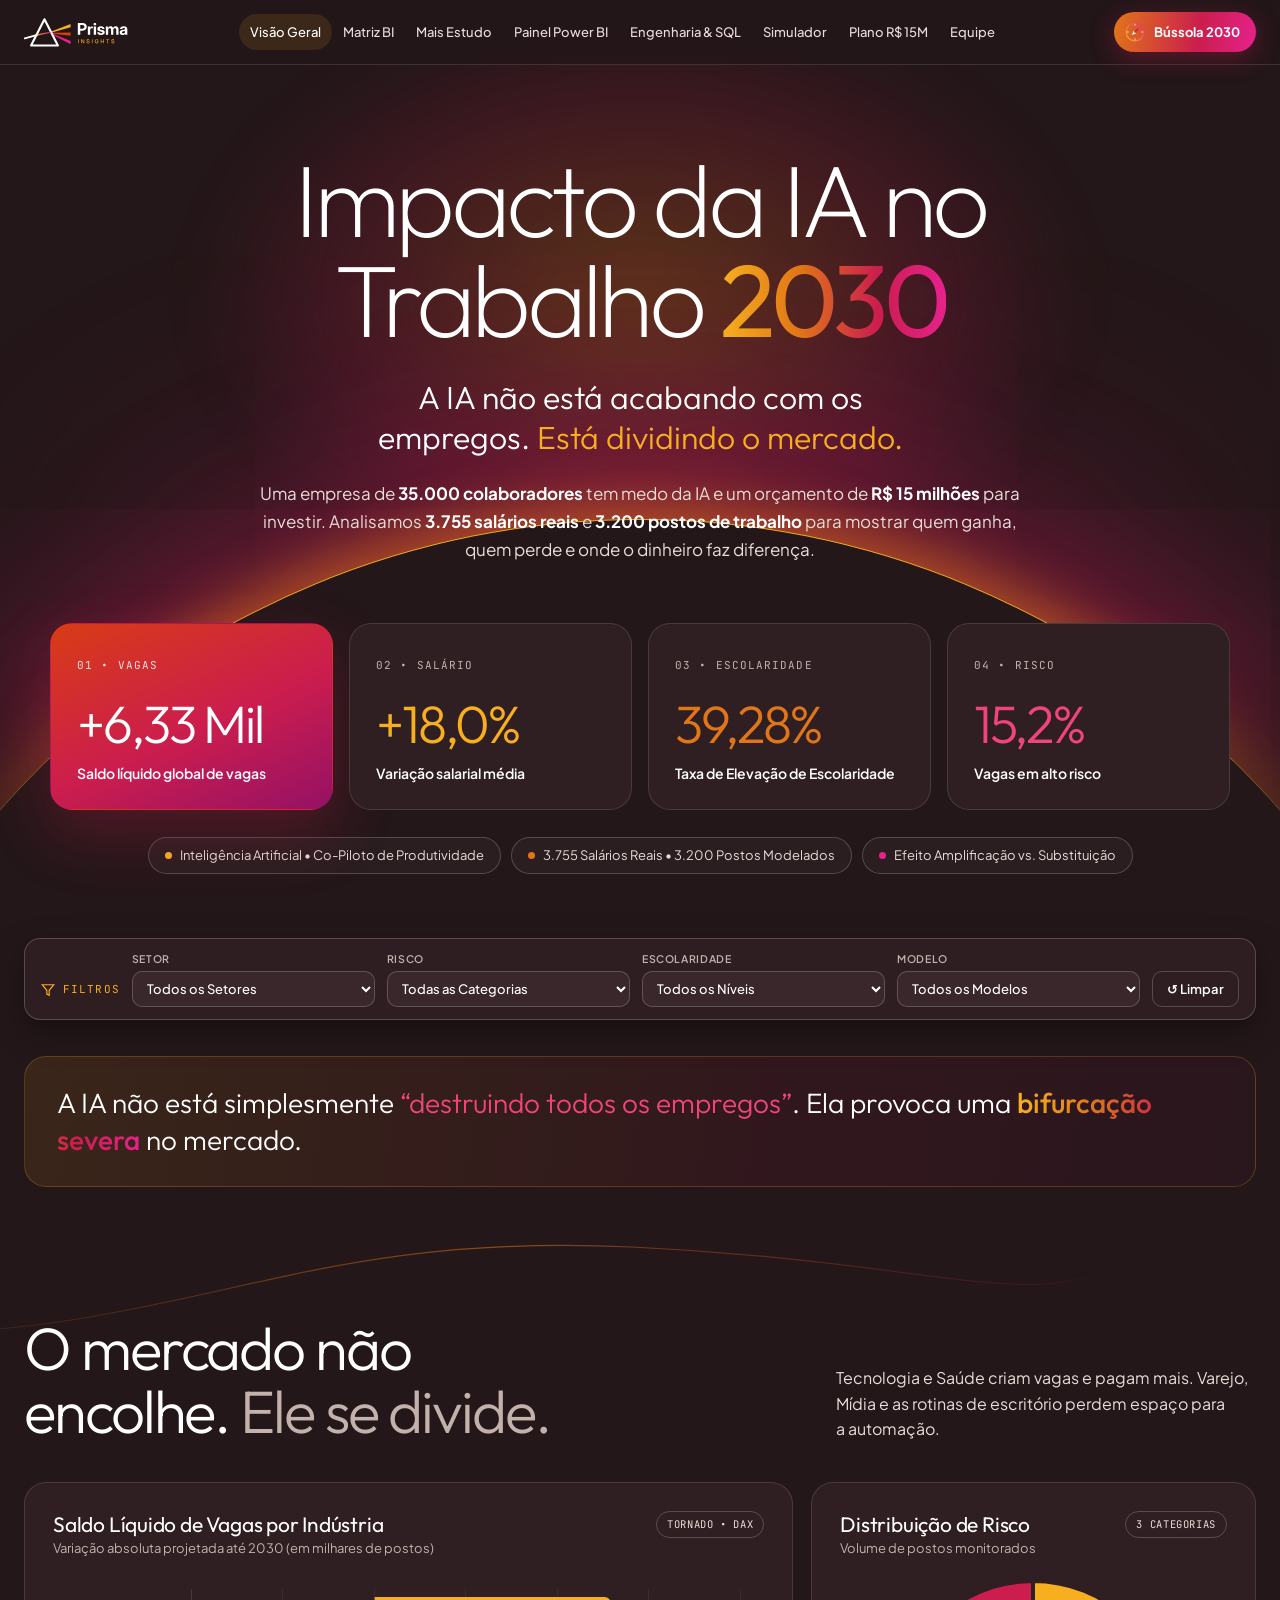
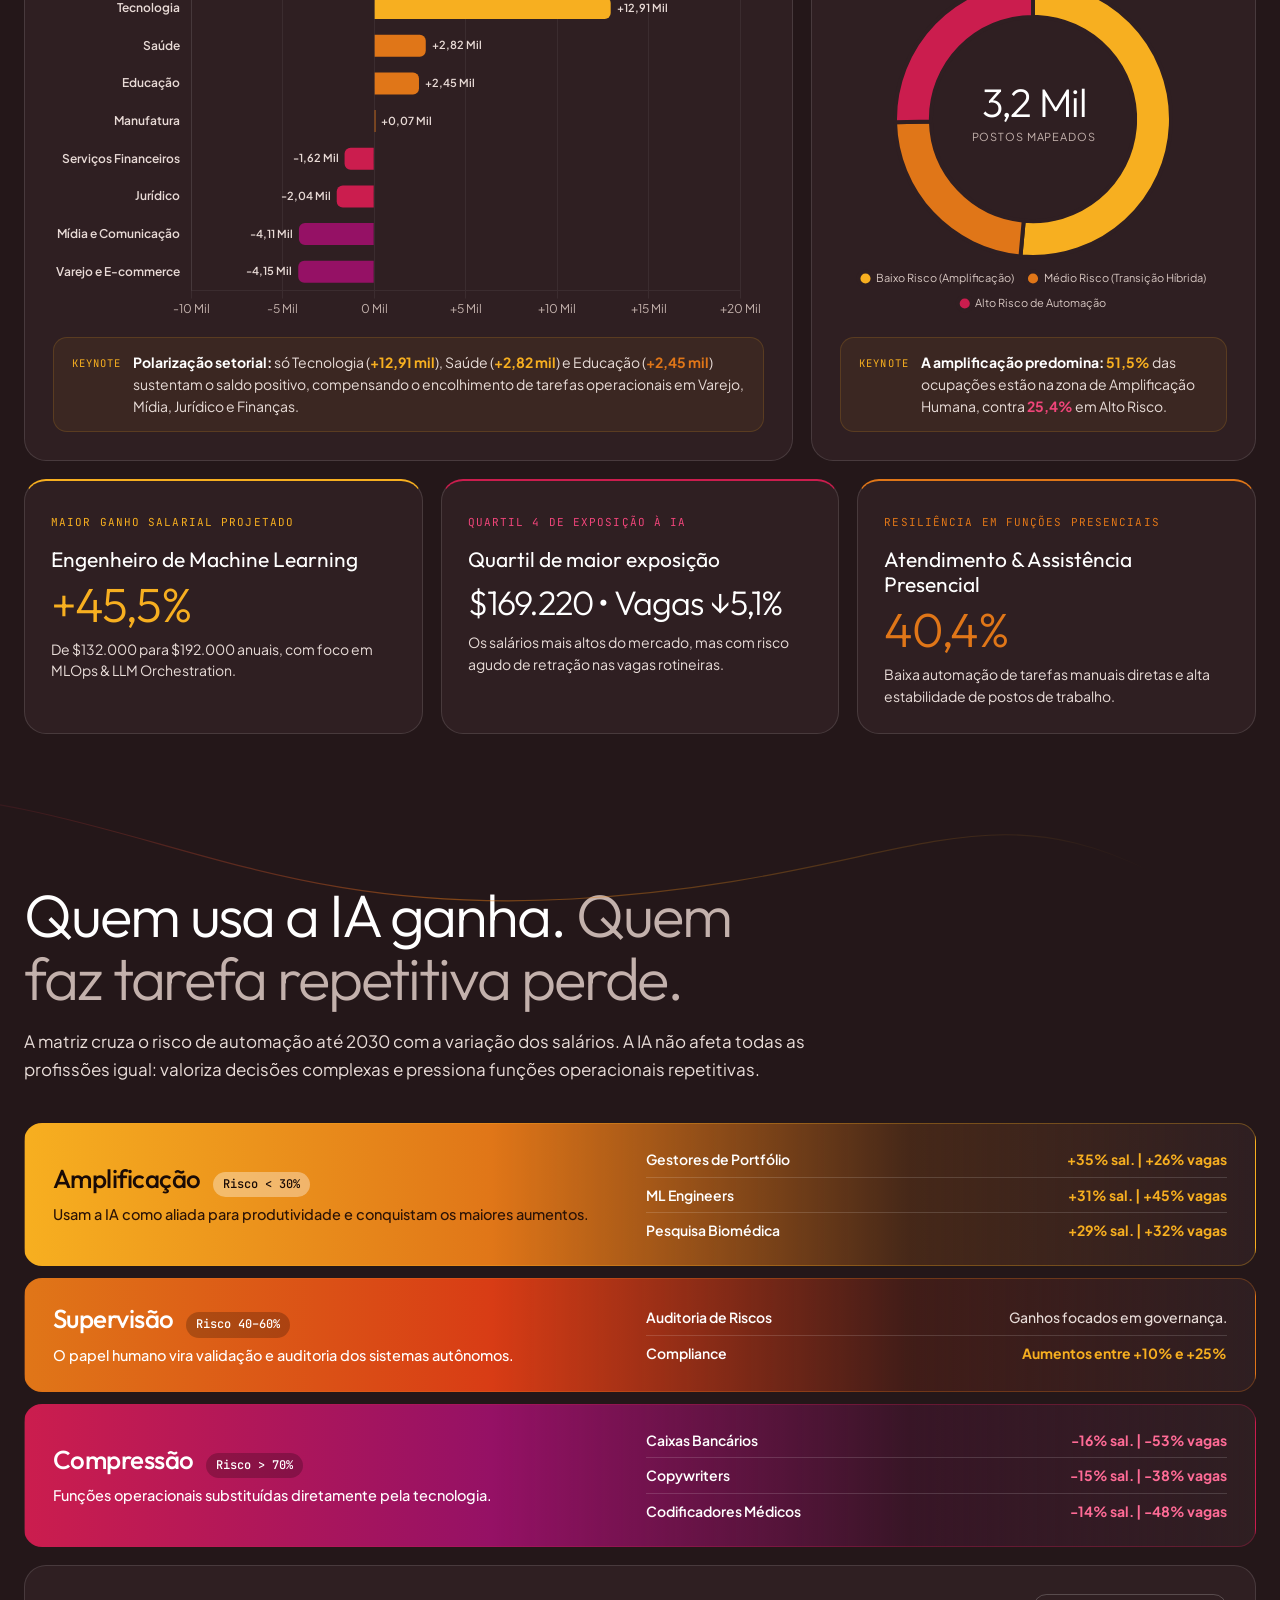
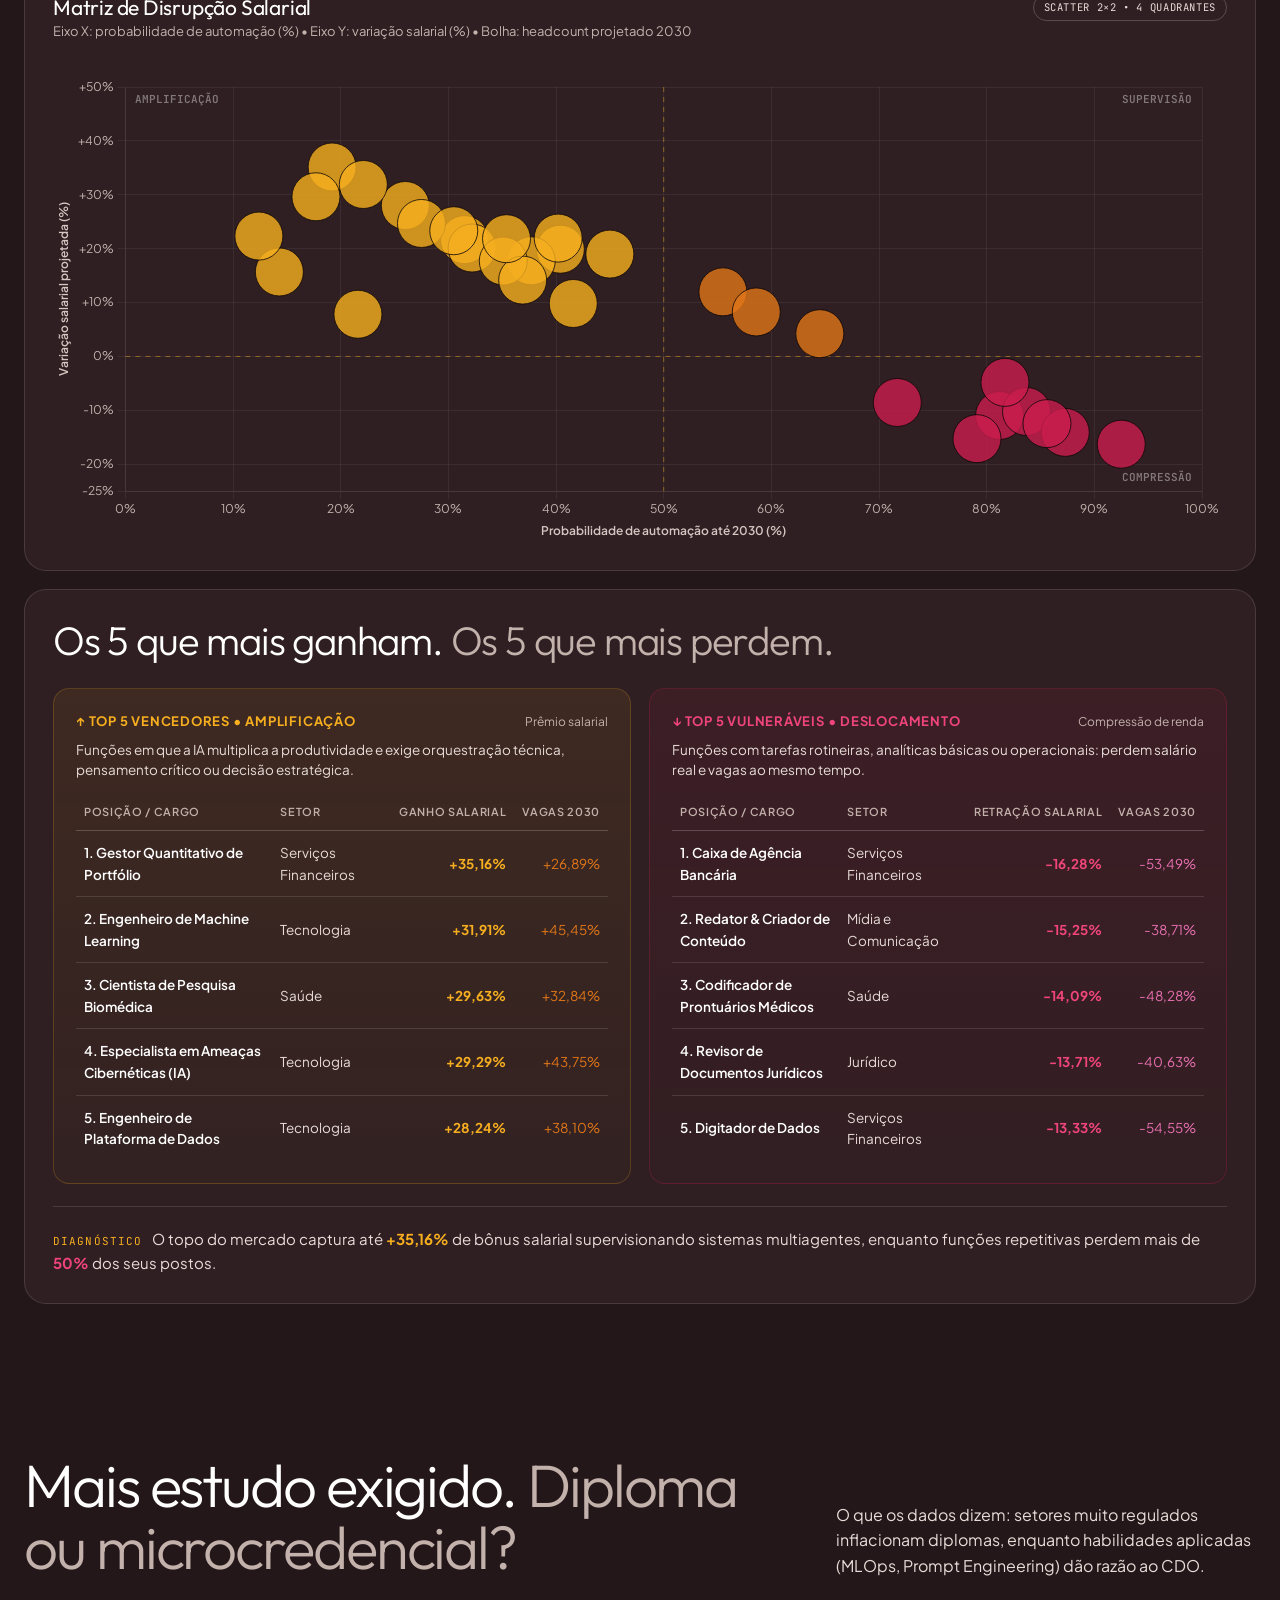
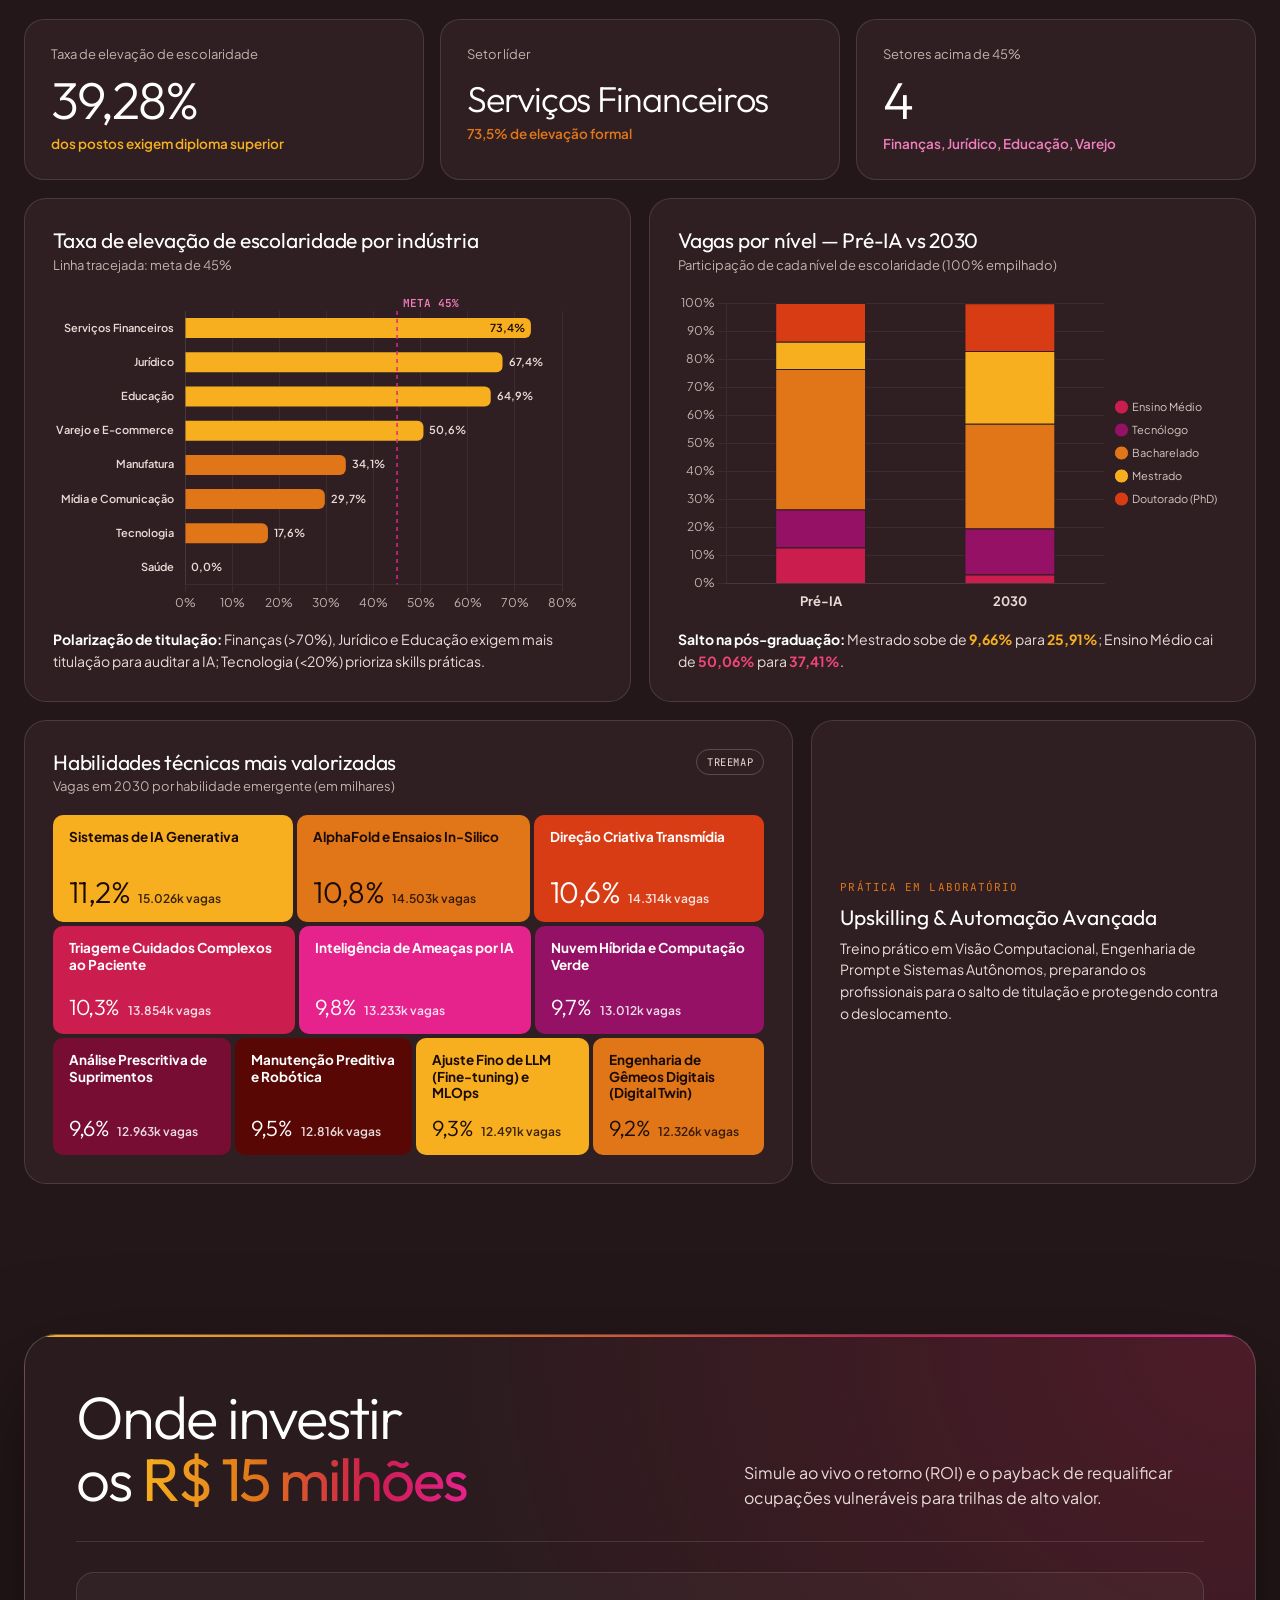
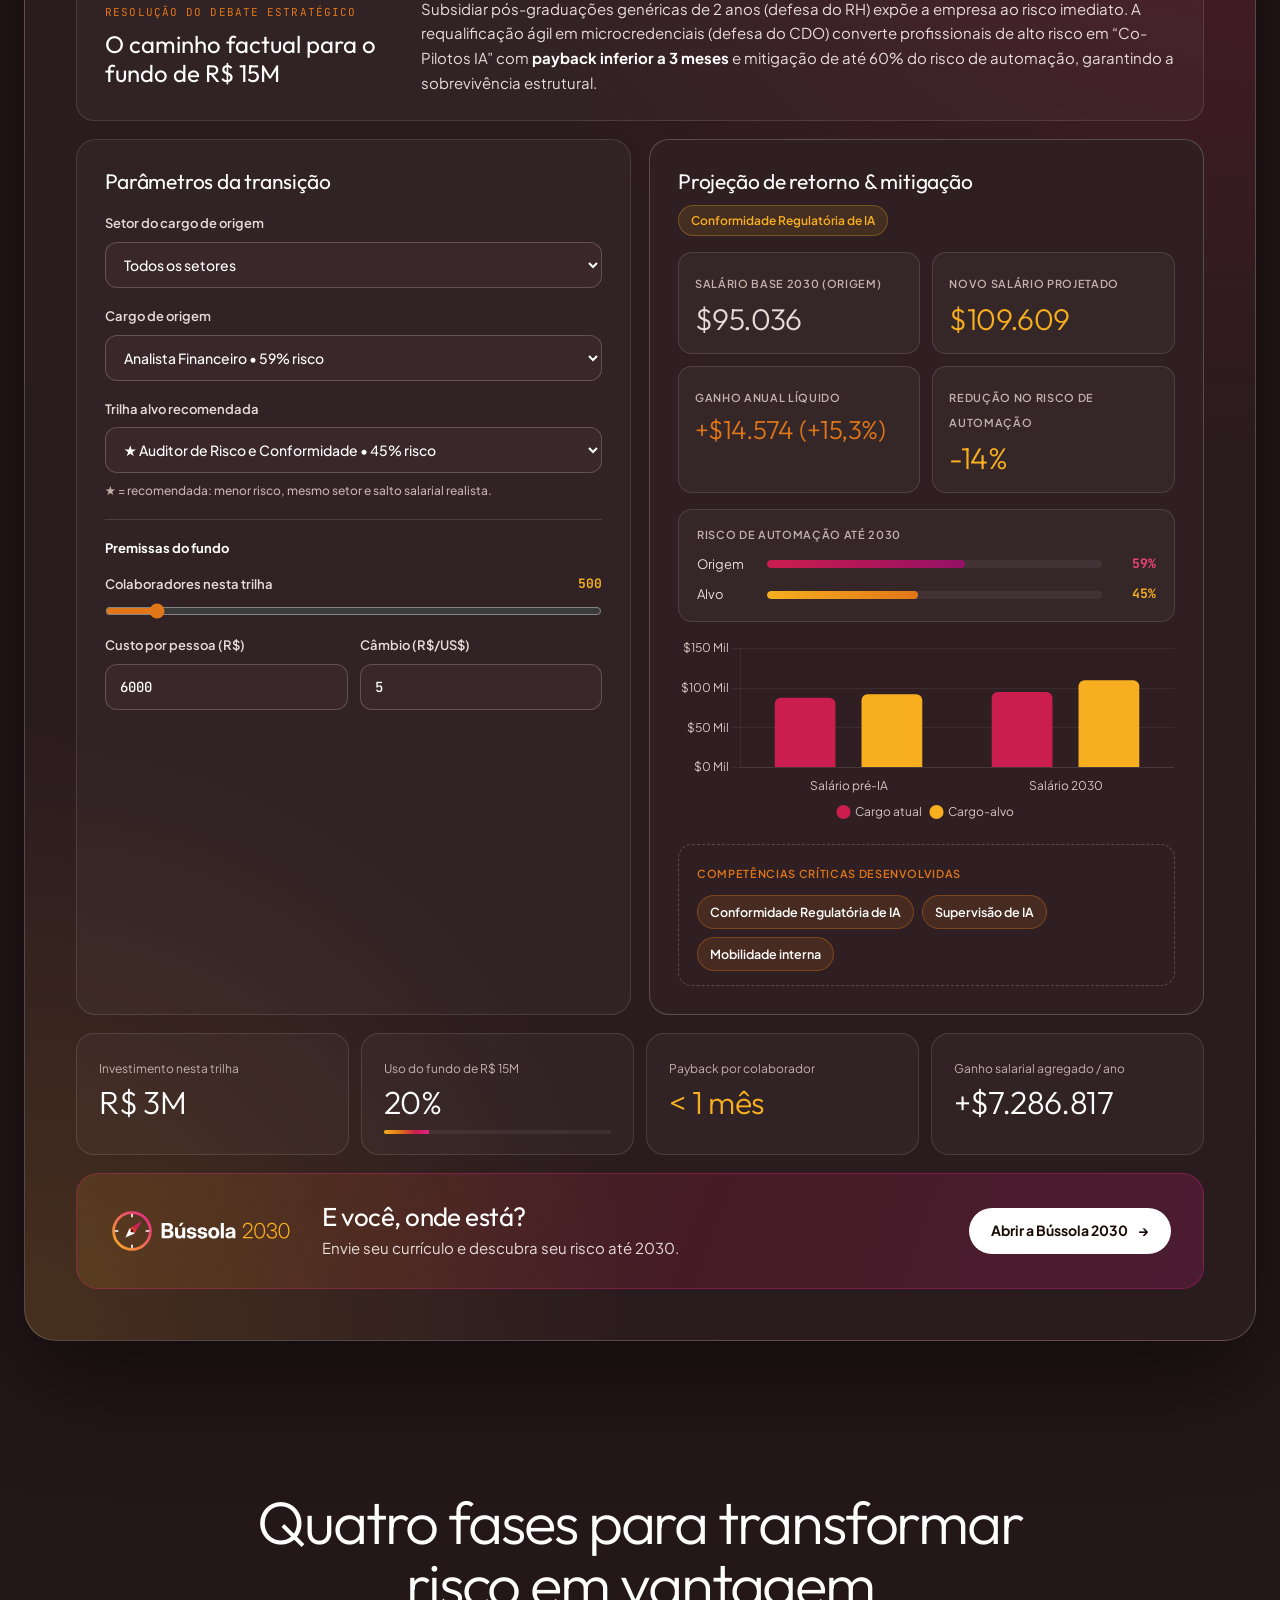
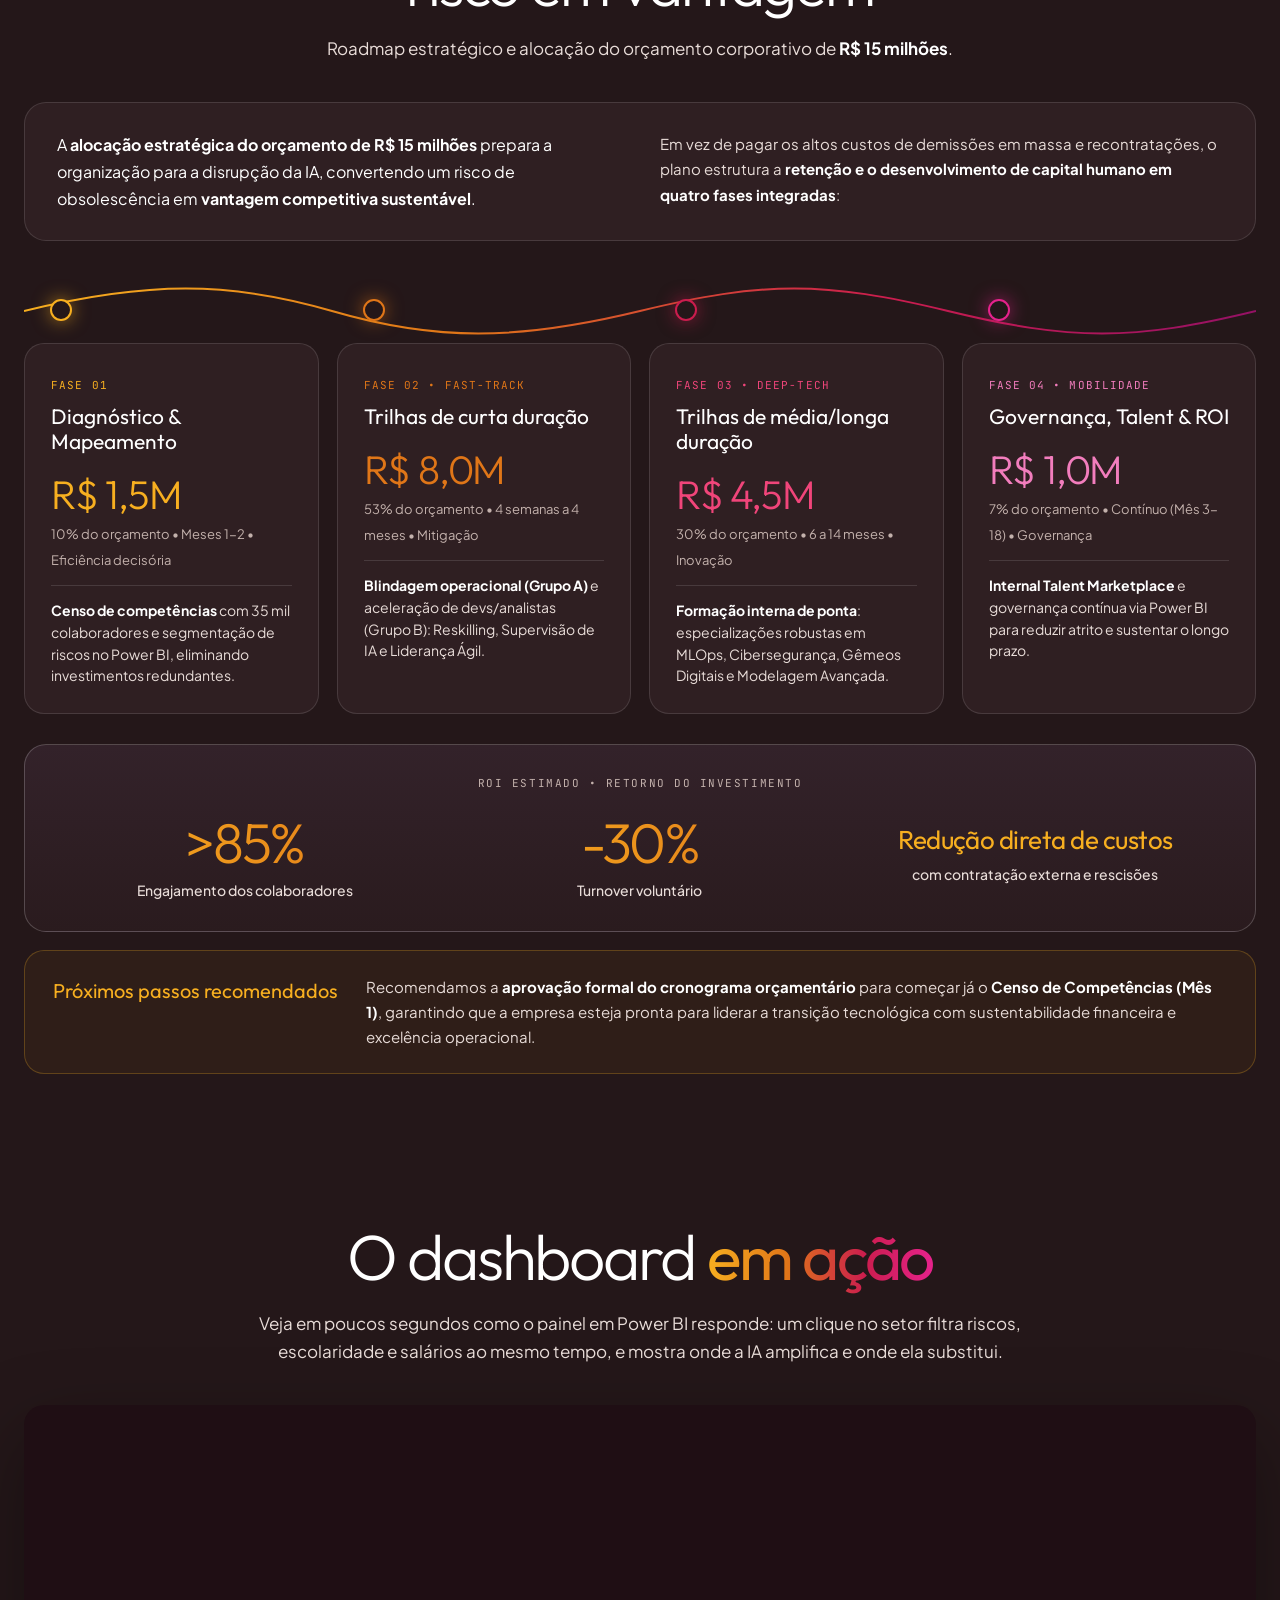
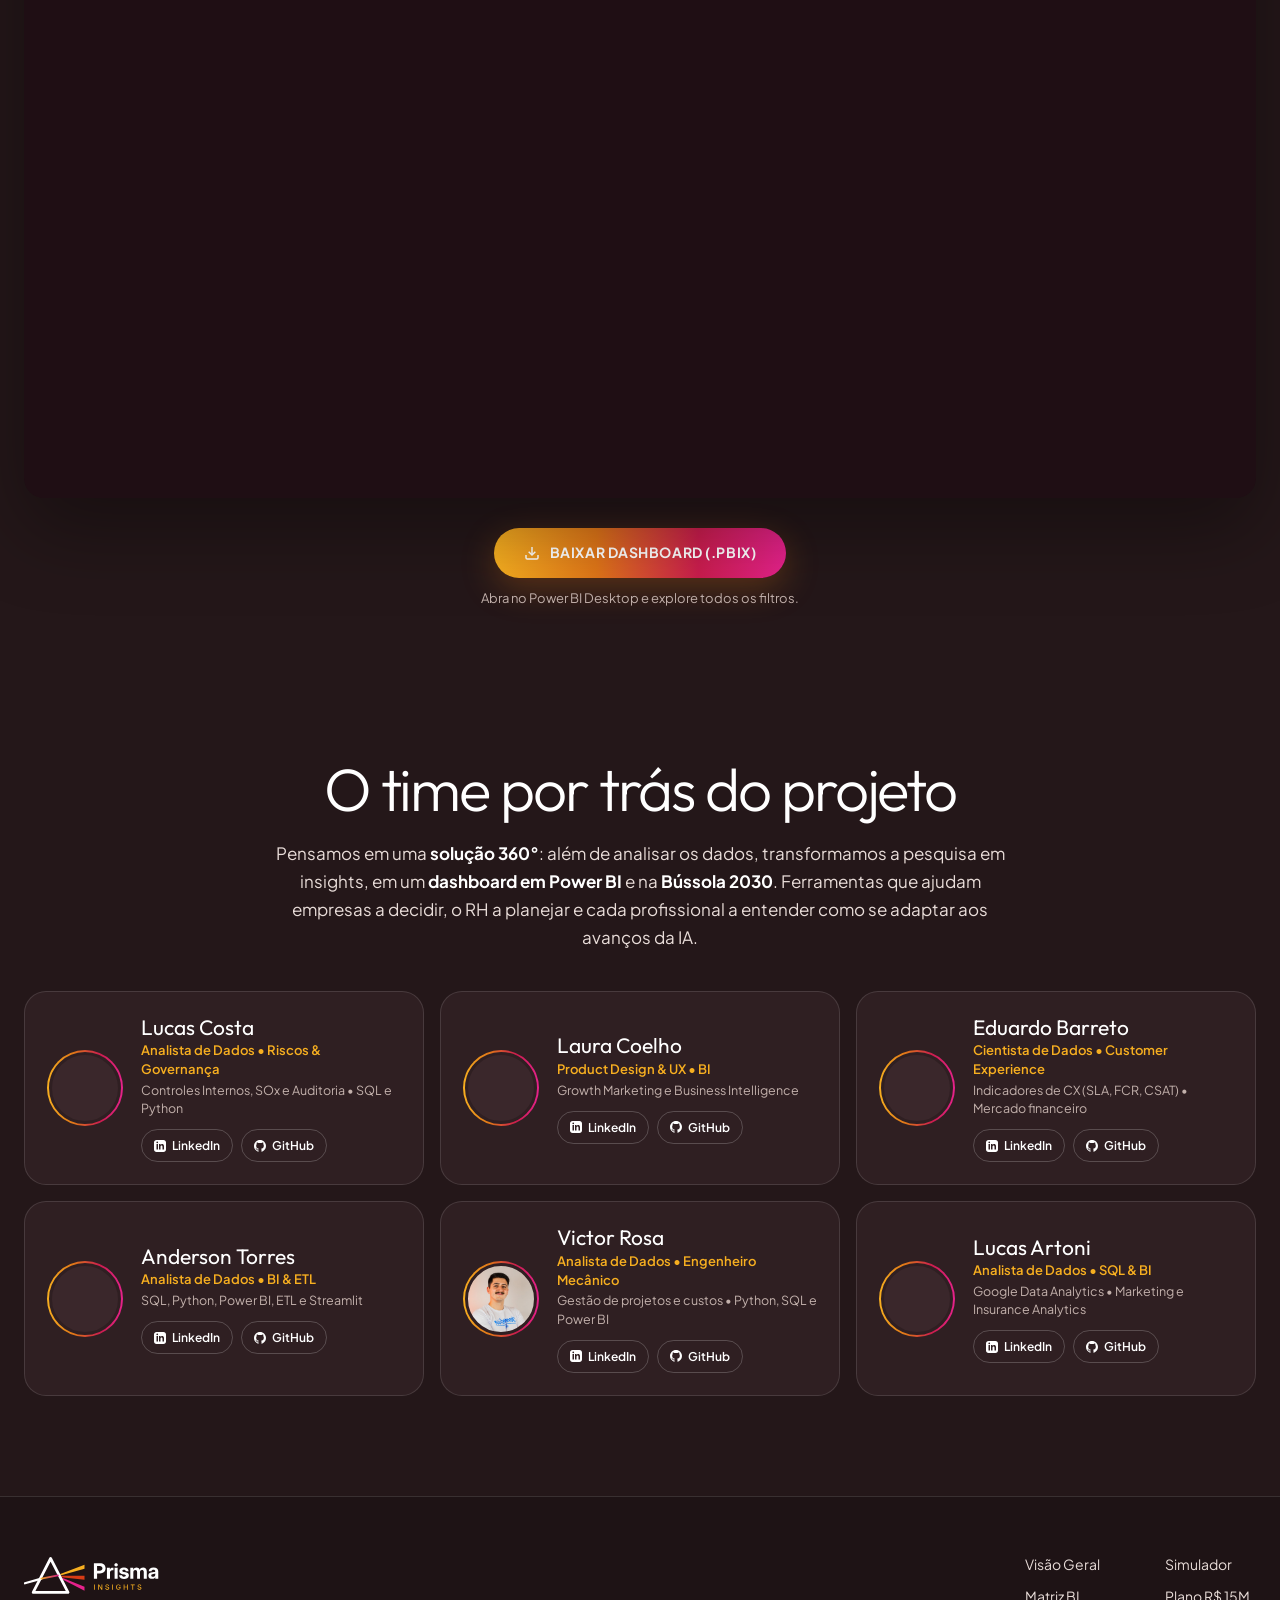
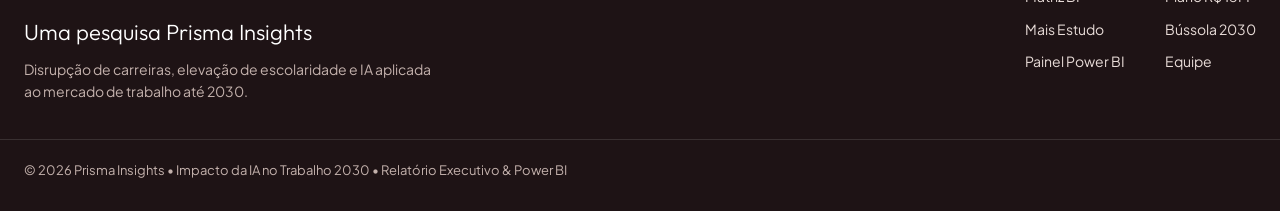
==== commit 91fa0f60: "feat(landing): troca o vídeo local do dashboard pelo player do Vimeo A seção "O dashboard em ação" p" ====
--- a/index.html
+++ b/index.html
@@ -523,8 +523,7 @@
 
   <div data-reveal>
     <div class="video-frame">
-      <video id="dashVideo" data-src="assets/video/dashboard-demo.mp4" data-start="12" muted playsinline preload="none" aria-label="Demonstração do dashboard Power BI: filtros por setor atualizando riscos, escolaridade e salários"></video>
-      <button type="button" id="dashVideoToggle" class="video-frame__play" aria-pressed="false">Pausar</button>
+      <iframe title="Demonstração do dashboard Power BI — Impacto da IA no Trabalho 2030" src="https://player.vimeo.com/video/1237489455?h=718807cda3" width="640" height="360" loading="lazy" referrerpolicy="strict-origin-when-cross-origin" allow="autoplay; fullscreen; picture-in-picture; clipboard-write; encrypted-media; web-share" allowfullscreen></iframe>
     </div>
   </div>
 
--- a/css/landing.css
+++ b/css/landing.css
@@ -305,12 +305,15 @@
 
 @media (max-width: 759px) {
   .sim { border-radius: 24px; }
-  .sim__head p { justify-self: start; }
+
   .sim__debate, .cta-bussola { padding: 22px 20px; }
   .sim-panel { padding: 20px; }
   .sim-metric__value { font-size: 26px; }
   .sim-result__value { font-size: 28px; }
 }
+
+/* Cabeçalho do simulador em 1 coluna (tablet/mobile): texto alinhado à esquerda */
+@media (max-width: 899px) { .sim__head p { justify-self: start; } }
 
 /* ---------- 6. Plano R$ 15M ---------- */
 .plan-intro {
@@ -359,16 +362,8 @@
   position: relative; border-radius: 20px; overflow: hidden; aspect-ratio: 16 / 9; background: #1F0E14;
   box-shadow: 0 30px 80px rgba(0,0,0,0.35);
 }
-/* Recorte igual ao da animação do handoff: área 1561×878 a partir de (190,168) no vídeo 1920×1080 */
-.video-frame video {
-  position: absolute; max-width: none; width: 123.0%; height: 123.0%; left: -12.17%; top: -19.13%; object-fit: fill;
-}
-.video-frame__play {
-  position: absolute; right: 14px; bottom: 14px; display: inline-flex; align-items: center; gap: 8px; padding: 8px 14px;
-  border-radius: 999px; border: 1px solid rgba(255,255,255,0.25); background: rgba(31,14,20,0.75); color: #FFFFFF;
-  font-size: 12.5px; font-weight: 600; -webkit-backdrop-filter: blur(8px); backdrop-filter: blur(8px);
-}
-.video-frame__play:hover { background: rgba(31,14,20,0.9); }
+/* Player do Vimeo ocupando todo o quadro 16:9 (responsivo) */
+.video-frame iframe { position: absolute; inset: 0; width: 100%; height: 100%; border: 0; display: block; }
 .download-cta { display: flex; flex-direction: column; align-items: center; gap: 10px; margin-top: 30px; text-align: center; }
 .download-cta span { font-size: 13px; color: var(--text-3); }
 @media (max-width: 559px) { .btn--grad { padding: 14px 22px; font-size: 13px; } }
